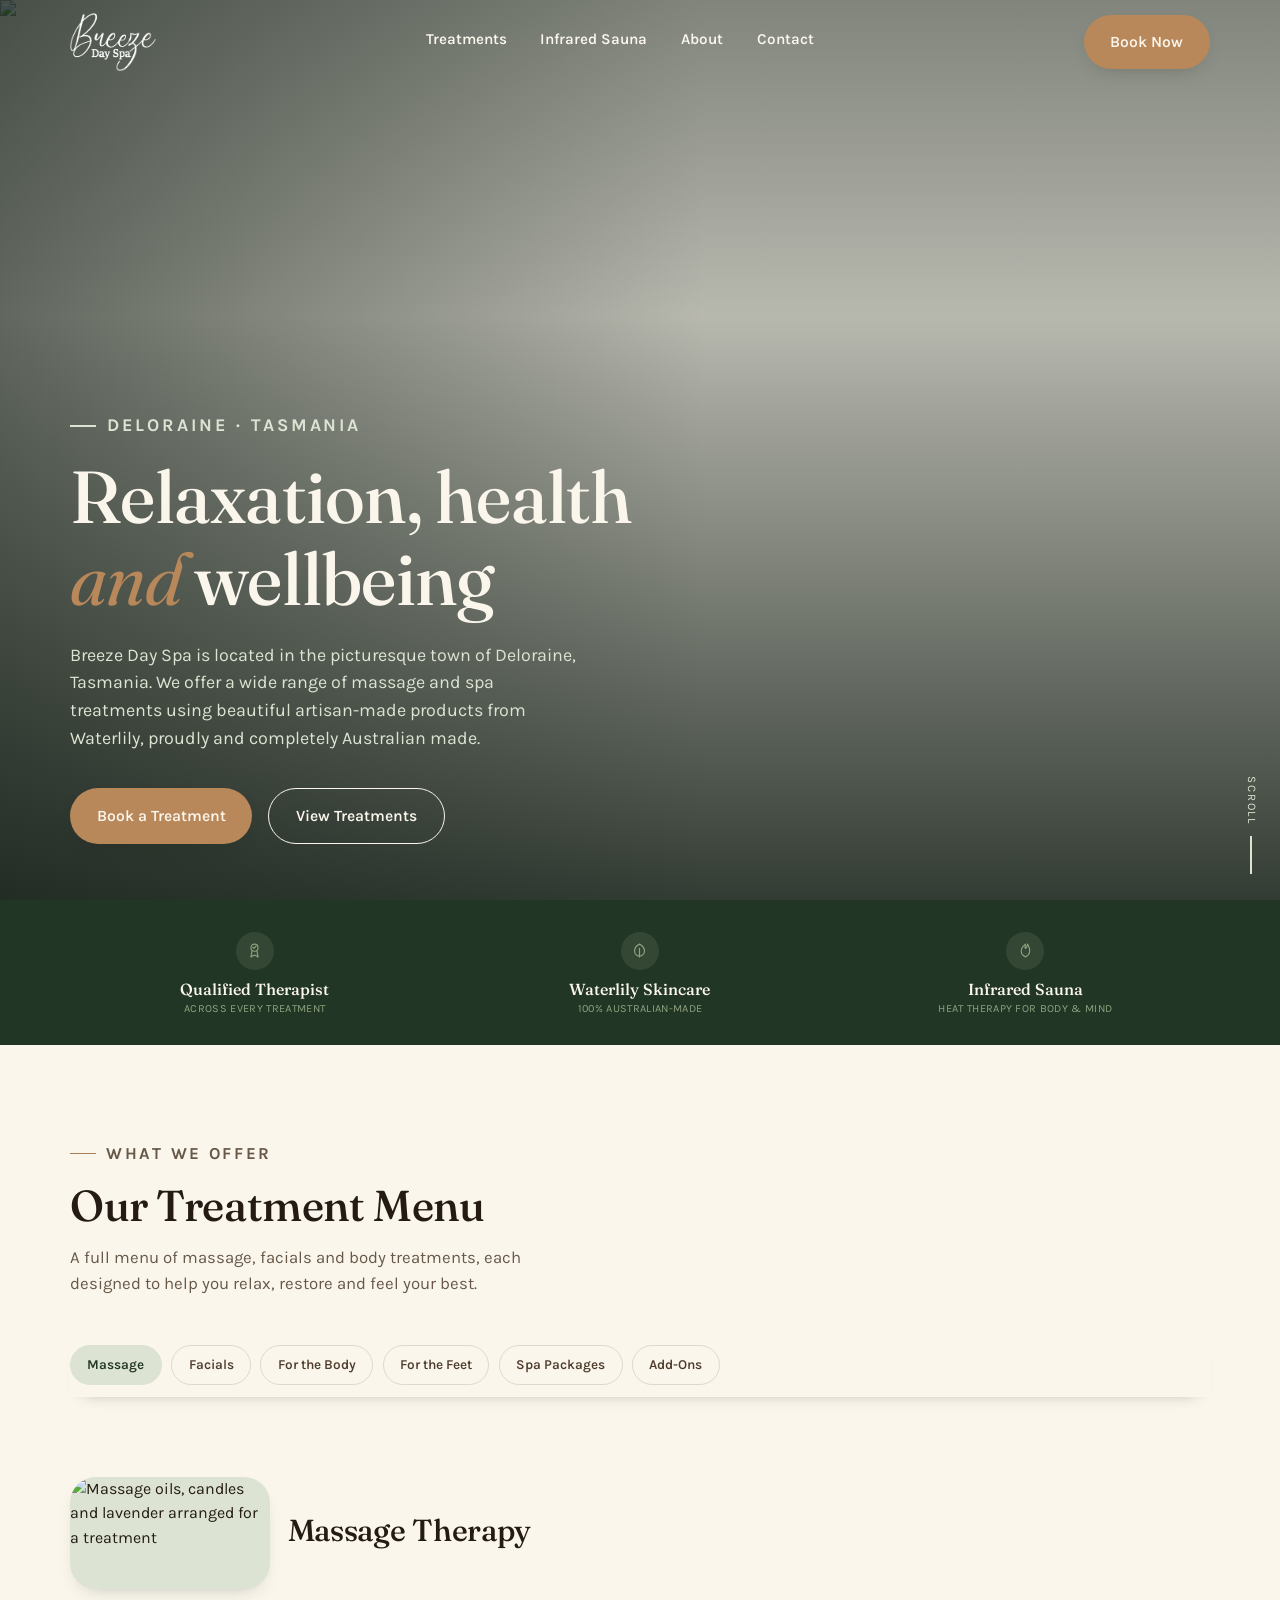
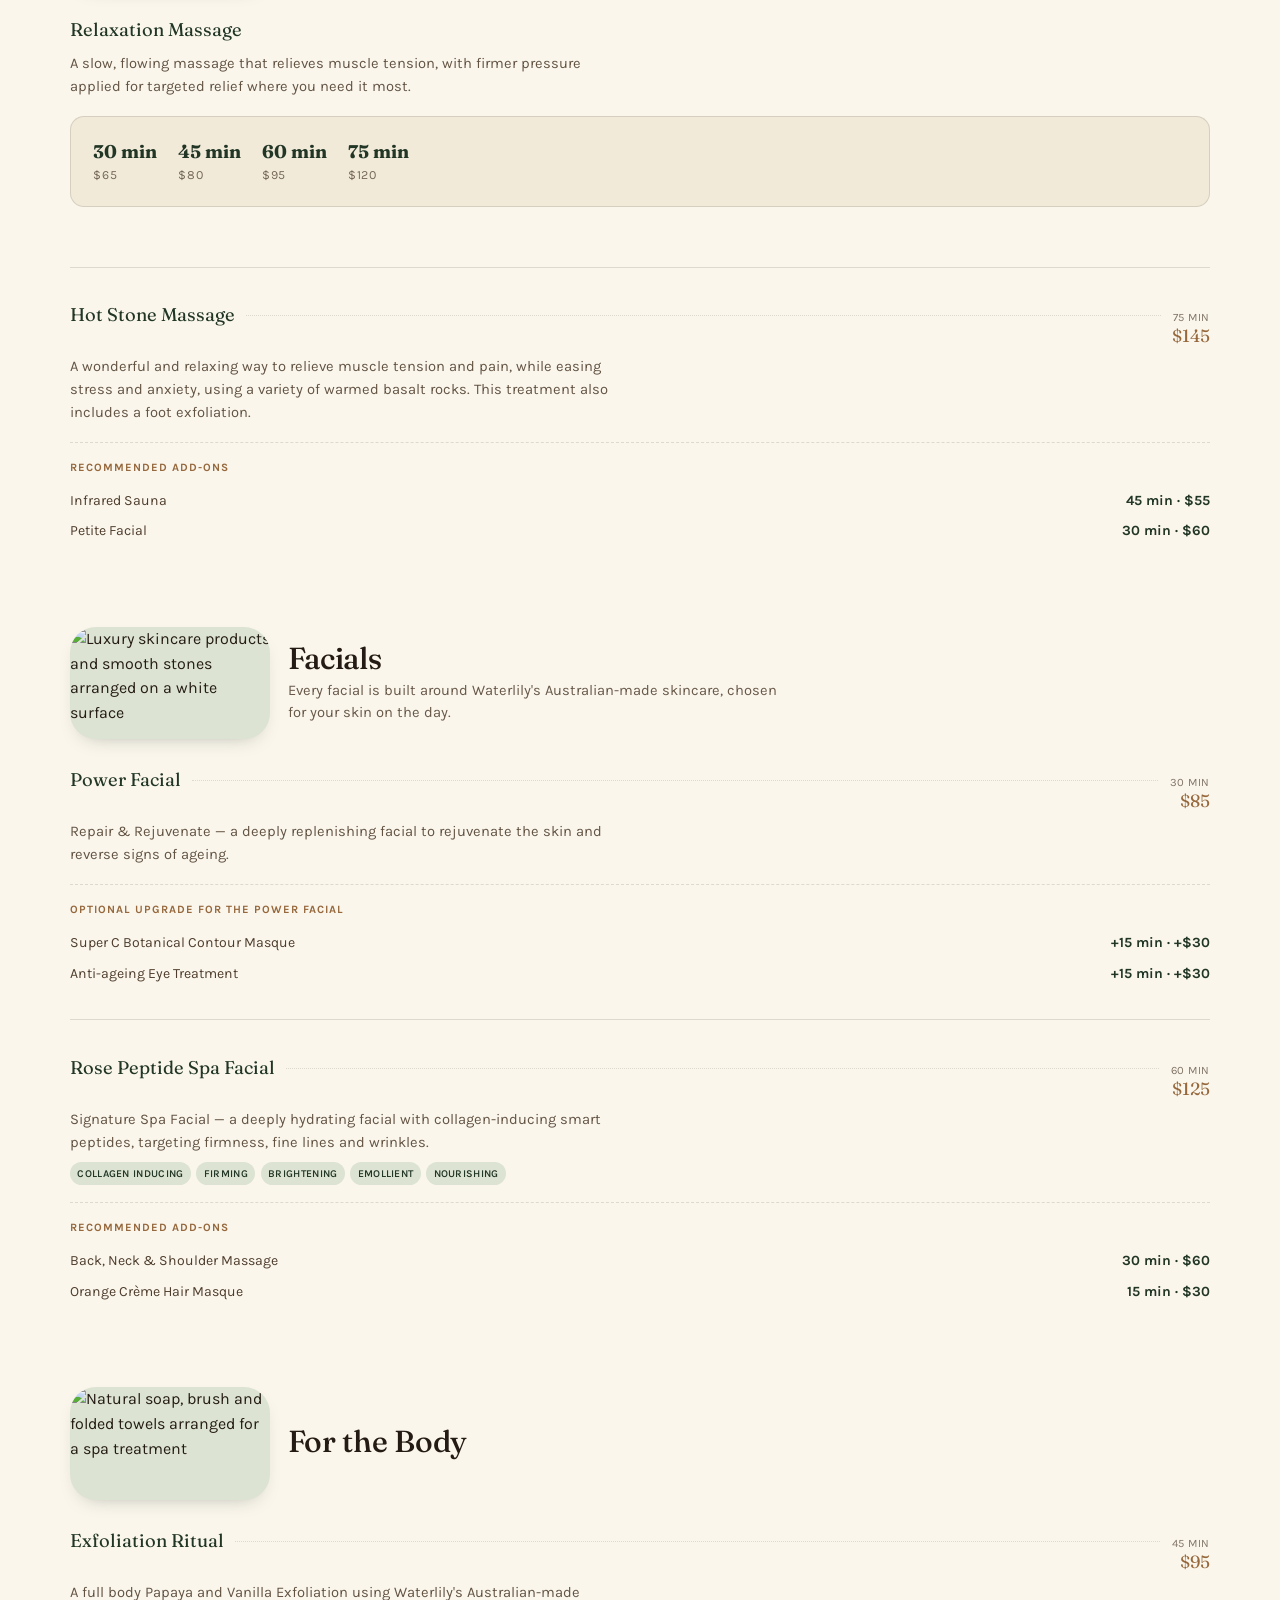
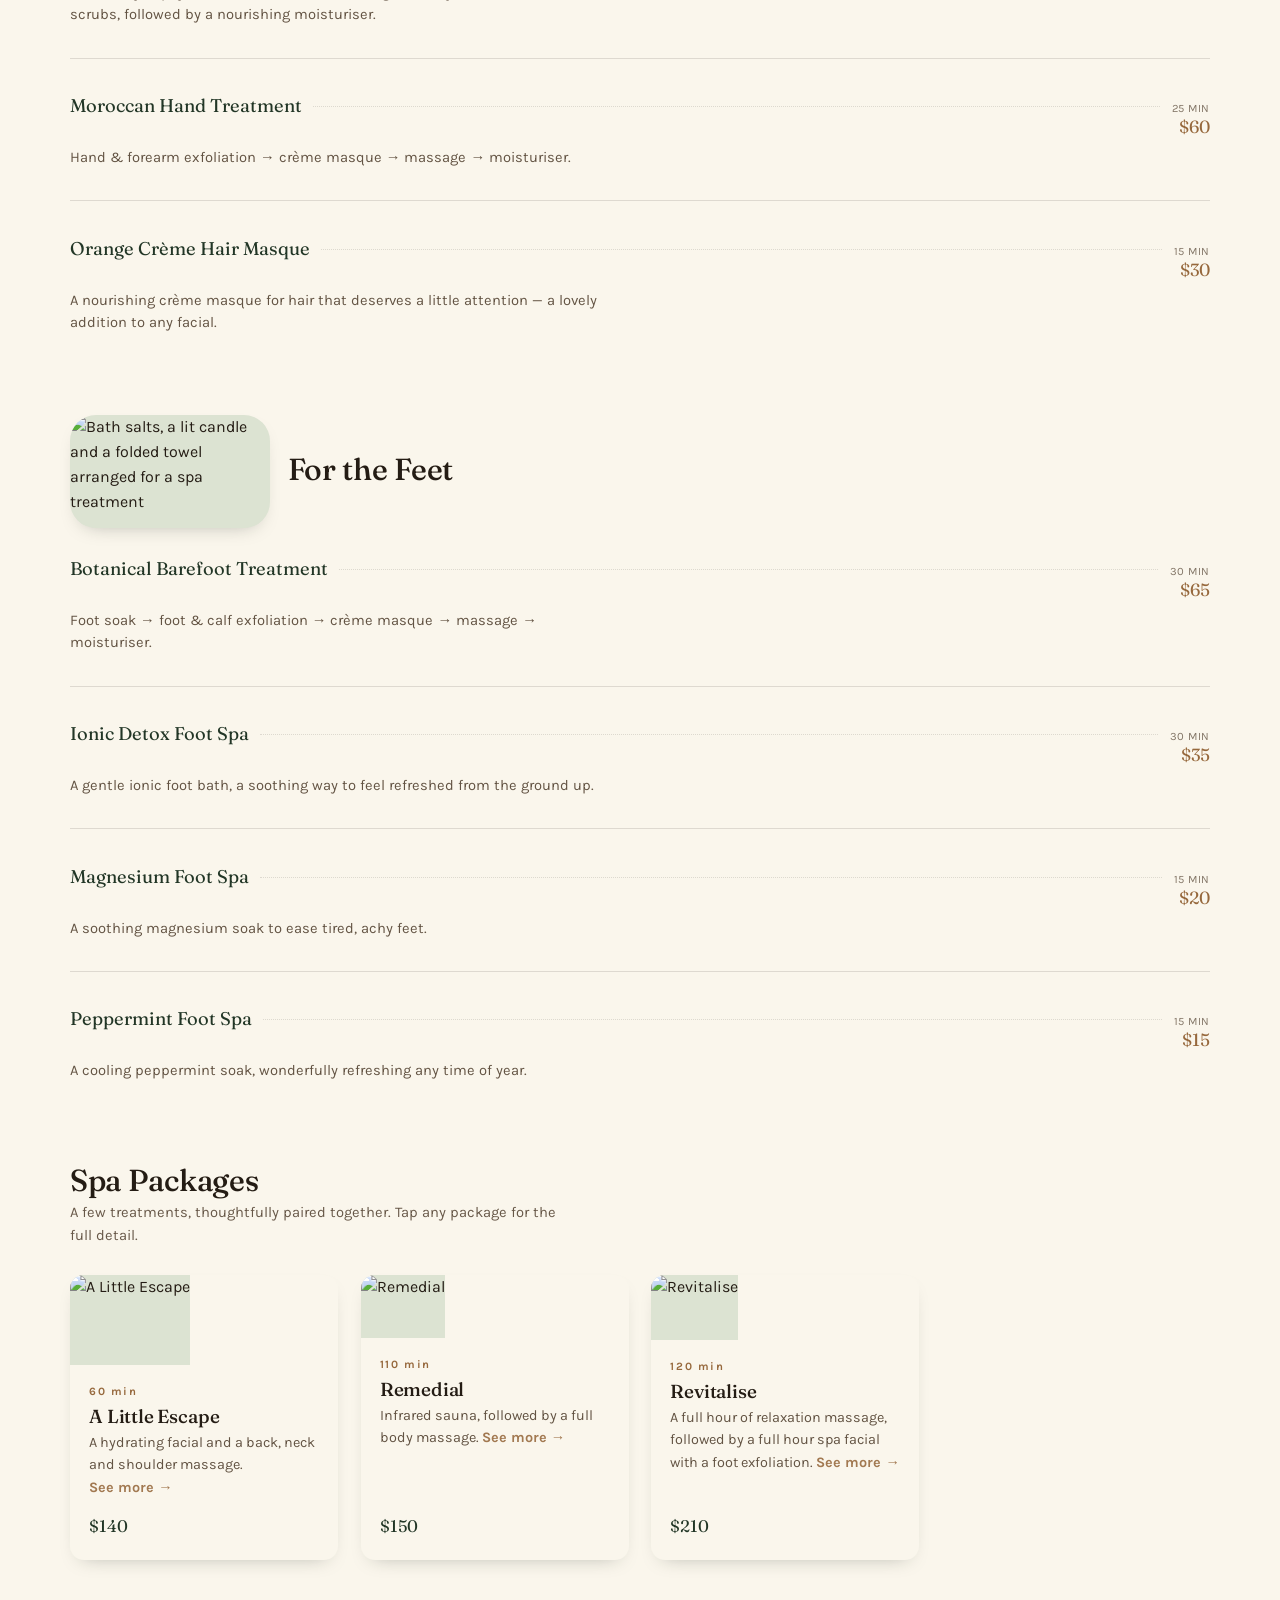
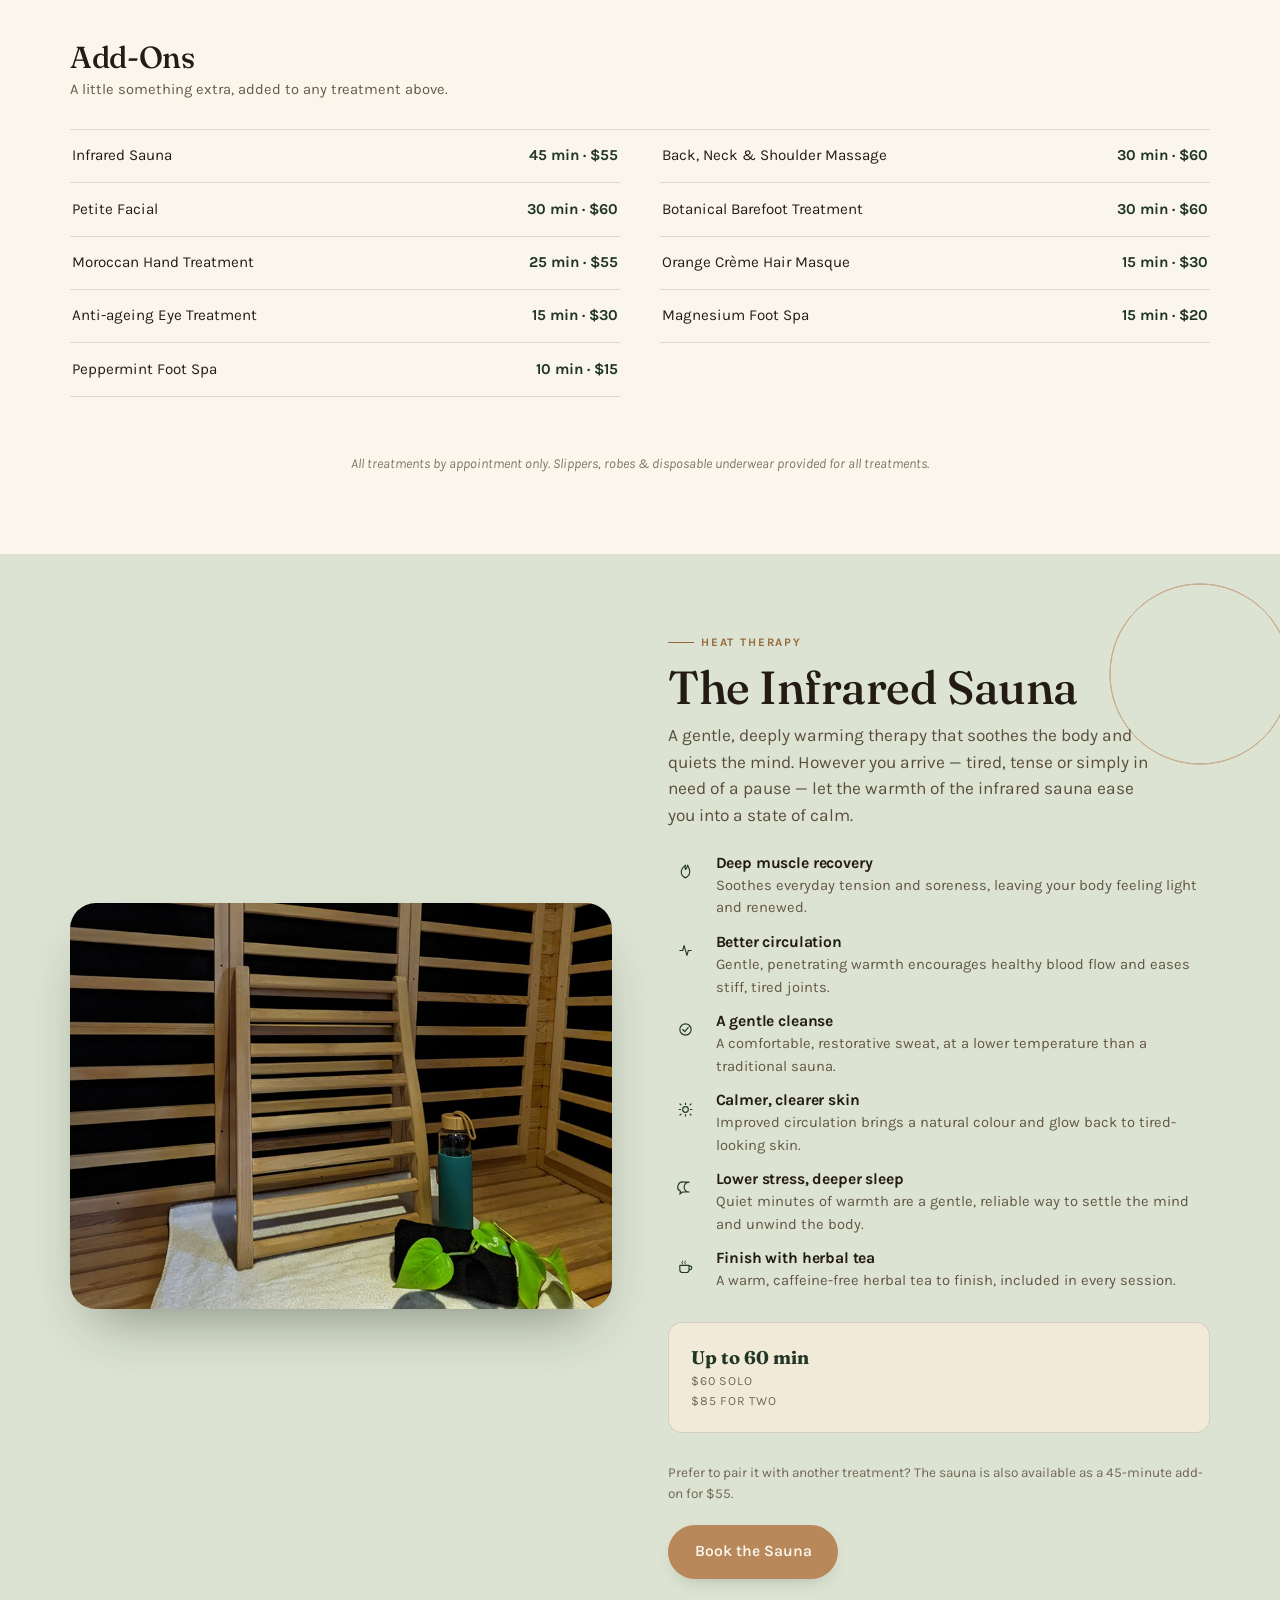
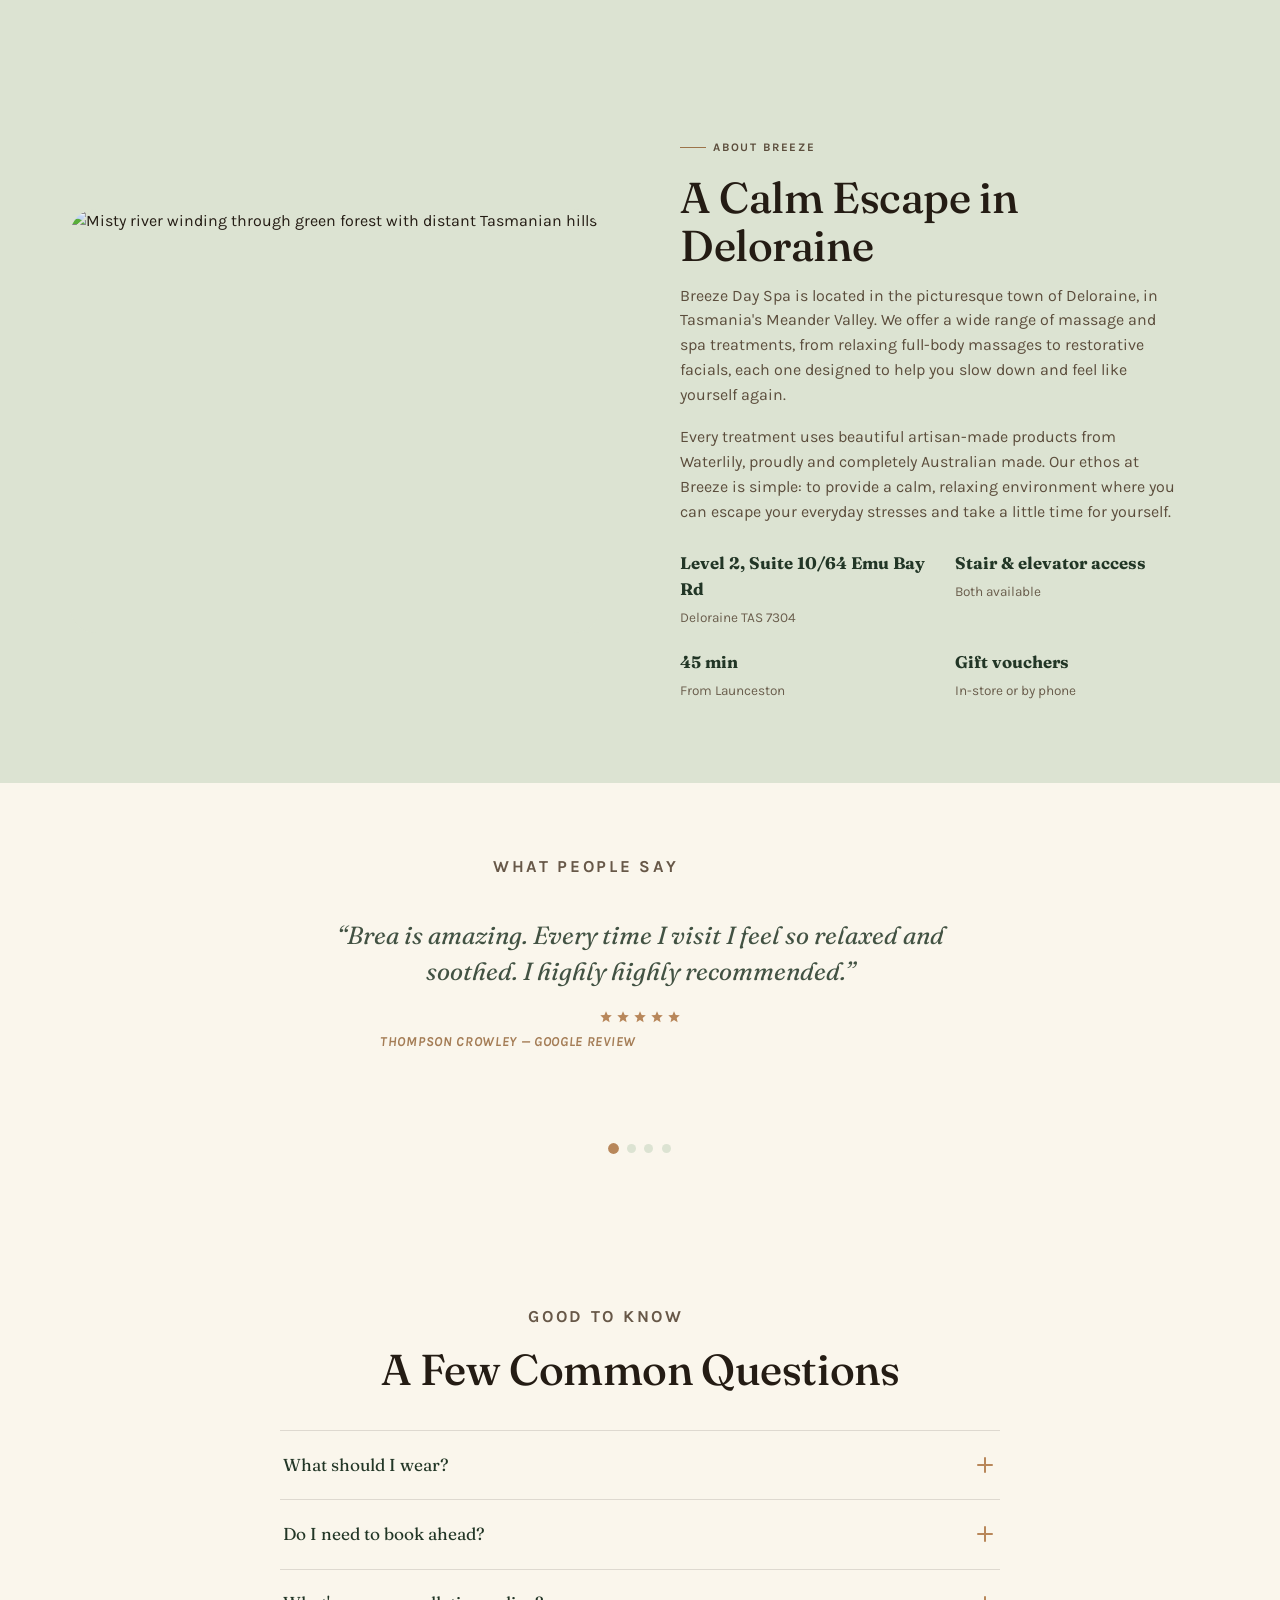
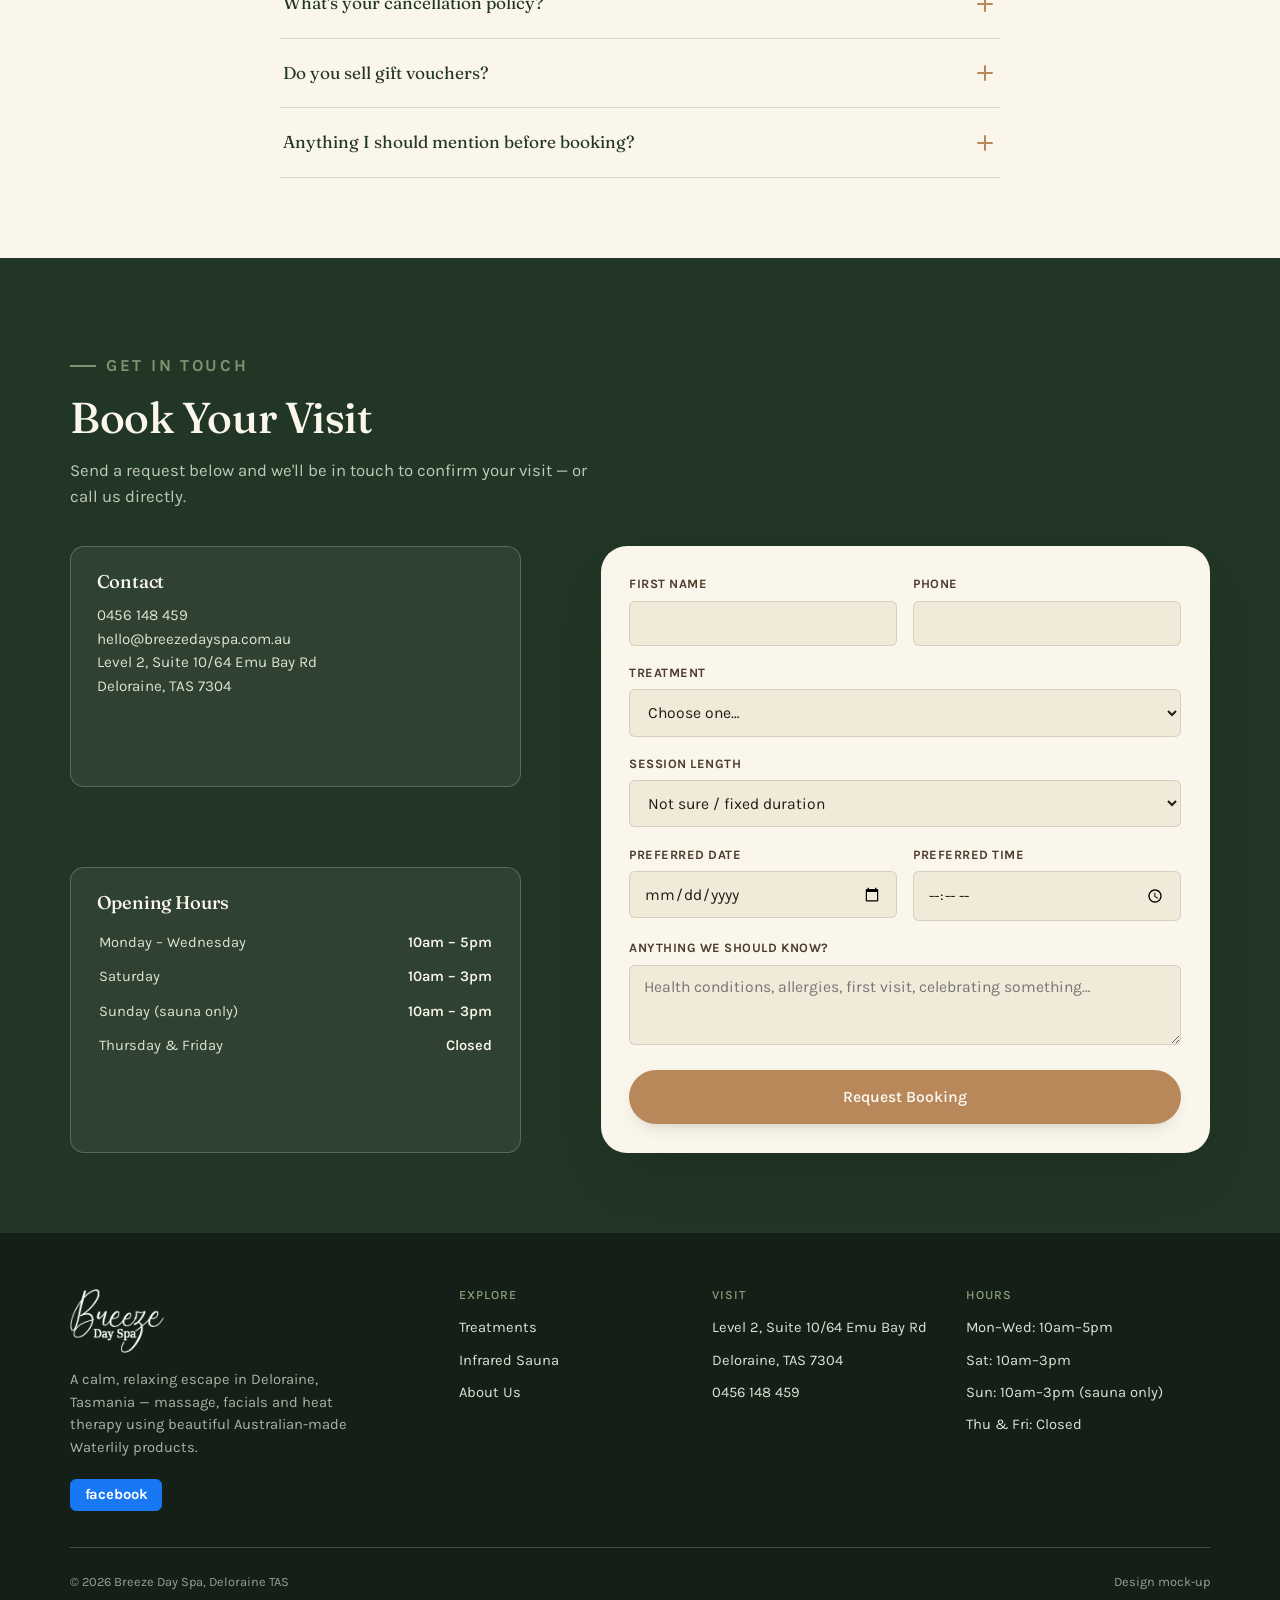
==== index.html @ bd2aa66f "Add files via upload" ====
<!DOCTYPE html>
<html lang="en-AU">
<head>
<meta charset="UTF-8">
<meta name="viewport" content="width=device-width, initial-scale=1.0">
<title>Breeze Day Spa — Deloraine, Tasmania</title>
<link rel="preconnect" href="https://fonts.googleapis.com">
<link rel="preconnect" href="https://fonts.gstatic.com" crossorigin>
<link href="https://fonts.googleapis.com/css2?family=Fraunces:ital,opsz,wght@0,9..144,300;0,9..144,400;0,9..144,500;0,9..144,600;1,9..144,400;1,9..144,500&family=Karla:ital,wght@0,400;0,500;0,600;0,700;1,400&display=swap" rel="stylesheet">
<style>
/* ============ TOKENS ============ */
:root{
  --forest:#223626;
  --forest-deep:#141F17;
  --moss:#5C7A52;
  --moss-light:#8FA37F;
  --bark:#4E3D2C;
  --clay:#B8875A;
  --clay-deep:#96683C;
  --oat:#F1EAD9;
  --oat-light:#FAF6EC;
  --ink:#241C14;
  --mist:#DCE3D2;
  --line:rgba(36,28,20,0.13);
  --line-light:rgba(250,246,236,0.22);
  --shadow-sm:0 8px 20px -12px rgba(22,34,25,0.35);
  --shadow-lg:0 30px 60px -24px rgba(20,31,23,0.45);
  --radius-sm:6px;
  --radius-md:14px;
  --radius-lg:26px;
  --space-1:.5rem;--space-2:1rem;--space-3:1.5rem;--space-4:2.25rem;
  --space-5:3.5rem;--space-6:5rem;--space-7:7rem;
  --font-display:'Fraunces',Georgia,serif;
  --font-body:'Karla',-apple-system,BlinkMacSystemFont,'Segoe UI',sans-serif;
  --ease:cubic-bezier(.22,1,.36,1);
  --header-h:64px;
  --menu-nav-h:64px;
}

/* ============ RESET ============ */
*,*::before,*::after{box-sizing:border-box;margin:0;padding:0;}
html{scroll-behavior:smooth;-webkit-text-size-adjust:100%;}
body{
  font-family:var(--font-body);
  color:var(--ink);
  background:var(--oat-light);
  line-height:1.55;
  overflow-x:clip;
}
img{display:block;max-width:100%;}
a{color:inherit;text-decoration:none;}
button{font:inherit;color:inherit;background:none;border:none;cursor:pointer;}
ul{list-style:none;}
h1,h2,h3,h4{font-family:var(--font-display);font-weight:500;line-height:1.12;letter-spacing:-0.01em;}
:focus-visible{outline:2px solid var(--clay);outline-offset:3px;}
.container{width:100%;max-width:1180px;margin-inline:auto;padding-inline:1.25rem;}
section{scroll-margin-top:var(--header-h);}
@media(prefers-reduced-motion:reduce){
  html{scroll-behavior:auto;}
  *,*::before,*::after{animation-duration:.001ms !important;animation-iteration-count:1 !important;transition-duration:.001ms !important;}
}

/* ============ SHARED PATTERNS ============ */
.eyebrow{
  font-family:var(--font-body);font-weight:700;font-size:.72rem;letter-spacing:.16em;
  text-transform:uppercase;color:var(--clay-deep);display:flex;align-items:center;gap:.6em;
  margin-bottom:.9em;
}
.eyebrow::before{content:"";width:26px;height:1.5px;background:var(--clay-deep);display:inline-block;}
.eyebrow.on-dark{color:var(--moss-light);}
.eyebrow.on-dark::before{background:var(--moss-light);}

.btn{
  display:inline-flex;align-items:center;justify-content:center;gap:.55em;
  padding:.95em 1.7em;border-radius:100px;font-weight:600;font-size:.98rem;
  transition:transform .35s var(--ease),box-shadow .35s var(--ease),background .3s;
  white-space:nowrap;
}
.btn-primary{background:var(--clay);color:var(--oat-light);box-shadow:var(--shadow-sm);}
.btn-primary:hover{background:var(--clay-deep);transform:translateY(-2px);}
.btn-ghost{background:transparent;color:inherit;border:1.5px solid currentColor;}
.btn-ghost:hover{background:rgba(255,255,255,.12);transform:translateY(-2px);}
.btn-ghost.dark{border-color:var(--forest);color:var(--forest);}
.btn-ghost.dark:hover{background:rgba(34,54,38,.08);}

.section-head{max-width:640px;margin-bottom:var(--space-4);}
.section-head h2{font-size:clamp(1.9rem,5vw,2.7rem);}
.section-head p{margin-top:.9em;font-size:1.05rem;color:var(--bark);opacity:.85;max-width:52ch;}
.section-head.center{margin-inline:auto;text-align:center;}
.section-head.center .eyebrow{justify-content:center;}
.section-head.center .eyebrow::before{display:none;}

/* photo-treated retained as a hook class; images now render in natural colour */
.photo-treated{
  filter:none;
}
.photo-frame{position:relative;overflow:hidden;border-radius:var(--radius-lg);background:var(--mist);}
.photo-frame img{width:100%;height:100%;object-fit:cover;}
.photo-frame::after{
  content:"";position:absolute;inset:0;
  background:linear-gradient(180deg,rgba(20,31,23,0) 45%,rgba(20,31,23,.5) 100%);
  pointer-events:none;
}
.photo-frame.no-gradient::after{display:none;}

.reveal{opacity:0;transform:translateY(28px);transition:opacity .8s var(--ease),transform .8s var(--ease);}
.reveal.is-visible{opacity:1;transform:translateY(0);}

/* ============ HEADER ============ */
.site-header{
  position:fixed;top:0;left:0;right:0;z-index:100;
  height:var(--header-h);
  display:flex;align-items:center;
  background:rgba(241,234,217,.0);
  transition:background .4s var(--ease),box-shadow .4s var(--ease),height .3s var(--ease);
}
.site-header.scrolled{
  background:rgba(250,246,236,.94);backdrop-filter:blur(10px);
  box-shadow:0 2px 24px -6px rgba(20,31,23,.18);
}
.site-header .container{display:flex;align-items:center;justify-content:space-between;width:100%;}
.logo{display:flex;align-items:center;}
.logo-img{height:48px;width:auto;display:block;}
.logo-dark{display:none;}
.site-header.scrolled .logo-light{display:none;}
.site-header.scrolled .logo-dark{display:block;}
.site-header.scrolled .nav-link{color:var(--forest);}
.nav-link, .menu-toggle{color:var(--oat-light);}
.site-header.scrolled .menu-toggle{color:var(--forest);}

.nav-links{display:none;}
.nav-cta{display:none;}
.menu-toggle{
  width:42px;height:42px;display:flex;align-items:center;justify-content:center;
  flex-direction:column;gap:5px;
}
.menu-toggle span{display:block;width:22px;height:2px;background:currentColor;border-radius:2px;transition:transform .3s var(--ease),opacity .3s var(--ease);}
.menu-toggle.open span:nth-child(1){transform:translateY(7px) rotate(45deg);}
.menu-toggle.open span:nth-child(2){opacity:0;}
.menu-toggle.open span:nth-child(3){transform:translateY(-7px) rotate(-45deg);}

.mobile-menu{
  position:fixed;inset:0;top:var(--header-h);z-index:90;
  background:var(--forest);color:var(--oat-light);
  display:flex;flex-direction:column;justify-content:space-between;
  padding:var(--space-4) 1.5rem var(--space-5);
  transform:translateX(100%);transition:transform .5s var(--ease);
}
.mobile-menu.open{transform:translateX(0);}
.mobile-menu ul{display:flex;flex-direction:column;gap:1.6rem;}
.mobile-menu a{font-family:var(--font-display);font-size:1.7rem;font-weight:500;}
.mobile-menu .btn{margin-top:2rem;width:100%;}
.mobile-menu .mm-contact{font-size:.95rem;opacity:.75;line-height:1.8;}

@media(min-width:900px){
  :root{--header-h:84px;}
  .logo-img{height:58px;}
  .menu-toggle{display:none;}
  .mobile-menu{display:none;}
  .nav-links{display:flex;align-items:center;gap:2.1rem;}
  .nav-link{font-size:.95rem;font-weight:600;position:relative;padding-bottom:4px;}
  .nav-link::after{content:"";position:absolute;left:0;bottom:0;width:0;height:1.5px;background:currentColor;transition:width .3s var(--ease);}
  .nav-link:hover::after{width:100%;}
  .nav-cta{display:inline-flex;}
}

/* ============ HERO ============ */
.hero{
  position:relative;min-height:100vh;min-height:100svh;display:flex;align-items:flex-end;
  color:var(--oat-light);overflow:hidden;
}
.hero-media{position:absolute;inset:0;z-index:0;}
.hero-media img{width:100%;height:100%;object-fit:cover;}
.hero-media::after{
  content:"";position:absolute;inset:0;
  background:
    linear-gradient(180deg,rgba(20,31,23,.5) 0%,rgba(20,31,23,.25) 35%,rgba(20,31,23,.86) 100%),
    linear-gradient(90deg,rgba(20,31,23,.55) 0%,rgba(20,31,23,.05) 55%);
}
.hero-content{position:relative;z-index:1;width:100%;padding-block:6.5rem var(--space-5);}
.hero-content .eyebrow{color:var(--mist);}
.hero-content .eyebrow::before{background:var(--mist);}
.hero-content h1{font-size:clamp(2.5rem,9vw,4.6rem);font-weight:500;max-width:14ch;}
.hero-content h1 em{font-style:italic;font-weight:400;color:var(--clay);}
.hero-content p{margin-top:1.3rem;font-size:1.12rem;max-width:46ch;color:var(--mist);}
.hero-actions{margin-top:2.2rem;display:flex;flex-wrap:wrap;gap:1rem;}
.hero-scroll{
  position:absolute;bottom:1.6rem;right:1.25rem;z-index:1;
  writing-mode:vertical-rl;font-size:.72rem;letter-spacing:.16em;text-transform:uppercase;
  color:var(--mist);display:flex;align-items:center;gap:.7rem;
}
.hero-scroll .line{width:1.5px;height:38px;background:var(--mist);position:relative;overflow:hidden;}
.hero-scroll .line::after{content:"";position:absolute;top:-100%;left:0;width:100%;height:100%;background:var(--clay);animation:scrollline 2.2s ease-in-out infinite;}
@keyframes scrollline{0%{top:-100%;}50%{top:0%;}100%{top:100%;}}

/* ============ TRUST STRIP ============ */
.trust-strip{background:var(--forest);color:var(--oat);padding:1.8rem 0;}
.trust-strip .container{display:grid;grid-template-columns:repeat(3,1fr);gap:1rem;text-align:center;}
.trust-item{display:flex;flex-direction:column;align-items:center;text-decoration:none;transition:transform .3s var(--ease);}
.trust-item:hover,.trust-item:focus-visible{transform:translateY(-2px);}
.trust-icon{
  width:38px;height:38px;border-radius:50%;flex-shrink:0;
  display:flex;align-items:center;justify-content:center;
  background:rgba(143,163,127,.16);color:var(--clay);
  margin-bottom:.55rem;
}
.trust-item strong{font-family:var(--font-display);font-size:1rem;font-weight:500;color:var(--oat-light);line-height:1.25;}
.trust-item span{margin-top:.2rem;font-size:.68rem;letter-spacing:.03em;color:var(--moss-light);text-transform:uppercase;line-height:1.35;}

/* ============ GENERIC SECTION SPACING ============ */
.section{padding-block:var(--space-6);}
.section.tight{padding-block:var(--space-5);}
.bg-oat{background:var(--oat-light);}
.bg-mist{background:var(--mist);}
.bg-forest{background:var(--forest);color:var(--oat);}
.bg-forest h2,.bg-forest h3{color:var(--oat-light);}

/* ============ FEATURE: SAUNA / CHAIR ============ */
.feature{position:relative;z-index:0;overflow:hidden;}
.feature-grid{display:grid;gap:var(--space-4);}
.feature-media{position:relative;}
.feature-media .photo-frame{aspect-ratio:4/3;box-shadow:var(--shadow-lg);}
.chair-scene{
  position:relative;aspect-ratio:4/3;border-radius:var(--radius-lg);overflow:hidden;
  box-shadow:var(--shadow-lg);background:var(--mist);
}
.chair-scene-bg{
  position:absolute;inset:0;
  background:
    radial-gradient(circle at 26% 18%,rgba(143,163,127,.45),transparent 58%),
    radial-gradient(circle at 82% 88%,rgba(184,135,90,.32),transparent 55%),
    linear-gradient(155deg,var(--oat-light) 0%,var(--mist) 55%,var(--oat) 100%);
}
.chair-scene-card{position:absolute;inset:7% 9% 5%;display:flex;align-items:center;justify-content:center;}
.chair-scene-card img{width:100%;height:100%;object-fit:contain;filter:drop-shadow(0 26px 34px rgba(20,31,23,.32));}
.feature-body h2{font-size:clamp(2rem,6vw,2.9rem);margin-bottom:.5rem;}
.feature-lede{font-size:1.08rem;color:var(--bark);opacity:.9;margin-bottom:1.6rem;max-width:48ch;}
.benefit-list{display:grid;gap:.85rem;margin-bottom:1.8rem;}
.benefit-item{display:flex;gap:.85rem;align-items:flex-start;}
.benefit-item .ico{
  flex-shrink:0;width:34px;height:34px;border-radius:50%;
  background:var(--mist);display:flex;align-items:center;justify-content:center;color:var(--forest);
}
.benefit-item h4{font-family:var(--font-body);font-weight:700;font-size:.98rem;margin-bottom:.15rem;}
.benefit-item p{font-size:.92rem;color:var(--bark);opacity:.85;}
.session-box{
  background:var(--oat);border:1px solid var(--line);border-radius:var(--radius-md);
  padding:1.3rem 1.4rem;margin-bottom:1.8rem;display:flex;flex-wrap:wrap;gap:1.3rem;
}
.session-box .opt{display:flex;flex-direction:column;}
.session-box .opt strong{font-family:var(--font-display);font-size:1.15rem;color:var(--forest);}
.session-box .opt span{font-size:.78rem;text-transform:uppercase;letter-spacing:.06em;color:var(--bark);opacity:.75;}

/* warmth ring signature graphic, used behind the sauna feature */
.warmth-rings{position:absolute;pointer-events:none;z-index:-1;opacity:.55;}
.warmth-rings circle{fill:none;stroke:var(--clay);stroke-width:1;transform-origin:center;animation:ring-pulse 5.5s var(--ease) infinite;}
.warmth-rings circle:nth-child(2){animation-delay:1.1s;}
.warmth-rings circle:nth-child(3){animation-delay:2.2s;}
@keyframes ring-pulse{
  0%{transform:scale(.65);opacity:.9;}
  80%{transform:scale(1.25);opacity:0;}
  100%{transform:scale(1.25);opacity:0;}
}

@media(min-width:860px){
  .feature-grid{grid-template-columns:1fr 1fr;align-items:center;gap:var(--space-5);}
  .feature.reverse .feature-grid{direction:rtl;}
  .feature.reverse .feature-body{direction:ltr;}
  .feature.reverse .feature-media{direction:ltr;}
}

/* combo panels: sauna + chair, side by side, each keeping its own identity */
.combo-grid{display:grid;gap:var(--space-5);}
.combo-panel-visual{aspect-ratio:4/3;box-shadow:var(--shadow-lg);margin-bottom:1.4rem;}
.combo-panel h3{font-size:clamp(1.35rem,3.6vw,1.7rem);margin-bottom:.5rem;}
.combo-panel .benefit-list{margin-bottom:0;}
.combo-footer{margin-top:var(--space-5);max-width:640px;}
@media(min-width:860px){
  .combo-grid{grid-template-columns:1fr 1fr;gap:var(--space-6);align-items:start;}
}

/* ============ TREATMENT MENU (categories, price rows, variants) ============ */
.menu-nav{
  display:flex;gap:.6rem;overflow-x:auto;padding:.75rem 0;margin-bottom:var(--space-4);
  scrollbar-width:none;-ms-overflow-style:none;
  position:sticky;top:var(--header-h);z-index:50;
  background:var(--oat-light);
  box-shadow:0 10px 16px -14px rgba(20,31,23,.35);
}
.menu-nav::-webkit-scrollbar{display:none;}
.menu-nav a{
  flex-shrink:0;padding:.6em 1.2em;border-radius:100px;border:1.5px solid var(--line);
  font-size:.85rem;font-weight:600;color:var(--bark);white-space:nowrap;
  transition:background .3s var(--ease),border-color .3s var(--ease),color .3s var(--ease);
}
.menu-nav a.active{background:var(--mist);border-color:var(--mist);color:var(--forest);}

.menu-category{margin-top:var(--space-6);scroll-margin-top:calc(var(--header-h) + var(--menu-nav-h) + 18px);}
.menu-category:first-of-type{margin-top:0;}
.menu-category-head{display:grid;gap:1.1rem;align-items:center;margin-bottom:1.7rem;}
.menu-category-photo{aspect-ratio:16/9;box-shadow:var(--shadow-sm);}
.menu-category-head h3{font-size:clamp(1.5rem,4vw,1.9rem);margin-bottom:.3rem;}
.menu-category-head .cat-note{font-size:.92rem;color:var(--bark);opacity:.85;max-width:56ch;}
@media(min-width:700px){
  .menu-category-head{grid-template-columns:200px 1fr;}
}

.menu-list{display:flex;flex-direction:column;gap:2.1rem;}
.menu-item{padding-bottom:1.9rem;border-bottom:1px solid var(--line);}
.menu-item:last-child{border-bottom:none;padding-bottom:0;}

.menu-item-head{display:flex;align-items:baseline;gap:.7rem;margin-bottom:.55rem;}
.menu-item-head .name{font-family:var(--font-display);font-size:1.15rem;color:var(--forest);}
.menu-item-head .leader{flex:1;min-width:20px;border-bottom:1.5px dotted var(--line);transform:translateY(-5px);}
.menu-item-price{display:flex;flex-direction:column;align-items:flex-end;line-height:1.25;flex-shrink:0;}
.menu-item-price .dur{font-size:.7rem;text-transform:uppercase;letter-spacing:.05em;color:var(--bark);opacity:.7;}
.menu-item-price .amt{font-family:var(--font-display);font-size:1.1rem;color:var(--clay-deep);}
.menu-item-title{font-family:var(--font-display);font-size:1.15rem;color:var(--forest);margin-bottom:.5rem;}
.menu-item-desc{font-size:.92rem;color:var(--bark);opacity:.88;max-width:60ch;}

.menu-tags{margin-top:.5rem;display:flex;flex-wrap:wrap;gap:.35rem;}
.tag-pill{display:inline-block;font-size:.65rem;letter-spacing:.03em;text-transform:uppercase;background:var(--mist);color:var(--forest);padding:.3em .7em;border-radius:100px;font-weight:600;}

.menu-addon-block{margin-top:1.1rem;padding-top:1rem;border-top:1px dashed var(--line);}
.menu-addon-block .label{font-size:.7rem;font-weight:700;letter-spacing:.09em;text-transform:uppercase;color:var(--clay-deep);margin-bottom:.55rem;}
.menu-addon-row{display:flex;justify-content:space-between;gap:1rem;font-size:.88rem;padding:.28rem 0;color:var(--bark);}
.menu-addon-row .amt{font-weight:700;color:var(--forest);white-space:nowrap;flex-shrink:0;}

.addon-grid{display:grid;gap:0;border-top:1px solid var(--line);}
.addon-row{display:flex;justify-content:space-between;gap:1rem;padding:.9rem .1rem;border-bottom:1px solid var(--line);font-size:.95rem;}
.addon-row .amt{font-weight:700;color:var(--forest);white-space:nowrap;}
@media(min-width:700px){
  .addon-grid{grid-template-columns:1fr 1fr;column-gap:2.5rem;}
}

.menu-footnote{margin-top:var(--space-5);text-align:center;font-size:.85rem;font-style:italic;color:var(--bark);opacity:.7;}

/* ============ TREATMENT/PACKAGE CARDS ============ */
.treat-grid{
  display:grid;grid-template-columns:repeat(auto-fill,minmax(230px,1fr));
  gap:1.4rem;
}
.treat-card{
  cursor:pointer;background:var(--oat-light);border-radius:var(--radius-md);overflow:hidden;
  box-shadow:var(--shadow-sm);transition:transform .4s var(--ease),box-shadow .4s var(--ease);
  display:flex;flex-direction:column;text-align:left;width:100%;
}
.treat-card:hover{transform:translateY(-6px);box-shadow:var(--shadow-lg);}
.treat-card .photo-frame{aspect-ratio:4/3;border-radius:0;}
.treat-card-body{padding:1.15rem 1.2rem 1.3rem;flex:1;display:flex;flex-direction:column;}
.treat-card-body .num{font-size:.7rem;letter-spacing:.14em;color:var(--clay-deep);font-weight:700;margin-bottom:.35rem;}
.treat-card-body h3{font-size:1.18rem;margin-bottom:.3rem;}
.treat-card-body .meta{font-size:.78rem;color:var(--bark);opacity:.75;margin-bottom:.55rem;text-transform:uppercase;letter-spacing:.04em;}
.treat-card-body p{font-size:.9rem;color:var(--bark);opacity:.88;flex:1;}
.treat-card-body .see-more{color:var(--clay-deep);font-weight:700;opacity:1;white-space:nowrap;}
.treat-card-body .price{margin-top:.9rem;font-family:var(--font-display);color:var(--forest);font-size:1.05rem;}

/* Treatment modal */
.modal-backdrop{
  position:fixed;inset:0;background:rgba(20,31,23,.6);backdrop-filter:blur(3px);
  z-index:200;opacity:0;pointer-events:none;transition:opacity .35s var(--ease);
  display:flex;align-items:flex-end;justify-content:center;
}
.modal-backdrop.open{opacity:1;pointer-events:auto;}
.modal{
  background:var(--oat-light);width:100%;max-width:560px;border-radius:24px 24px 0 0;
  max-height:88vh;overflow-y:auto;transform:translateY(40px);transition:transform .4s var(--ease);
}
.modal-backdrop.open .modal{transform:translateY(0);}
.modal-media{position:relative;aspect-ratio:16/10;}
.modal-media img{width:100%;height:100%;object-fit:cover;}
.modal-close{
  position:absolute;top:1rem;right:1rem;width:38px;height:38px;border-radius:50%;
  background:rgba(20,31,23,.55);color:#fff;display:flex;align-items:center;justify-content:center;
  backdrop-filter:blur(4px);
}
.modal-body{padding:1.6rem 1.6rem 2.2rem;}
.modal-body .meta{font-size:.8rem;text-transform:uppercase;letter-spacing:.05em;color:var(--clay-deep);font-weight:700;margin-bottom:.4rem;}
.modal-body h3{font-size:1.6rem;margin-bottom:.6rem;}
.modal-body p{color:var(--bark);opacity:.9;margin-bottom:1.4rem;}
.modal-footer{display:flex;align-items:center;justify-content:space-between;gap:1rem;flex-wrap:wrap;}
.modal-footer .price{font-family:var(--font-display);font-size:1.3rem;color:var(--forest);}
@media(min-width:640px){
  .modal-backdrop{align-items:center;}
  .modal{border-radius:24px;}
}

/* ============ ABOUT / LOCATION ============ */
.about-grid{display:grid;gap:var(--space-4);align-items:center;}
.about-media .photo-frame{aspect-ratio:5/4;}
.about-copy p{color:var(--bark);opacity:.9;margin-bottom:1.1rem;max-width:50ch;}
.about-facts{display:grid;grid-template-columns:1fr 1fr;gap:1.2rem;margin-top:1.6rem;}
.about-facts .fact strong{display:block;font-family:var(--font-display);color:var(--forest);font-size:1.05rem;margin-bottom:.2rem;}
.about-facts .fact span{font-size:.85rem;color:var(--bark);opacity:.8;}
@media(min-width:860px){
  .about-grid{grid-template-columns:1fr 1fr;gap:var(--space-6);}
}

/* ============ TESTIMONIALS ============ */
.testi-wrap{max-width:680px;margin-inline:auto;text-align:center;position:relative;}
.testi-track{position:relative;min-height:220px;}
.testi-slide{
  position:absolute;inset:0;opacity:0;transform:translateY(12px);
  transition:opacity .6s var(--ease),transform .6s var(--ease);pointer-events:none;
}
.testi-slide.active{opacity:1;transform:translateY(0);pointer-events:auto;}
.testi-slide p{font-family:var(--font-display);font-size:clamp(1.2rem,3.4vw,1.55rem);font-weight:400;font-style:italic;color:var(--forest);line-height:1.45;}
.testi-stars{display:flex;justify-content:center;gap:.2rem;margin-top:1.3rem;color:var(--clay);}
.testi-slide .who{margin-top:.5rem;font-family:var(--font-body);font-weight:700;font-size:.85rem;text-transform:uppercase;letter-spacing:.05em;color:var(--clay-deep);}
.testi-dots{display:flex;gap:.55rem;justify-content:center;margin-top:1.8rem;}
.testi-dots button{width:9px;height:9px;border-radius:50%;background:var(--mist);transition:background .3s,transform .3s;}
.testi-dots button.active{background:var(--clay);transform:scale(1.2);}

/* ============ FAQ ============ */
.faq-list{max-width:720px;margin-inline:auto;border-top:1px solid var(--line);}
.faq-item{border-bottom:1px solid var(--line);}
.faq-q{
  width:100%;display:flex;align-items:center;justify-content:space-between;gap:1rem;
  padding:1.3rem .2rem;text-align:left;font-family:var(--font-display);font-size:1.08rem;color:var(--forest);
}
.faq-q .plus{flex-shrink:0;width:24px;height:24px;position:relative;}
.faq-q .plus::before,.faq-q .plus::after{content:"";position:absolute;background:var(--clay);border-radius:2px;transition:transform .35s var(--ease);}
.faq-q .plus::before{width:16px;height:2px;top:11px;left:4px;}
.faq-q .plus::after{width:2px;height:16px;top:4px;left:11px;}
.faq-item.open .faq-q .plus::after{transform:rotate(90deg);opacity:0;}
.faq-a{max-height:0;overflow:hidden;transition:max-height .45s var(--ease);}
.faq-a p{padding:0 .2rem 1.4rem;color:var(--bark);opacity:.88;max-width:60ch;font-size:.95rem;}

/* ============ BOOKING / CONTACT ============ */
.book-grid{display:grid;gap:var(--space-4);grid-template-areas:"contact" "form" "hours";}
.book-contact{grid-area:contact;}
.book-form{grid-area:form;}
.book-hours{grid-area:hours;}
.info-card{background:rgba(250,246,236,.06);border:1px solid var(--line-light);border-radius:var(--radius-md);padding:1.6rem;}
.info-card + .info-card{margin-top:1.2rem;}
.info-card h3{font-size:1.15rem;color:var(--oat-light);margin-bottom:.7rem;}
.info-card p, .info-card a{color:var(--mist);font-size:.95rem;}
.hours-table{width:100%;font-size:.92rem;color:var(--mist);}
.hours-table td{padding:.3rem 0;}
.hours-table td:last-child{text-align:right;color:var(--oat-light);font-weight:600;}

.book-form{background:var(--oat-light);border-radius:var(--radius-lg);padding:1.8rem;box-shadow:var(--shadow-lg);color:var(--ink);}
.form-row{margin-bottom:1.1rem;}
.form-row label{display:block;font-size:.8rem;font-weight:700;text-transform:uppercase;letter-spacing:.04em;margin-bottom:.4rem;color:var(--bark);}
.form-row input,.form-row select,.form-row textarea{
  width:100%;padding:.8em .9em;border:1.5px solid var(--line);border-radius:var(--radius-sm);
  font-family:var(--font-body);font-size:.98rem;background:var(--oat);color:var(--ink);
  transition:border-color .3s;
}
.form-row input:focus,.form-row select:focus,.form-row textarea:focus{border-color:var(--clay);outline:none;}
.form-row textarea{resize:vertical;min-height:80px;}
.two-col{display:grid;grid-template-columns:1fr 1fr;gap:1rem;}
.form-success{
  display:none;align-items:center;gap:.7rem;background:var(--mist);color:var(--forest);
  padding:1rem 1.1rem;border-radius:var(--radius-sm);font-weight:600;font-size:.92rem;margin-top:1rem;
}
.form-success.show{display:flex;}
@media(min-width:900px){
  .book-grid{grid-template-columns:.85fr 1.15fr;grid-template-areas:"contact form" "hours form";gap:var(--space-6);}
}

/* ============ FOOTER ============ */
.site-footer{background:var(--forest-deep);color:var(--mist);padding-block:var(--space-5) var(--space-3);}
.footer-top{display:grid;gap:var(--space-4);padding-bottom:var(--space-4);border-bottom:1px solid var(--line-light);}
.footer-brand .logo{margin-bottom:1rem;}
.logo-footer{height:64px;}
.footer-brand p{max-width:34ch;font-size:.92rem;opacity:.75;}
.footer-col h4{font-family:var(--font-body);font-size:.78rem;text-transform:uppercase;letter-spacing:.08em;color:var(--moss-light);margin-bottom:.9rem;}
.footer-col ul{display:flex;flex-direction:column;gap:.6rem;font-size:.92rem;}
.footer-col a:hover{color:var(--oat-light);}
.footer-social{display:flex;gap:.8rem;margin-top:1.2rem;}
.footer-social a{width:36px;height:36px;border-radius:50%;border:1px solid var(--line-light);display:flex;align-items:center;justify-content:center;transition:background .3s,border-color .3s;}
.footer-social a:hover{background:rgba(255,255,255,.08);border-color:var(--moss-light);}
.footer-social a.fb-wordmark{
  width:auto;height:32px;border-radius:6px;padding:0 .85rem;border-color:#1877F2;
  background:#1877F2;color:#fff;font-family:var(--font-body);font-weight:700;
  font-size:.92rem;letter-spacing:-0.01em;
}
.footer-social a.fb-wordmark:hover{background:#166FE0;border-color:#166FE0;}
.footer-bottom{display:flex;flex-wrap:wrap;justify-content:space-between;gap:.8rem;padding-top:var(--space-3);font-size:.8rem;opacity:.65;}
@media(min-width:860px){
  .footer-top{grid-template-columns:1.3fr .8fr .8fr .9fr;}
}

/* ============ STICKY MOBILE CTA ============ */
.sticky-cta{
  position:fixed;bottom:0;left:0;right:0;z-index:80;padding:.85rem 1rem;
  background:linear-gradient(0deg,rgba(20,31,23,.97) 60%,rgba(20,31,23,0));
  transform:translateY(100%);transition:transform .4s var(--ease);
}
.sticky-cta.show{transform:translateY(0);}
.sticky-cta .btn{width:100%;}
@media(min-width:900px){.sticky-cta{display:none;}}
</style>
</head>
<body>

<!-- ============ HEADER ============ -->
<header class="site-header" id="siteHeader">
  <div class="container">
    <a href="#top" class="logo" aria-label="Breeze Day Spa — home">
      <img src="images/logo-light.png" alt="Breeze Day Spa" class="logo-img logo-light">
      <img src="images/logo-dark.png" alt="Breeze Day Spa" class="logo-img logo-dark">
    </a>
    <nav class="nav-links" aria-label="Primary">
      <a class="nav-link" href="#treatments">Treatments</a>
      <a class="nav-link" href="#sauna">Infrared Sauna</a>
      <a class="nav-link" href="#about">About</a>
      <a class="nav-link" href="#book">Contact</a>
    </nav>
    <a href="#book" class="btn btn-primary nav-cta">Book Now</a>
    <button class="menu-toggle" id="menuToggle" aria-label="Open menu" aria-expanded="false" aria-controls="mobileMenu">
      <span></span><span></span><span></span>
    </button>
  </div>
</header>

<div class="mobile-menu" id="mobileMenu">
  <ul>
    <li><a href="#treatments" class="mm-link">Treatments</a></li>
    <li><a href="#sauna" class="mm-link">Infrared Sauna</a></li>
    <li><a href="#about" class="mm-link">About</a></li>
    <li><a href="#book" class="mm-link">Contact</a></li>
  </ul>
  <div>
    <a href="#book" class="btn btn-primary mm-link">Book Now</a>
    <p class="mm-contact">0456 148 459<br>Level 2, Suite 10/64 Emu Bay Rd, Deloraine</p>
  </div>
</div>

<!-- ============ HERO ============ -->
<div id="top"></div>
<section class="hero">
  <div class="hero-media">
    <img src="https://images.pexels.com/photos/6186740/pexels-photo-6186740.jpeg?auto=compress&cs=tinysrgb&w=1600" alt="Lit candle and rolled white towels arranged on a wooden surface" class="photo-treated" loading="eager">
  </div>
  <div class="hero-content container">
    <p class="eyebrow">Deloraine · Tasmania</p>
    <h1>Relaxation, health <em>and</em> wellbeing</h1>
    <p>Breeze Day Spa is located in the picturesque town of Deloraine, Tasmania. We offer a wide range of massage and spa treatments using beautiful artisan-made products from Waterlily, proudly and completely Australian made.</p>
    <div class="hero-actions">
      <a href="#book" class="btn btn-primary">Book a Treatment</a>
      <a href="#treatments" class="btn btn-ghost">View Treatments</a>
    </div>
  </div>
  <div class="hero-scroll"><span>Scroll</span><span class="line"></span></div>
</section>

<!-- ============ TRUST STRIP ============ -->
<div class="trust-strip">
  <div class="container">
    <a href="#treatments" class="trust-item">
      <span class="trust-icon" aria-hidden="true">
        <svg width="17" height="17" viewBox="0 0 24 24" fill="none"><circle cx="12" cy="8" r="5" stroke="currentColor" stroke-width="1.6"/><path d="M9.5 7.5l1.5 1.5 3-3" stroke="currentColor" stroke-width="1.6" stroke-linecap="round" stroke-linejoin="round"/><path d="M8.5 12.5L7 21l5-2.5L17 21l-1.5-8.5" stroke="currentColor" stroke-width="1.6" stroke-linejoin="round"/></svg>
      </span>
      <strong>Qualified Therapist</strong>
      <span>Across every treatment</span>
    </a>
    <a href="#cat-facials" class="trust-item">
      <span class="trust-icon" aria-hidden="true">
        <svg width="17" height="17" viewBox="0 0 24 24" fill="none"><path d="M12 3c-4 2-7 6-7 10a7 7 0 0014 0c0-4-3-8-7-10z" stroke="currentColor" stroke-width="1.6" stroke-linejoin="round"/><path d="M12 21V9" stroke="currentColor" stroke-width="1.6" stroke-linecap="round"/></svg>
      </span>
      <strong>Waterlily Skincare</strong>
      <span>100% Australian-made</span>
    </a>
    <a href="#sauna" class="trust-item">
      <span class="trust-icon" aria-hidden="true">
        <svg width="17" height="17" viewBox="0 0 24 24" fill="none"><path d="M12 21c4-2 6-5 6-9 0-4-2-6-3-9-1 3-1 5-3 6-1-2-1-3 0-6-4 3-6 7-6 10 0 4 2 6 6 8z" stroke="currentColor" stroke-width="1.6" stroke-linejoin="round"/></svg>
      </span>
      <strong>Infrared Sauna</strong>
      <span>Heat therapy for body &amp; mind</span>
    </a>
  </div>
</div>

<!-- ============ FEATURE 1: TREATMENTS ============ -->
<section class="section bg-oat" id="treatments">
  <div class="container">
    <div class="section-head">
      <p class="eyebrow">What We Offer</p>
      <h2>Our Treatment Menu</h2>
      <p>A full menu of massage, facials and body treatments, each designed to help you relax, restore and feel your best.</p>
    </div>

    <nav class="menu-nav" aria-label="Treatment categories">
      <a href="#cat-massage">Massage</a>
      <a href="#cat-facials">Facials</a>
      <a href="#cat-body">For the Body</a>
      <a href="#cat-feet">For the Feet</a>
      <a href="#cat-packages">Spa Packages</a>
      <a href="#cat-addons">Add-Ons</a>
    </nav>

    <!-- MASSAGE THERAPY -->
    <div class="menu-category" id="cat-massage">
      <div class="menu-category-head">
        <div class="photo-frame no-gradient menu-category-photo">
          <img src="https://images.pexels.com/photos/9898734/pexels-photo-9898734.jpeg?auto=compress&cs=tinysrgb&w=900" alt="Massage oils, candles and lavender arranged for a treatment" loading="lazy">
        </div>
        <div>
          <h3>Massage Therapy</h3>
        </div>
      </div>
      <div class="menu-list">
        <div class="menu-item">
          <p class="menu-item-title">Relaxation Massage</p>
          <p class="menu-item-desc">A slow, flowing massage that relieves muscle tension, with firmer pressure applied for targeted relief where you need it most.</p>
          <div class="session-box" style="margin-top:1.1rem;">
            <div class="opt"><strong>30 min</strong><span>$65</span></div>
            <div class="opt"><strong>45 min</strong><span>$80</span></div>
            <div class="opt"><strong>60 min</strong><span>$95</span></div>
            <div class="opt"><strong>75 min</strong><span>$120</span></div>
          </div>
        </div>
        <div class="menu-item">
          <div class="menu-item-head">
            <span class="name">Hot Stone Massage</span><span class="leader"></span>
            <div class="menu-item-price"><span class="dur">75 min</span><span class="amt">$145</span></div>
          </div>
          <p class="menu-item-desc">A wonderful and relaxing way to relieve muscle tension and pain, while easing stress and anxiety, using a variety of warmed basalt rocks. This treatment also includes a foot exfoliation.</p>
          <div class="menu-addon-block">
            <p class="label">Recommended Add-ons</p>
            <div class="menu-addon-row"><span>Infrared Sauna</span><span class="amt">45 min · $55</span></div>
            <div class="menu-addon-row"><span>Petite Facial</span><span class="amt">30 min · $60</span></div>
          </div>
        </div>
      </div>
    </div>

    <!-- FACIALS -->
    <div class="menu-category" id="cat-facials">
      <div class="menu-category-head">
        <div class="photo-frame no-gradient menu-category-photo">
          <img src="https://images.pexels.com/photos/4841273/pexels-photo-4841273.jpeg?auto=compress&cs=tinysrgb&w=900" alt="Luxury skincare products and smooth stones arranged on a white surface" loading="lazy">
        </div>
        <div>
          <h3>Facials</h3>
          <p class="cat-note">Every facial is built around Waterlily's Australian-made skincare, chosen for your skin on the day.</p>
        </div>
      </div>
      <div class="menu-list">
        <div class="menu-item">
          <div class="menu-item-head">
            <span class="name">Power Facial</span><span class="leader"></span>
            <div class="menu-item-price"><span class="dur">30 min</span><span class="amt">$85</span></div>
          </div>
          <p class="menu-item-desc">Repair &amp; Rejuvenate — a deeply replenishing facial to rejuvenate the skin and reverse signs of ageing.</p>
          <div class="menu-addon-block">
            <p class="label">Optional Upgrade for the Power Facial</p>
            <div class="menu-addon-row"><span>Super C Botanical Contour Masque</span><span class="amt">+15 min · +$30</span></div>
            <div class="menu-addon-row"><span>Anti-ageing Eye Treatment</span><span class="amt">+15 min · +$30</span></div>
          </div>
        </div>
        <div class="menu-item">
          <div class="menu-item-head">
            <span class="name">Rose Peptide Spa Facial</span><span class="leader"></span>
            <div class="menu-item-price"><span class="dur">60 min</span><span class="amt">$125</span></div>
          </div>
          <p class="menu-item-desc">Signature Spa Facial — a deeply hydrating facial with collagen-inducing smart peptides, targeting firmness, fine lines and wrinkles.</p>
          <div class="menu-tags">
            <span class="tag-pill">Collagen Inducing</span><span class="tag-pill">Firming</span><span class="tag-pill">Brightening</span><span class="tag-pill">Emollient</span><span class="tag-pill">Nourishing</span>
          </div>
          <div class="menu-addon-block">
            <p class="label">Recommended Add-ons</p>
            <div class="menu-addon-row"><span>Back, Neck &amp; Shoulder Massage</span><span class="amt">30 min · $60</span></div>
            <div class="menu-addon-row"><span>Orange Crème Hair Masque</span><span class="amt">15 min · $30</span></div>
          </div>
        </div>
      </div>
    </div>

    <!-- FOR THE BODY -->
    <div class="menu-category" id="cat-body">
      <div class="menu-category-head">
        <div class="photo-frame no-gradient menu-category-photo">
          <img src="https://images.pexels.com/photos/4210374/pexels-photo-4210374.jpeg?auto=compress&cs=tinysrgb&w=900" alt="Natural soap, brush and folded towels arranged for a spa treatment" loading="lazy">
        </div>
        <div>
          <h3>For the Body</h3>
        </div>
      </div>
      <div class="menu-list">
        <div class="menu-item">
          <div class="menu-item-head">
            <span class="name">Exfoliation Ritual</span><span class="leader"></span>
            <div class="menu-item-price"><span class="dur">45 min</span><span class="amt">$95</span></div>
          </div>
          <p class="menu-item-desc">A full body Papaya and Vanilla Exfoliation using Waterlily's Australian-made scrubs, followed by a nourishing moisturiser.</p>
        </div>
        <div class="menu-item">
          <div class="menu-item-head">
            <span class="name">Moroccan Hand Treatment</span><span class="leader"></span>
            <div class="menu-item-price"><span class="dur">25 min</span><span class="amt">$60</span></div>
          </div>
          <p class="menu-item-desc">Hand &amp; forearm exfoliation → crème masque → massage → moisturiser.</p>
        </div>
        <div class="menu-item">
          <div class="menu-item-head">
            <span class="name">Orange Crème Hair Masque</span><span class="leader"></span>
            <div class="menu-item-price"><span class="dur">15 min</span><span class="amt">$30</span></div>
          </div>
          <p class="menu-item-desc">A nourishing crème masque for hair that deserves a little attention — a lovely addition to any facial.</p>
        </div>
      </div>
    </div>

    <!-- FOR THE FEET -->
    <div class="menu-category" id="cat-feet">
      <div class="menu-category-head">
        <div class="photo-frame no-gradient menu-category-photo">
          <img src="https://images.pexels.com/photos/374071/pexels-photo-374071.jpeg?auto=compress&cs=tinysrgb&w=900" alt="Bath salts, a lit candle and a folded towel arranged for a spa treatment" loading="lazy">
        </div>
        <div>
          <h3>For the Feet</h3>
        </div>
      </div>
      <div class="menu-list">
        <div class="menu-item">
          <div class="menu-item-head">
            <span class="name">Botanical Barefoot Treatment</span><span class="leader"></span>
            <div class="menu-item-price"><span class="dur">30 min</span><span class="amt">$65</span></div>
          </div>
          <p class="menu-item-desc">Foot soak → foot &amp; calf exfoliation → crème masque → massage → moisturiser.</p>
        </div>
        <div class="menu-item">
          <div class="menu-item-head">
            <span class="name">Ionic Detox Foot Spa</span><span class="leader"></span>
            <div class="menu-item-price"><span class="dur">30 min</span><span class="amt">$35</span></div>
          </div>
          <p class="menu-item-desc">A gentle ionic foot bath, a soothing way to feel refreshed from the ground up.</p>
        </div>
        <div class="menu-item">
          <div class="menu-item-head">
            <span class="name">Magnesium Foot Spa</span><span class="leader"></span>
            <div class="menu-item-price"><span class="dur">15 min</span><span class="amt">$20</span></div>
          </div>
          <p class="menu-item-desc">A soothing magnesium soak to ease tired, achy feet.</p>
        </div>
        <div class="menu-item">
          <div class="menu-item-head">
            <span class="name">Peppermint Foot Spa</span><span class="leader"></span>
            <div class="menu-item-price"><span class="dur">15 min</span><span class="amt">$15</span></div>
          </div>
          <p class="menu-item-desc">A cooling peppermint soak, wonderfully refreshing any time of year.</p>
        </div>
      </div>
    </div>

    <!-- SPA PACKAGES -->
    <div class="menu-category" id="cat-packages">
      <div class="menu-category-head" style="grid-template-columns:1fr;">
        <div>
          <h3>Spa Packages</h3>
          <p class="cat-note">A few treatments, thoughtfully paired together. Tap any package for the full detail.</p>
        </div>
      </div>
      <div class="treat-grid" id="packageGrid"><!-- injected by JS --></div>
    </div>

    <!-- ADD-ONS -->
    <div class="menu-category" id="cat-addons">
      <div class="menu-category-head" style="grid-template-columns:1fr;">
        <div>
          <h3>Add-Ons</h3>
          <p class="cat-note">A little something extra, added to any treatment above.</p>
        </div>
      </div>
      <div class="addon-grid">
        <div class="addon-row"><span>Infrared Sauna</span><span class="amt">45 min · $55</span></div>
        <div class="addon-row"><span>Back, Neck &amp; Shoulder Massage</span><span class="amt">30 min · $60</span></div>
        <div class="addon-row"><span>Petite Facial</span><span class="amt">30 min · $60</span></div>
        <div class="addon-row"><span>Botanical Barefoot Treatment</span><span class="amt">30 min · $60</span></div>
        <div class="addon-row"><span>Moroccan Hand Treatment</span><span class="amt">25 min · $55</span></div>
        <div class="addon-row"><span>Orange Crème Hair Masque</span><span class="amt">15 min · $30</span></div>
        <div class="addon-row"><span>Anti-ageing Eye Treatment</span><span class="amt">15 min · $30</span></div>
        <div class="addon-row"><span>Magnesium Foot Spa</span><span class="amt">15 min · $20</span></div>
        <div class="addon-row"><span>Peppermint Foot Spa</span><span class="amt">10 min · $15</span></div>
      </div>
    </div>

    <p class="menu-footnote">All treatments by appointment only. Slippers, robes &amp; disposable underwear provided for all treatments.</p>
  </div>
</section>

<!-- ============ FEATURE 2: SAUNA ============ -->
<section class="section feature bg-mist" id="sauna">
  <svg class="warmth-rings" width="480" height="480" viewBox="0 0 480 480" style="top:-120px;right:-160px;">
    <circle cx="240" cy="240" r="90"/><circle cx="240" cy="240" r="90"/><circle cx="240" cy="240" r="90"/>
  </svg>
  <div class="container">
    <div class="feature-grid">
      <div class="feature-media reveal">
        <div class="photo-frame no-gradient">
          <img src="images/infrared-sauna.jpg" alt="Inside our infrared sauna — cedar interior with a folded towel, water bottle and fresh greenery" class="photo-treated" loading="lazy">
        </div>
      </div>
      <div class="feature-body reveal">
        <p class="eyebrow">Heat Therapy</p>
        <h2>The Infrared Sauna</h2>
        <p class="feature-lede">A gentle, deeply warming therapy that soothes the body and quiets the mind. However you arrive — tired, tense or simply in need of a pause — let the warmth of the infrared sauna ease you into a state of calm.</p>
        <div class="benefit-list">
          <div class="benefit-item">
            <span class="ico" aria-hidden="true">
              <svg width="17" height="17" viewBox="0 0 24 24" fill="none"><path d="M12 21c4-2 6-5 6-9 0-4-2-6-3-9-1 3-1 5-3 6-1-2-1-3 0-6-4 3-6 7-6 10 0 4 2 6 6 8z" stroke="currentColor" stroke-width="1.6" stroke-linejoin="round"/></svg>
            </span>
            <div><h4>Deep muscle recovery</h4><p>Soothes everyday tension and soreness, leaving your body feeling light and renewed.</p></div>
          </div>
          <div class="benefit-item">
            <span class="ico" aria-hidden="true">
              <svg width="17" height="17" viewBox="0 0 24 24" fill="none"><path d="M4 12h4l2-7 4 14 2-7h4" stroke="currentColor" stroke-width="1.6" stroke-linecap="round" stroke-linejoin="round"/></svg>
            </span>
            <div><h4>Better circulation</h4><p>Gentle, penetrating warmth encourages healthy blood flow and eases stiff, tired joints.</p></div>
          </div>
          <div class="benefit-item">
            <span class="ico" aria-hidden="true">
              <svg width="17" height="17" viewBox="0 0 24 24" fill="none"><circle cx="12" cy="12" r="8" stroke="currentColor" stroke-width="1.6"/><path d="M8 12l3 3 5-6" stroke="currentColor" stroke-width="1.6" stroke-linecap="round" stroke-linejoin="round"/></svg>
            </span>
            <div><h4>A gentle cleanse</h4><p>A comfortable, restorative sweat, at a lower temperature than a traditional sauna.</p></div>
          </div>
          <div class="benefit-item">
            <span class="ico" aria-hidden="true">
              <svg width="17" height="17" viewBox="0 0 24 24" fill="none"><path d="M12 3v2M12 19v2M4.2 4.2l1.4 1.4M18.4 18.4l1.4 1.4M3 12h2M19 12h2M4.2 19.8l1.4-1.4M18.4 5.6l1.4-1.4" stroke="currentColor" stroke-width="1.6" stroke-linecap="round"/><circle cx="12" cy="12" r="4" stroke="currentColor" stroke-width="1.6"/></svg>
            </span>
            <div><h4>Calmer, clearer skin</h4><p>Improved circulation brings a natural colour and glow back to tired-looking skin.</p></div>
          </div>
          <div class="benefit-item">
            <span class="ico" aria-hidden="true">
              <svg width="17" height="17" viewBox="0 0 24 24" fill="none"><path d="M17 3a7 7 0 100 14H8l-4 3 1-4a7 7 0 015-13z" stroke="currentColor" stroke-width="1.6" stroke-linejoin="round"/></svg>
            </span>
            <div><h4>Lower stress, deeper sleep</h4><p>Quiet minutes of warmth are a gentle, reliable way to settle the mind and unwind the body.</p></div>
          </div>
          <div class="benefit-item">
            <span class="ico" aria-hidden="true">
              <svg width="17" height="17" viewBox="0 0 24 24" fill="none"><path d="M4 9h13v6a4 4 0 01-4 4H8a4 4 0 01-4-4V9z" stroke="currentColor" stroke-width="1.6" stroke-linejoin="round"/><path d="M17 10h1.5a2.5 2.5 0 010 5H17" stroke="currentColor" stroke-width="1.6"/><path d="M8 3c0 1-1 1-1 2s1 1 1 2M12 3c0 1-1 1-1 2s1 1 1 2" stroke="currentColor" stroke-width="1.4" stroke-linecap="round"/></svg>
            </span>
            <div><h4>Finish with herbal tea</h4><p>A warm, caffeine-free herbal tea to finish, included in every session.</p></div>
          </div>
        </div>
        <div class="session-box">
          <div class="opt">
            <strong>Up to 60 min</strong>
            <span>$60 solo</span>
            <span>$85 for two</span>
          </div>
        </div>
        <p style="font-size:.85rem;color:var(--bark);opacity:.75;margin-bottom:1.3rem;">Prefer to pair it with another treatment? The sauna is also available as a 45-minute add-on for $55.</p>
        <a href="#book" class="btn btn-primary">Book the Sauna</a>
      </div>
    </div>
  </div>
</section>

<!-- ============ ABOUT / LOCATION ============ -->
<section class="section bg-mist" id="about">
  <div class="container">
    <div class="about-grid">
      <div class="about-media reveal">
        <div class="photo-frame no-gradient">
          <img src="https://images.pexels.com/photos/19744767/pexels-photo-19744767.jpeg?auto=compress&cs=tinysrgb&w=1600" alt="Misty river winding through green forest with distant Tasmanian hills" class="photo-treated" loading="lazy">
        </div>
      </div>
      <div class="about-copy reveal">
        <p class="eyebrow">About Breeze</p>
        <h2 style="font-size:clamp(1.9rem,5vw,2.7rem);margin-bottom:.8rem;">A Calm Escape in Deloraine</h2>
        <p>Breeze Day Spa is located in the picturesque town of Deloraine, in Tasmania's Meander Valley. We offer a wide range of massage and spa treatments, from relaxing full-body massages to restorative facials, each one designed to help you slow down and feel like yourself again.</p>
        <p>Every treatment uses beautiful artisan-made products from Waterlily, proudly and completely Australian made. Our ethos at Breeze is simple: to provide a calm, relaxing environment where you can escape your everyday stresses and take a little time for yourself.</p>
        <div class="about-facts">
          <div class="fact"><strong>Level 2, Suite 10/64 Emu Bay Rd</strong><span>Deloraine TAS 7304</span></div>
          <div class="fact"><strong>Stair &amp; elevator access</strong><span>Both available</span></div>
          <div class="fact"><strong>45 min</strong><span>From Launceston</span></div>
          <div class="fact"><strong>Gift vouchers</strong><span>In-store or by phone</span></div>
        </div>
      </div>
    </div>
  </div>
</section>

<!-- ============ TESTIMONIALS ============ -->
<section class="section tight bg-oat">
  <div class="container">
    <div class="testi-wrap section-head center" style="margin-bottom:0;">
      <p class="eyebrow">What People Say</p>
      <div class="testi-track" id="testiTrack"><!-- injected by JS --></div>
      <div class="testi-dots" id="testiDots"></div>
    </div>
  </div>
</section>

<!-- ============ FAQ ============ -->
<section class="section bg-oat">
  <div class="container">
    <div class="section-head center">
      <p class="eyebrow">Good to Know</p>
      <h2>A Few Common Questions</h2>
    </div>
    <div class="faq-list" id="faqList"><!-- injected by JS --></div>
  </div>
</section>

<!-- ============ BOOKING / CONTACT ============ -->
<section class="section bg-forest" id="book">
  <div class="container">
    <div class="section-head">
      <p class="eyebrow on-dark">Get In Touch</p>
      <h2>Book Your Visit</h2>
      <p style="color:var(--mist);">Send a request below and we'll be in touch to confirm your visit — or call us directly.</p>
    </div>
    <div class="book-grid">
      <div class="info-card book-contact reveal">
        <h3>Contact</h3>
        <p><a href="tel:+61456148459">0456 148 459</a></p>
        <p><a href="mailto:hello@breezedayspa.com.au">hello@breezedayspa.com.au</a></p>
        <p>Level 2, Suite 10/64 Emu Bay Rd<br>Deloraine, TAS 7304</p>
      </div>
      <form class="book-form reveal" id="bookForm">
        <div class="two-col">
          <div class="form-row">
            <label for="fname">First name</label>
            <input type="text" id="fname" name="fname" required>
          </div>
          <div class="form-row">
            <label for="phone">Phone</label>
            <input type="tel" id="phone" name="phone" required>
          </div>
        </div>
        <div class="form-row">
          <label for="treatment">Treatment</label>
          <select id="treatment" name="treatment" required>
            <option value="">Choose one…</option>
            <optgroup label="Massage Therapy">
              <option>Relaxation Massage</option>
              <option>Hot Stone Massage</option>
            </optgroup>
            <optgroup label="Facials">
              <option>Power Facial</option>
              <option>Rose Peptide Spa Facial</option>
            </optgroup>
            <optgroup label="For the Body">
              <option>Exfoliation Ritual</option>
              <option>Moroccan Hand Treatment</option>
              <option>Orange Crème Hair Masque</option>
            </optgroup>
            <optgroup label="For the Feet">
              <option>Botanical Barefoot Treatment</option>
              <option>Ionic Detox Foot Spa</option>
              <option>Magnesium Foot Spa</option>
              <option>Peppermint Foot Spa</option>
            </optgroup>
            <optgroup label="Spa Packages">
              <option>A Little Escape Package</option>
              <option>Remedial Package</option>
              <option>Revitalise Package</option>
            </optgroup>
            <optgroup label="Other">
              <option>Infrared Sauna</option>
              <option>Not sure yet</option>
            </optgroup>
          </select>
        </div>
        <div class="form-row">
          <label for="duration">Session length</label>
          <select id="duration" name="duration">
            <option value="">Not sure / fixed duration</option>
            <option>15 min</option>
            <option>25 min</option>
            <option>30 min</option>
            <option>45 min</option>
            <option>60 min</option>
            <option>75 min</option>
            <option>90 min</option>
            <option>110 min</option>
            <option>120 min</option>
          </select>
        </div>
        <div class="two-col">
          <div class="form-row">
            <label for="date">Preferred date</label>
            <input type="date" id="date" name="date" required>
          </div>
          <div class="form-row">
            <label for="time">Preferred time</label>
            <input type="time" id="time" name="time" required>
          </div>
        </div>
        <div class="form-row">
          <label for="notes">Anything we should know?</label>
          <textarea id="notes" name="notes" placeholder="Health conditions, allergies, first visit, celebrating something…"></textarea>
        </div>
        <button type="submit" class="btn btn-primary" style="width:100%;">Request Booking</button>
        <div class="form-success" id="formSuccess">
          <svg width="20" height="20" viewBox="0 0 24 24" fill="none"><circle cx="12" cy="12" r="10" stroke="currentColor" stroke-width="1.6"/><path d="M8 12l3 3 5-6" stroke="currentColor" stroke-width="1.6" stroke-linecap="round" stroke-linejoin="round"/></svg>
          Thank you — we'll be in touch shortly to confirm your visit.
        </div>
      </form>
      <div class="info-card book-hours reveal">
        <h3>Opening Hours</h3>
        <table class="hours-table">
          <tr><td>Monday – Wednesday</td><td>10am – 5pm</td></tr>
          <tr><td>Saturday</td><td>10am – 3pm</td></tr>
          <tr><td>Sunday (sauna only)</td><td>10am – 3pm</td></tr>
          <tr><td>Thursday &amp; Friday</td><td>Closed</td></tr>
        </table>
      </div>
    </div>
  </div>
</section>

<!-- ============ FOOTER ============ -->
<footer class="site-footer">
  <div class="container">
    <div class="footer-top">
      <div class="footer-brand">
        <a href="#top" class="logo" aria-label="Breeze Day Spa — home">
          <img src="images/logo-light.png" alt="Breeze Day Spa" class="logo-img logo-footer">
        </a>
        <p>A calm, relaxing escape in Deloraine, Tasmania — massage, facials and heat therapy using beautiful Australian-made Waterlily products.</p>
        <div class="footer-social">
          <a href="#" aria-label="Facebook" class="fb-wordmark">facebook</a>
        </div>
      </div>
      <div class="footer-col">
        <h4>Explore</h4>
        <ul>
          <li><a href="#treatments">Treatments</a></li>
          <li><a href="#sauna">Infrared Sauna</a></li>
          <li><a href="#about">About Us</a></li>
        </ul>
      </div>
      <div class="footer-col">
        <h4>Visit</h4>
        <ul>
          <li>Level 2, Suite 10/64 Emu Bay Rd</li>
          <li>Deloraine, TAS 7304</li>
          <li><a href="tel:+61456148459">0456 148 459</a></li>
        </ul>
      </div>
      <div class="footer-col">
        <h4>Hours</h4>
        <ul>
          <li>Mon–Wed: 10am–5pm</li>
          <li>Sat: 10am–3pm</li>
          <li>Sun: 10am–3pm (sauna only)</li>
          <li>Thu &amp; Fri: Closed</li>
        </ul>
      </div>
    </div>
    <div class="footer-bottom">
      <span>© 2026 Breeze Day Spa, Deloraine TAS</span>
      <span>Design mock-up</span>
    </div>
  </div>
</footer>

<!-- ============ STICKY MOBILE CTA ============ -->
<div class="sticky-cta" id="stickyCta">
  <a href="#book" class="btn btn-primary">Book Now</a>
</div>

<!-- ============ MODAL ============ -->
<div class="modal-backdrop" id="modalBackdrop">
  <div class="modal" role="dialog" aria-modal="true" aria-labelledby="modalTitle">
    <div class="modal-media">
      <img id="modalImg" src="" alt="">
      <button class="modal-close" id="modalClose" aria-label="Close">
        <svg width="16" height="16" viewBox="0 0 24 24" fill="none"><path d="M5 5l14 14M19 5L5 19" stroke="currentColor" stroke-width="2" stroke-linecap="round"/></svg>
      </button>
    </div>
    <div class="modal-body">
      <p class="meta" id="modalMeta"></p>
      <h3 id="modalTitle"></h3>
      <p id="modalDesc"></p>
      <div class="modal-footer">
        <span class="price" id="modalPrice"></span>
        <a href="#book" class="btn btn-primary" id="modalBook">Book This</a>
      </div>
    </div>
  </div>
</div>

<script>
document.addEventListener('DOMContentLoaded', function () {

  /* ---------- DATA ---------- */
  var PACKAGES = [
    { name:'A Little Escape', duration:'60 min', price:'$140', img:5490094,
      short:'A hydrating facial and a back, neck and shoulder massage.',
      long:'A shorter escape for whenever you need one: a 30-minute hydrating facial paired with a 30-minute back, neck and shoulder massage. A lovely way to reset within the hour.' },
    { name:'Remedial', duration:'110 min', price:'$150', img:3865676,
      short:'Infrared sauna, followed by a full body massage.',
      long:'Begin with time in the infrared sauna to gently warm and loosen the muscles, then settle in for a full body massage. A thorough, restorative combination for anyone carrying real tension.' },
    { name:'Revitalise', duration:'120 min', price:'$210', img:27495825,
      short:'A full hour of relaxation massage, followed by a full hour spa facial with a foot exfoliation.',
      long:'A generous, unhurried afternoon: a full hour relaxation massage followed by a full hour luxurious spa facial, with a foot exfoliation included. Plenty of time to properly switch off.' }
  ];

  var TESTIMONIALS = [
    { quote:'Brea is amazing. Every time I visit I feel so relaxed and soothed. I highly highly recommended.', who:'Thompson Crowley — Google Review' },
    { quote:'My wife and daughter had a lovely time, thanks.', who:'Paul Skeen — Google Review' },
    { quote:'It was excellent as usual. I look forward to my next visit!', who:'Jan Berne — Google Review' },
    { quote:'I\'ve been sore for weeks. Brea gave me a fabulous massage that worked a treat.', who:'Jaclyn Chadwick — Google Review' }
  ];

  var FAQS = [
    { q:'What should I wear?', a:'Loose, comfortable clothing to arrive and leave in is lovely — robes, towels and sandals are provided for treatments and the sauna, so there\'s nothing to think about once you\'re here.' },
    { q:'Do I need to book ahead?', a:'For treatments and the sauna, yes — a day or two\'s notice helps us set aside time just for you.' },
    { q:'What\'s your cancellation policy?', a:'We simply ask for 24 hours\' notice where possible, so we can offer the spot to someone else who needs a little calm.' },
    { q:'Do you sell gift vouchers?', a:'Yes — in person or over the phone, for any dollar amount or a specific treatment. A gentle way to share a moment of relaxation with someone.' },
    { q:'Anything I should mention before booking?', a:'Please let us know about pregnancy, heart conditions, skin sensitivities or anything else relevant when you book — especially before an infrared sauna session — so we can look after you properly.' }
  ];

  function pexelsUrl(id, w) { return 'https://images.pexels.com/photos/' + id + '/pexels-photo-' + id + '.jpeg?auto=compress&cs=tinysrgb&w=' + w; }

  /* ---------- HEADER SCROLL STATE + STICKY CTA ---------- */
  var header = document.getElementById('siteHeader');
  var stickyCta = document.getElementById('stickyCta');
  function onScroll() {
    var y = window.scrollY || window.pageYOffset;
    header.classList.toggle('scrolled', y > 16);
    stickyCta.classList.toggle('show', y > window.innerHeight * 0.65);
  }
  onScroll();
  window.addEventListener('scroll', onScroll, { passive: true });

  /* ---------- MOBILE MENU ---------- */
  var menuToggle = document.getElementById('menuToggle');
  var mobileMenu = document.getElementById('mobileMenu');
  function setMenu(open) {
    menuToggle.classList.toggle('open', open);
    mobileMenu.classList.toggle('open', open);
    menuToggle.setAttribute('aria-expanded', String(open));
    document.body.style.overflow = open ? 'hidden' : '';
  }
  menuToggle.addEventListener('click', function () { setMenu(!mobileMenu.classList.contains('open')); });
  Array.prototype.forEach.call(document.querySelectorAll('.mm-link'), function (a) {
    a.addEventListener('click', function () { setMenu(false); });
  });

  /* ---------- SCROLL REVEAL ---------- */
  var revealEls = document.querySelectorAll('.reveal');
  if ('IntersectionObserver' in window) {
    var io = new IntersectionObserver(function (entries) {
      entries.forEach(function (e) {
        if (e.isIntersecting) { e.target.classList.add('is-visible'); io.unobserve(e.target); }
      });
    }, { threshold: 0.15 });
    Array.prototype.forEach.call(revealEls, function (el) { io.observe(el); });
  } else {
    Array.prototype.forEach.call(revealEls, function (el) { el.classList.add('is-visible'); });
  }

  /* ---------- TREATMENT MENU: STICKY NAV SCROLLSPY + PILL AUTO-SCROLL ---------- */
  var menuNav = document.querySelector('.menu-nav');
  var menuCategories = Array.prototype.slice.call(document.querySelectorAll('.menu-category'));
  if (menuNav && menuCategories.length) {
    var menuNavLinks = Array.prototype.slice.call(menuNav.querySelectorAll('a'));

    function scrollPillIntoView(link) {
      var navRect = menuNav.getBoundingClientRect();
      var linkRect = link.getBoundingClientRect();
      if (linkRect.left >= navRect.left && linkRect.right <= navRect.right) return;
      var target = link.offsetLeft - (menuNav.clientWidth - link.offsetWidth) / 2;
      target = Math.max(0, Math.min(target, menuNav.scrollWidth - menuNav.clientWidth));
      menuNav.scrollTo({ left: target, behavior: 'smooth' });
    }

    function setActivePill(id) {
      menuNavLinks.forEach(function (a) {
        var isActive = a.getAttribute('href') === '#' + id;
        a.classList.toggle('active', isActive);
        if (isActive) scrollPillIntoView(a);
      });
    }

    var activeMenuId = null;
    var suppressSpy = false;
    var suppressTimer = null;

    function jumpToCategory(id) {
      activeMenuId = id;
      setActivePill(id);
      suppressSpy = true;
      clearTimeout(suppressTimer);
      suppressTimer = setTimeout(function () { suppressSpy = false; }, 900);
    }
    menuNavLinks.forEach(function (a) {
      a.addEventListener('click', function () {
        jumpToCategory(a.getAttribute('href').slice(1));
      });
    });
    window.addEventListener('scrollend', function () { suppressSpy = false; });

    function updateActiveCategory() {
      if (suppressSpy) return;
      var offset = header.offsetHeight + menuNav.offsetHeight + 4;
      var current = menuCategories[0];
      for (var i = 0; i < menuCategories.length; i++) {
        if (menuCategories[i].getBoundingClientRect().top - offset <= 0) current = menuCategories[i];
      }
      if (current.id !== activeMenuId) {
        activeMenuId = current.id;
        setActivePill(activeMenuId);
      }
    }

    var menuTicking = false;
    function onMenuScroll() {
      if (menuTicking) return;
      menuTicking = true;
      window.requestAnimationFrame(function () { updateActiveCategory(); menuTicking = false; });
    }
    window.addEventListener('scroll', onMenuScroll, { passive: true });
    window.addEventListener('resize', onMenuScroll);
    updateActiveCategory();
  }

  /* ---------- SPA PACKAGE GRID ---------- */
  var grid = document.getElementById('packageGrid');
  grid.innerHTML = PACKAGES.map(function (t, i) {
    return '<button type="button" class="treat-card" data-index="' + i + '" aria-haspopup="dialog">' +
      '<div class="photo-frame no-gradient"><img src="' + pexelsUrl(t.img, 800) + '" alt="' + t.name + '" class="photo-treated" loading="lazy" width="800" height="600"></div>' +
      '<div class="treat-card-body">' +
      '<span class="num">' + t.duration + '</span>' +
      '<h3>' + t.name + '</h3>' +
      '<p>' + t.short + ' <span class="see-more">See more &rarr;</span></p>' +
      '<span class="price">' + t.price + '</span>' +
      '</div></button>';
  }).join('');

  /* ---------- TREATMENT MODAL ---------- */
  var backdrop = document.getElementById('modalBackdrop');
  var modalImg = document.getElementById('modalImg');
  var modalMeta = document.getElementById('modalMeta');
  var modalTitle = document.getElementById('modalTitle');
  var modalDesc = document.getElementById('modalDesc');
  var modalPrice = document.getElementById('modalPrice');
  var lastFocused = null;

  function openModal(t) {
    modalImg.src = pexelsUrl(t.img, 1200);
    modalImg.alt = t.name;
    modalMeta.textContent = t.duration;
    modalTitle.textContent = t.name;
    modalDesc.textContent = t.long;
    modalPrice.textContent = t.price;
    lastFocused = document.activeElement;
    backdrop.classList.add('open');
    document.body.style.overflow = 'hidden';
    document.getElementById('modalClose').focus();
  }
  function closeModal() {
    backdrop.classList.remove('open');
    document.body.style.overflow = '';
    if (lastFocused) lastFocused.focus();
  }
  grid.addEventListener('click', function (e) {
    var card = e.target.closest('.treat-card');
    if (!card) return;
    openModal(PACKAGES[+card.dataset.index]);
  });
  document.getElementById('modalClose').addEventListener('click', closeModal);
  backdrop.addEventListener('click', function (e) { if (e.target === backdrop) closeModal(); });
  document.addEventListener('keydown', function (e) { if (e.key === 'Escape' && backdrop.classList.contains('open')) closeModal(); });
  document.getElementById('modalBook').addEventListener('click', closeModal);

  /* ---------- TESTIMONIAL CAROUSEL ---------- */
  var track = document.getElementById('testiTrack');
  var dotsWrap = document.getElementById('testiDots');
  var STAR = '<svg width="14" height="14" viewBox="0 0 24 24" fill="currentColor"><path d="M12 2l2.9 6.6 7.1.6-5.4 4.7 1.6 7-6.2-3.7L6 21l1.6-7L2.2 9.2l7.1-.6z"/></svg>';
  var STARS_ROW = '<div class="testi-stars" aria-hidden="true">' + STAR.repeat(5) + '</div>';
  track.innerHTML = TESTIMONIALS.map(function (t, i) {
    return '<div class="testi-slide' + (i === 0 ? ' active' : '') + '"><p>&ldquo;' + t.quote + '&rdquo;</p>' + STARS_ROW + '<p class="who">' + t.who + '</p></div>';
  }).join('');
  dotsWrap.innerHTML = TESTIMONIALS.map(function (_, i) {
    return '<button type="button" aria-label="Show testimonial ' + (i + 1) + '" class="' + (i === 0 ? 'active' : '') + '"></button>';
  }).join('');
  var slides = track.querySelectorAll('.testi-slide');
  var dots = dotsWrap.querySelectorAll('button');
  var testiIndex = 0, testiTimer;
  function showTesti(i) {
    slides[testiIndex].classList.remove('active');
    dots[testiIndex].classList.remove('active');
    testiIndex = (i + slides.length) % slides.length;
    slides[testiIndex].classList.add('active');
    dots[testiIndex].classList.add('active');
  }
  function resetTimer() { clearInterval(testiTimer); testiTimer = setInterval(function () { showTesti(testiIndex + 1); }, 6000); }
  Array.prototype.forEach.call(dots, function (d, i) { d.addEventListener('click', function () { showTesti(i); resetTimer(); }); });
  resetTimer();

  /* ---------- FAQ ACCORDION ---------- */
  var faqList = document.getElementById('faqList');
  faqList.innerHTML = FAQS.map(function (f) {
    return '<div class="faq-item"><button type="button" class="faq-q" aria-expanded="false">' + f.q + '<span class="plus" aria-hidden="true"></span></button>' +
      '<div class="faq-a"><p>' + f.a + '</p></div></div>';
  }).join('');
  Array.prototype.forEach.call(faqList.querySelectorAll('.faq-item'), function (item) {
    var q = item.querySelector('.faq-q');
    var a = item.querySelector('.faq-a');
    q.addEventListener('click', function () {
      var isOpen = item.classList.contains('open');
      Array.prototype.forEach.call(faqList.querySelectorAll('.faq-item.open'), function (other) {
        if (other !== item) {
          other.classList.remove('open');
          other.querySelector('.faq-a').style.maxHeight = null;
          other.querySelector('.faq-q').setAttribute('aria-expanded', 'false');
        }
      });
      item.classList.toggle('open', !isOpen);
      q.setAttribute('aria-expanded', String(!isOpen));
      a.style.maxHeight = !isOpen ? a.scrollHeight + 'px' : null;
    });
  });

  /* ---------- BOOKING FORM ---------- */
  var form = document.getElementById('bookForm');
  var success = document.getElementById('formSuccess');
  var dateInput = document.getElementById('date');
  if (dateInput) dateInput.min = new Date().toISOString().slice(0, 10);
  form.addEventListener('submit', function (e) {
    e.preventDefault();
    if (!form.checkValidity()) { form.reportValidity(); return; }
    success.classList.add('show');
    var btn = form.querySelector('button[type="submit"]');
    btn.textContent = 'Request Sent';
    btn.disabled = true;
    success.scrollIntoView({ behavior: 'smooth', block: 'nearest' });
  });

});
</script>
</body>
</html>
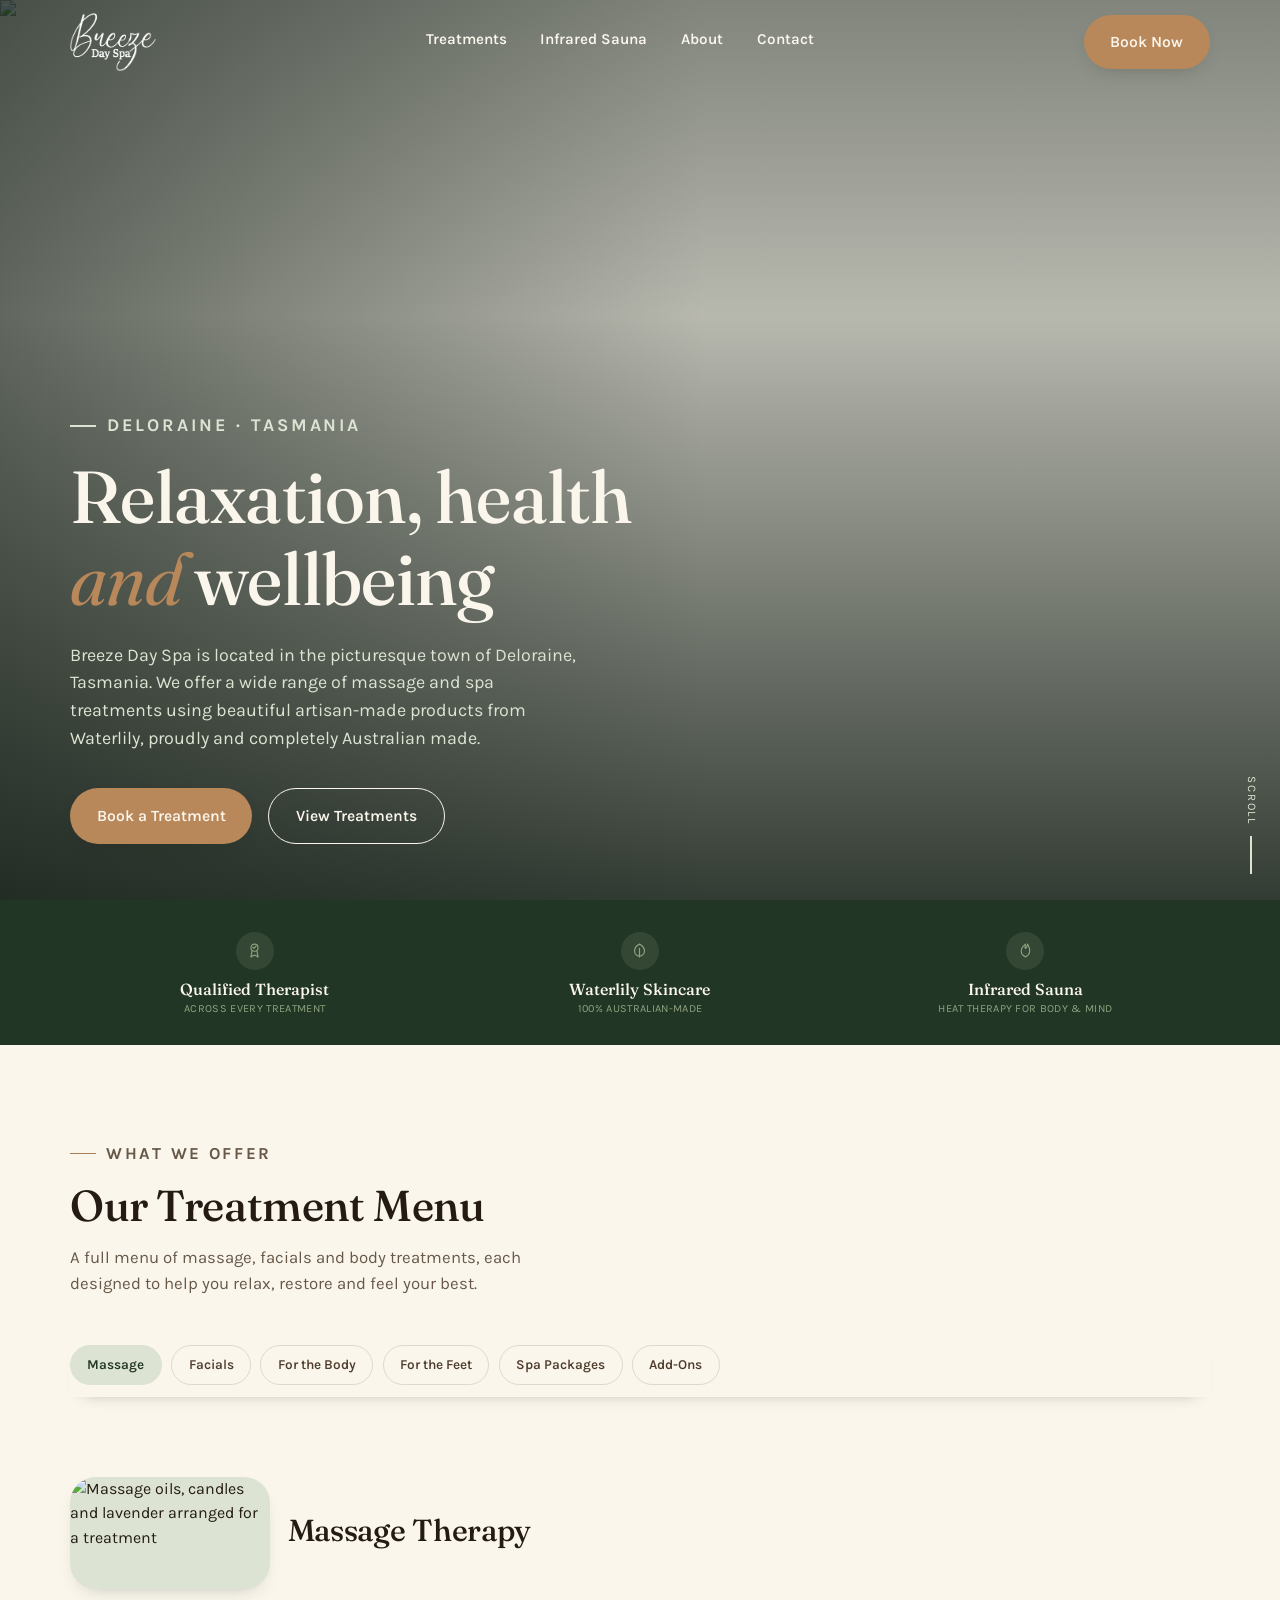
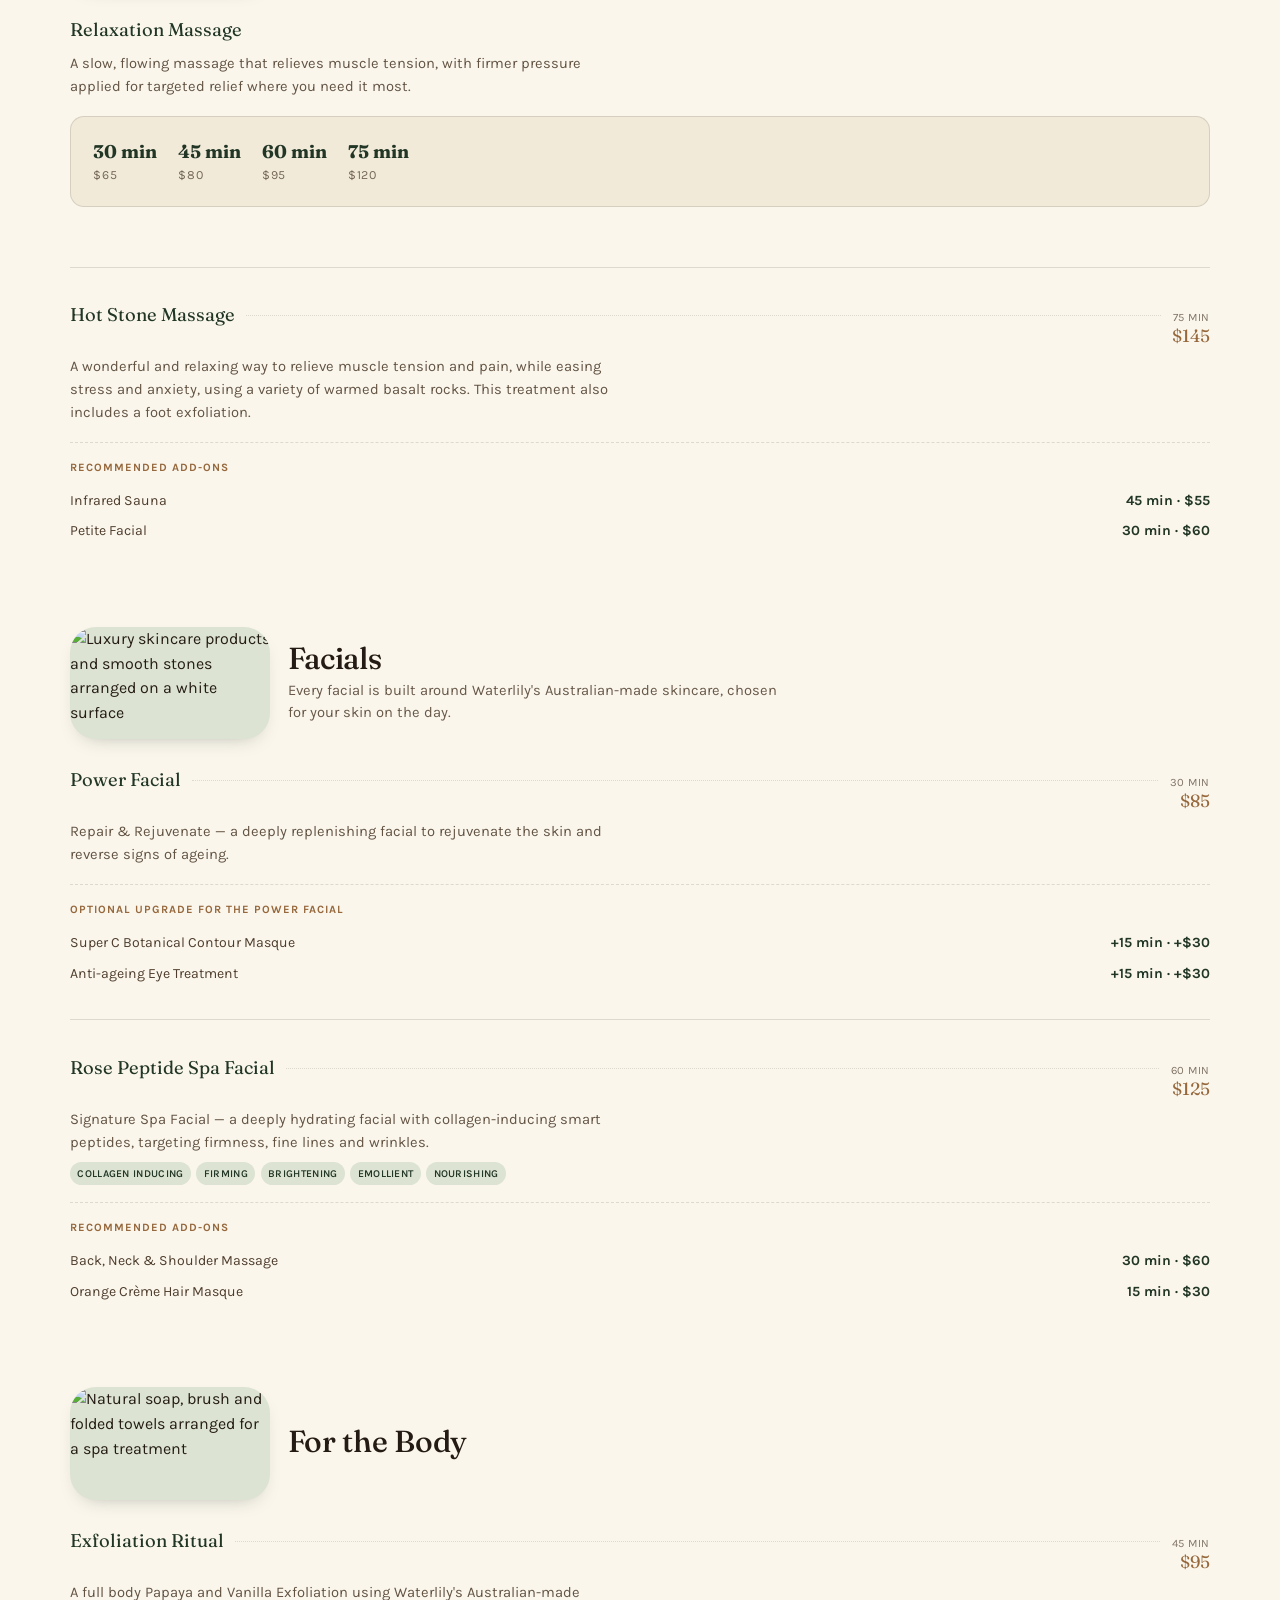
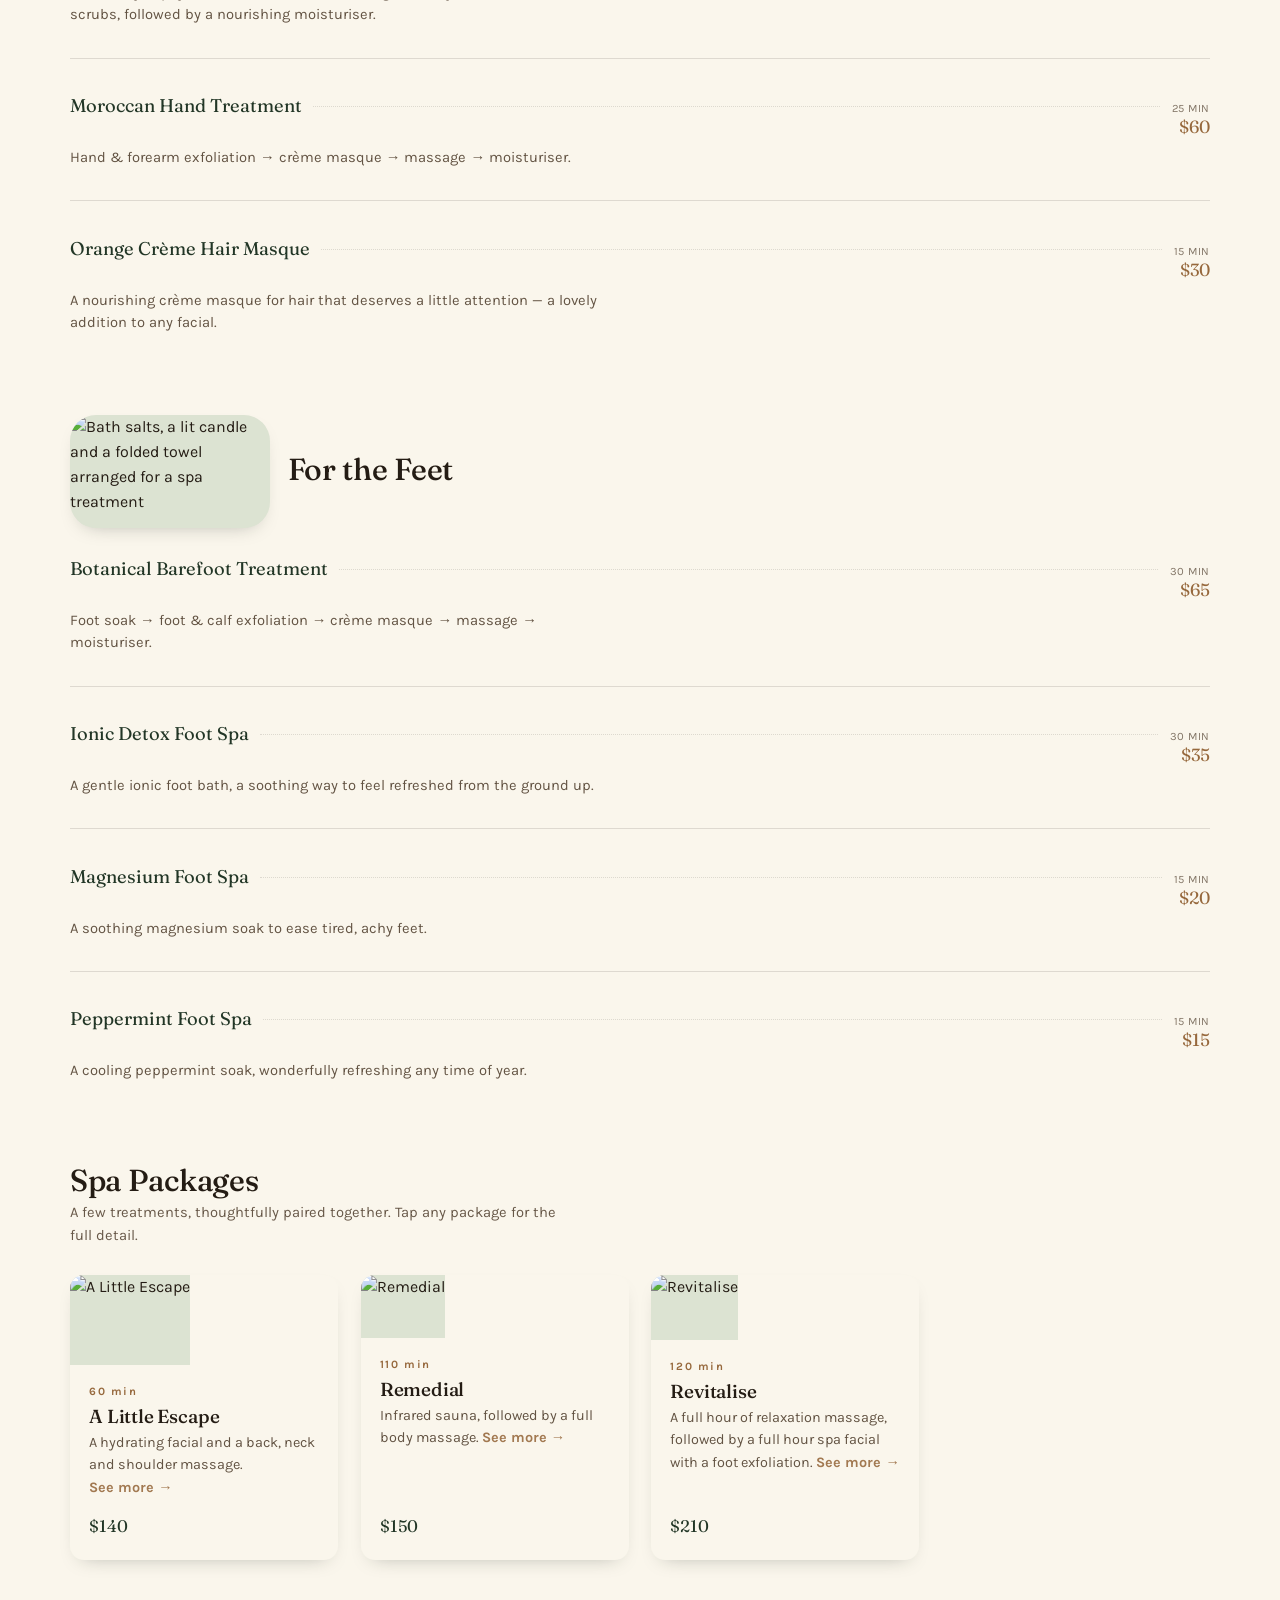
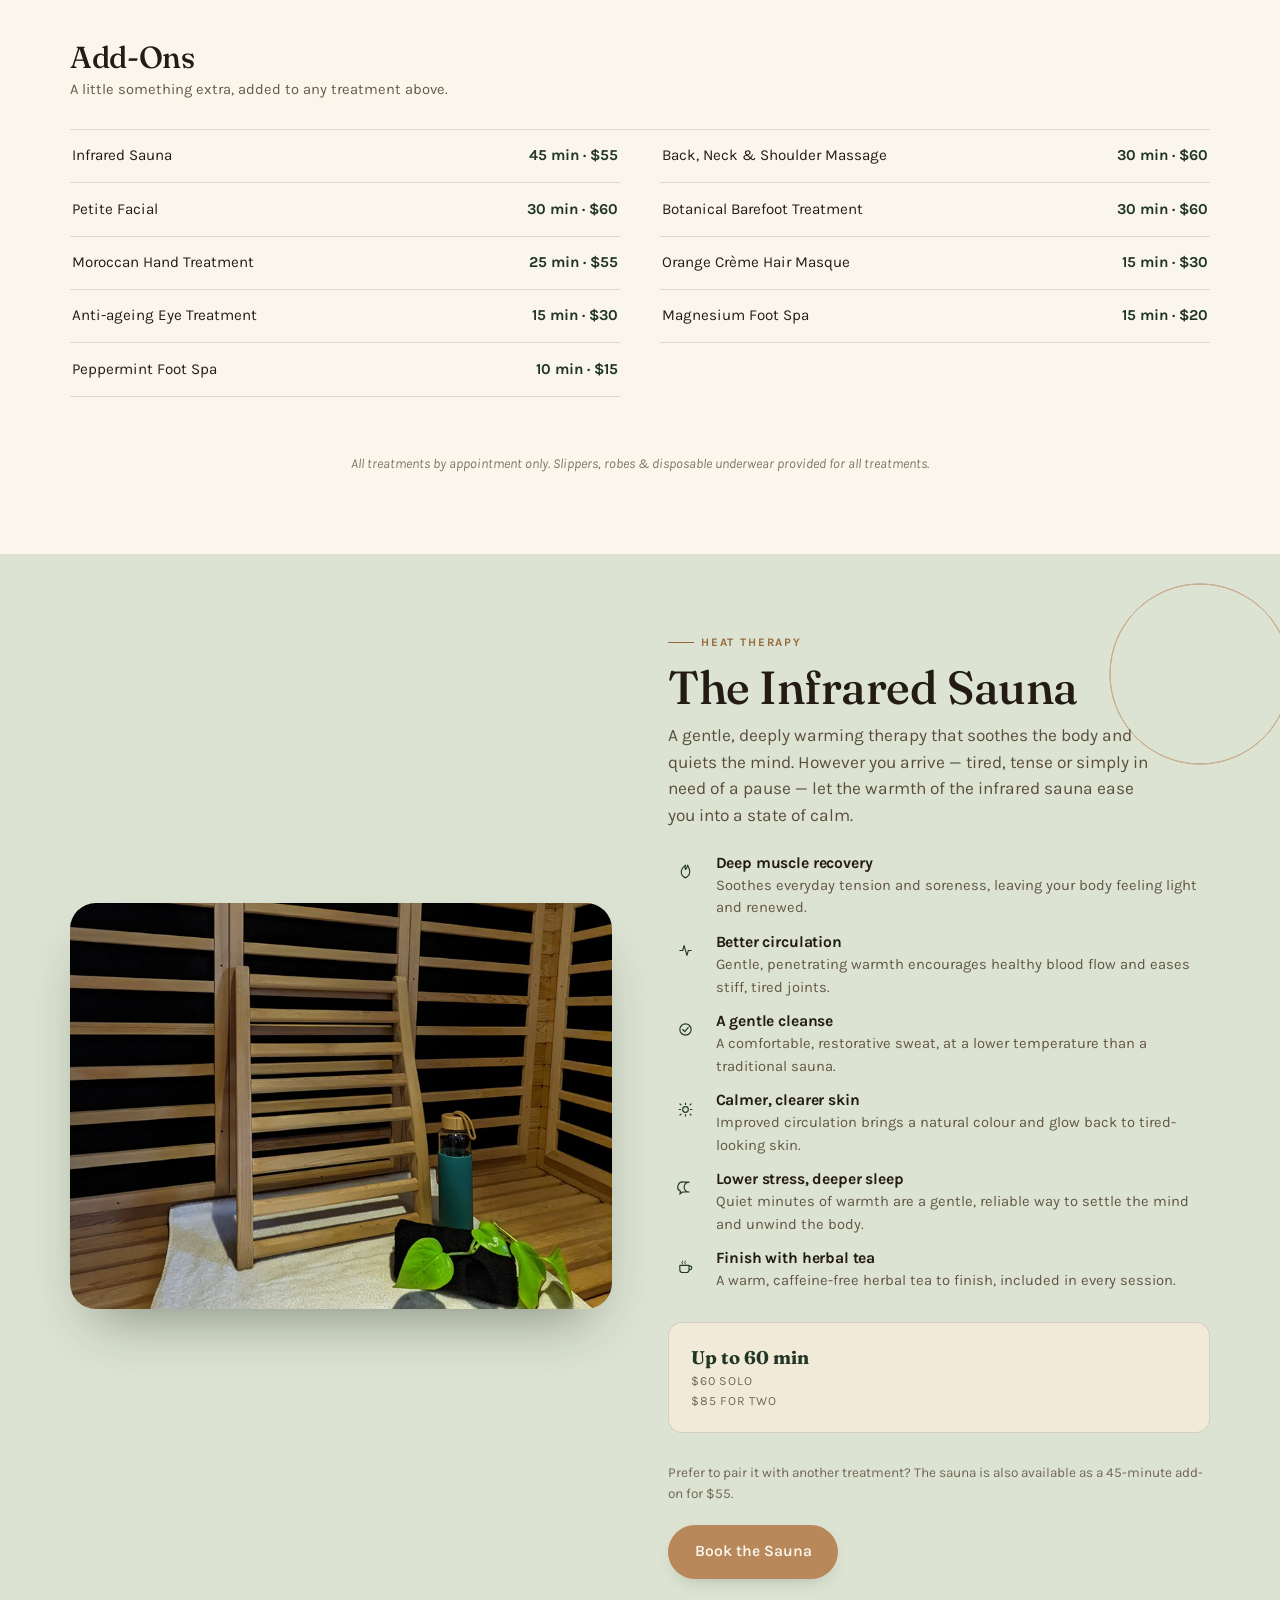
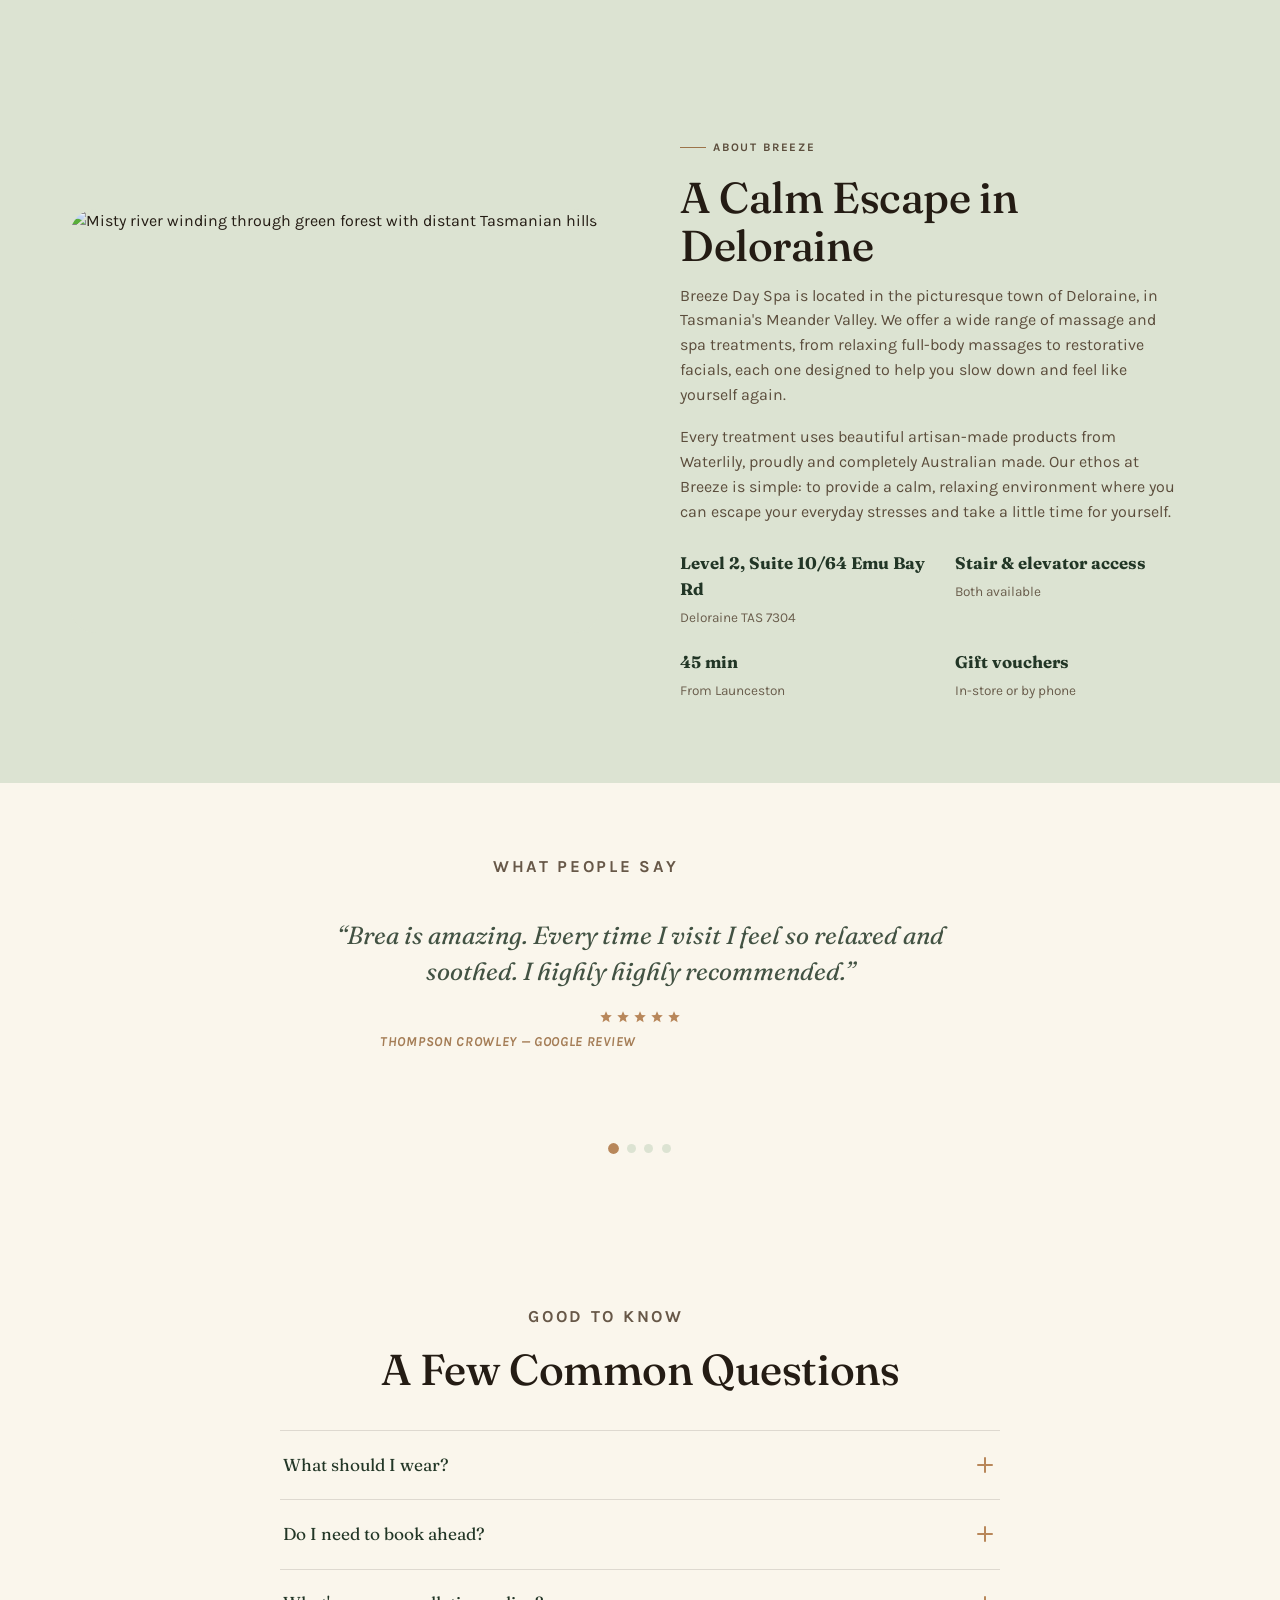
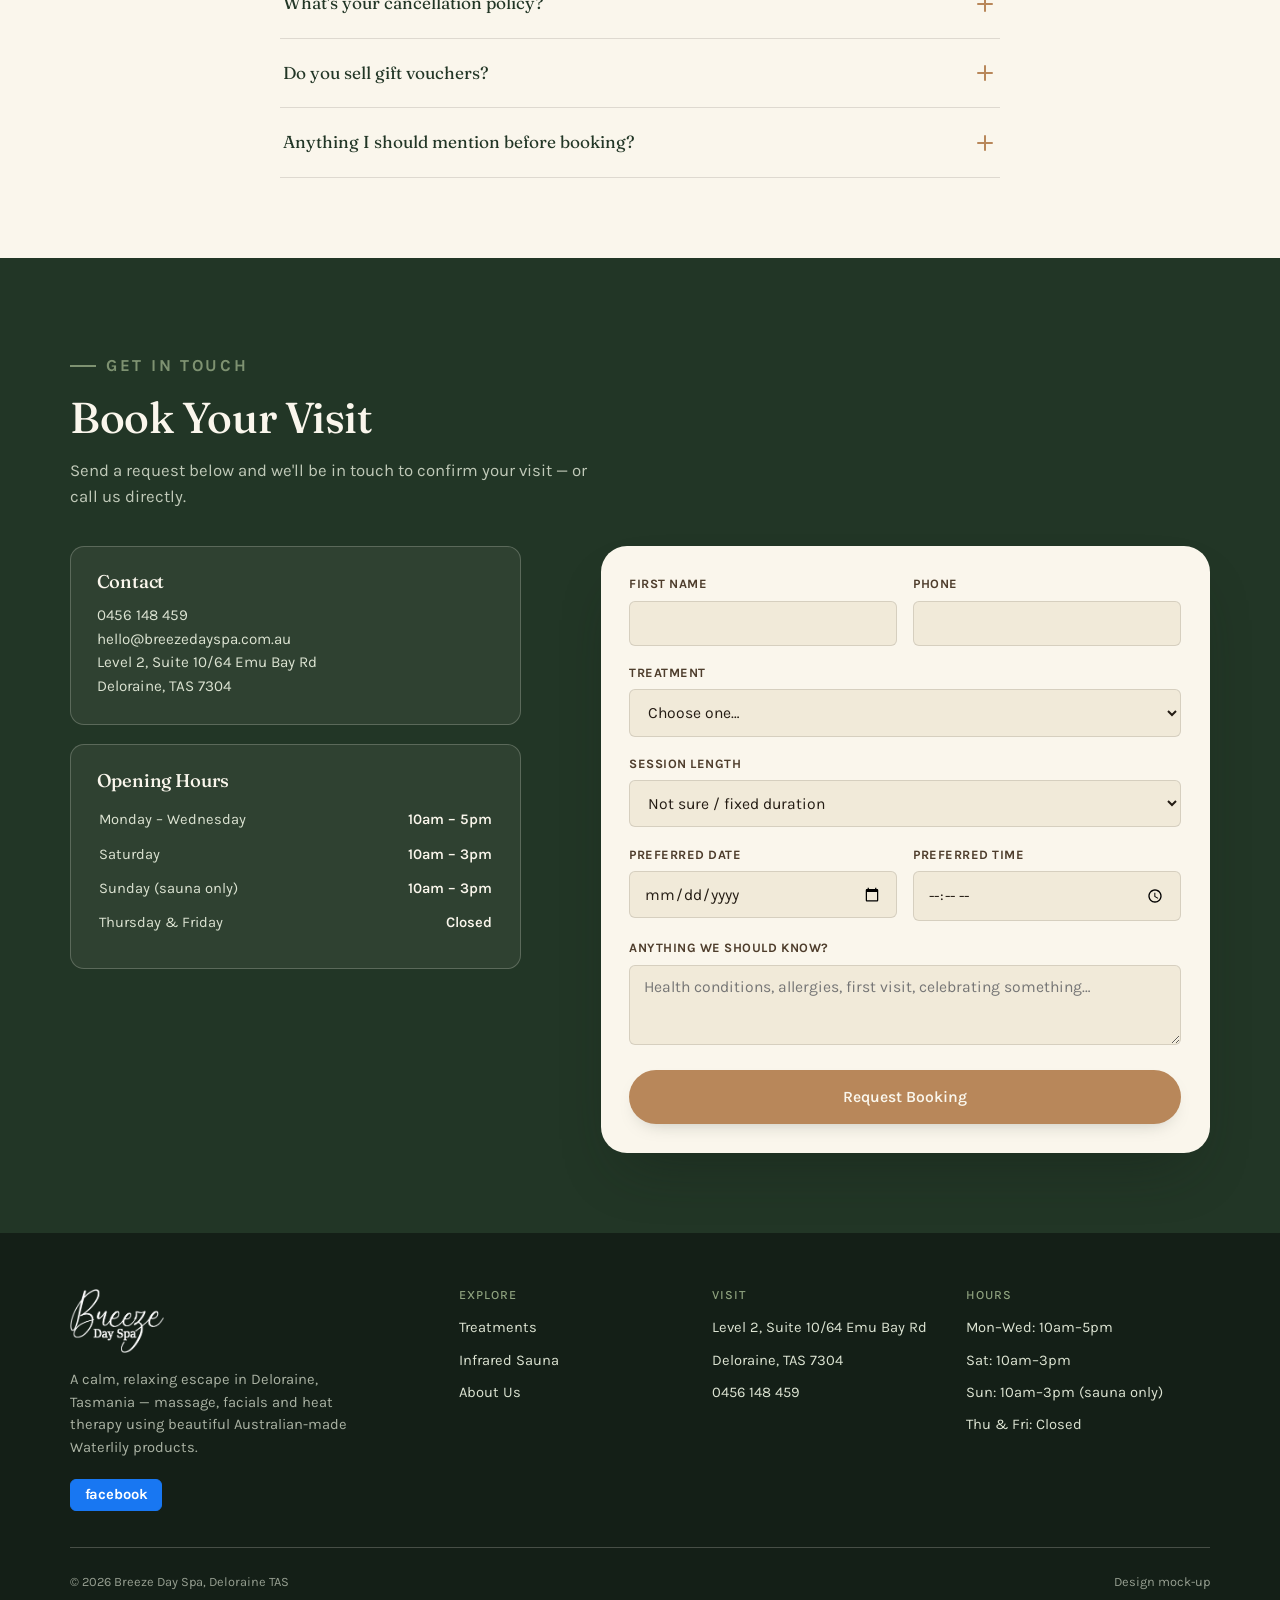
==== commit 7c20e457: "Add files via upload" ====
--- a/index.html
+++ b/index.html
@@ -427,12 +427,12 @@
 .faq-a p{padding:0 .2rem 1.4rem;color:var(--bark);opacity:.88;max-width:60ch;font-size:.95rem;}
 
 /* ============ BOOKING / CONTACT ============ */
-.book-grid{display:grid;gap:var(--space-4);grid-template-areas:"contact" "form" "hours";}
-.book-contact{grid-area:contact;}
-.book-form{grid-area:form;}
-.book-hours{grid-area:hours;}
+.book-grid{display:grid;gap:var(--space-4);}
+.book-info{display:contents;}
+.book-contact{order:1;}
+.book-form{order:2;}
+.book-hours{order:3;}
 .info-card{background:rgba(250,246,236,.06);border:1px solid var(--line-light);border-radius:var(--radius-md);padding:1.6rem;}
-.info-card + .info-card{margin-top:1.2rem;}
 .info-card h3{font-size:1.15rem;color:var(--oat-light);margin-bottom:.7rem;}
 .info-card p, .info-card a{color:var(--mist);font-size:.95rem;}
 .hours-table{width:100%;font-size:.92rem;color:var(--mist);}
@@ -456,7 +456,9 @@
 }
 .form-success.show{display:flex;}
 @media(min-width:900px){
-  .book-grid{grid-template-columns:.85fr 1.15fr;grid-template-areas:"contact form" "hours form";gap:var(--space-6);}
+  .book-grid{grid-template-columns:.85fr 1.15fr;gap:var(--space-6);}
+  .book-info{display:block;}
+  .book-hours{margin-top:1.2rem;}
 }
 
 /* ============ FOOTER ============ */
@@ -906,11 +908,22 @@
       <p style="color:var(--mist);">Send a request below and we'll be in touch to confirm your visit — or call us directly.</p>
     </div>
     <div class="book-grid">
-      <div class="info-card book-contact reveal">
-        <h3>Contact</h3>
-        <p><a href="tel:+61456148459">0456 148 459</a></p>
-        <p><a href="mailto:hello@breezedayspa.com.au">hello@breezedayspa.com.au</a></p>
-        <p>Level 2, Suite 10/64 Emu Bay Rd<br>Deloraine, TAS 7304</p>
+      <div class="book-info">
+        <div class="info-card book-contact reveal">
+          <h3>Contact</h3>
+          <p><a href="tel:+61456148459">0456 148 459</a></p>
+          <p><a href="mailto:hello@breezedayspa.com.au">hello@breezedayspa.com.au</a></p>
+          <p>Level 2, Suite 10/64 Emu Bay Rd<br>Deloraine, TAS 7304</p>
+        </div>
+        <div class="info-card book-hours reveal">
+          <h3>Opening Hours</h3>
+          <table class="hours-table">
+            <tr><td>Monday – Wednesday</td><td>10am – 5pm</td></tr>
+            <tr><td>Saturday</td><td>10am – 3pm</td></tr>
+            <tr><td>Sunday (sauna only)</td><td>10am – 3pm</td></tr>
+            <tr><td>Thursday &amp; Friday</td><td>Closed</td></tr>
+          </table>
+        </div>
       </div>
       <form class="book-form reveal" id="bookForm">
         <div class="two-col">
@@ -992,15 +1005,6 @@
           Thank you — we'll be in touch shortly to confirm your visit.
         </div>
       </form>
-      <div class="info-card book-hours reveal">
-        <h3>Opening Hours</h3>
-        <table class="hours-table">
-          <tr><td>Monday – Wednesday</td><td>10am – 5pm</td></tr>
-          <tr><td>Saturday</td><td>10am – 3pm</td></tr>
-          <tr><td>Sunday (sauna only)</td><td>10am – 3pm</td></tr>
-          <tr><td>Thursday &amp; Friday</td><td>Closed</td></tr>
-        </table>
-      </div>
     </div>
   </div>
 </section>
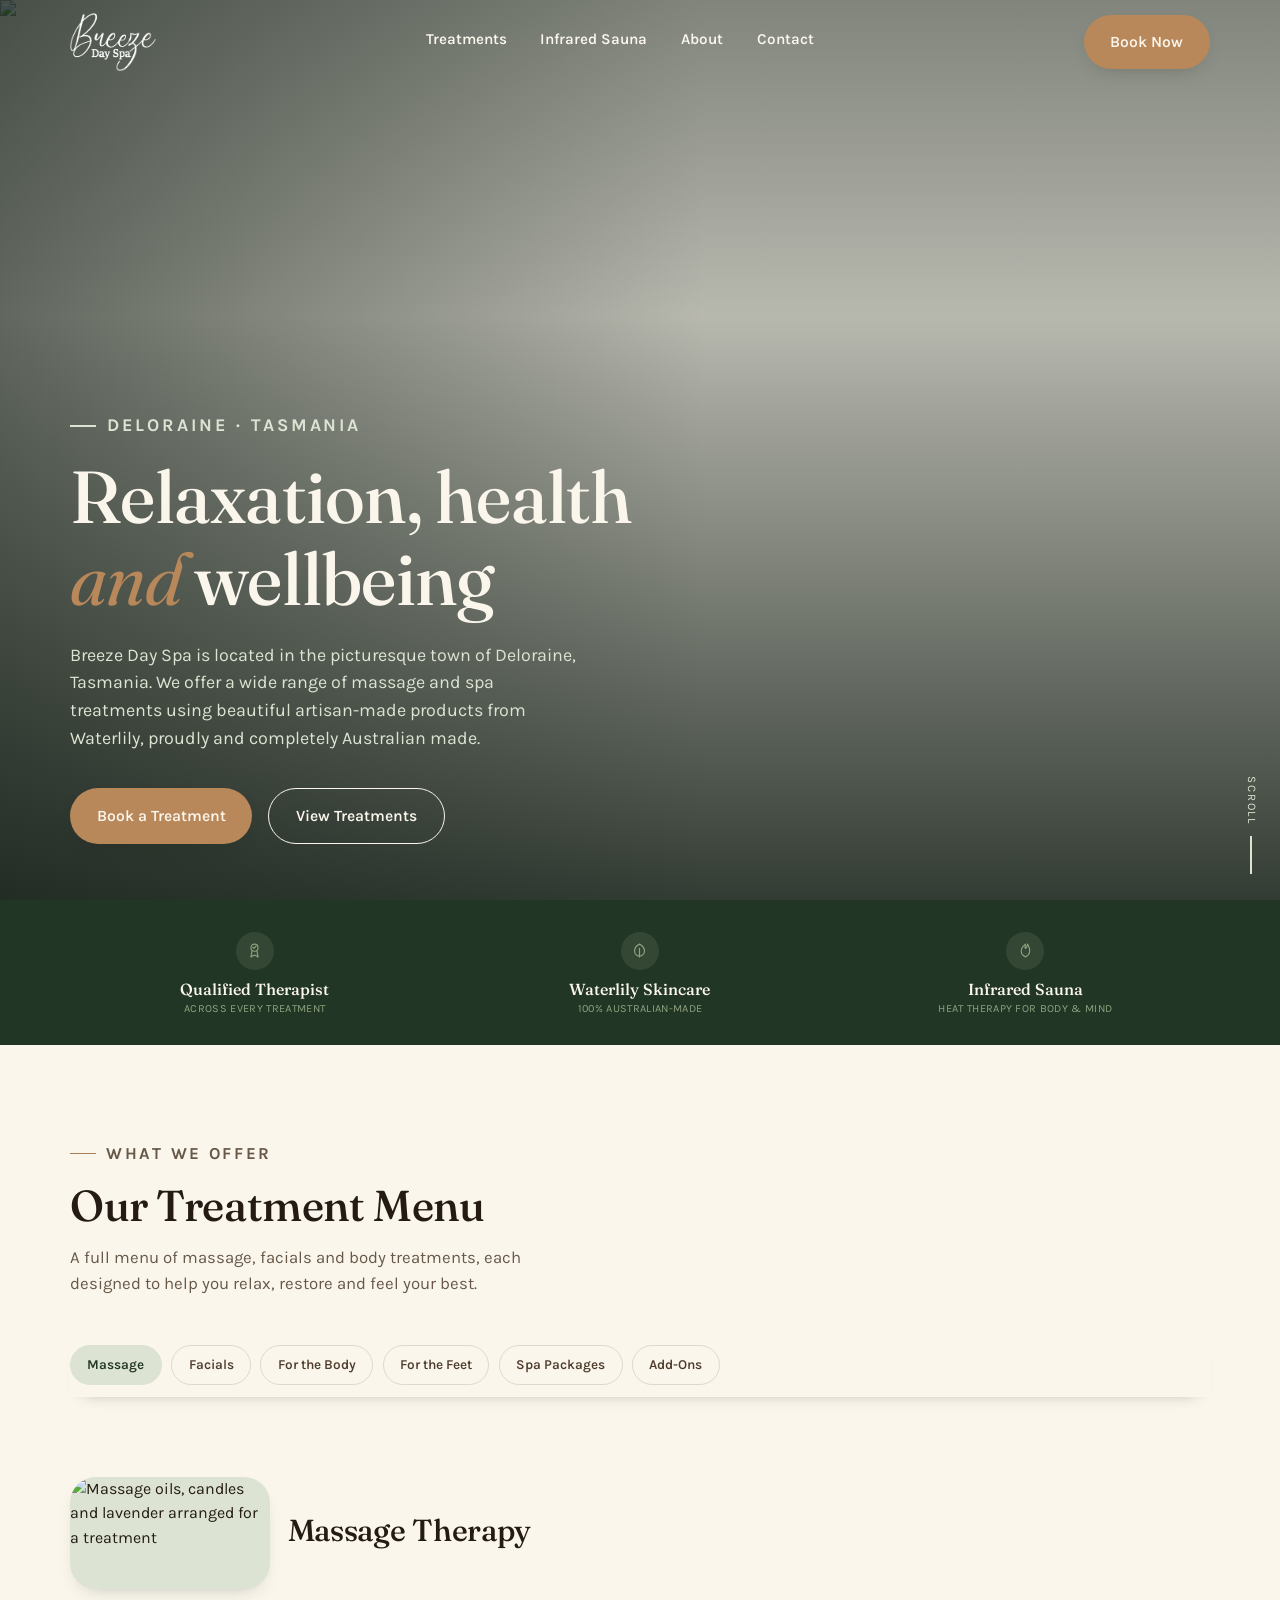
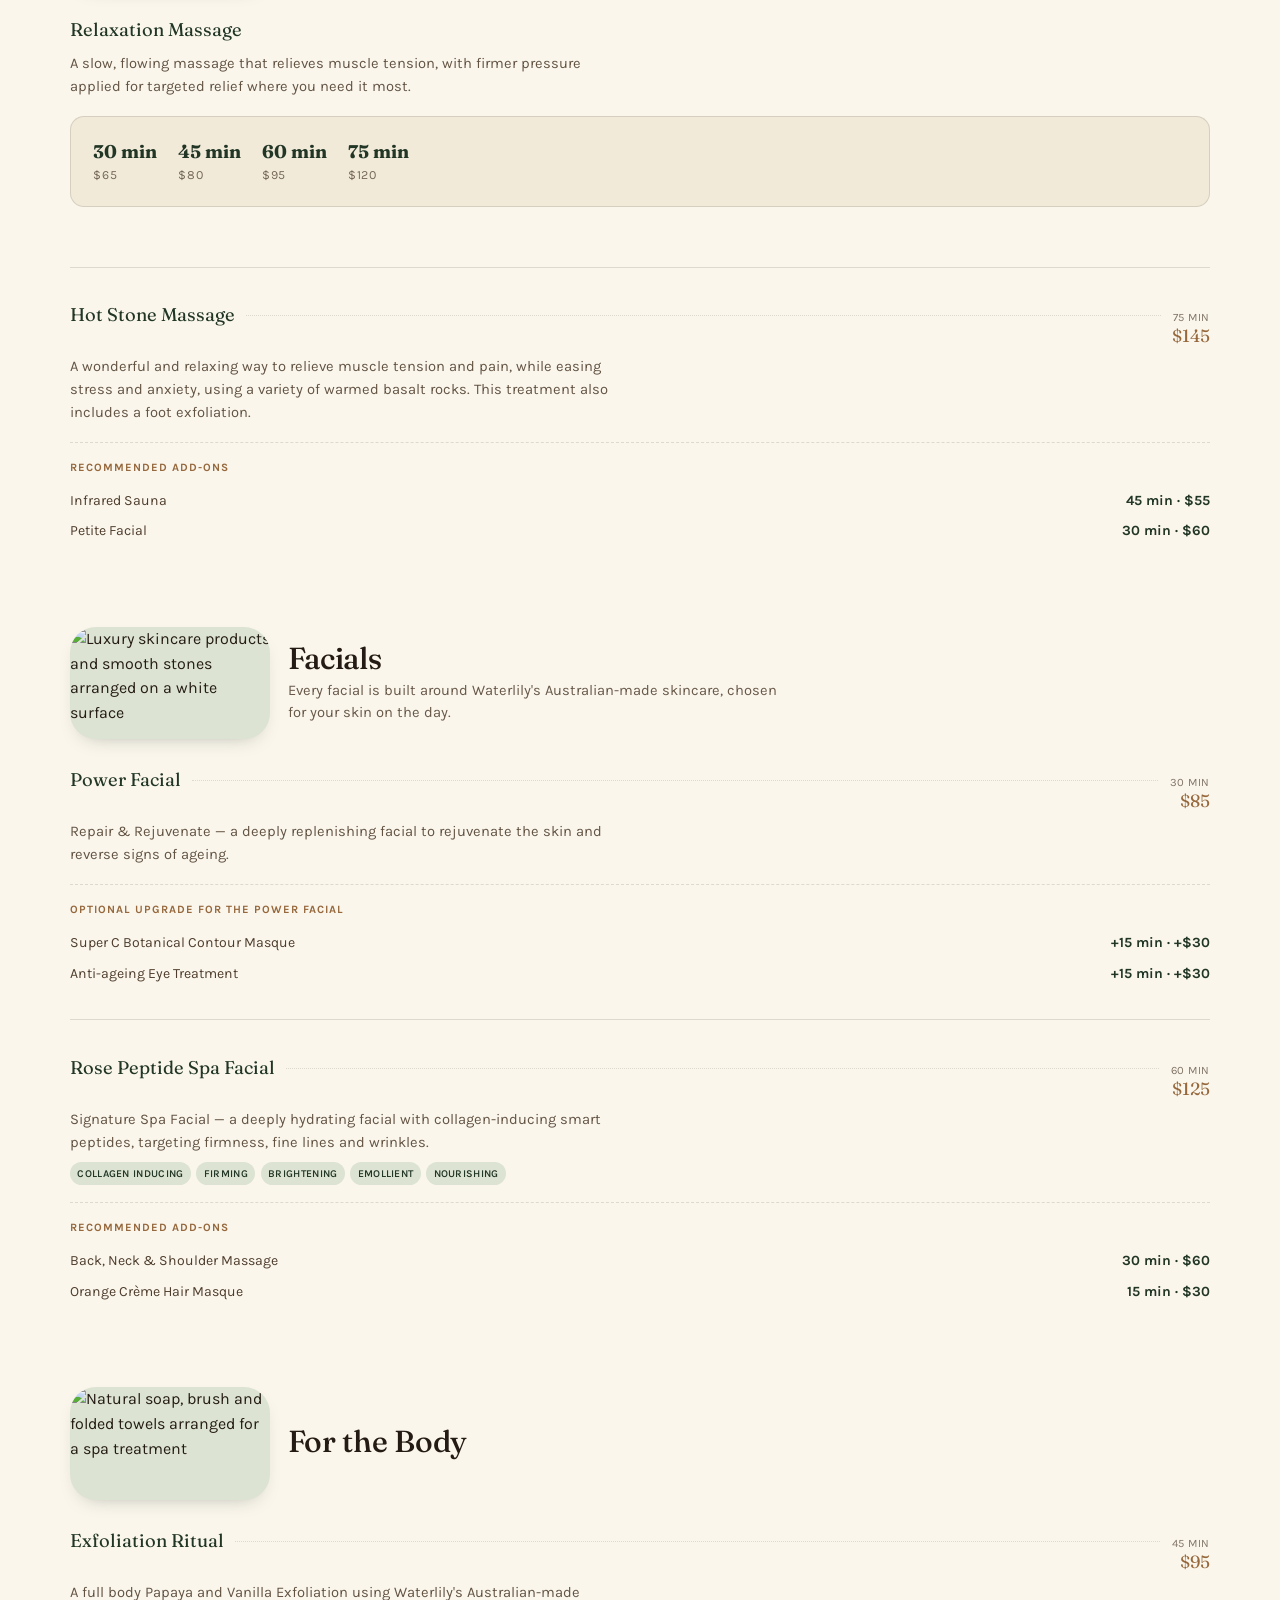
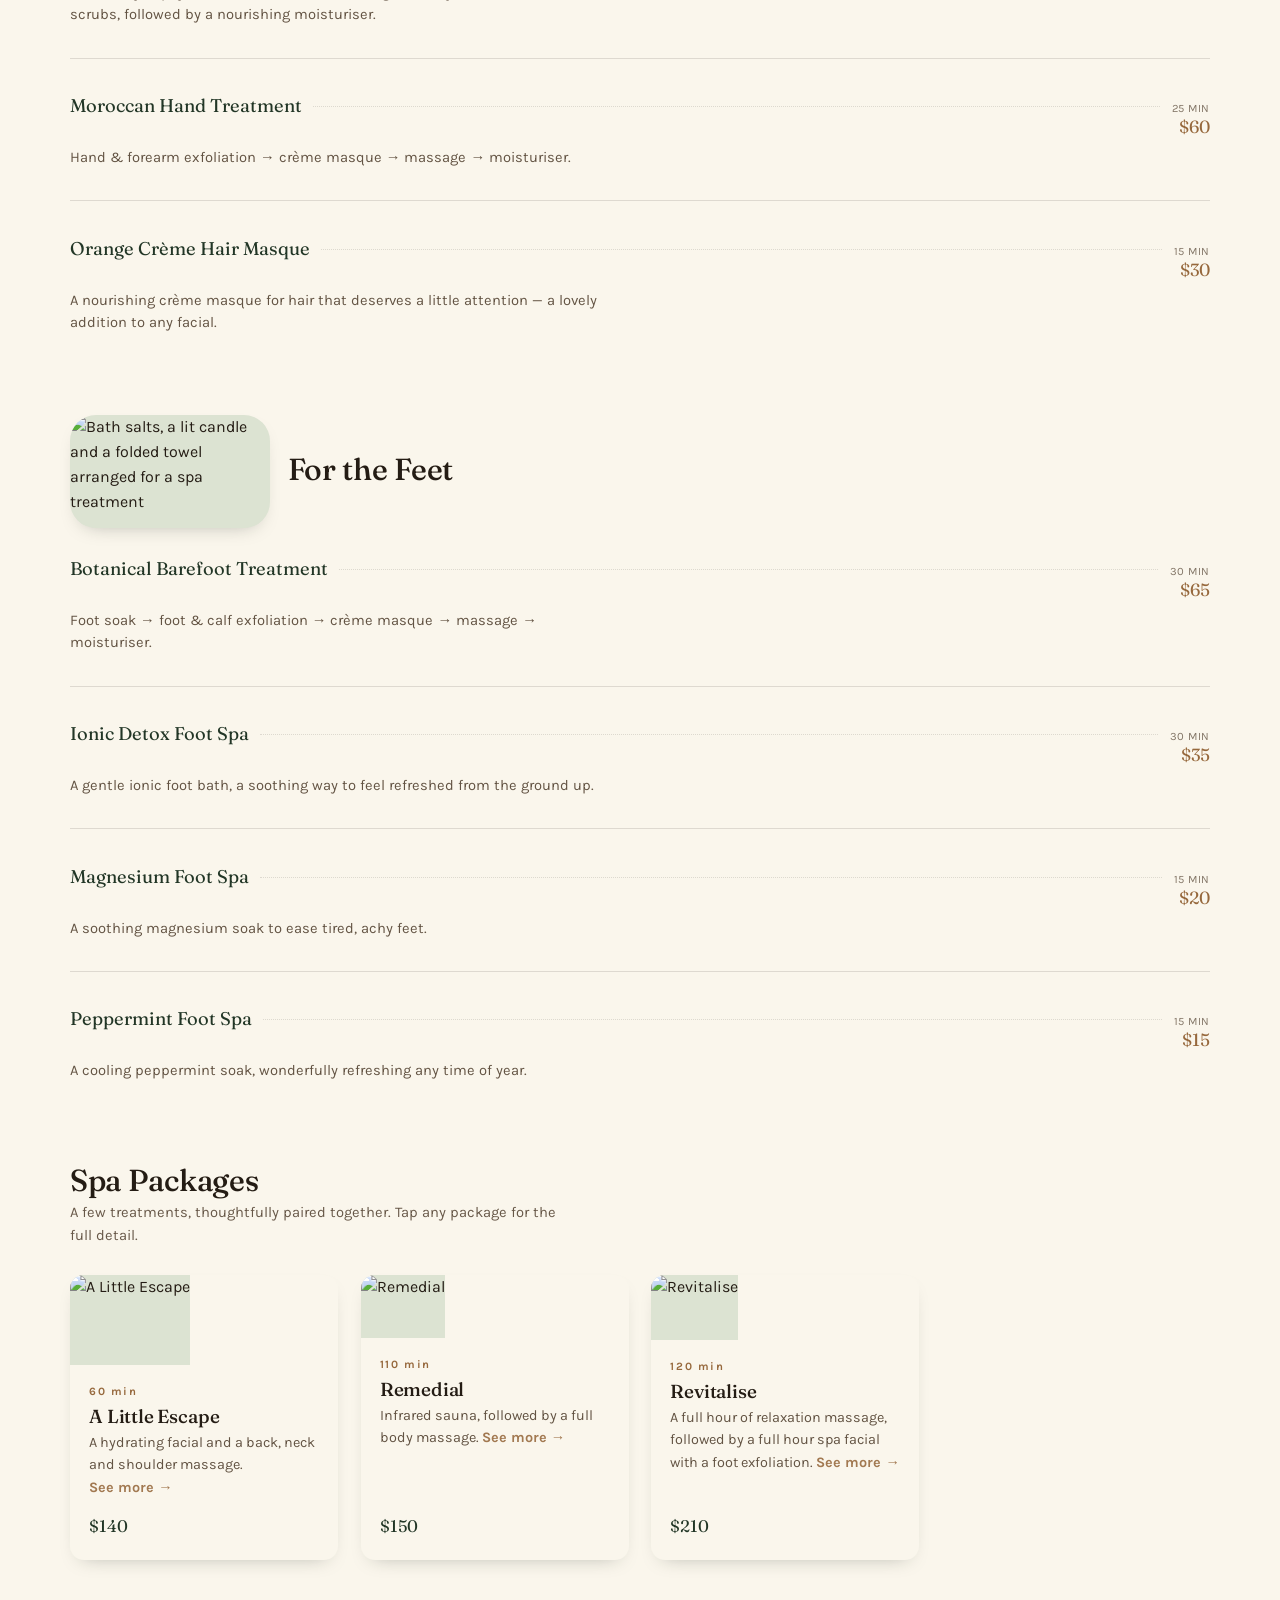
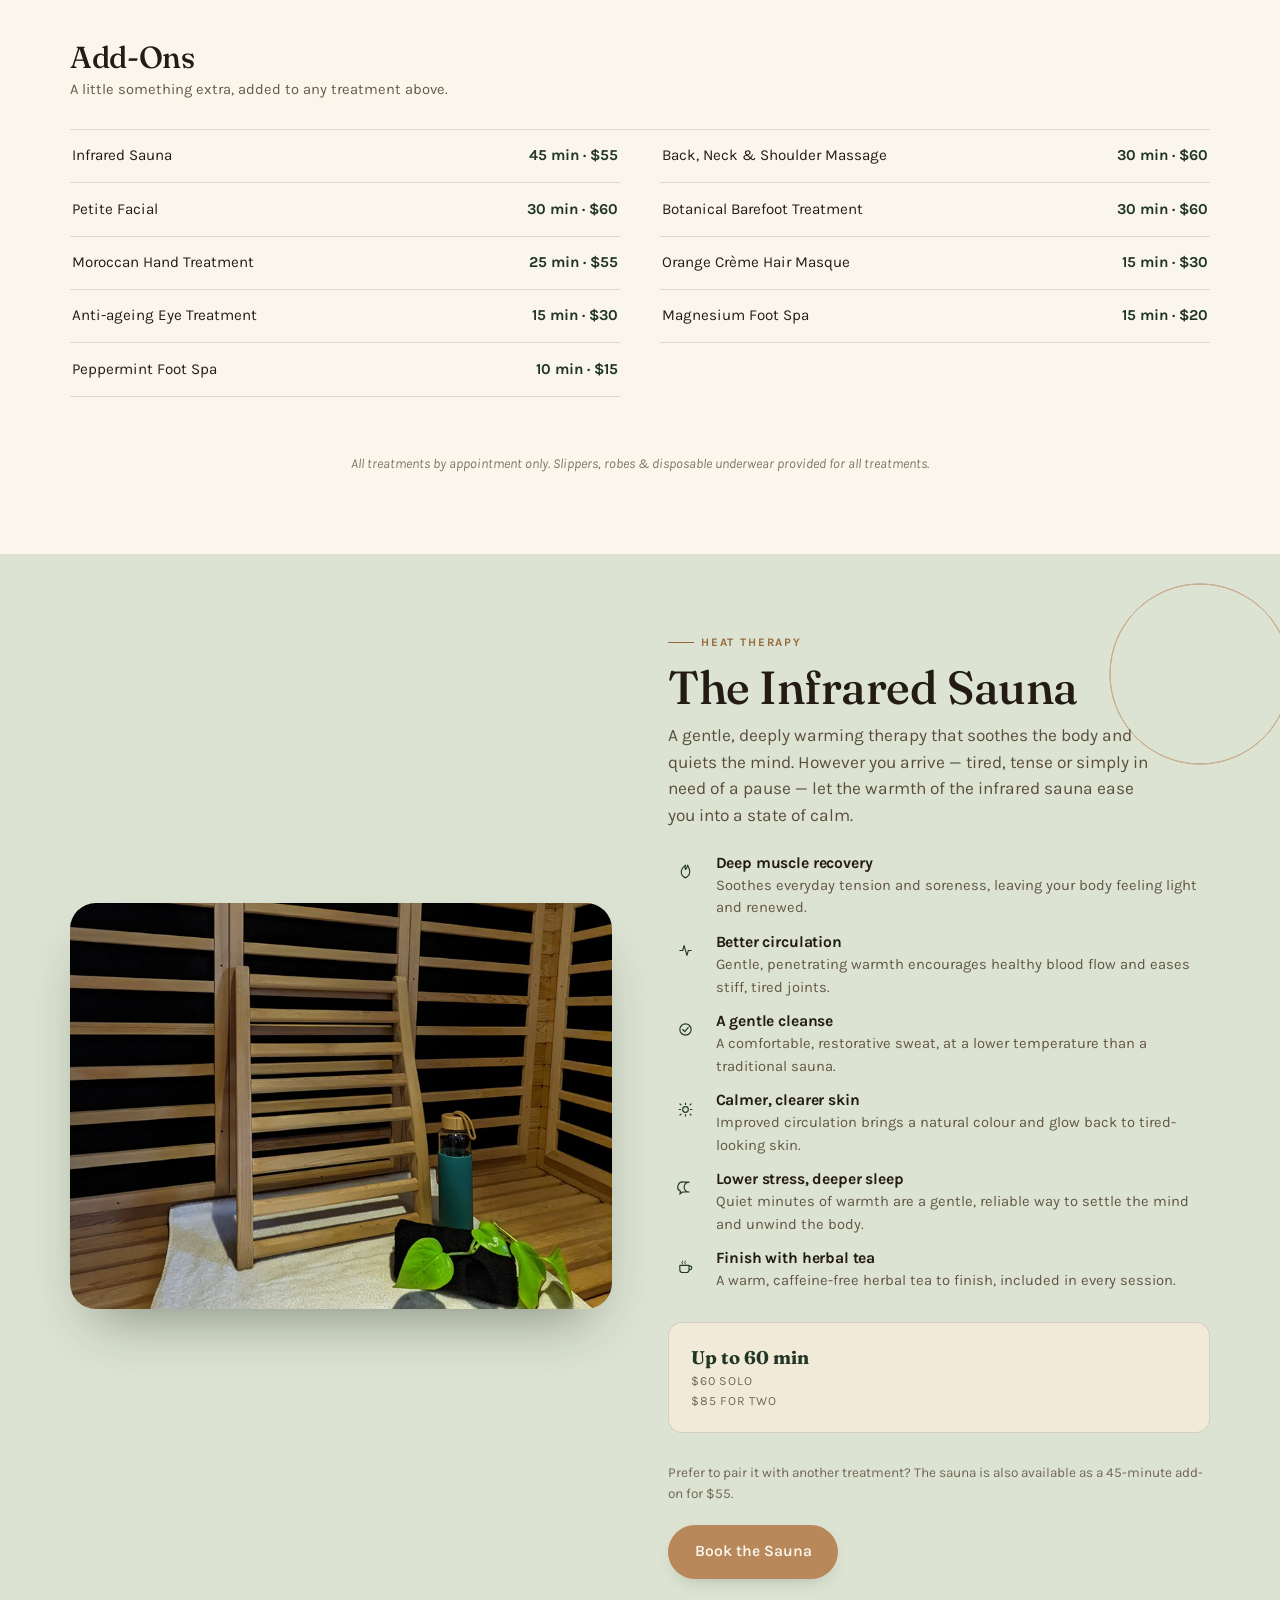
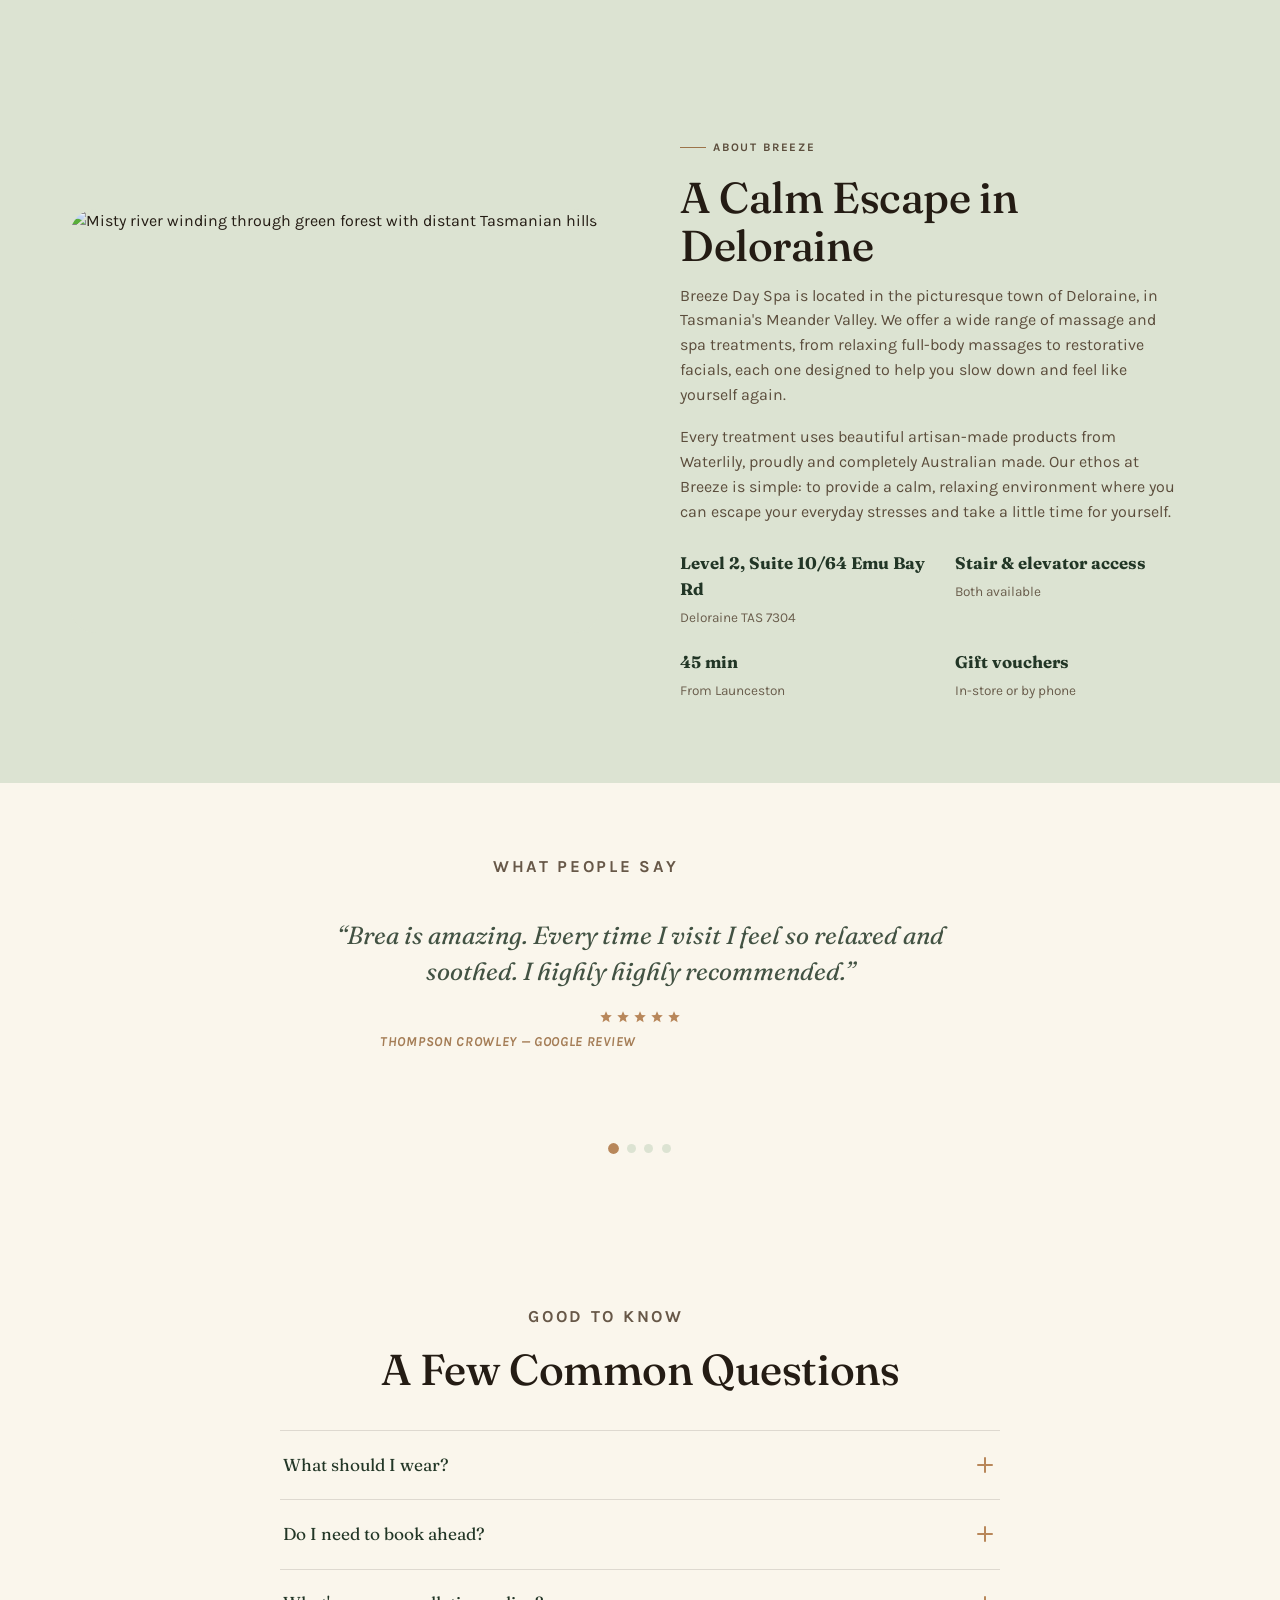
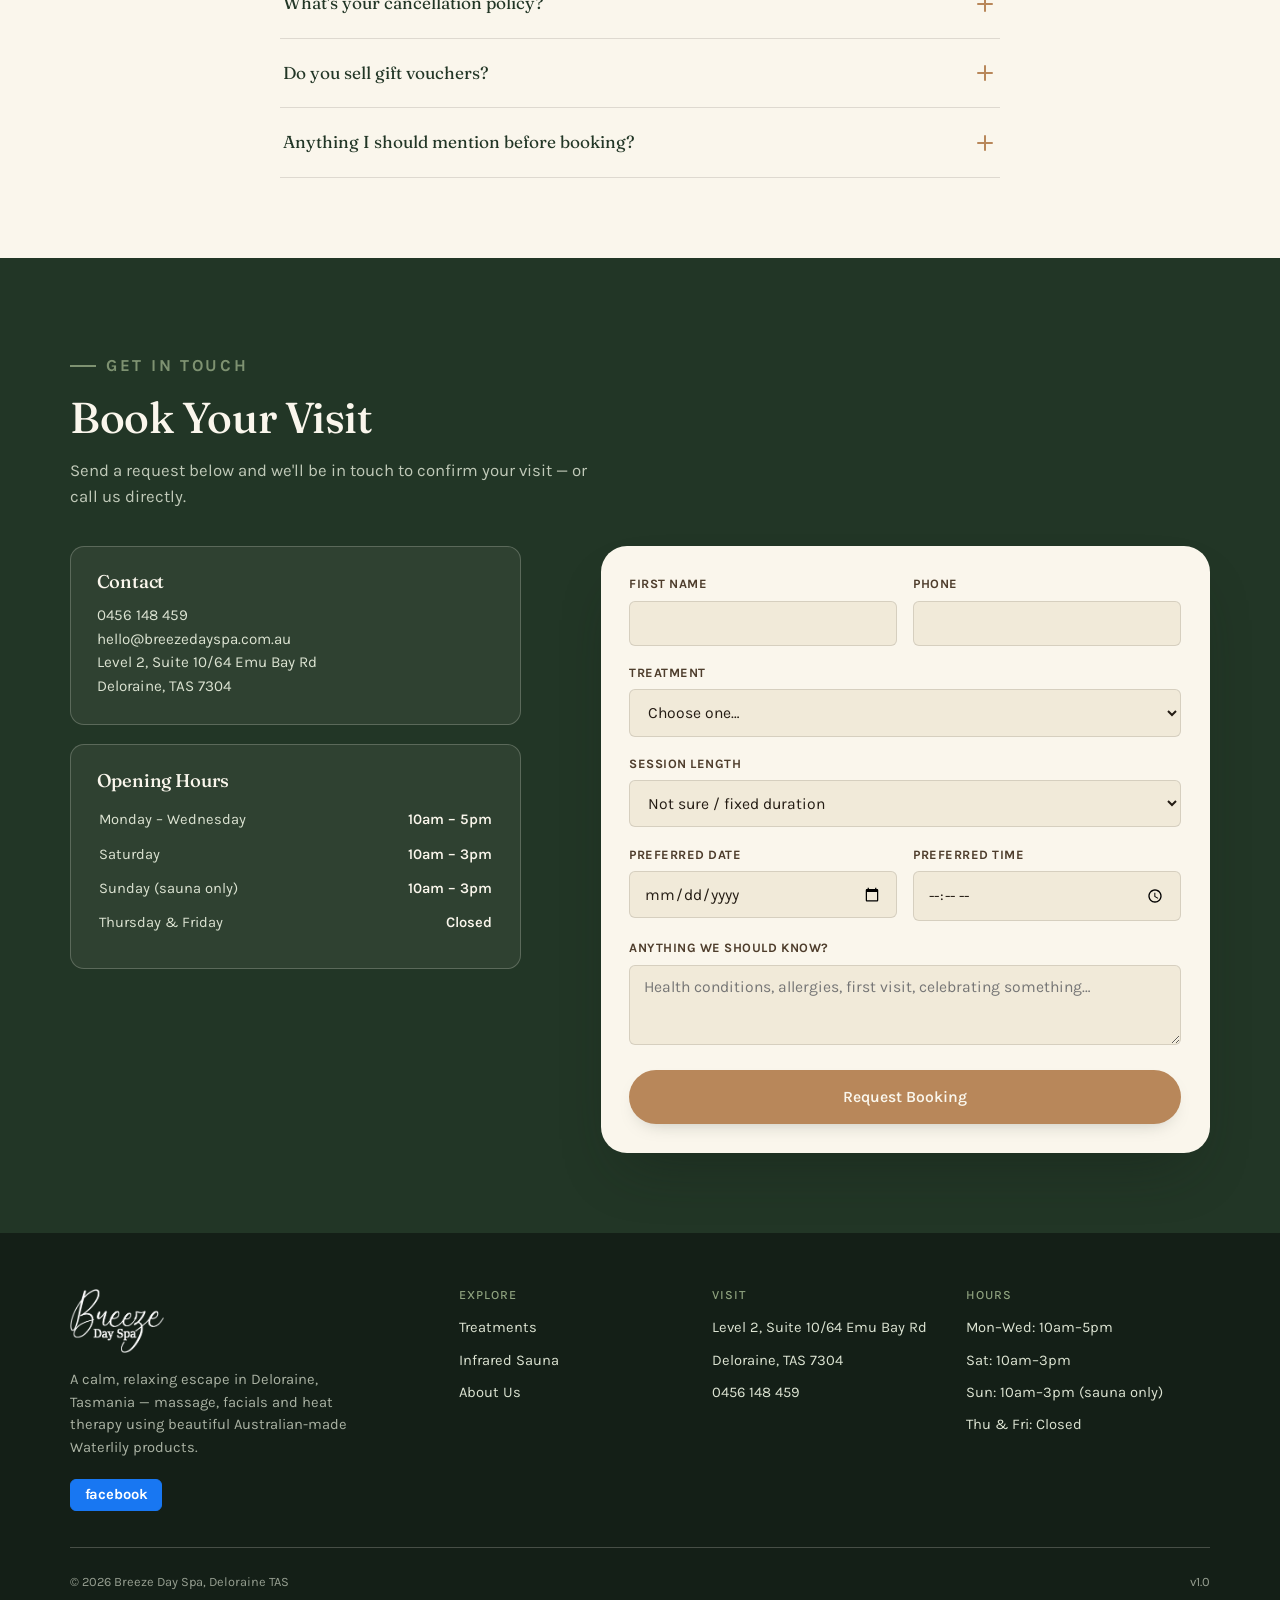
==== commit 29a339dd: "Add files via upload" ====
--- a/index.html
+++ b/index.html
@@ -215,24 +215,11 @@
 .bg-forest{background:var(--forest);color:var(--oat);}
 .bg-forest h2,.bg-forest h3{color:var(--oat-light);}
 
-/* ============ FEATURE: SAUNA / CHAIR ============ */
+/* ============ FEATURE: SAUNA ============ */
 .feature{position:relative;z-index:0;overflow:hidden;}
 .feature-grid{display:grid;gap:var(--space-4);}
 .feature-media{position:relative;}
 .feature-media .photo-frame{aspect-ratio:4/3;box-shadow:var(--shadow-lg);}
-.chair-scene{
-  position:relative;aspect-ratio:4/3;border-radius:var(--radius-lg);overflow:hidden;
-  box-shadow:var(--shadow-lg);background:var(--mist);
-}
-.chair-scene-bg{
-  position:absolute;inset:0;
-  background:
-    radial-gradient(circle at 26% 18%,rgba(143,163,127,.45),transparent 58%),
-    radial-gradient(circle at 82% 88%,rgba(184,135,90,.32),transparent 55%),
-    linear-gradient(155deg,var(--oat-light) 0%,var(--mist) 55%,var(--oat) 100%);
-}
-.chair-scene-card{position:absolute;inset:7% 9% 5%;display:flex;align-items:center;justify-content:center;}
-.chair-scene-card img{width:100%;height:100%;object-fit:contain;filter:drop-shadow(0 26px 34px rgba(20,31,23,.32));}
 .feature-body h2{font-size:clamp(2rem,6vw,2.9rem);margin-bottom:.5rem;}
 .feature-lede{font-size:1.08rem;color:var(--bark);opacity:.9;margin-bottom:1.6rem;max-width:48ch;}
 .benefit-list{display:grid;gap:.85rem;margin-bottom:1.8rem;}
@@ -264,19 +251,6 @@
 
 @media(min-width:860px){
   .feature-grid{grid-template-columns:1fr 1fr;align-items:center;gap:var(--space-5);}
-  .feature.reverse .feature-grid{direction:rtl;}
-  .feature.reverse .feature-body{direction:ltr;}
-  .feature.reverse .feature-media{direction:ltr;}
-}
-
-/* combo panels: sauna + chair, side by side, each keeping its own identity */
-.combo-grid{display:grid;gap:var(--space-5);}
-.combo-panel-visual{aspect-ratio:4/3;box-shadow:var(--shadow-lg);margin-bottom:1.4rem;}
-.combo-panel h3{font-size:clamp(1.35rem,3.6vw,1.7rem);margin-bottom:.5rem;}
-.combo-panel .benefit-list{margin-bottom:0;}
-.combo-footer{margin-top:var(--space-5);max-width:640px;}
-@media(min-width:860px){
-  .combo-grid{grid-template-columns:1fr 1fr;gap:var(--space-6);align-items:start;}
 }
 
 /* ============ TREATMENT MENU (categories, price rows, variants) ============ */
@@ -1050,7 +1024,7 @@
     </div>
     <div class="footer-bottom">
       <span>© 2026 Breeze Day Spa, Deloraine TAS</span>
-      <span>Design mock-up</span>
+      <span>v1.0</span>
     </div>
   </div>
 </footer>
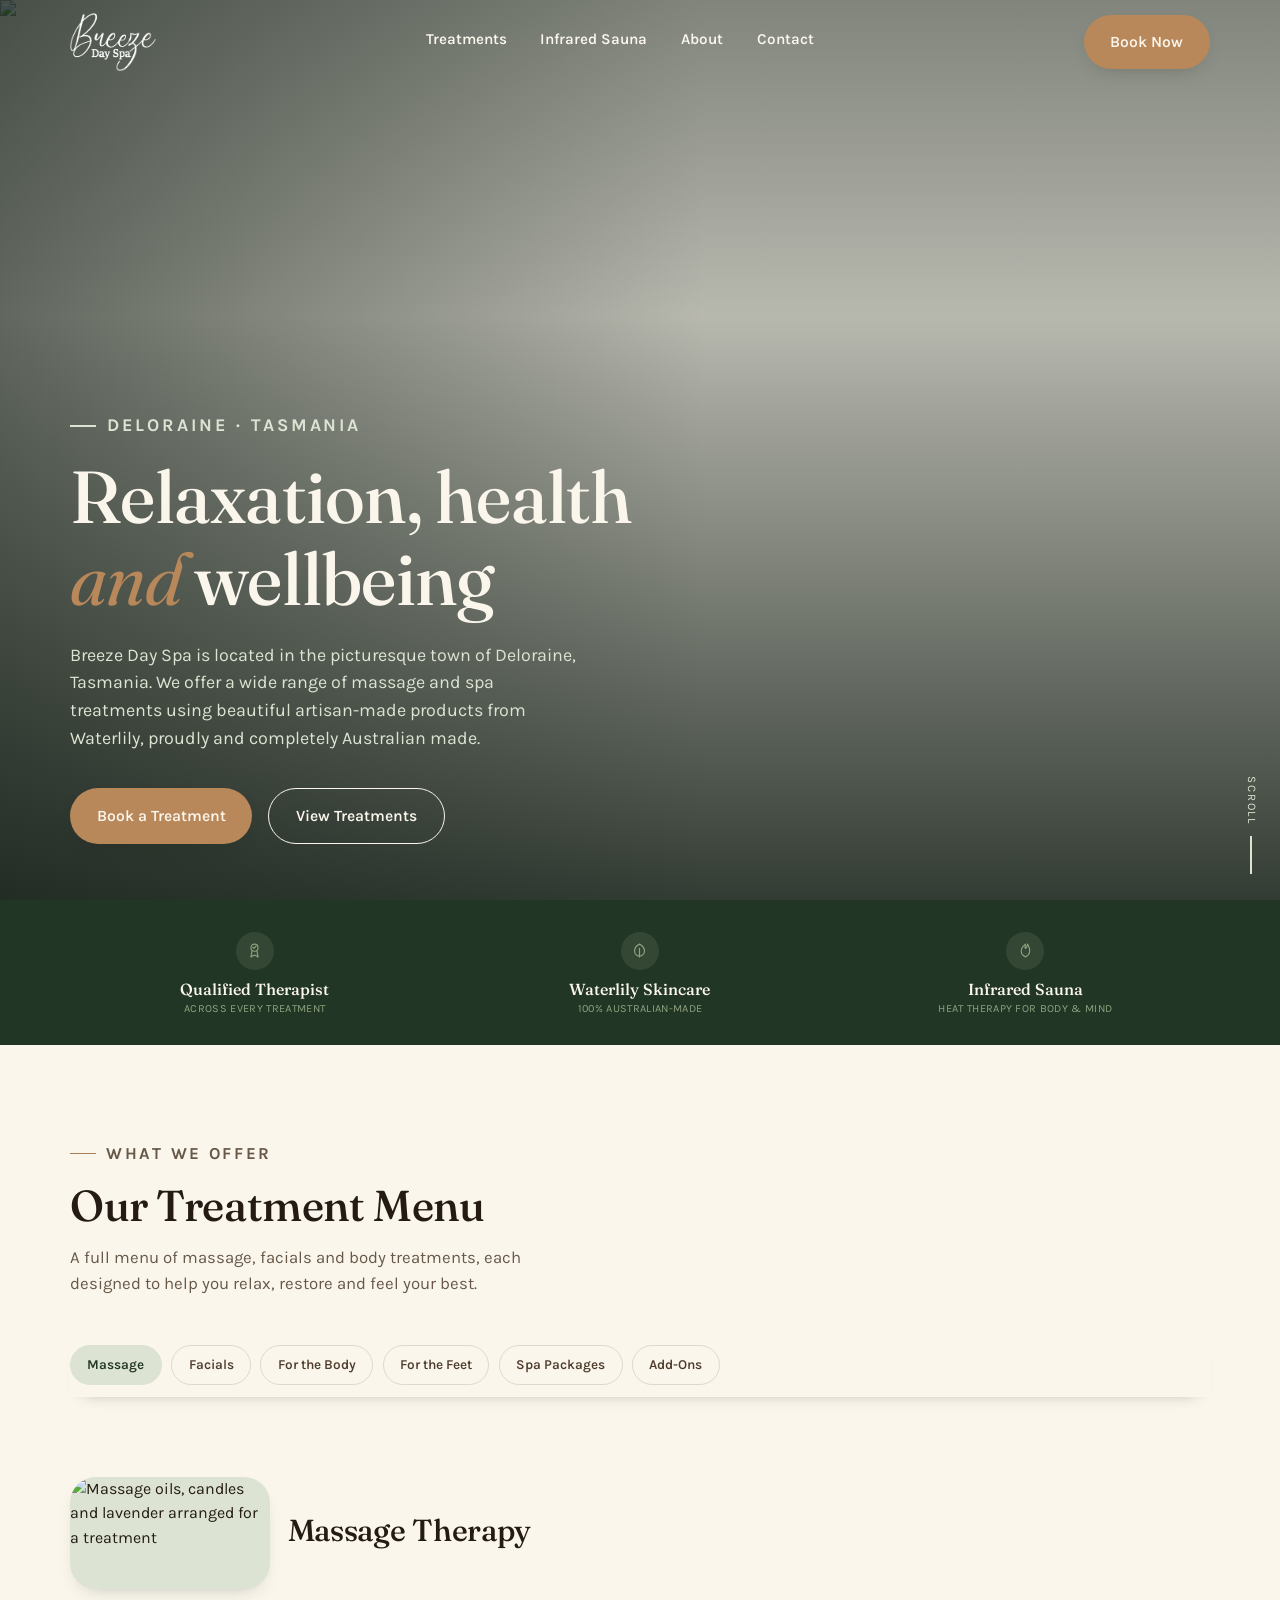
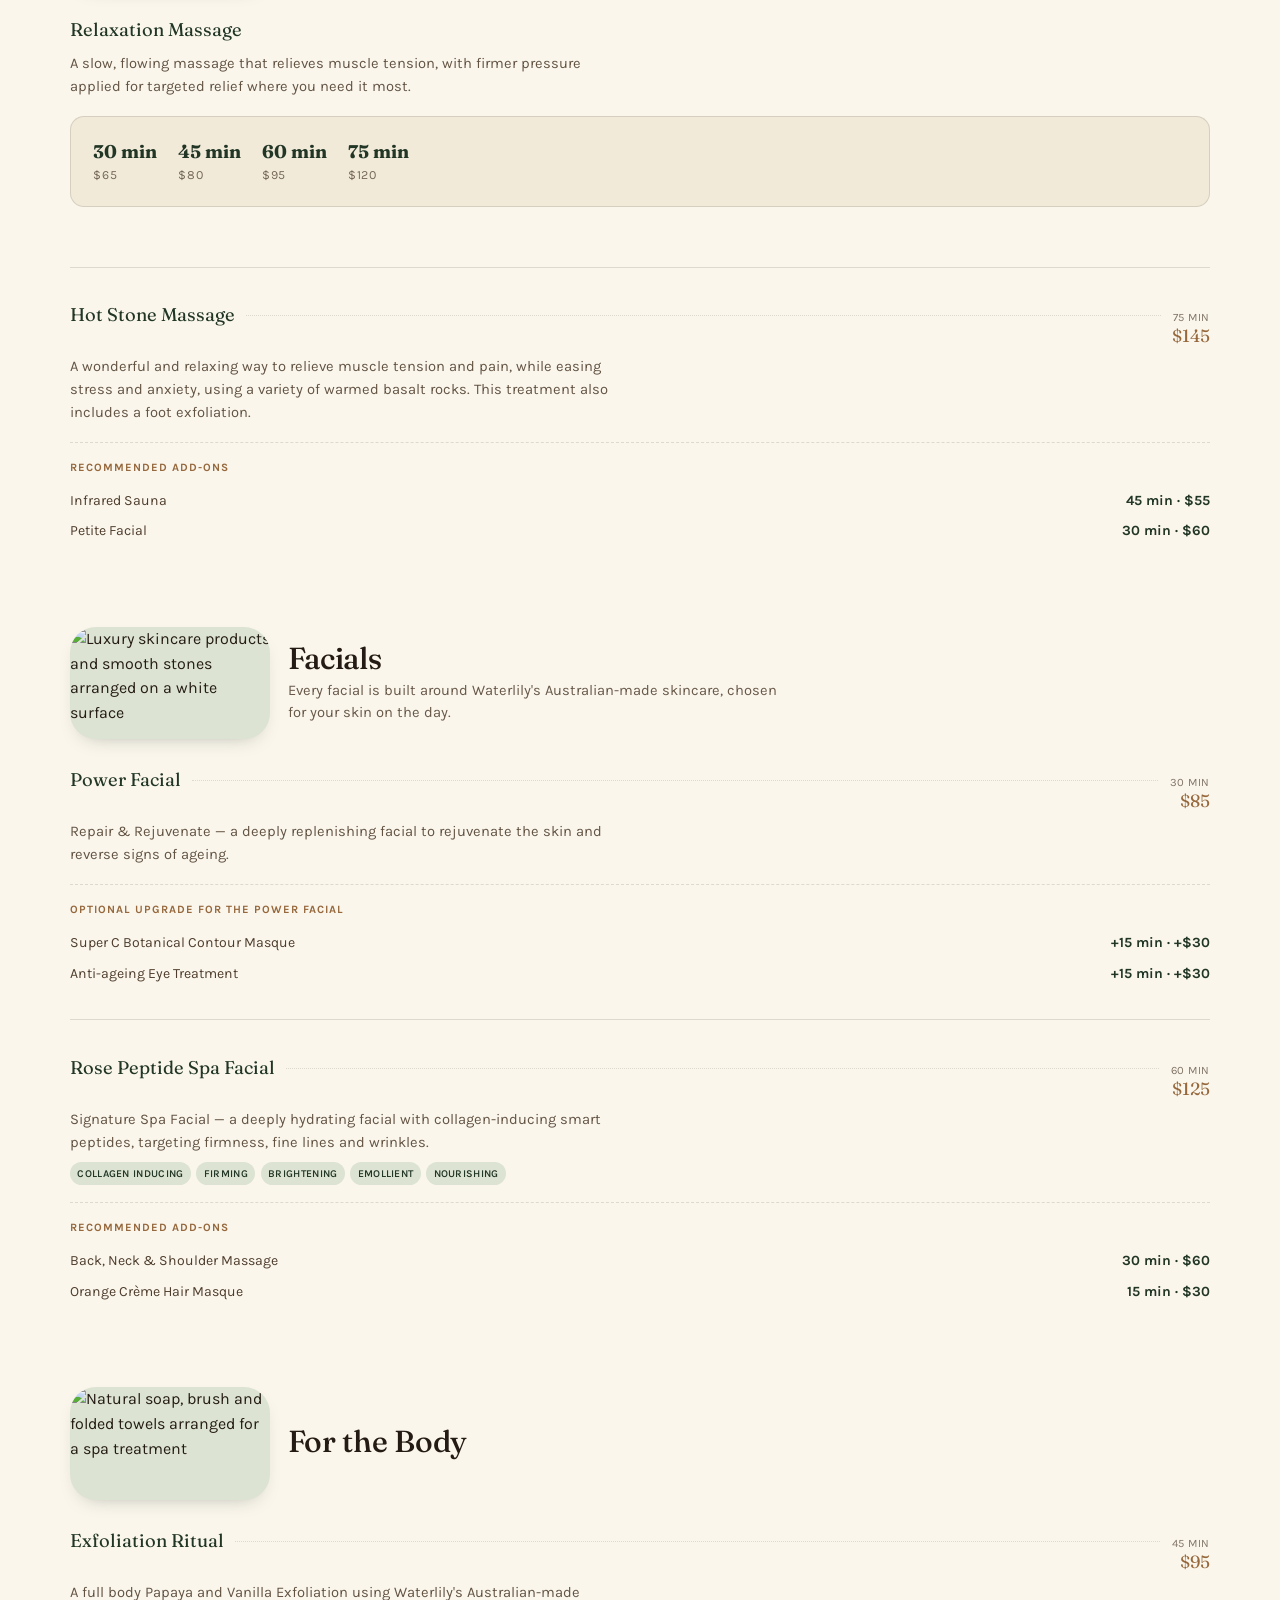
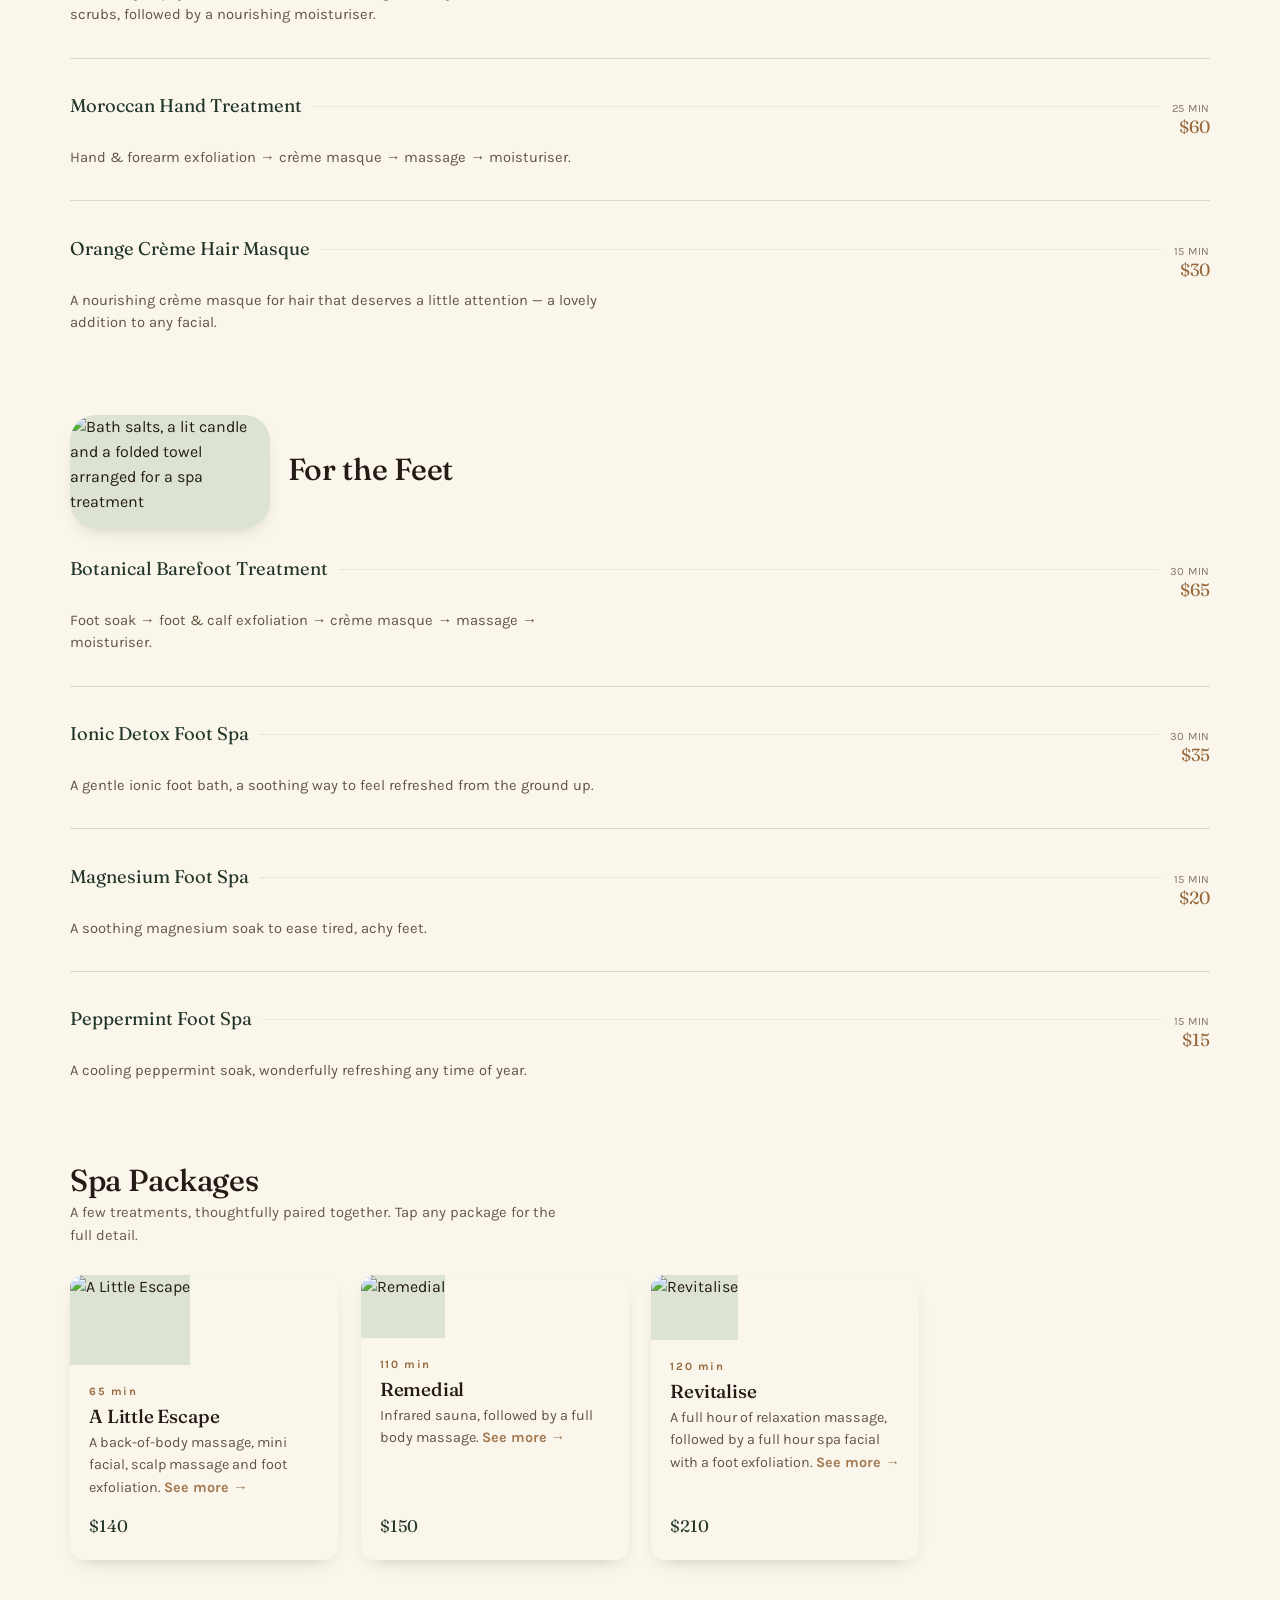
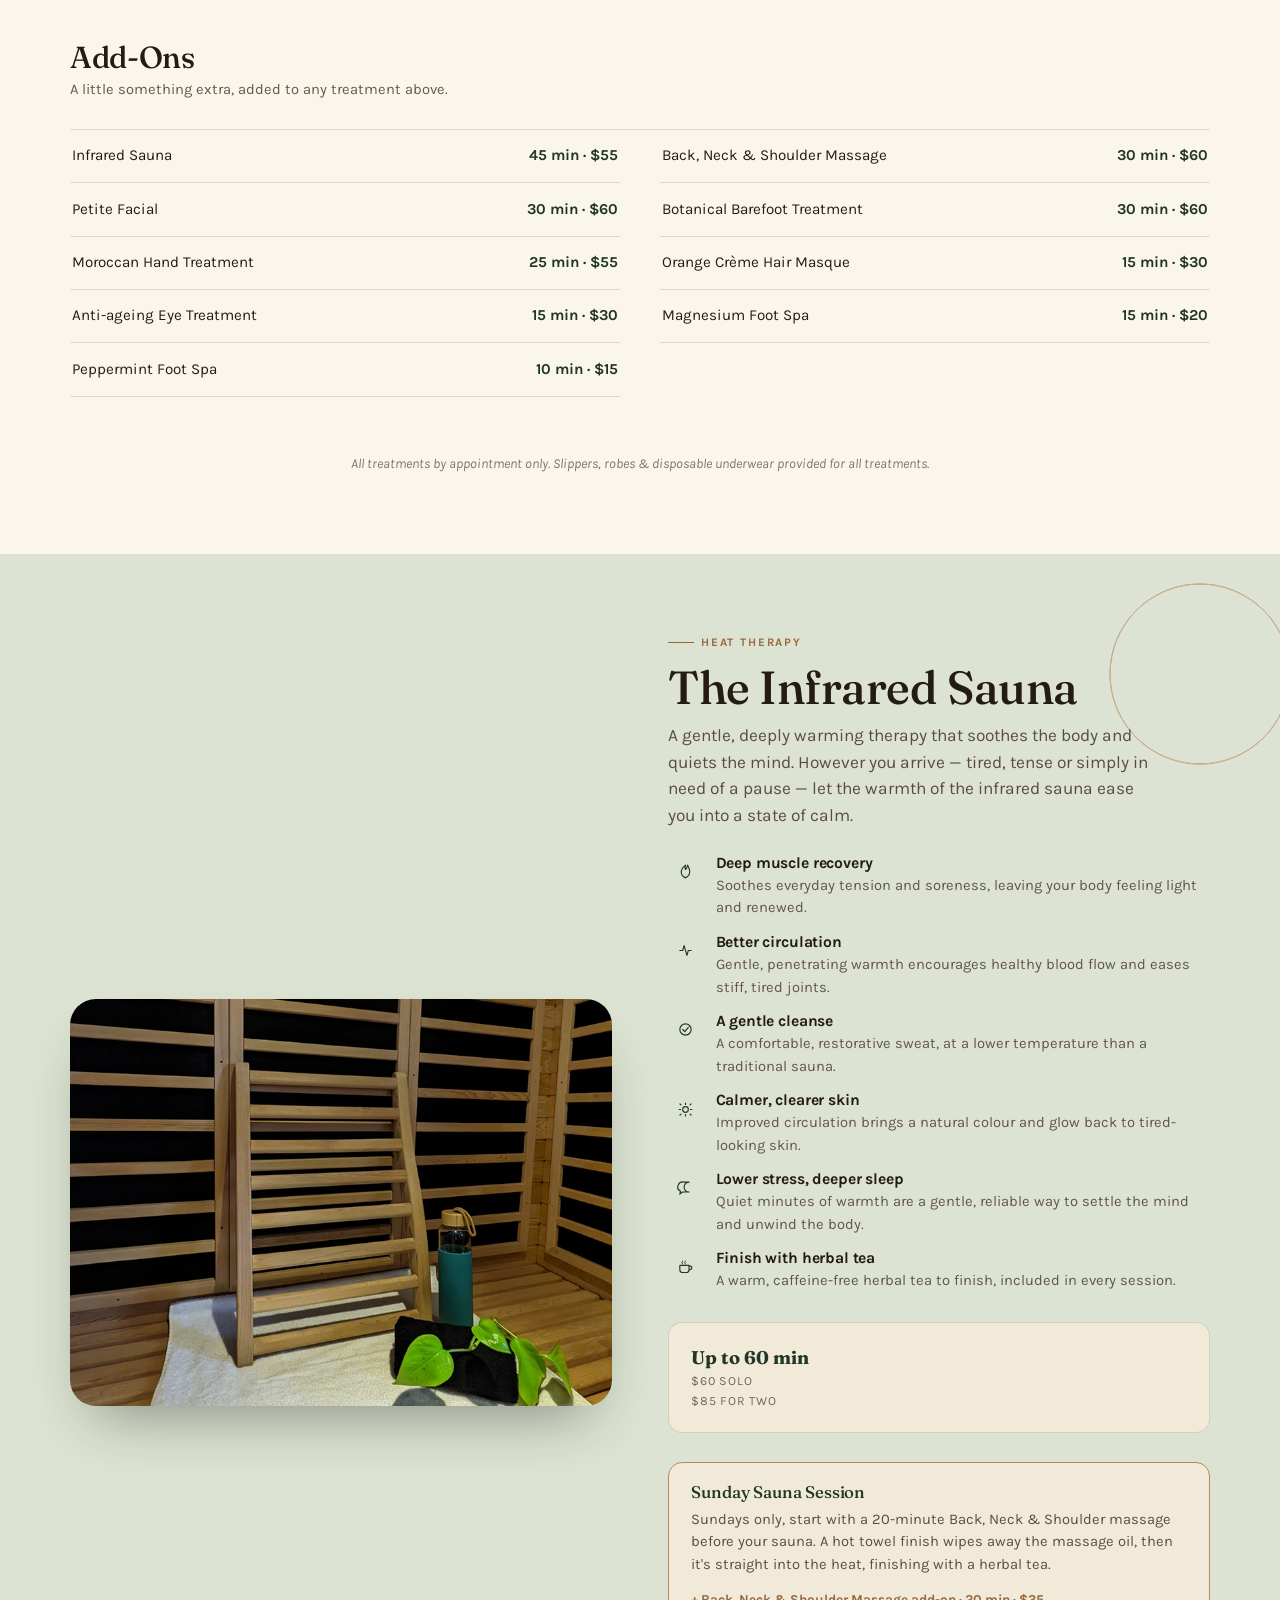
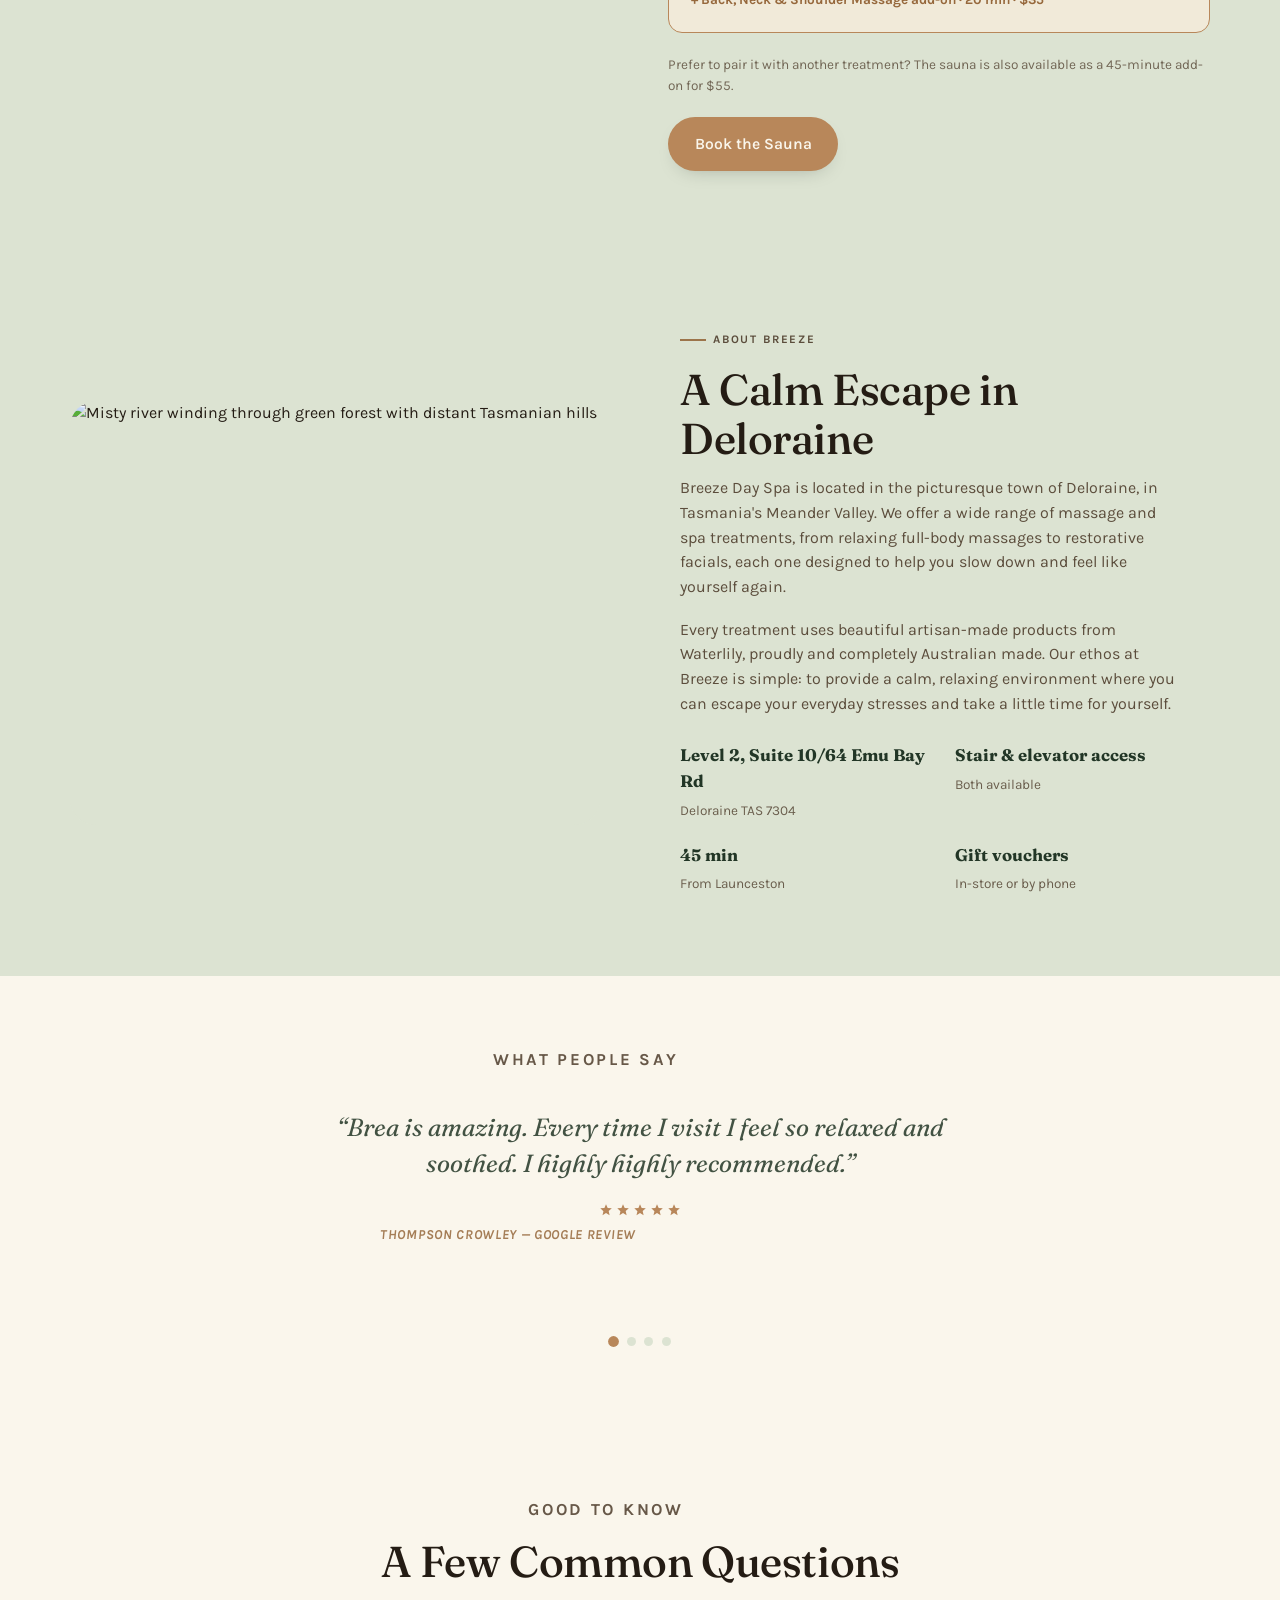
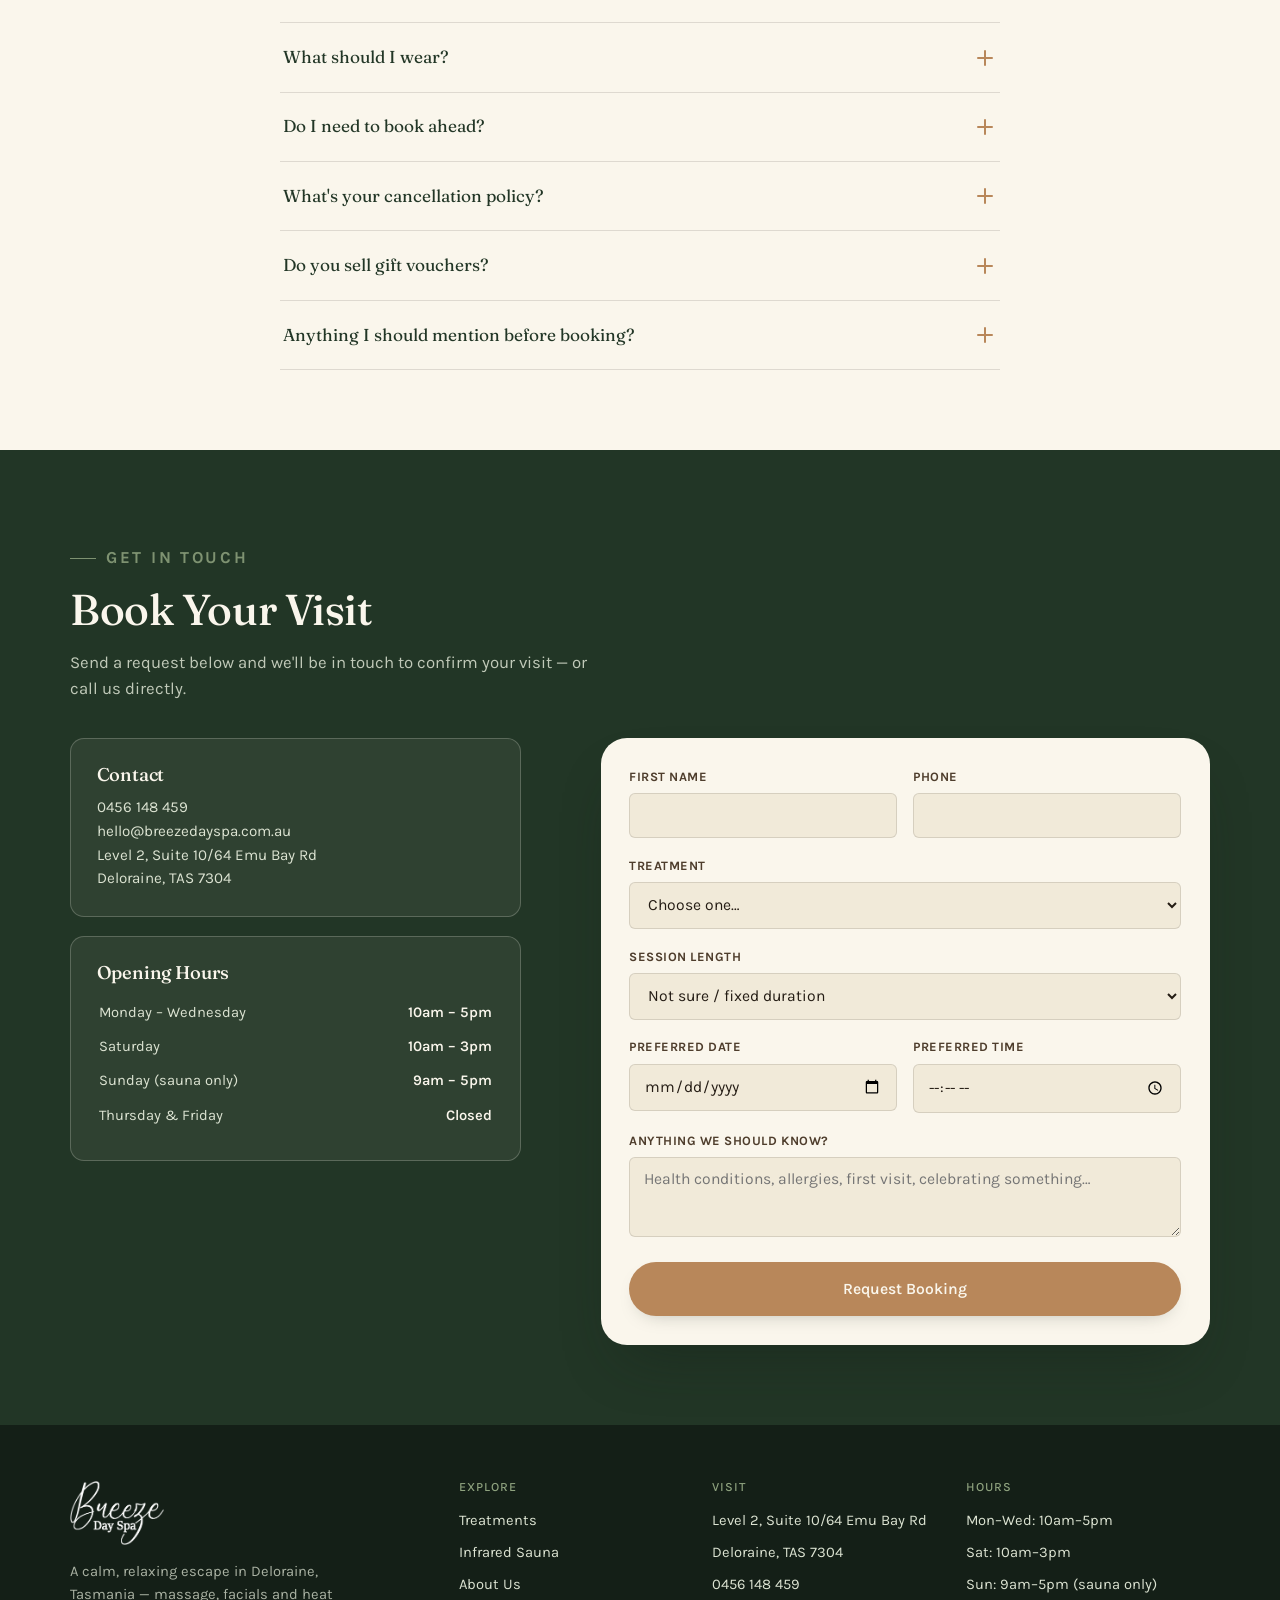
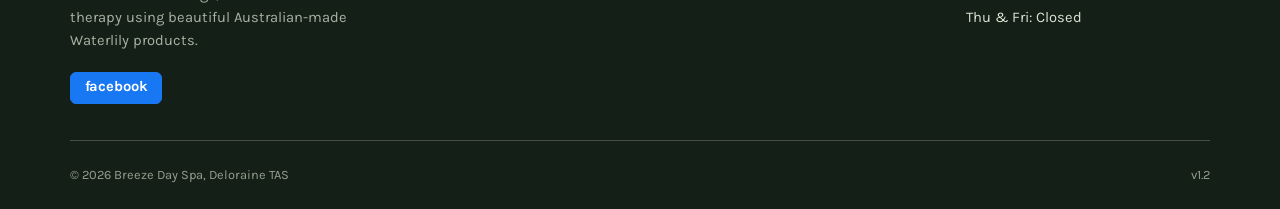
==== commit b77a3032: "Add files via upload" ====
--- a/index.html
+++ b/index.html
@@ -237,6 +237,13 @@
 .session-box .opt{display:flex;flex-direction:column;}
 .session-box .opt strong{font-family:var(--font-display);font-size:1.15rem;color:var(--forest);}
 .session-box .opt span{font-size:.78rem;text-transform:uppercase;letter-spacing:.06em;color:var(--bark);opacity:.75;}
+.sunday-callout{
+  background:var(--oat);border:1.5px solid var(--clay);border-radius:var(--radius-md);
+  padding:1.3rem 1.4rem;margin-bottom:1.3rem;
+}
+.sunday-callout h4{font-family:var(--font-display);font-size:1.05rem;color:var(--forest);margin-bottom:.4rem;}
+.sunday-callout p{font-size:.92rem;color:var(--bark);opacity:.9;margin-bottom:.6rem;}
+.sunday-callout .add-on-price{font-size:.85rem;font-weight:700;color:var(--clay-deep);}
 
 /* warmth ring signature graphic, used behind the sauna feature */
 .warmth-rings{position:absolute;pointer-events:none;z-index:-1;opacity:.55;}
@@ -819,6 +826,11 @@
             <span>$85 for two</span>
           </div>
         </div>
+        <div class="sunday-callout">
+          <h4>Sunday Sauna Session</h4>
+          <p>Sundays only, start with a 20-minute Back, Neck &amp; Shoulder massage before your sauna. A hot towel finish wipes away the massage oil, then it's straight into the heat, finishing with a herbal tea.</p>
+          <span class="add-on-price">+ Back, Neck &amp; Shoulder Massage add-on · 20 min · $35</span>
+        </div>
         <p style="font-size:.85rem;color:var(--bark);opacity:.75;margin-bottom:1.3rem;">Prefer to pair it with another treatment? The sauna is also available as a 45-minute add-on for $55.</p>
         <a href="#book" class="btn btn-primary">Book the Sauna</a>
       </div>
@@ -894,7 +906,7 @@
           <table class="hours-table">
             <tr><td>Monday – Wednesday</td><td>10am – 5pm</td></tr>
             <tr><td>Saturday</td><td>10am – 3pm</td></tr>
-            <tr><td>Sunday (sauna only)</td><td>10am – 3pm</td></tr>
+            <tr><td>Sunday (sauna only)</td><td>9am – 5pm</td></tr>
             <tr><td>Thursday &amp; Friday</td><td>Closed</td></tr>
           </table>
         </div>
@@ -940,6 +952,7 @@
             </optgroup>
             <optgroup label="Other">
               <option>Infrared Sauna</option>
+              <option>Sunday Sauna + Massage</option>
               <option>Not sure yet</option>
             </optgroup>
           </select>
@@ -949,10 +962,12 @@
           <select id="duration" name="duration">
             <option value="">Not sure / fixed duration</option>
             <option>15 min</option>
+            <option>20 min</option>
             <option>25 min</option>
             <option>30 min</option>
             <option>45 min</option>
             <option>60 min</option>
+            <option>65 min</option>
             <option>75 min</option>
             <option>90 min</option>
             <option>110 min</option>
@@ -1017,14 +1032,14 @@
         <ul>
           <li>Mon–Wed: 10am–5pm</li>
           <li>Sat: 10am–3pm</li>
-          <li>Sun: 10am–3pm (sauna only)</li>
+          <li>Sun: 9am–5pm (sauna only)</li>
           <li>Thu &amp; Fri: Closed</li>
         </ul>
       </div>
     </div>
     <div class="footer-bottom">
       <span>© 2026 Breeze Day Spa, Deloraine TAS</span>
-      <span>v1.0</span>
+      <span>v1.2</span>
     </div>
   </div>
 </footer>
@@ -1060,9 +1075,9 @@
 
   /* ---------- DATA ---------- */
   var PACKAGES = [
-    { name:'A Little Escape', duration:'60 min', price:'$140', img:5490094,
-      short:'A hydrating facial and a back, neck and shoulder massage.',
-      long:'A shorter escape for whenever you need one: a 30-minute hydrating facial paired with a 30-minute back, neck and shoulder massage. A lovely way to reset within the hour.' },
+    { name:'A Little Escape', duration:'65 min', price:'$140', img:5490094,
+      short:'A back-of-body massage, mini facial, scalp massage and foot exfoliation.',
+      long:'A complete top-to-toe reset in just over an hour: a back-of-body massage, mini facial, scalp massage and finishing off with a foot exfoliation. A little escape for whenever you need one, without giving up a whole afternoon.' },
     { name:'Remedial', duration:'110 min', price:'$150', img:3865676,
       short:'Infrared sauna, followed by a full body massage.',
       long:'Begin with time in the infrared sauna to gently warm and loosen the muscles, then settle in for a full body massage. A thorough, restorative combination for anyone carrying real tension.' },
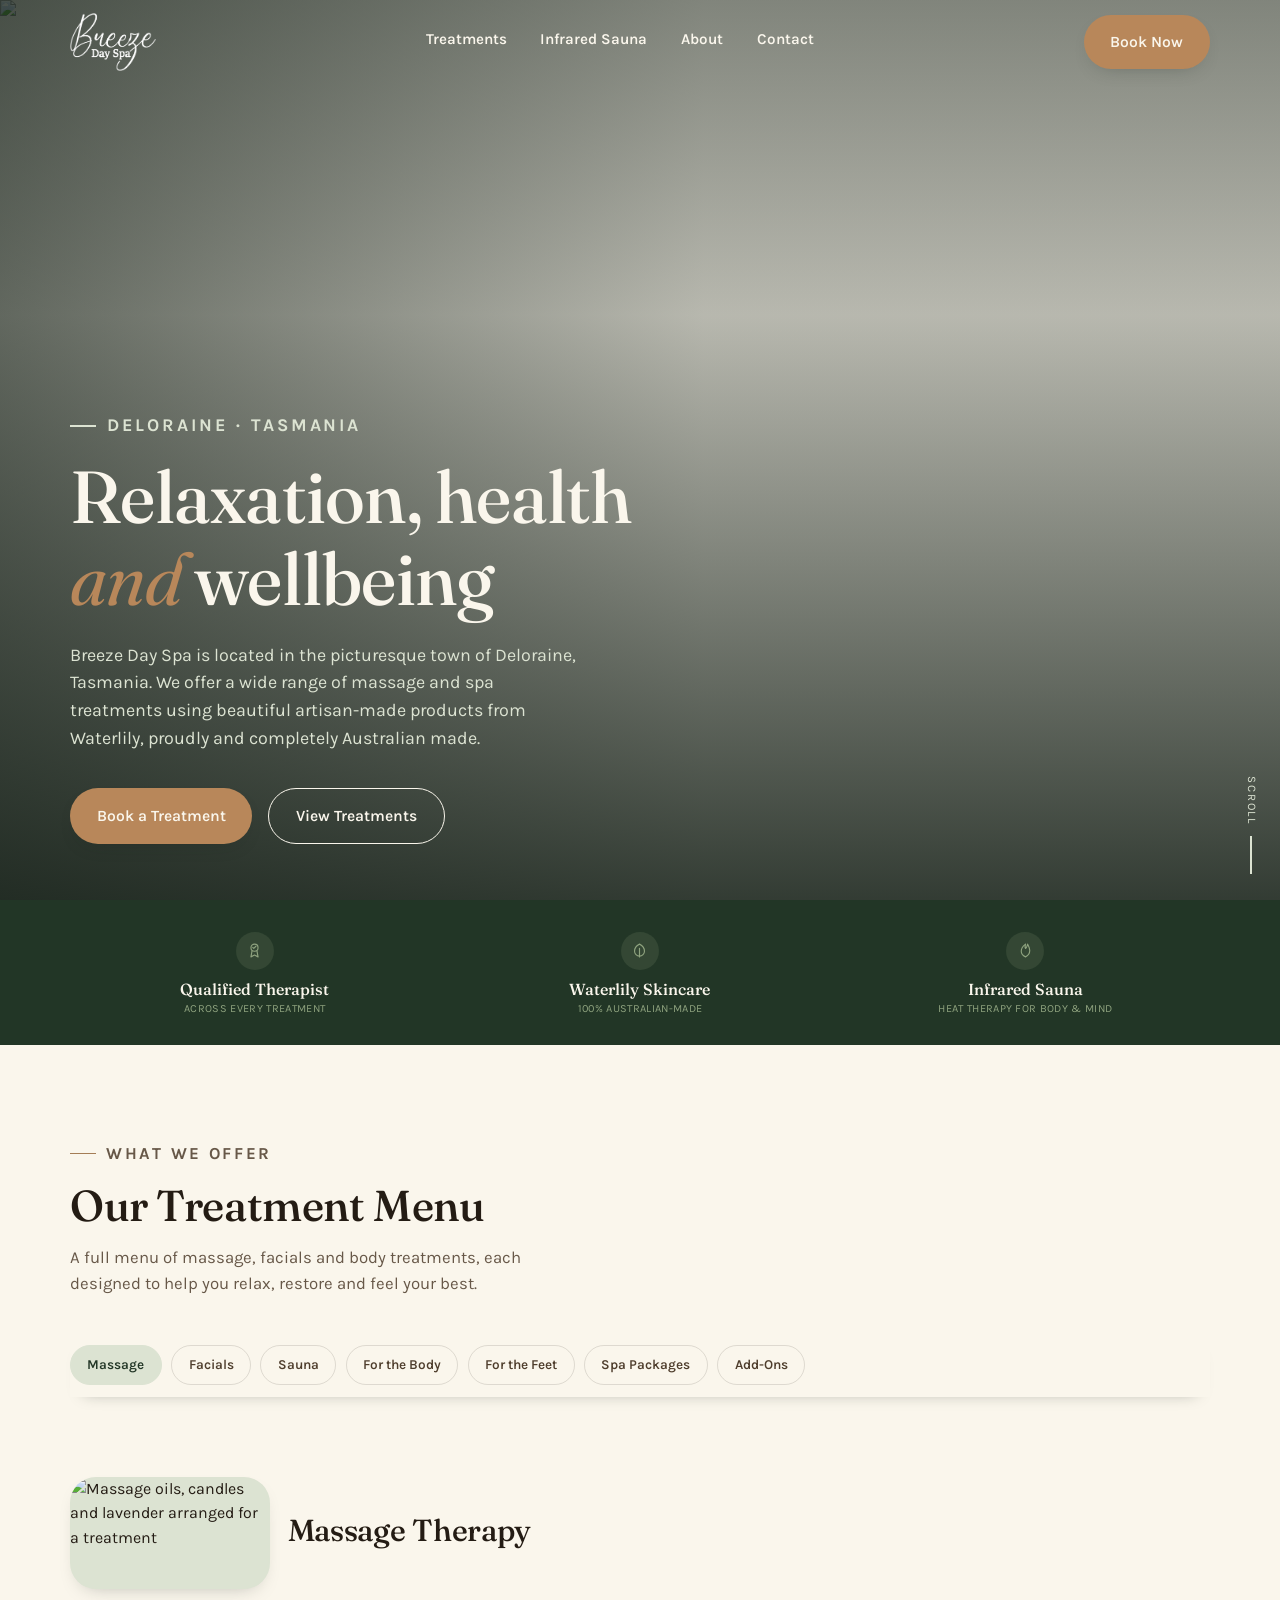
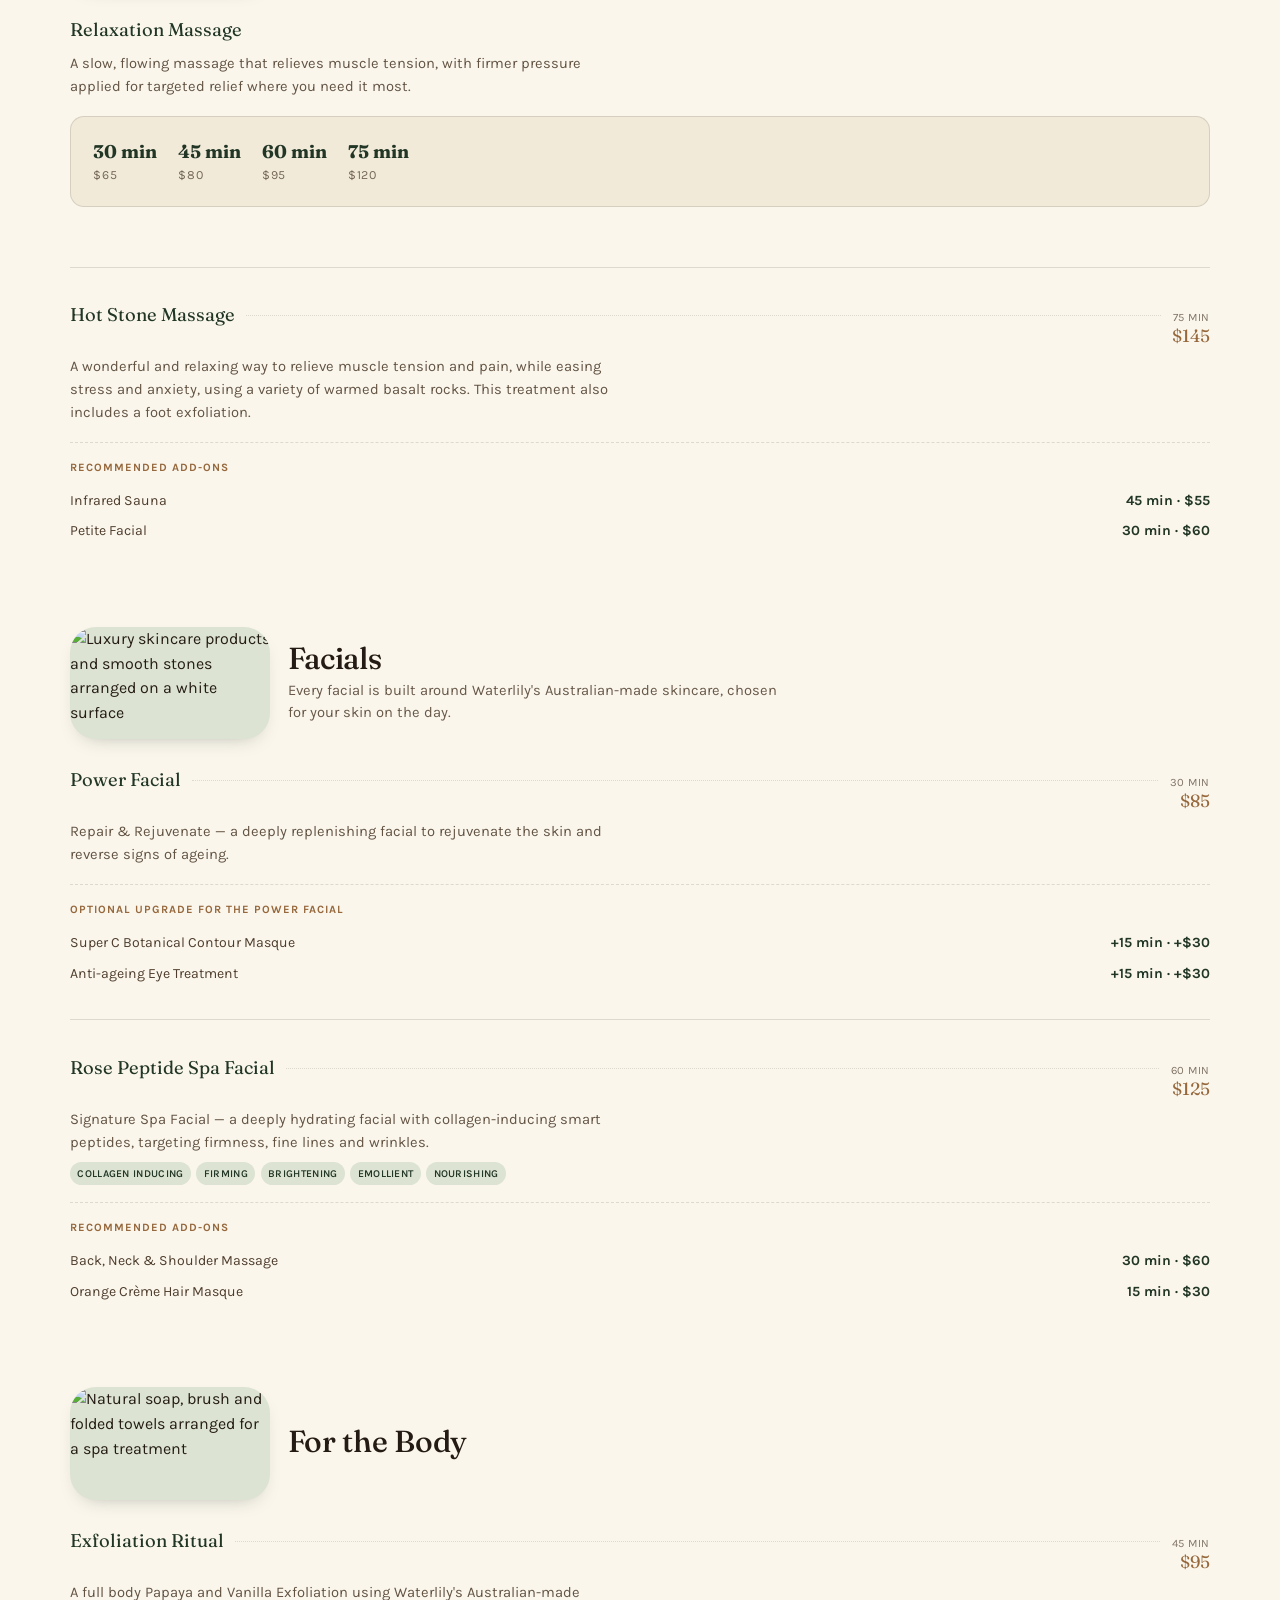
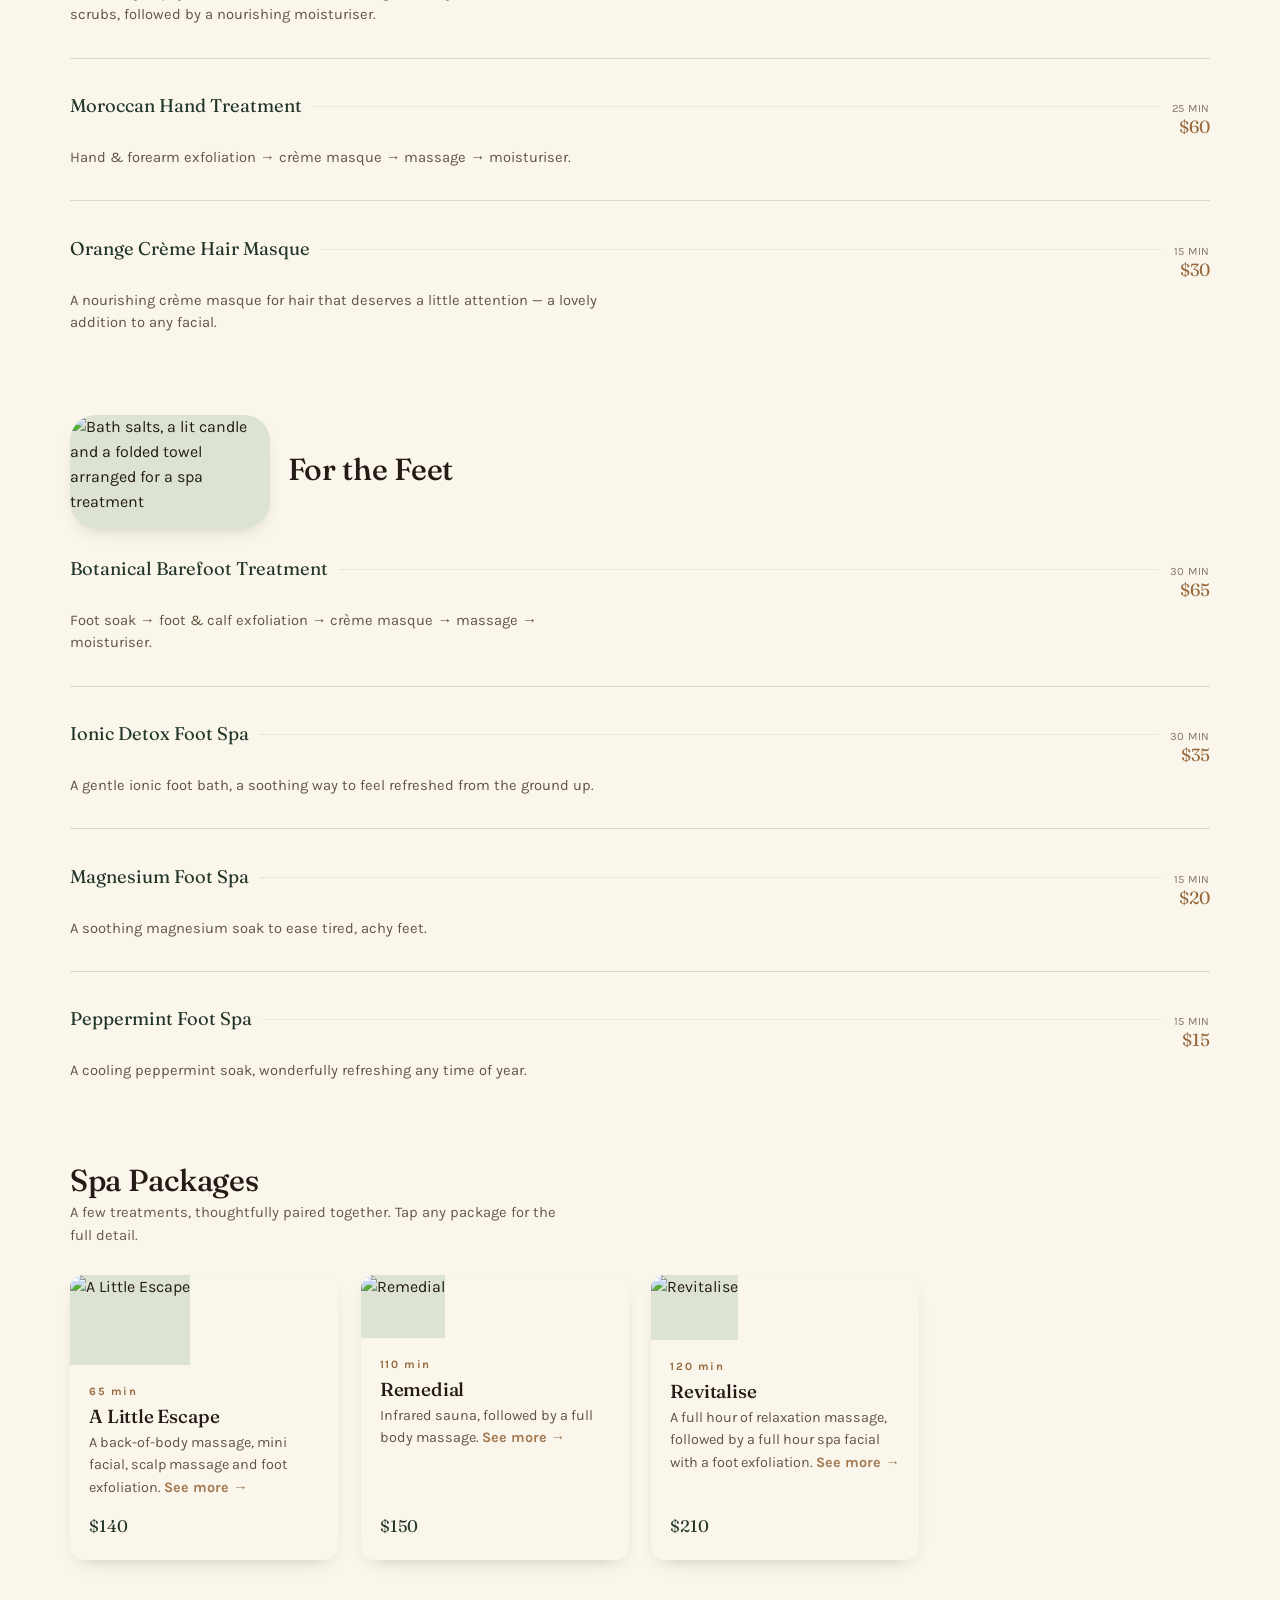
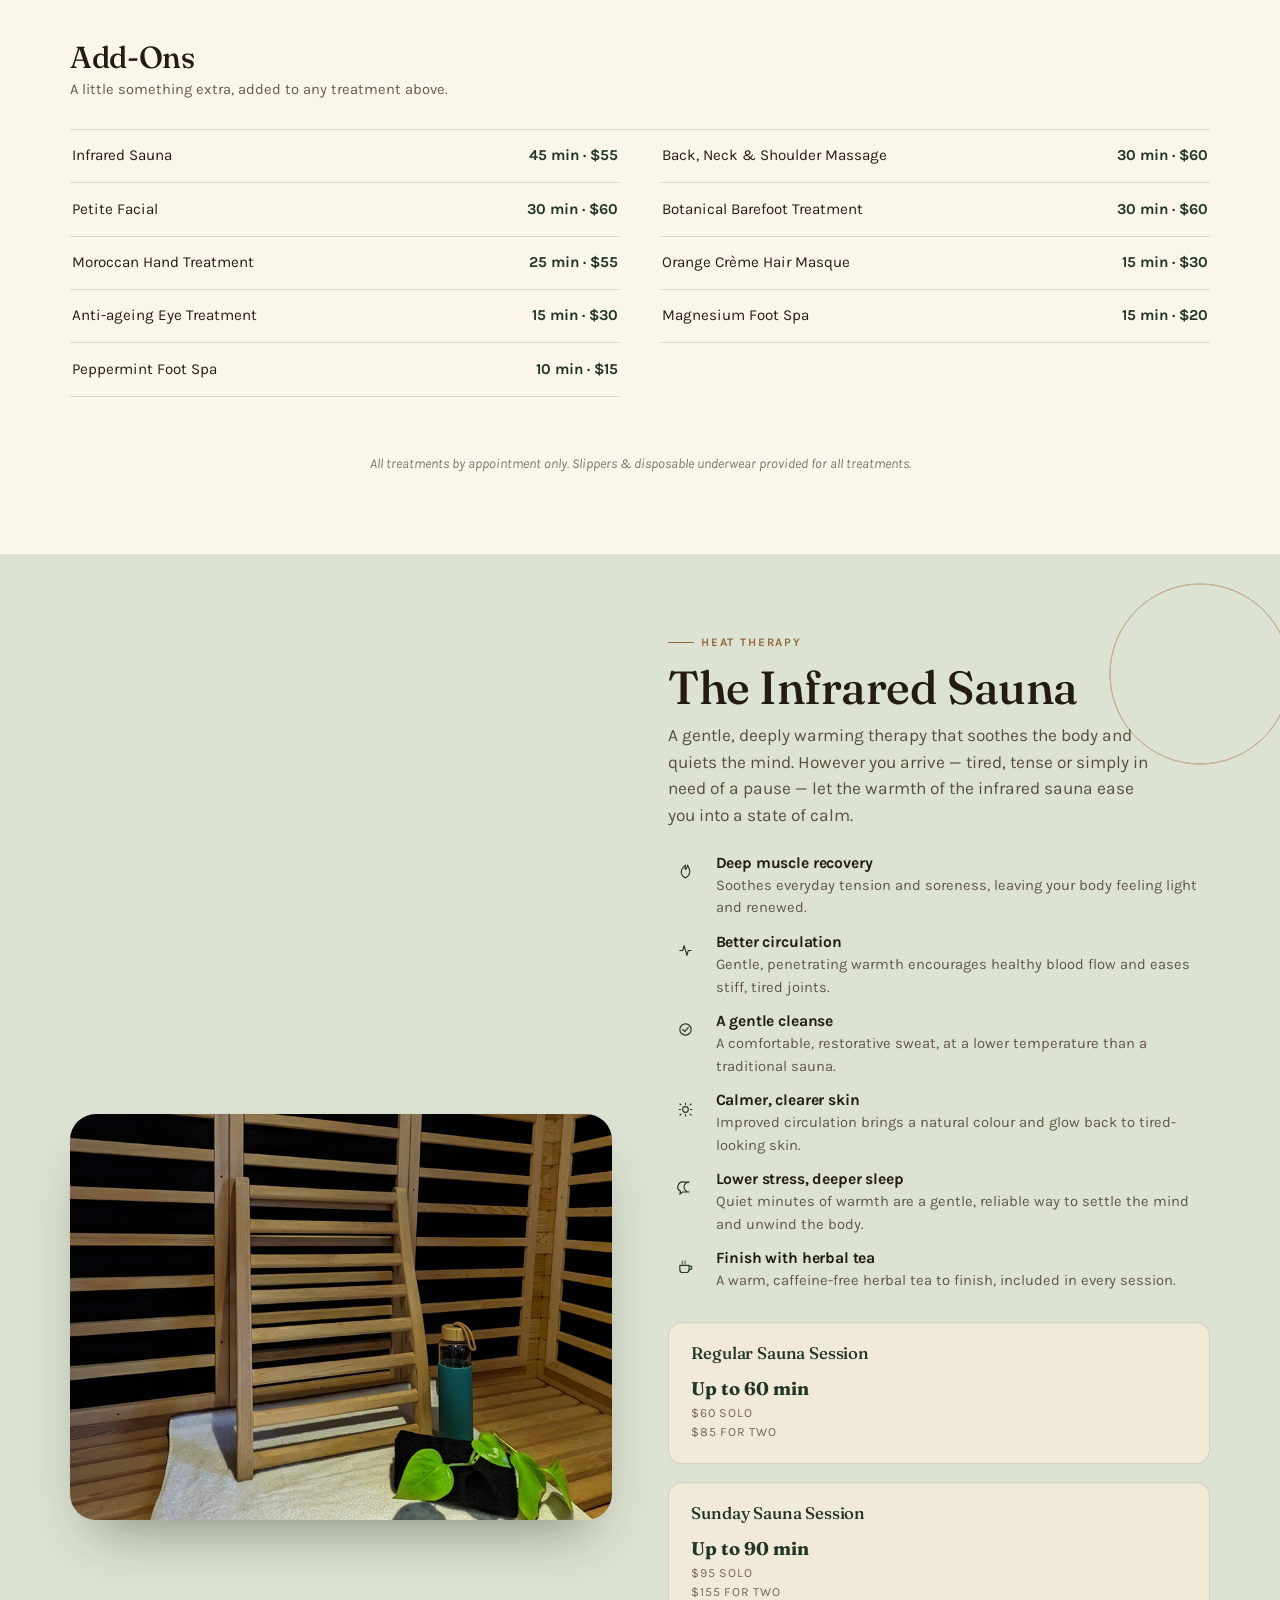
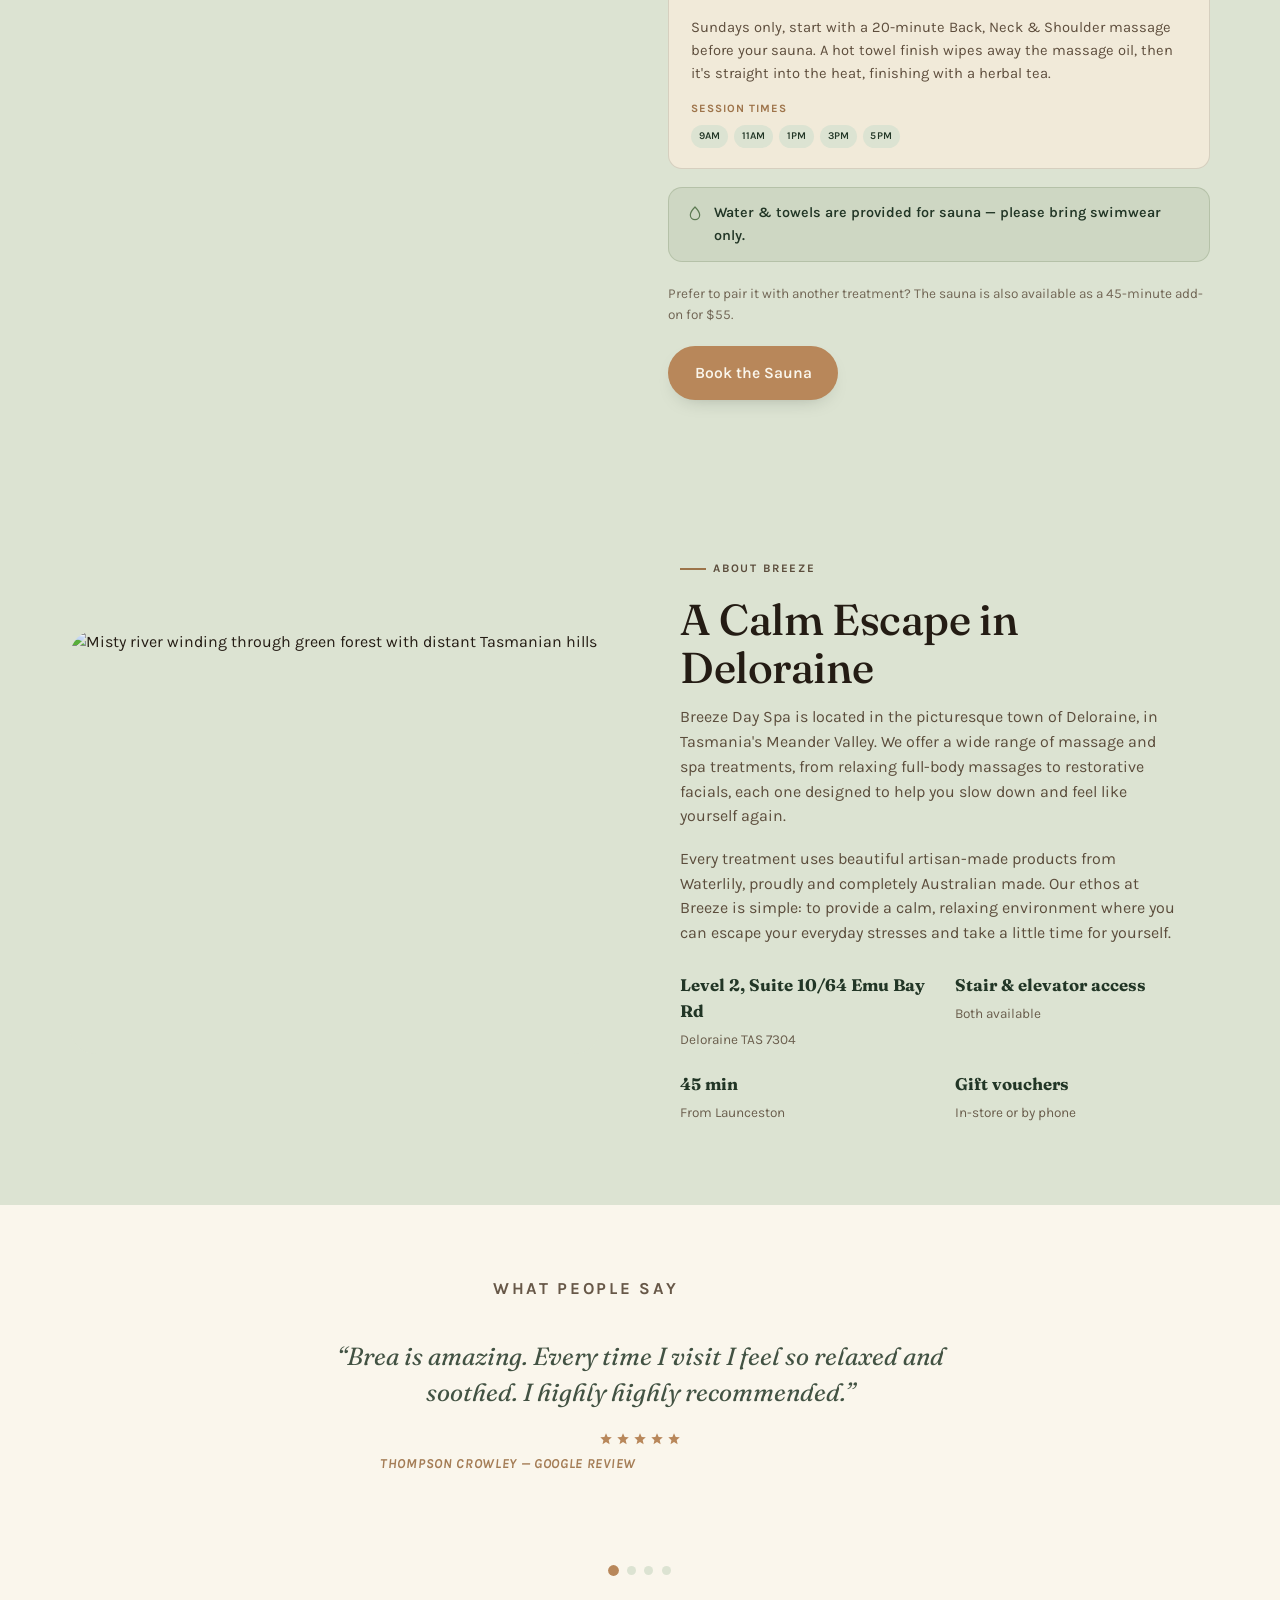
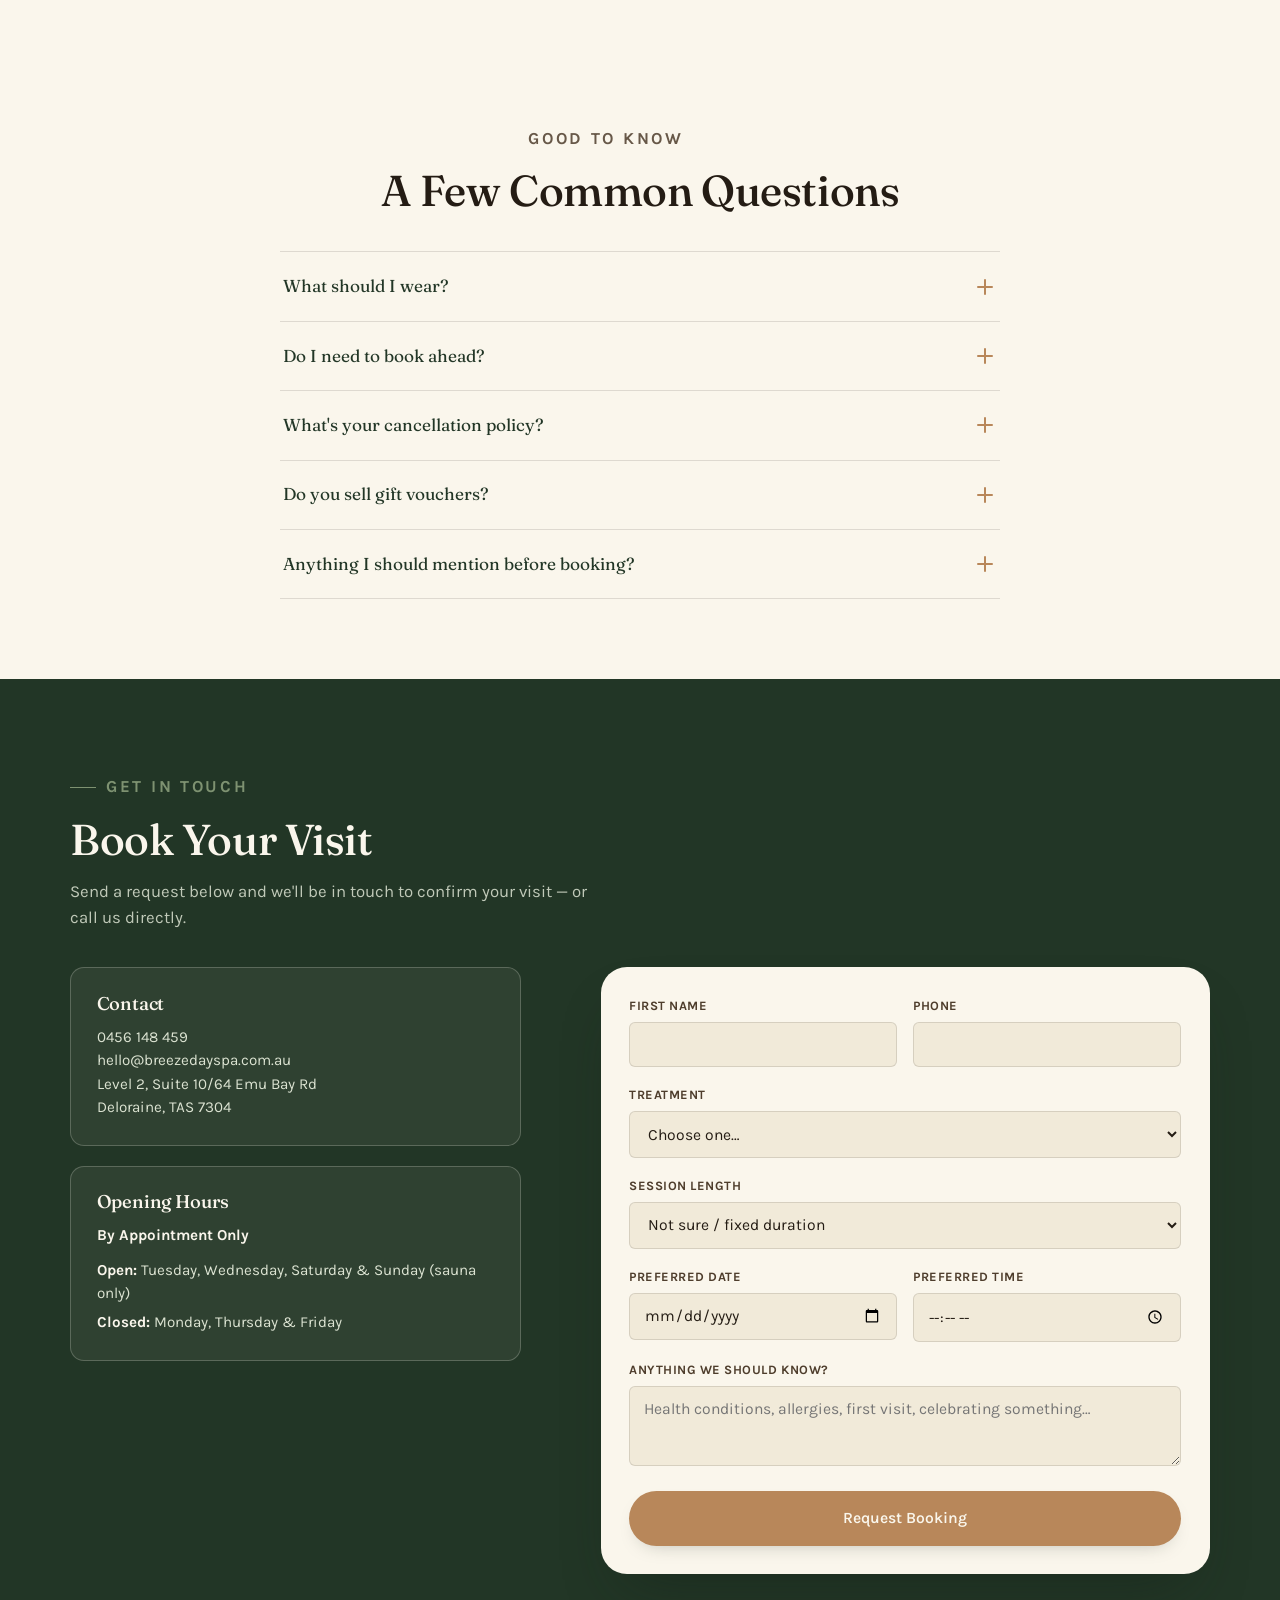
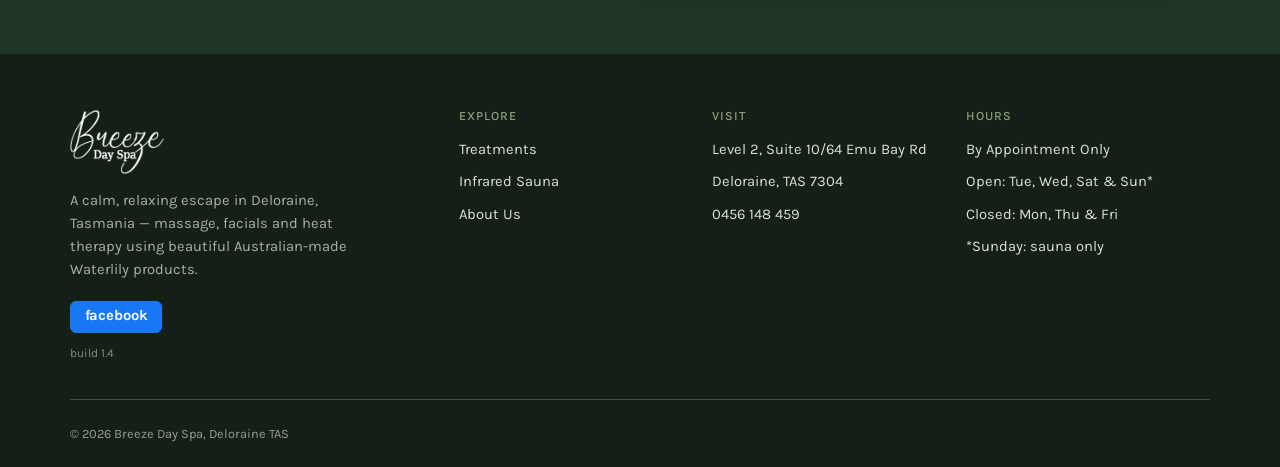
==== commit d610a3ed: "Add files via upload" ====
--- a/index.html
+++ b/index.html
@@ -237,13 +237,18 @@
 .session-box .opt{display:flex;flex-direction:column;}
 .session-box .opt strong{font-family:var(--font-display);font-size:1.15rem;color:var(--forest);}
 .session-box .opt span{font-size:.78rem;text-transform:uppercase;letter-spacing:.06em;color:var(--bark);opacity:.75;}
-.sunday-callout{
-  background:var(--oat);border:1.5px solid var(--clay);border-radius:var(--radius-md);
-  padding:1.3rem 1.4rem;margin-bottom:1.3rem;
-}
-.sunday-callout h4{font-family:var(--font-display);font-size:1.05rem;color:var(--forest);margin-bottom:.4rem;}
-.sunday-callout p{font-size:.92rem;color:var(--bark);opacity:.9;margin-bottom:.6rem;}
-.sunday-callout .add-on-price{font-size:.85rem;font-weight:700;color:var(--clay-deep);}
+.sauna-option{
+  background:var(--oat);border:1px solid var(--line);border-radius:var(--radius-md);
+  padding:1.3rem 1.4rem;margin-bottom:1.1rem;
+}
+.sauna-option h4{font-family:var(--font-display);font-size:1.05rem;color:var(--forest);margin-bottom:.8rem;}
+.sauna-option .opt-price{display:flex;flex-wrap:wrap;gap:1.3rem;}
+.sauna-option .opt{display:flex;flex-direction:column;}
+.sauna-option .opt strong{font-family:var(--font-display);font-size:1.15rem;color:var(--forest);}
+.sauna-option .opt span{font-size:.78rem;text-transform:uppercase;letter-spacing:.06em;color:var(--bark);opacity:.75;}
+.sauna-option p{font-size:.92rem;color:var(--bark);opacity:.9;margin-top:.9rem;margin-bottom:.9rem;}
+.sauna-option .time-pills{display:flex;flex-wrap:wrap;gap:.4rem;}
+.sauna-option .time-pills-label{font-size:.7rem;font-weight:700;letter-spacing:.09em;text-transform:uppercase;color:var(--clay-deep);margin-bottom:.5rem;}
 
 /* warmth ring signature graphic, used behind the sauna feature */
 .warmth-rings{position:absolute;pointer-events:none;z-index:-1;opacity:.55;}
@@ -275,6 +280,18 @@
   transition:background .3s var(--ease),border-color .3s var(--ease),color .3s var(--ease);
 }
 .menu-nav a.active{background:var(--mist);border-color:var(--mist);color:var(--forest);}
+.menu-nav.pinned{
+  position:fixed;left:50%;transform:translateX(-50%);
+  width:100%;max-width:1180px;padding-inline:1.25rem;
+}
+#sauna{scroll-margin-top:calc(var(--header-h) + var(--menu-nav-h) + 18px);}
+.water-note{
+  display:flex;align-items:flex-start;gap:.7rem;
+  background:rgba(143,163,127,.18);border:1px solid rgba(143,163,127,.4);
+  border-radius:var(--radius-md);padding:.9rem 1.1rem;margin-bottom:1.3rem;
+}
+.water-note .ico{flex-shrink:0;color:var(--moss);margin-top:.1rem;}
+.water-note p{font-size:.9rem;font-weight:600;color:var(--forest);margin:0;}
 
 .menu-category{margin-top:var(--space-6);scroll-margin-top:calc(var(--header-h) + var(--menu-nav-h) + 18px);}
 .menu-category:first-of-type{margin-top:0;}
@@ -416,9 +433,6 @@
 .info-card{background:rgba(250,246,236,.06);border:1px solid var(--line-light);border-radius:var(--radius-md);padding:1.6rem;}
 .info-card h3{font-size:1.15rem;color:var(--oat-light);margin-bottom:.7rem;}
 .info-card p, .info-card a{color:var(--mist);font-size:.95rem;}
-.hours-table{width:100%;font-size:.92rem;color:var(--mist);}
-.hours-table td{padding:.3rem 0;}
-.hours-table td:last-child{text-align:right;color:var(--oat-light);font-weight:600;}
 
 .book-form{background:var(--oat-light);border-radius:var(--radius-lg);padding:1.8rem;box-shadow:var(--shadow-lg);color:var(--ink);}
 .form-row{margin-bottom:1.1rem;}
@@ -460,6 +474,7 @@
   font-size:.92rem;letter-spacing:-0.01em;
 }
 .footer-social a.fb-wordmark:hover{background:#166FE0;border-color:#166FE0;}
+.version-tag{display:block;margin-top:.7rem;font-size:.75rem;opacity:.55;}
 .footer-bottom{display:flex;flex-wrap:wrap;justify-content:space-between;gap:.8rem;padding-top:var(--space-3);font-size:.8rem;opacity:.65;}
 @media(min-width:860px){
   .footer-top{grid-template-columns:1.3fr .8fr .8fr .9fr;}
@@ -568,6 +583,7 @@
     <nav class="menu-nav" aria-label="Treatment categories">
       <a href="#cat-massage">Massage</a>
       <a href="#cat-facials">Facials</a>
+      <a href="#sauna">Sauna</a>
       <a href="#cat-body">For the Body</a>
       <a href="#cat-feet">For the Feet</a>
       <a href="#cat-packages">Spa Packages</a>
@@ -761,7 +777,7 @@
       </div>
     </div>
 
-    <p class="menu-footnote">All treatments by appointment only. Slippers, robes &amp; disposable underwear provided for all treatments.</p>
+    <p class="menu-footnote">All treatments by appointment only. Slippers &amp; disposable underwear provided for all treatments.</p>
   </div>
 </section>
 
@@ -819,17 +835,40 @@
             <div><h4>Finish with herbal tea</h4><p>A warm, caffeine-free herbal tea to finish, included in every session.</p></div>
           </div>
         </div>
-        <div class="session-box">
-          <div class="opt">
-            <strong>Up to 60 min</strong>
-            <span>$60 solo</span>
-            <span>$85 for two</span>
-          </div>
-        </div>
-        <div class="sunday-callout">
+        <div class="sauna-option">
+          <h4>Regular Sauna Session</h4>
+          <div class="opt-price">
+            <div class="opt">
+              <strong>Up to 60 min</strong>
+              <span>$60 solo</span>
+              <span>$85 for two</span>
+            </div>
+          </div>
+        </div>
+        <div class="sauna-option">
           <h4>Sunday Sauna Session</h4>
+          <div class="opt-price">
+            <div class="opt">
+              <strong>Up to 90 min</strong>
+              <span>$95 solo</span>
+              <span>$155 for two</span>
+            </div>
+          </div>
           <p>Sundays only, start with a 20-minute Back, Neck &amp; Shoulder massage before your sauna. A hot towel finish wipes away the massage oil, then it's straight into the heat, finishing with a herbal tea.</p>
-          <span class="add-on-price">+ Back, Neck &amp; Shoulder Massage add-on · 20 min · $35</span>
+          <p class="time-pills-label">Session times</p>
+          <div class="time-pills">
+            <span class="tag-pill">9am</span>
+            <span class="tag-pill">11am</span>
+            <span class="tag-pill">1pm</span>
+            <span class="tag-pill">3pm</span>
+            <span class="tag-pill">5pm</span>
+          </div>
+        </div>
+        <div class="water-note">
+          <span class="ico" aria-hidden="true">
+            <svg width="16" height="16" viewBox="0 0 24 24" fill="none"><path d="M12 3c-4 4-7 8-7 12a7 7 0 0014 0c0-4-3-8-7-12z" stroke="currentColor" stroke-width="1.8" stroke-linejoin="round"/></svg>
+          </span>
+          <p>Water &amp; towels are provided for sauna — please bring swimwear only.</p>
         </div>
         <p style="font-size:.85rem;color:var(--bark);opacity:.75;margin-bottom:1.3rem;">Prefer to pair it with another treatment? The sauna is also available as a 45-minute add-on for $55.</p>
         <a href="#book" class="btn btn-primary">Book the Sauna</a>
@@ -903,12 +942,9 @@
         </div>
         <div class="info-card book-hours reveal">
           <h3>Opening Hours</h3>
-          <table class="hours-table">
-            <tr><td>Monday – Wednesday</td><td>10am – 5pm</td></tr>
-            <tr><td>Saturday</td><td>10am – 3pm</td></tr>
-            <tr><td>Sunday (sauna only)</td><td>9am – 5pm</td></tr>
-            <tr><td>Thursday &amp; Friday</td><td>Closed</td></tr>
-          </table>
+          <p style="font-weight:700;color:var(--oat-light);margin-bottom:.7rem;">By Appointment Only</p>
+          <p style="margin-bottom:.3rem;"><strong style="color:var(--oat-light);">Open:</strong> Tuesday, Wednesday, Saturday &amp; Sunday (sauna only)</p>
+          <p><strong style="color:var(--oat-light);">Closed:</strong> Monday, Thursday &amp; Friday</p>
         </div>
       </div>
       <form class="book-form reveal" id="bookForm">
@@ -1010,6 +1046,7 @@
         <div class="footer-social">
           <a href="#" aria-label="Facebook" class="fb-wordmark">facebook</a>
         </div>
+        <span class="version-tag">build 1.4</span>
       </div>
       <div class="footer-col">
         <h4>Explore</h4>
@@ -1030,16 +1067,15 @@
       <div class="footer-col">
         <h4>Hours</h4>
         <ul>
-          <li>Mon–Wed: 10am–5pm</li>
-          <li>Sat: 10am–3pm</li>
-          <li>Sun: 9am–5pm (sauna only)</li>
-          <li>Thu &amp; Fri: Closed</li>
+          <li>By Appointment Only</li>
+          <li>Open: Tue, Wed, Sat &amp; Sun*</li>
+          <li>Closed: Mon, Thu &amp; Fri</li>
+          <li>*Sunday: sauna only</li>
         </ul>
       </div>
     </div>
     <div class="footer-bottom">
       <span>© 2026 Breeze Day Spa, Deloraine TAS</span>
-      <span>v1.2</span>
     </div>
   </div>
 </footer>
@@ -1094,7 +1130,7 @@
   ];
 
   var FAQS = [
-    { q:'What should I wear?', a:'Loose, comfortable clothing to arrive and leave in is lovely — robes, towels and sandals are provided for treatments and the sauna, so there\'s nothing to think about once you\'re here.' },
+    { q:'What should I wear?', a:'Loose, comfortable clothing to arrive and leave in is lovely — towels and sandals are provided for treatments and the sauna, so there\'s nothing to think about once you\'re here.' },
     { q:'Do I need to book ahead?', a:'For treatments and the sauna, yes — a day or two\'s notice helps us set aside time just for you.' },
     { q:'What\'s your cancellation policy?', a:'We simply ask for 24 hours\' notice where possible, so we can offer the spot to someone else who needs a little calm.' },
     { q:'Do you sell gift vouchers?', a:'Yes — in person or over the phone, for any dollar amount or a specific treatment. A gentle way to share a moment of relaxation with someone.' },
@@ -1144,6 +1180,9 @@
   /* ---------- TREATMENT MENU: STICKY NAV SCROLLSPY + PILL AUTO-SCROLL ---------- */
   var menuNav = document.querySelector('.menu-nav');
   var menuCategories = Array.prototype.slice.call(document.querySelectorAll('.menu-category'));
+  var saunaSection = document.getElementById('sauna');
+  var treatmentsContainer = menuNav ? menuNav.closest('.container') : null;
+  if (saunaSection) menuCategories.push(saunaSection);
   if (menuNav && menuCategories.length) {
     var menuNavLinks = Array.prototype.slice.call(menuNav.querySelectorAll('a'));
 
@@ -1195,15 +1234,27 @@
       }
     }
 
+    /* keeps the nav visible through the Sauna section too, not just the treatment menu */
+    function updateNavPin() {
+      if (!saunaSection || !treatmentsContainer) return;
+      var stickyTop = header.offsetHeight;
+      var navH = menuNav.offsetHeight;
+      var containerBottom = treatmentsContainer.getBoundingClientRect().bottom;
+      var saunaBottom = saunaSection.getBoundingClientRect().bottom;
+      var shouldPin = containerBottom <= stickyTop + navH && saunaBottom > stickyTop;
+      menuNav.classList.toggle('pinned', shouldPin);
+    }
+
     var menuTicking = false;
     function onMenuScroll() {
       if (menuTicking) return;
       menuTicking = true;
-      window.requestAnimationFrame(function () { updateActiveCategory(); menuTicking = false; });
+      window.requestAnimationFrame(function () { updateActiveCategory(); updateNavPin(); menuTicking = false; });
     }
     window.addEventListener('scroll', onMenuScroll, { passive: true });
     window.addEventListener('resize', onMenuScroll);
     updateActiveCategory();
+    updateNavPin();
   }
 
   /* ---------- SPA PACKAGE GRID ---------- */
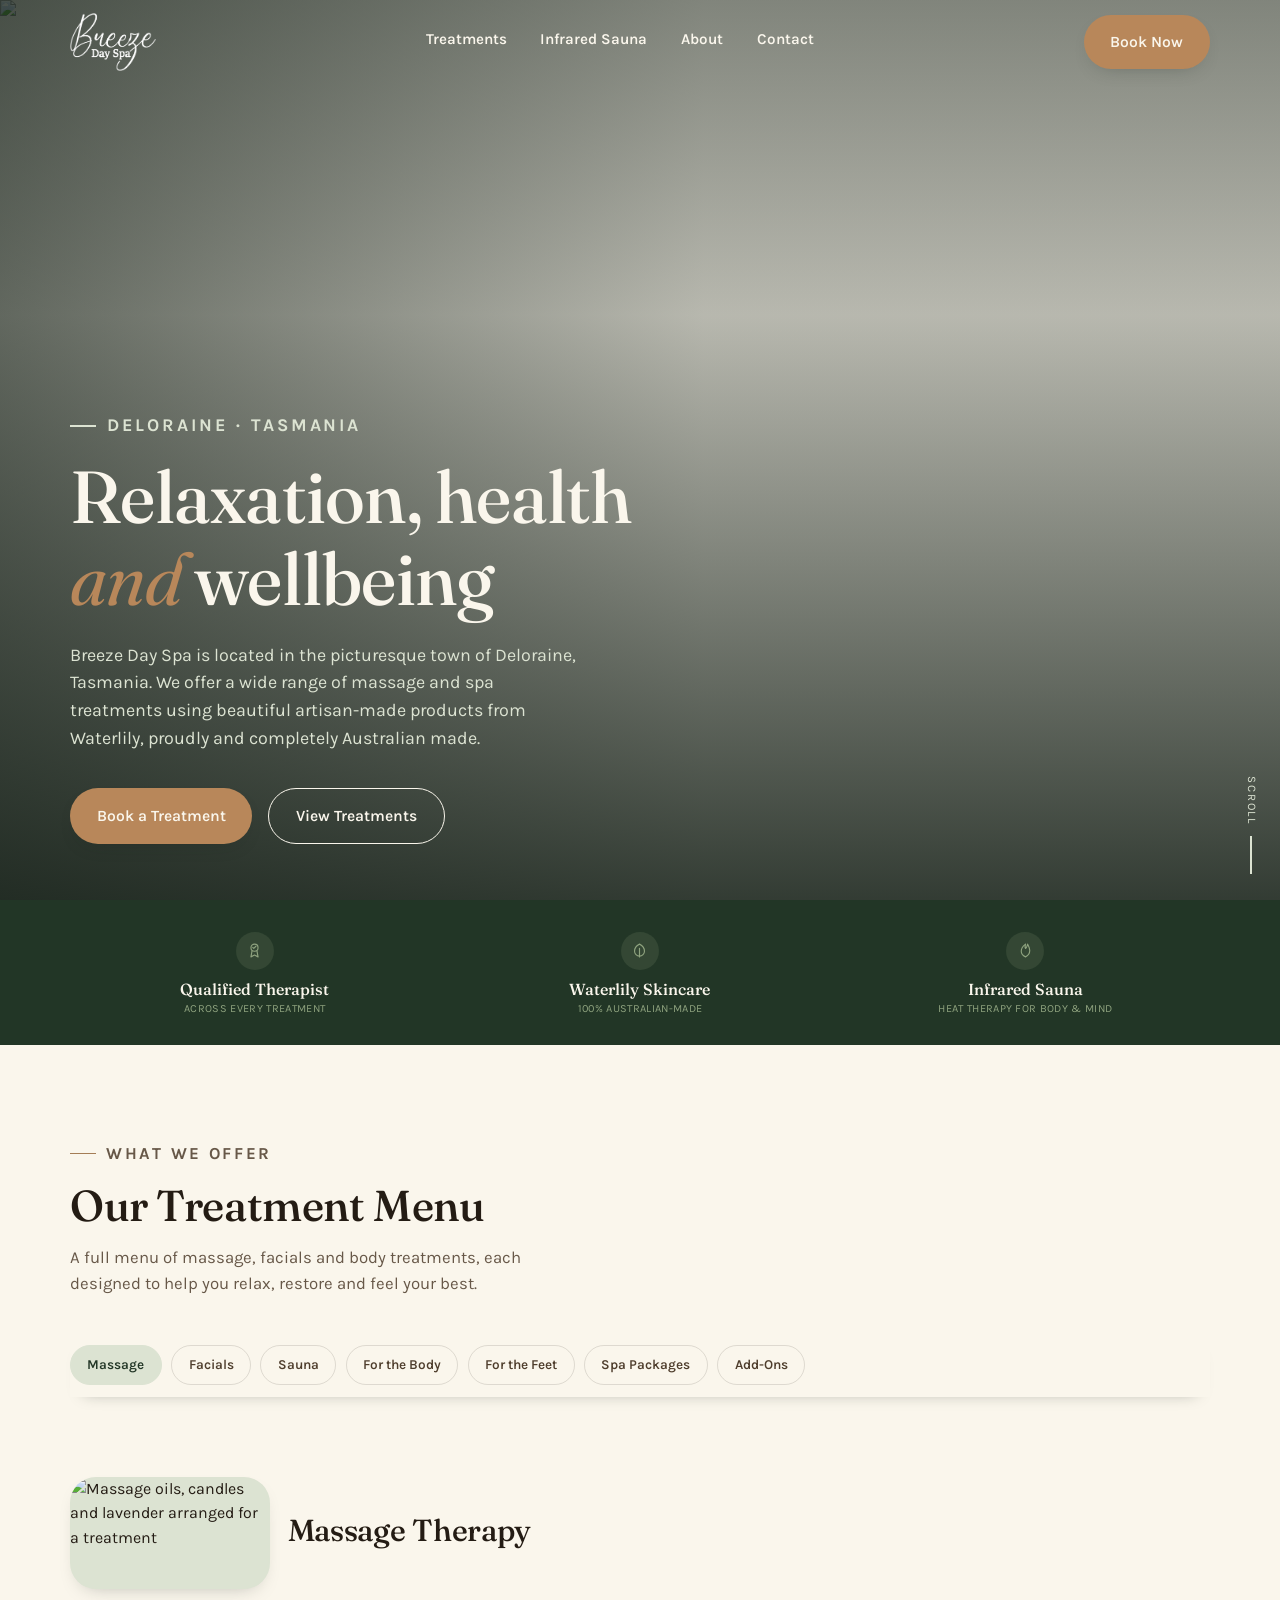
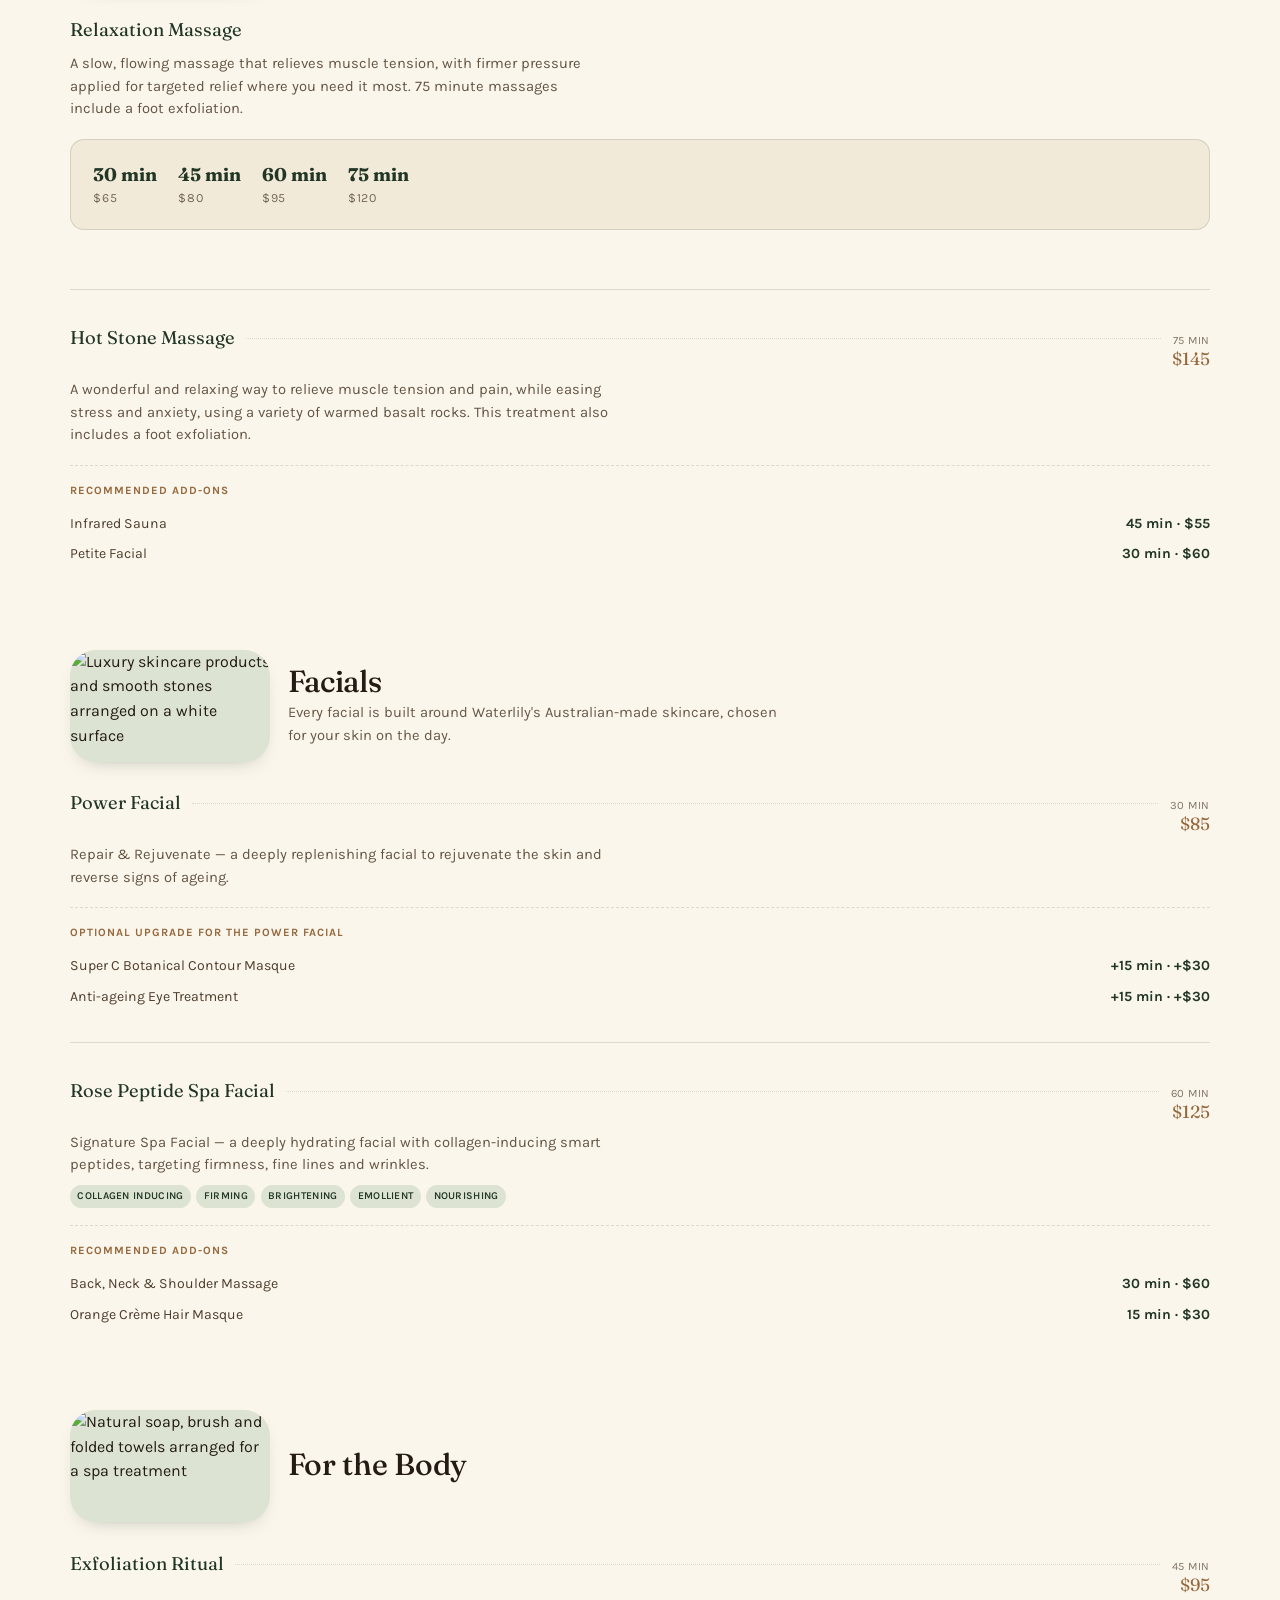
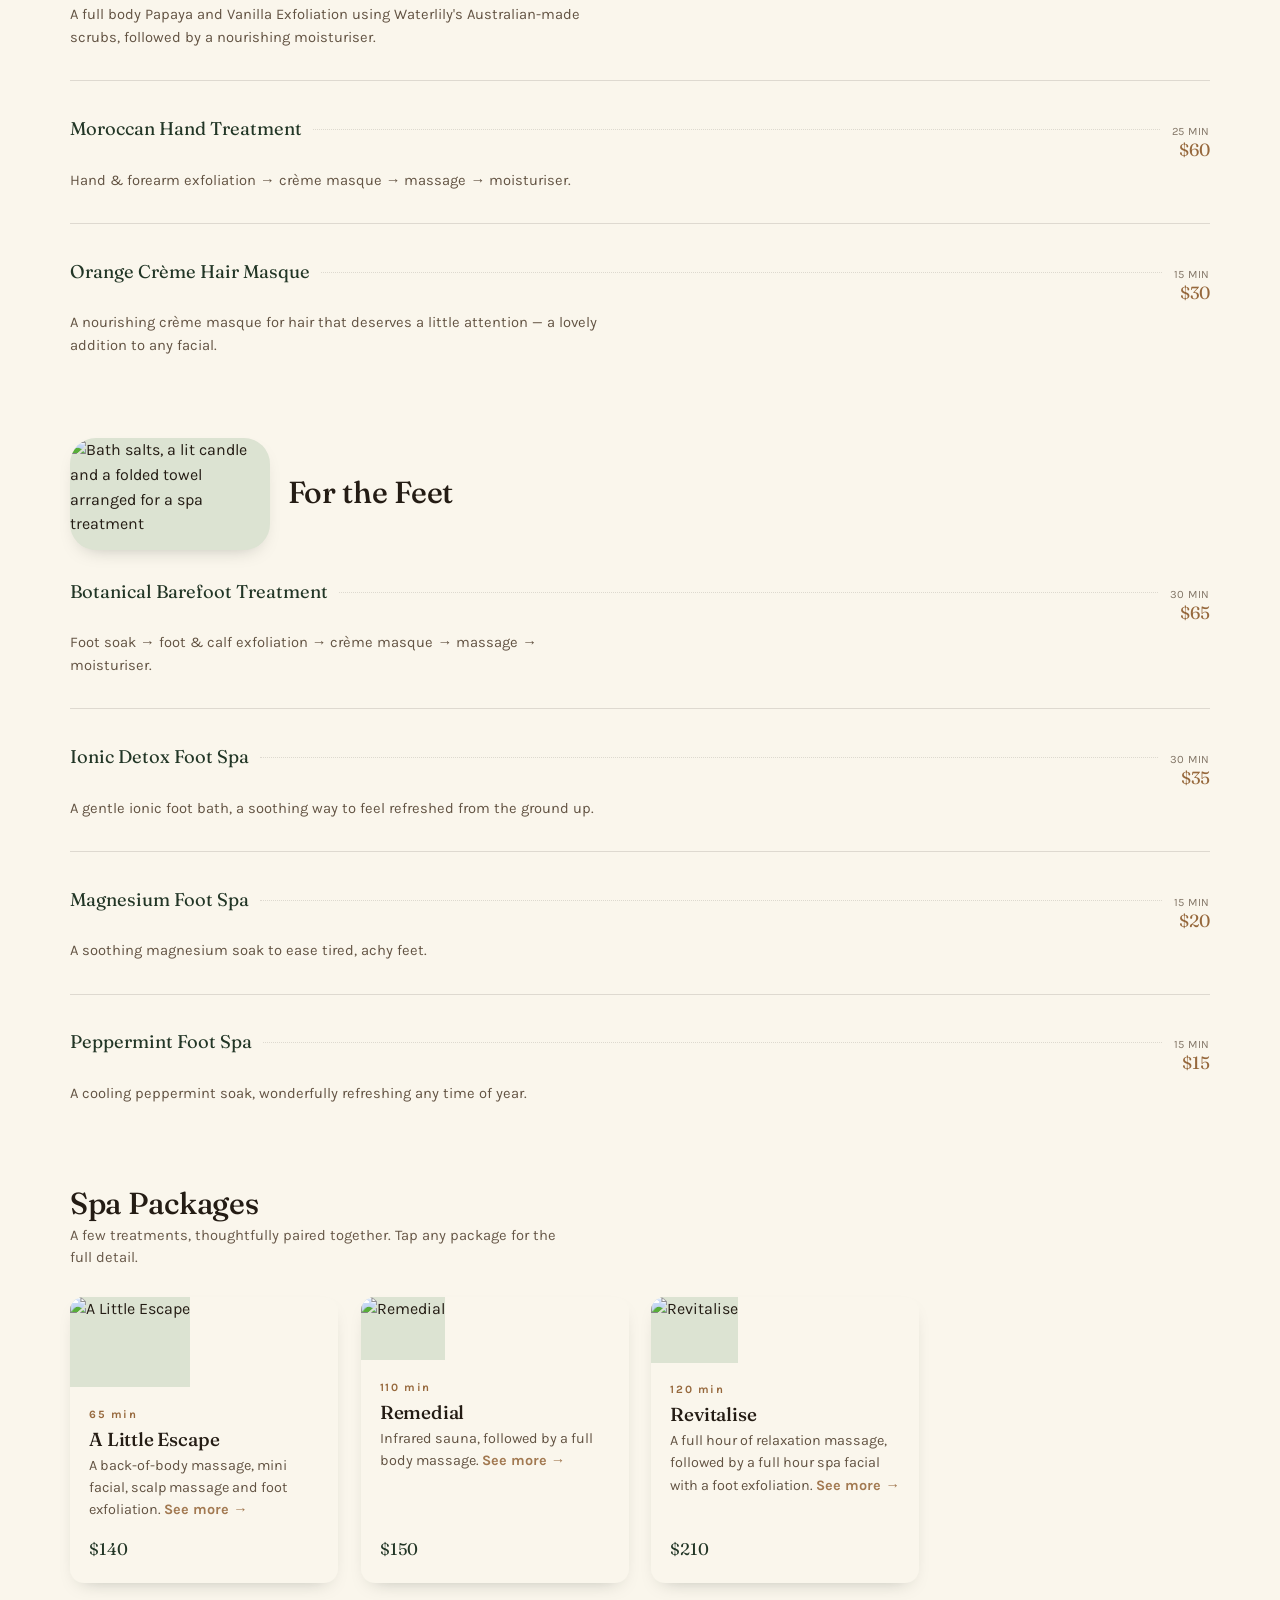
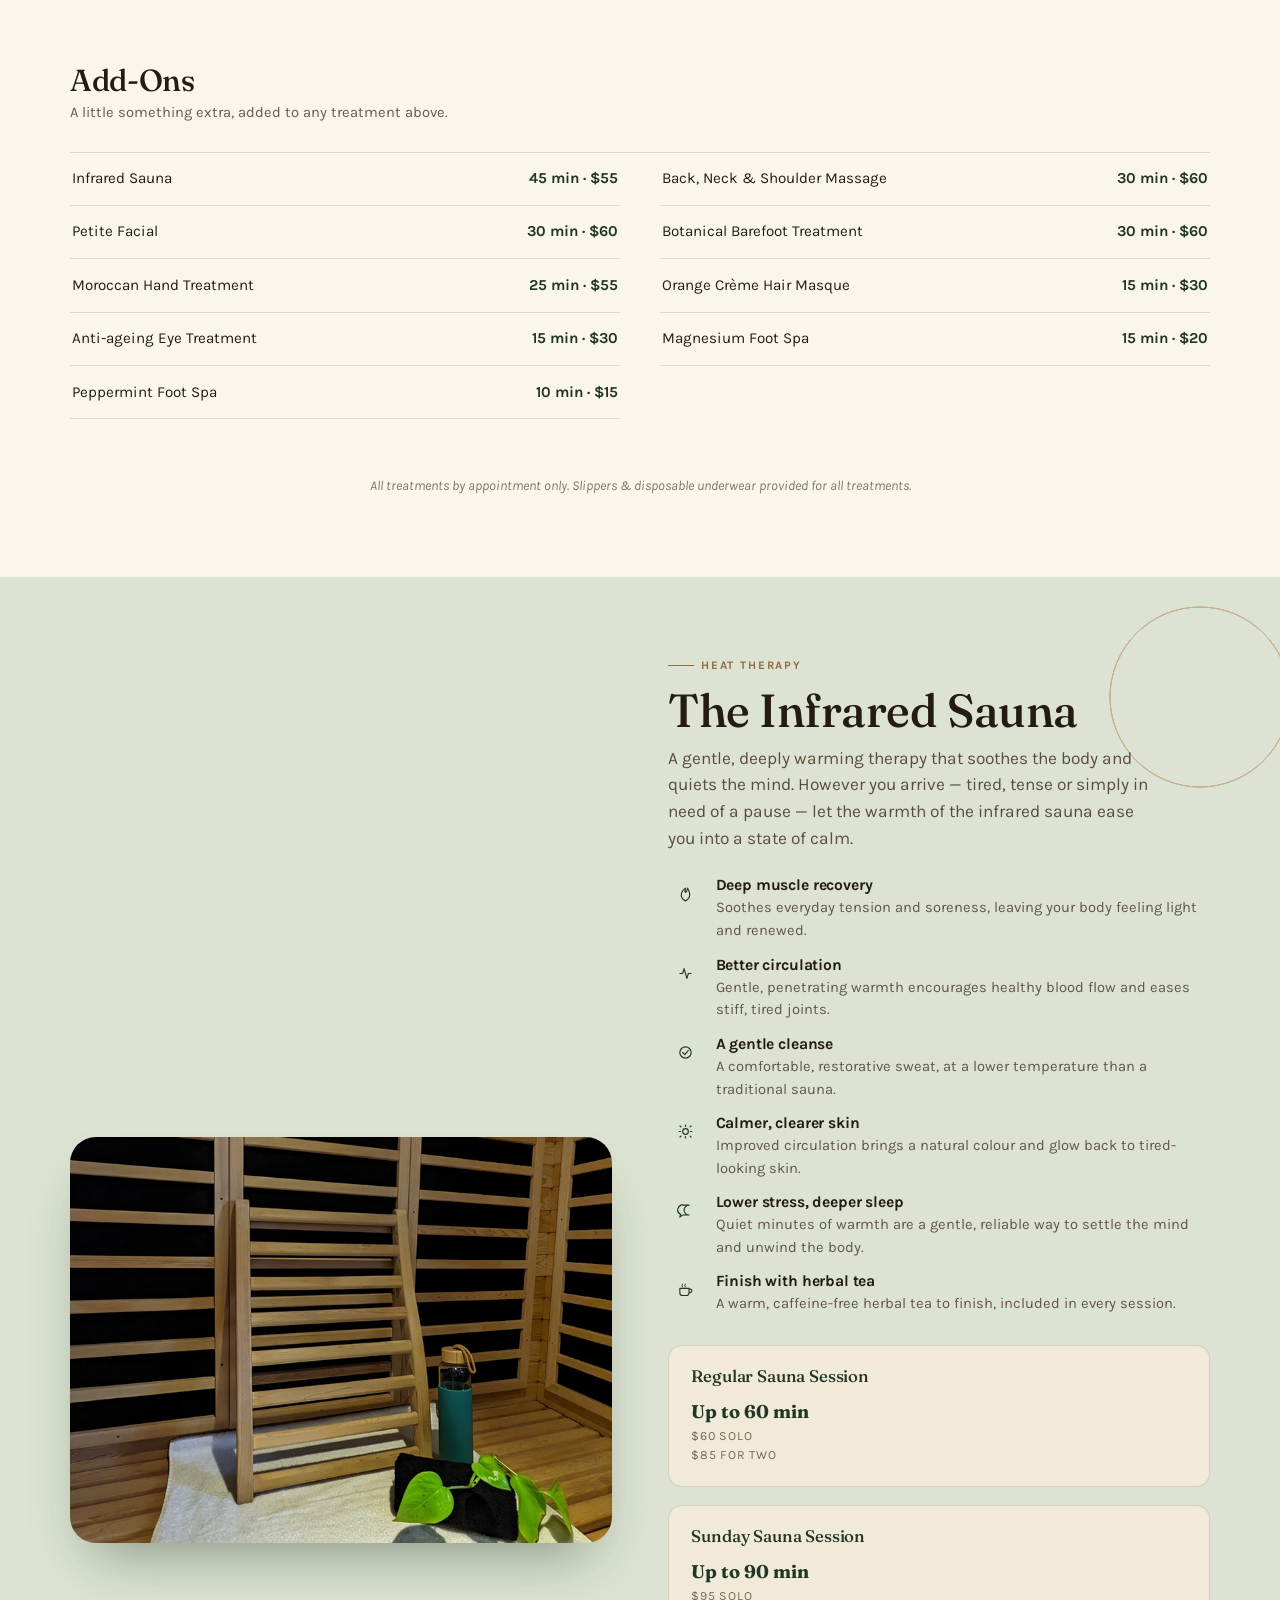
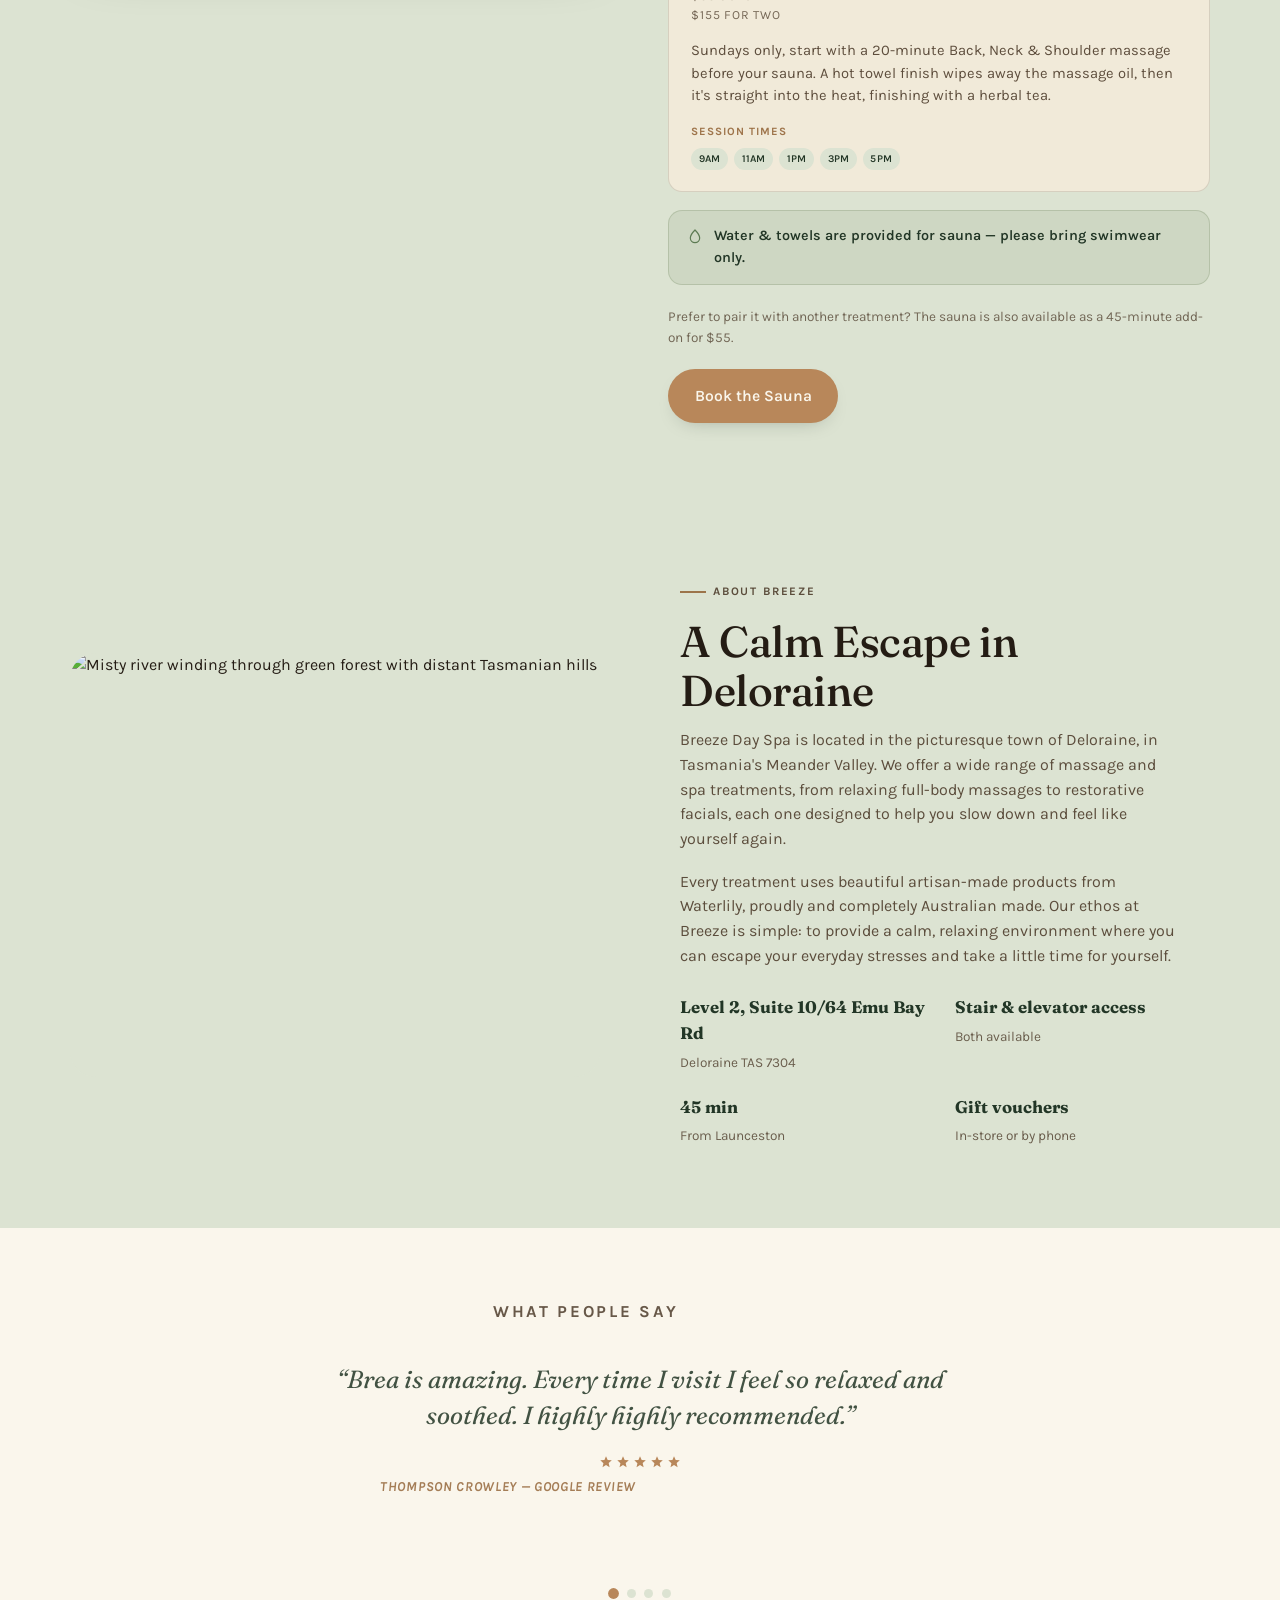
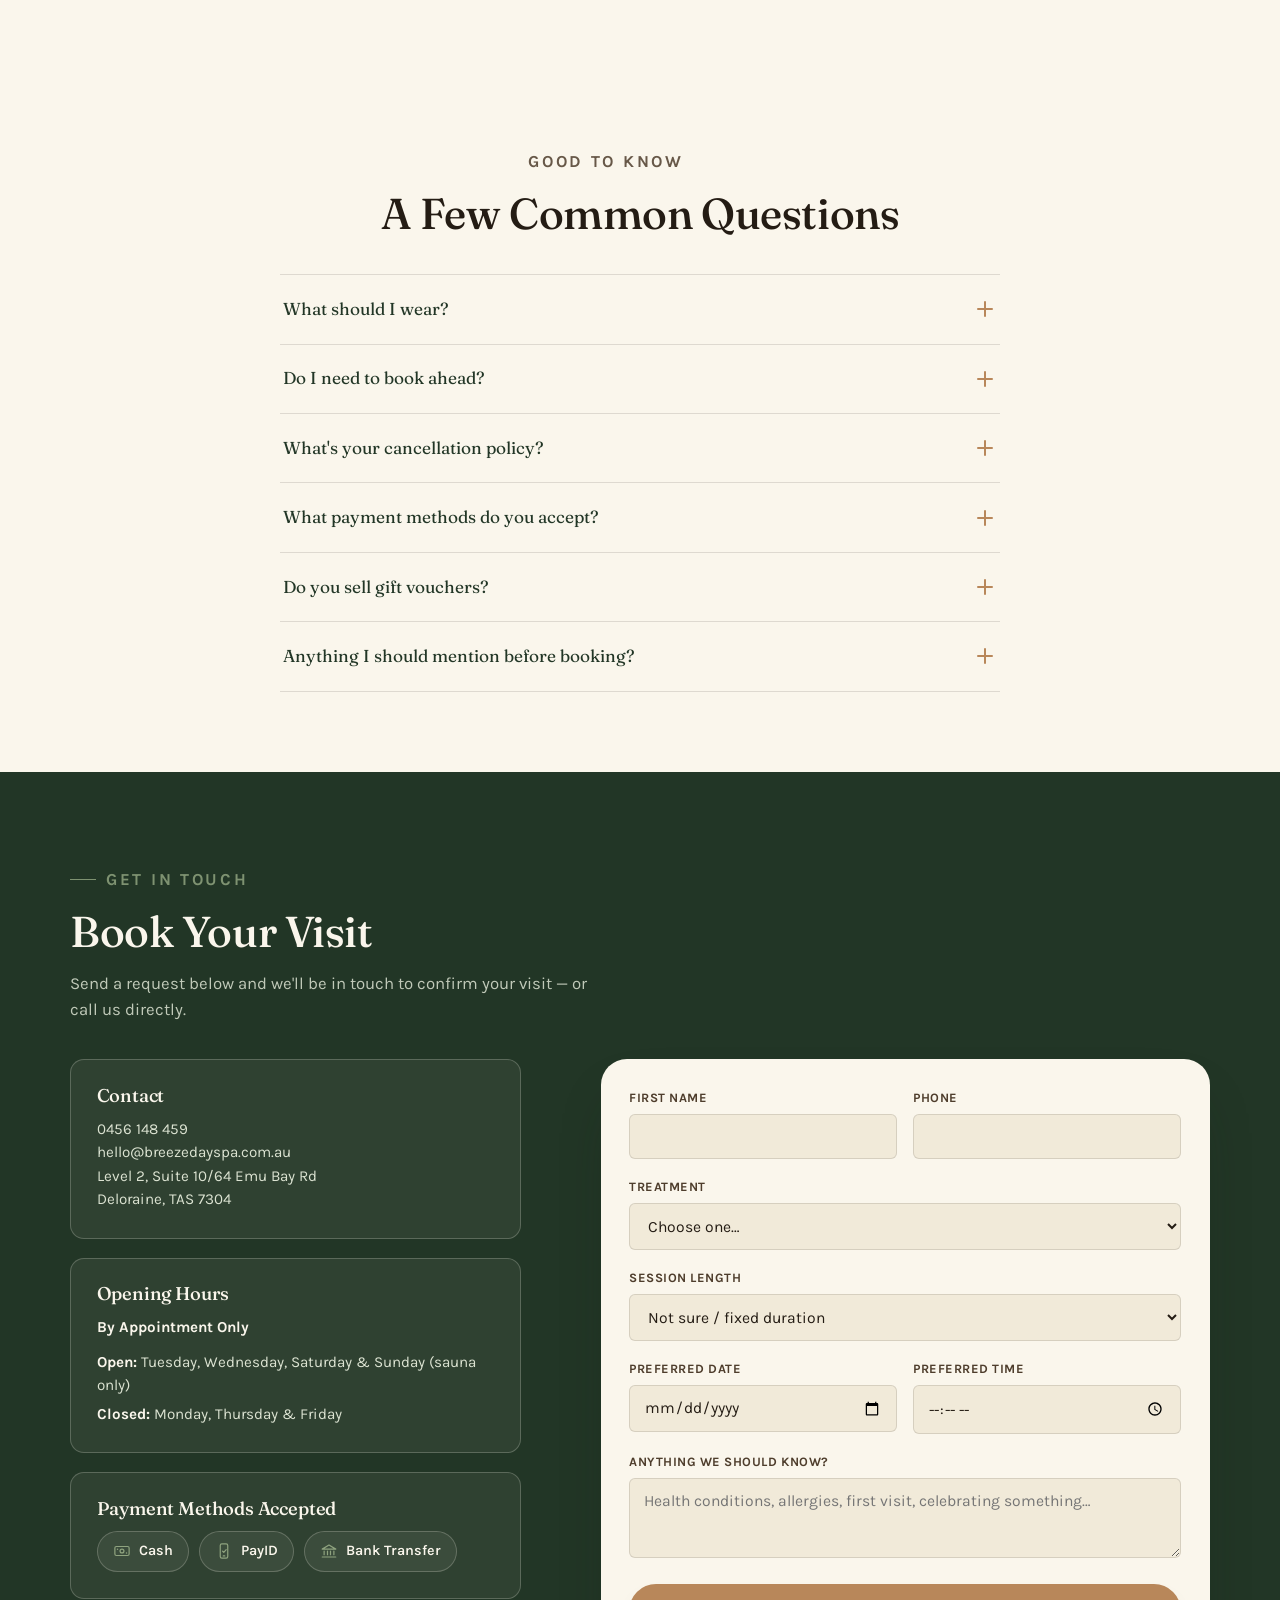
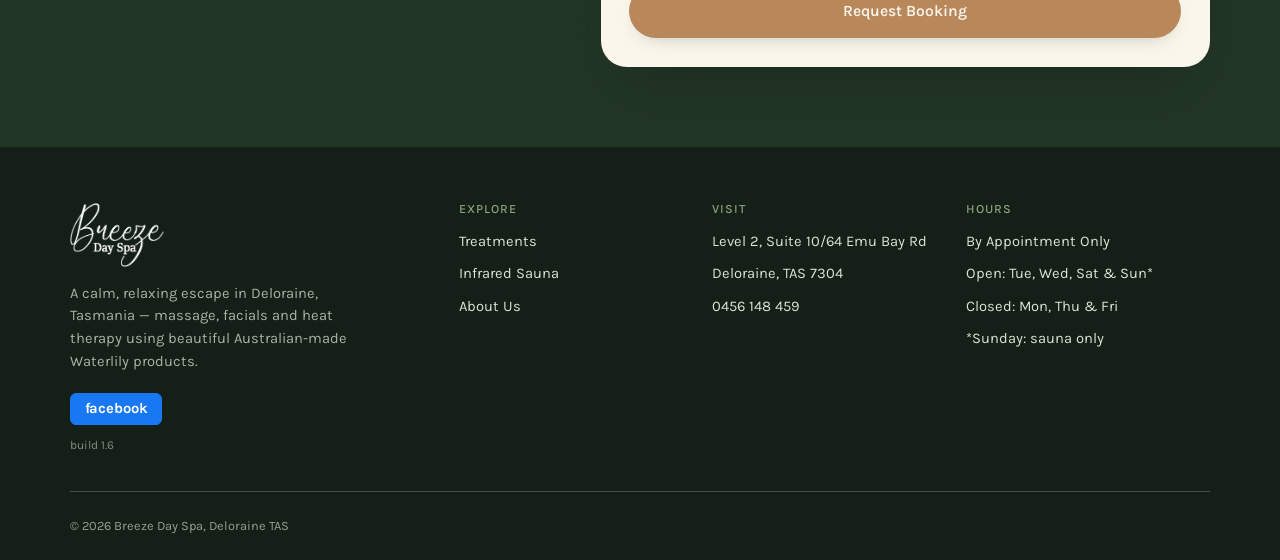
==== commit 23c5c2f0: "Add files via upload" ====
--- a/index.html
+++ b/index.html
@@ -425,11 +425,19 @@
 .faq-a p{padding:0 .2rem 1.4rem;color:var(--bark);opacity:.88;max-width:60ch;font-size:.95rem;}
 
 /* ============ BOOKING / CONTACT ============ */
-.book-grid{display:grid;gap:var(--space-4);}
+.book-grid{display:grid;grid-template-columns:minmax(0,1fr);gap:var(--space-4);}
 .book-info{display:contents;}
 .book-contact{order:1;}
 .book-form{order:2;}
 .book-hours{order:3;}
+.book-payment{order:4;}
+.pay-methods{display:flex;flex-wrap:wrap;gap:.6rem;}
+.pay-chip{
+  display:inline-flex;align-items:center;gap:.5rem;padding:.55rem .95rem;
+  border:1px solid var(--line-light);border-radius:100px;background:rgba(250,246,236,.06);
+  color:var(--oat-light);font-size:.9rem;font-weight:600;
+}
+.pay-chip svg{flex-shrink:0;color:var(--moss-light);}
 .info-card{background:rgba(250,246,236,.06);border:1px solid var(--line-light);border-radius:var(--radius-md);padding:1.6rem;}
 .info-card h3{font-size:1.15rem;color:var(--oat-light);margin-bottom:.7rem;}
 .info-card p, .info-card a{color:var(--mist);font-size:.95rem;}
@@ -444,16 +452,18 @@
 }
 .form-row input:focus,.form-row select:focus,.form-row textarea:focus{border-color:var(--clay);outline:none;}
 .form-row textarea{resize:vertical;min-height:80px;}
-.two-col{display:grid;grid-template-columns:1fr 1fr;gap:1rem;}
+.two-col{display:grid;grid-template-columns:minmax(0,1fr) minmax(0,1fr);gap:1rem;}
+.two-col > *{min-width:0;}
+.form-row input{min-width:0;max-width:100%;}
 .form-success{
   display:none;align-items:center;gap:.7rem;background:var(--mist);color:var(--forest);
   padding:1rem 1.1rem;border-radius:var(--radius-sm);font-weight:600;font-size:.92rem;margin-top:1rem;
 }
 .form-success.show{display:flex;}
 @media(min-width:900px){
-  .book-grid{grid-template-columns:.85fr 1.15fr;gap:var(--space-6);}
+  .book-grid{grid-template-columns:minmax(0,.85fr) minmax(0,1.15fr);gap:var(--space-6);}
   .book-info{display:block;}
-  .book-hours{margin-top:1.2rem;}
+  .book-hours,.book-payment{margin-top:1.2rem;}
 }
 
 /* ============ FOOTER ============ */
@@ -603,7 +613,7 @@
       <div class="menu-list">
         <div class="menu-item">
           <p class="menu-item-title">Relaxation Massage</p>
-          <p class="menu-item-desc">A slow, flowing massage that relieves muscle tension, with firmer pressure applied for targeted relief where you need it most.</p>
+          <p class="menu-item-desc">A slow, flowing massage that relieves muscle tension, with firmer pressure applied for targeted relief where you need it most. 75 minute massages include a foot exfoliation.</p>
           <div class="session-box" style="margin-top:1.1rem;">
             <div class="opt"><strong>30 min</strong><span>$65</span></div>
             <div class="opt"><strong>45 min</strong><span>$80</span></div>
@@ -945,6 +955,23 @@
           <p style="font-weight:700;color:var(--oat-light);margin-bottom:.7rem;">By Appointment Only</p>
           <p style="margin-bottom:.3rem;"><strong style="color:var(--oat-light);">Open:</strong> Tuesday, Wednesday, Saturday &amp; Sunday (sauna only)</p>
           <p><strong style="color:var(--oat-light);">Closed:</strong> Monday, Thursday &amp; Friday</p>
+        </div>
+        <div class="info-card book-payment reveal">
+          <h3>Payment Methods Accepted</h3>
+          <div class="pay-methods">
+            <span class="pay-chip">
+              <svg width="18" height="18" viewBox="0 0 24 24" fill="none" aria-hidden="true"><rect x="2.5" y="6" width="19" height="12" rx="2" stroke="currentColor" stroke-width="1.6"/><circle cx="12" cy="12" r="2.6" stroke="currentColor" stroke-width="1.6"/><path d="M6 9.5v.01M18 14.5v.01" stroke="currentColor" stroke-width="2" stroke-linecap="round"/></svg>
+              Cash
+            </span>
+            <span class="pay-chip">
+              <svg width="18" height="18" viewBox="0 0 24 24" fill="none" aria-hidden="true"><rect x="7" y="2.5" width="10" height="19" rx="2.2" stroke="currentColor" stroke-width="1.6"/><path d="M10 12.2l1.7 1.7 3.2-3.6" stroke="currentColor" stroke-width="1.6" stroke-linecap="round" stroke-linejoin="round"/><path d="M11 18.5h2" stroke="currentColor" stroke-width="1.6" stroke-linecap="round"/></svg>
+              PayID
+            </span>
+            <span class="pay-chip">
+              <svg width="18" height="18" viewBox="0 0 24 24" fill="none" aria-hidden="true"><path d="M3 9.5L12 4l9 5.5H3z" stroke="currentColor" stroke-width="1.6" stroke-linejoin="round"/><path d="M5.5 12v5M10 12v5M14 12v5M18.5 12v5" stroke="currentColor" stroke-width="1.6" stroke-linecap="round"/><path d="M3 20h18" stroke="currentColor" stroke-width="1.6" stroke-linecap="round"/></svg>
+              Bank Transfer
+            </span>
+          </div>
         </div>
       </div>
       <form class="book-form reveal" id="bookForm">
@@ -1046,7 +1073,7 @@
         <div class="footer-social">
           <a href="#" aria-label="Facebook" class="fb-wordmark">facebook</a>
         </div>
-        <span class="version-tag">build 1.4</span>
+        <span class="version-tag">build 1.6</span>
       </div>
       <div class="footer-col">
         <h4>Explore</h4>
@@ -1133,6 +1160,7 @@
     { q:'What should I wear?', a:'Loose, comfortable clothing to arrive and leave in is lovely — towels and sandals are provided for treatments and the sauna, so there\'s nothing to think about once you\'re here.' },
     { q:'Do I need to book ahead?', a:'For treatments and the sauna, yes — a day or two\'s notice helps us set aside time just for you.' },
     { q:'What\'s your cancellation policy?', a:'We simply ask for 24 hours\' notice where possible, so we can offer the spot to someone else who needs a little calm.' },
+    { q:'What payment methods do you accept?', a:'We accept cash, PayID and bank transfer.' },
     { q:'Do you sell gift vouchers?', a:'Yes — in person or over the phone, for any dollar amount or a specific treatment. A gentle way to share a moment of relaxation with someone.' },
     { q:'Anything I should mention before booking?', a:'Please let us know about pregnancy, heart conditions, skin sensitivities or anything else relevant when you book — especially before an infrared sauna session — so we can look after you properly.' }
   ];
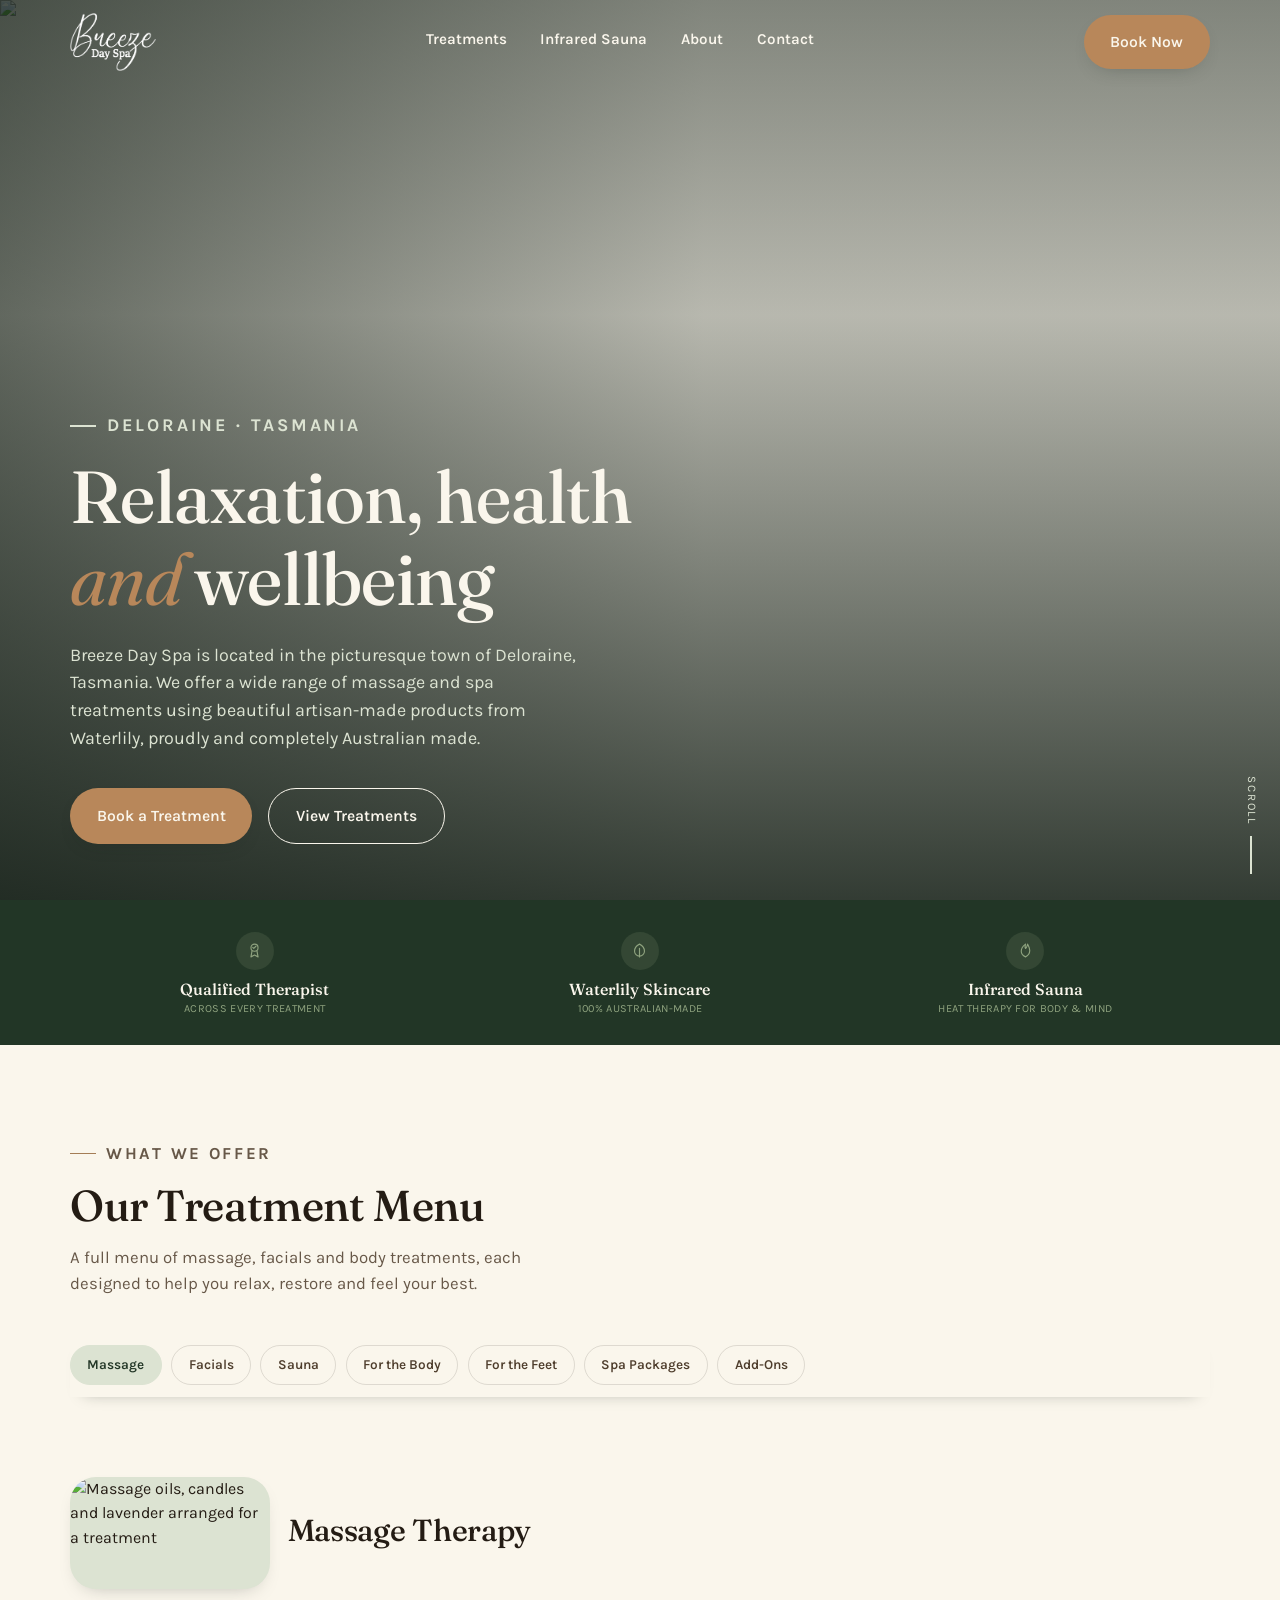
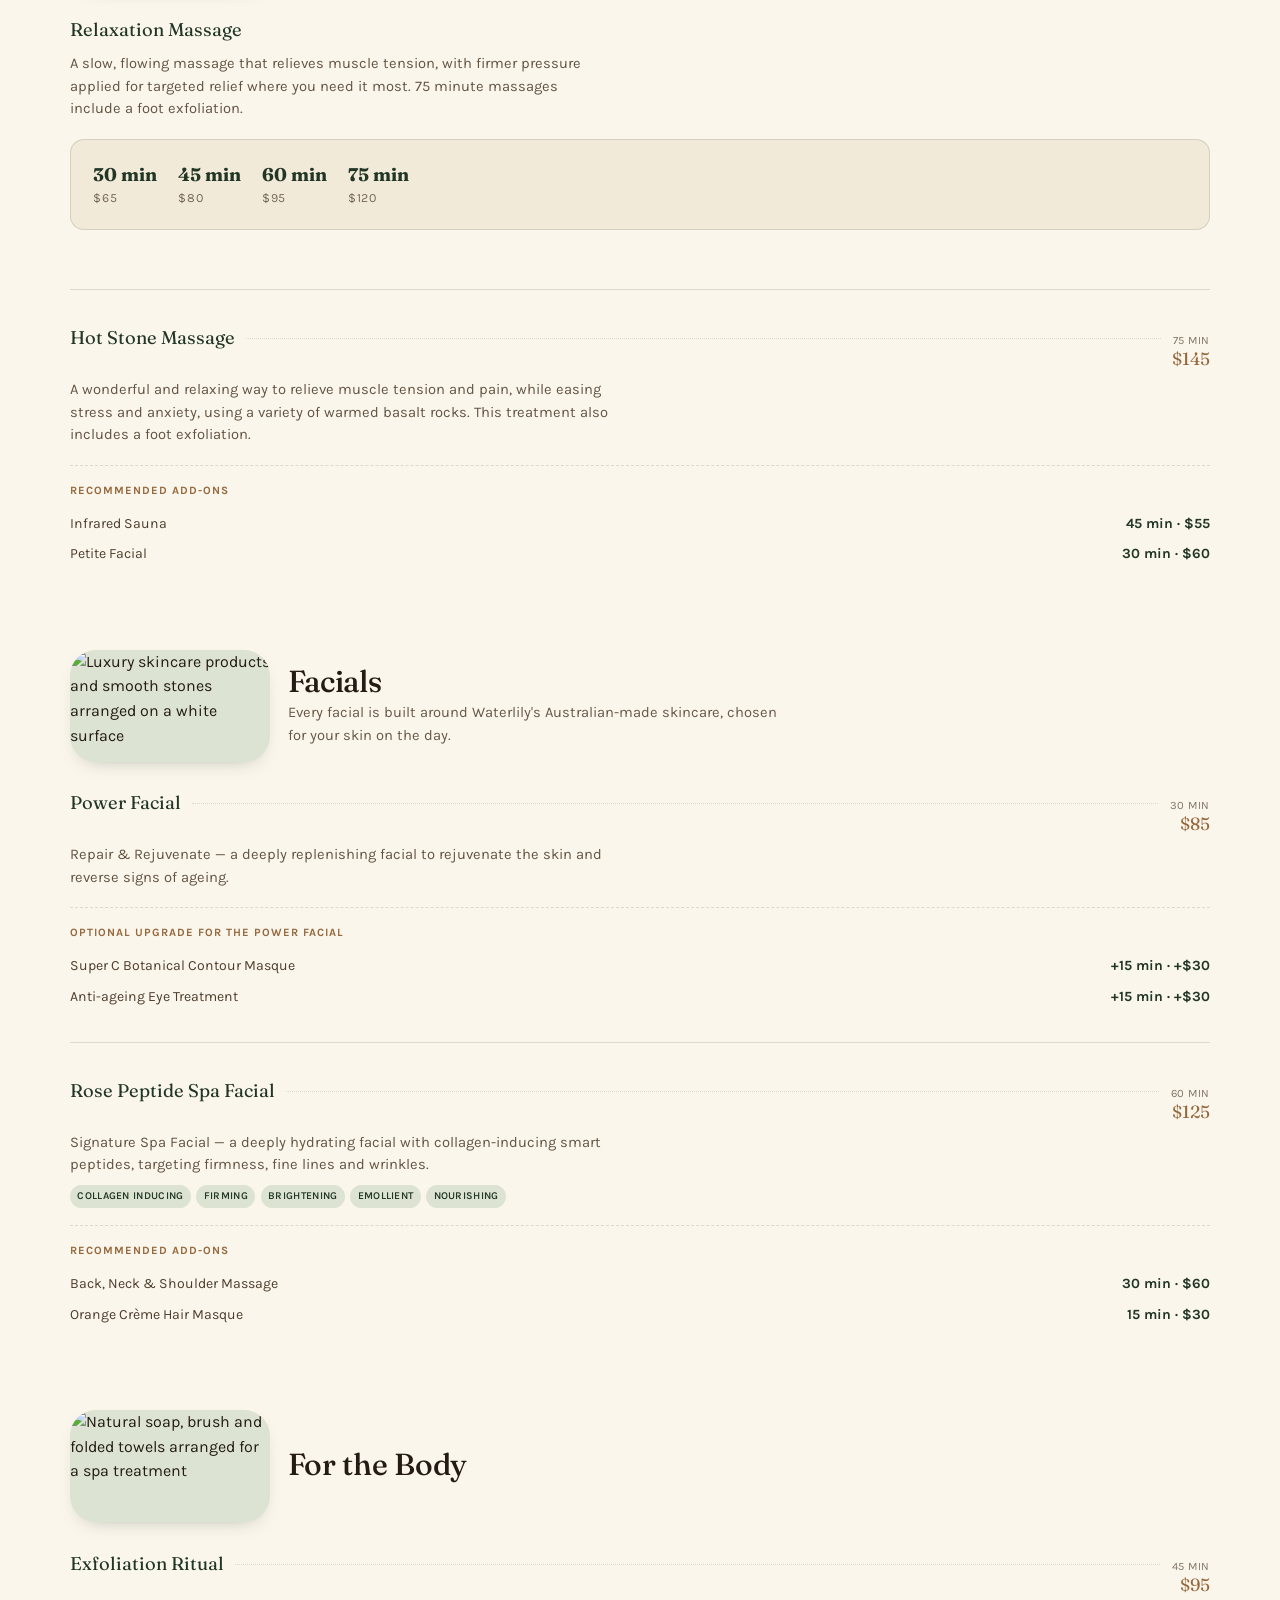
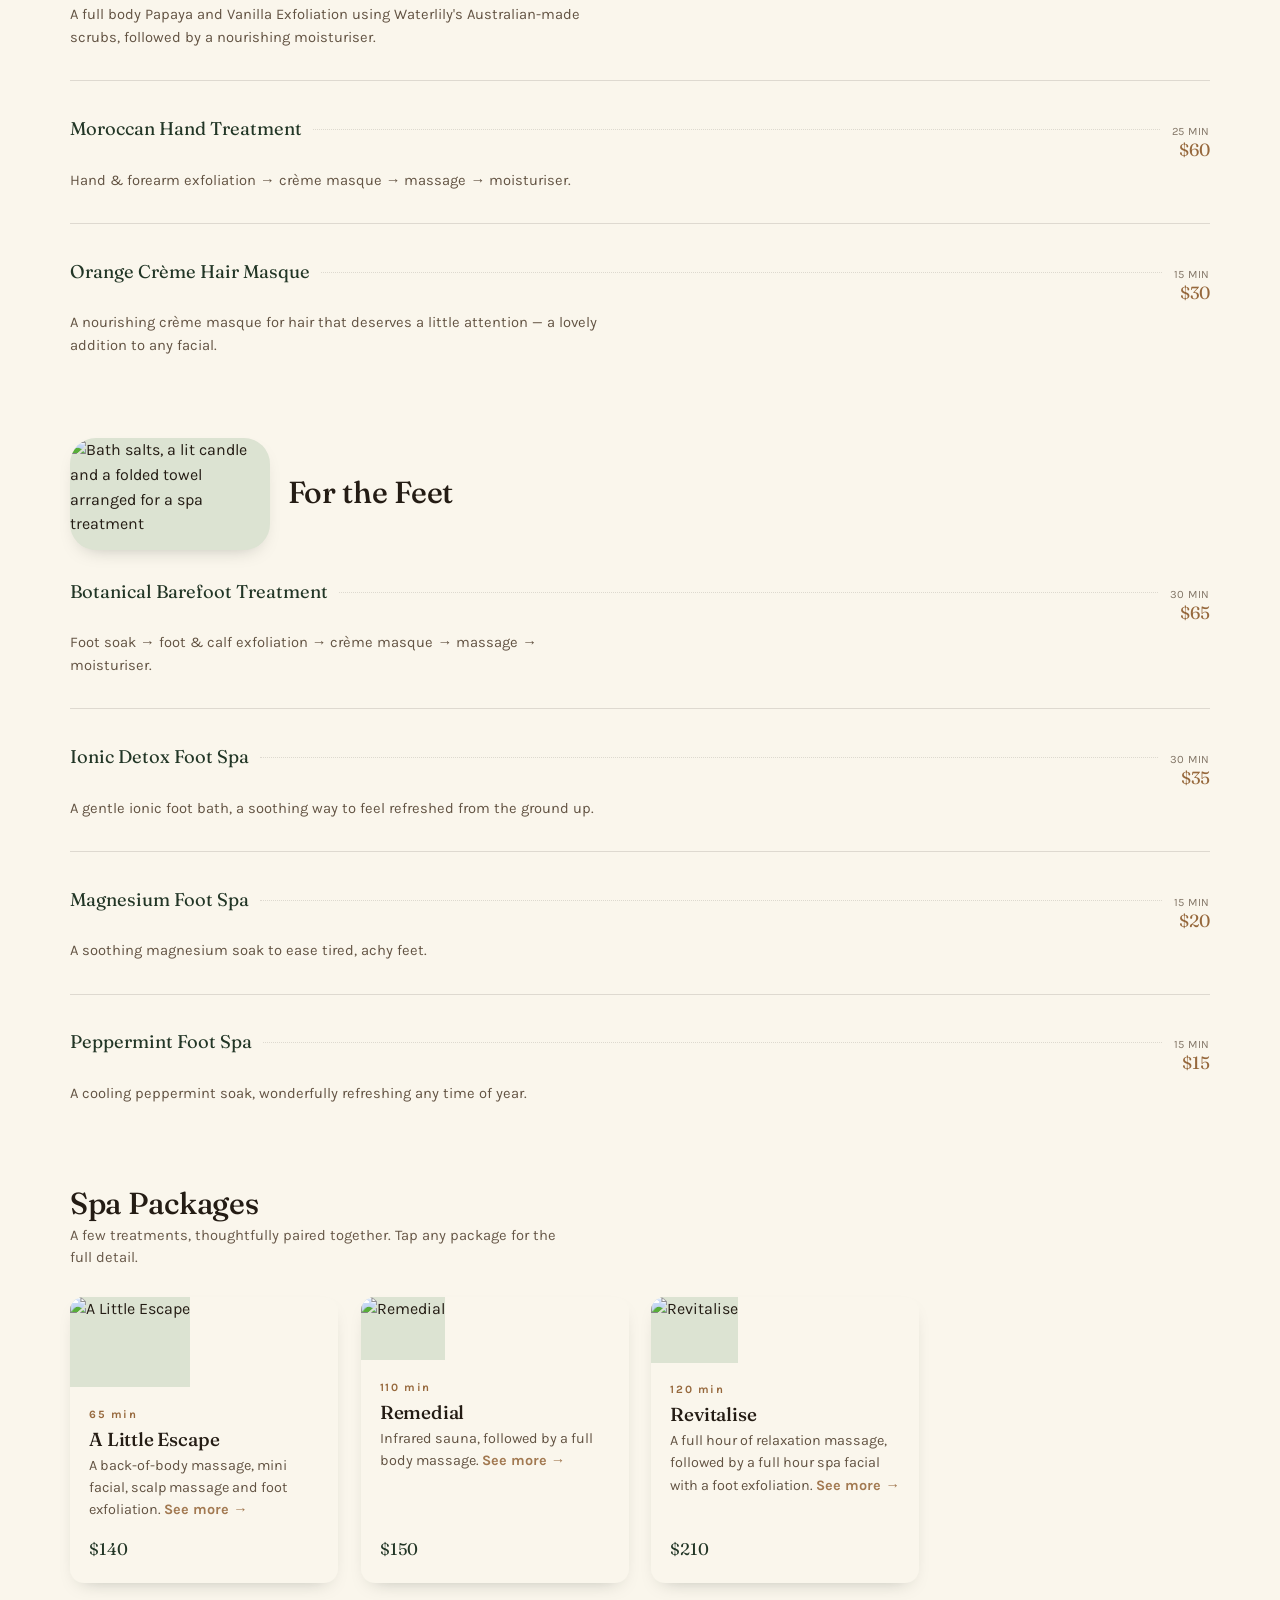
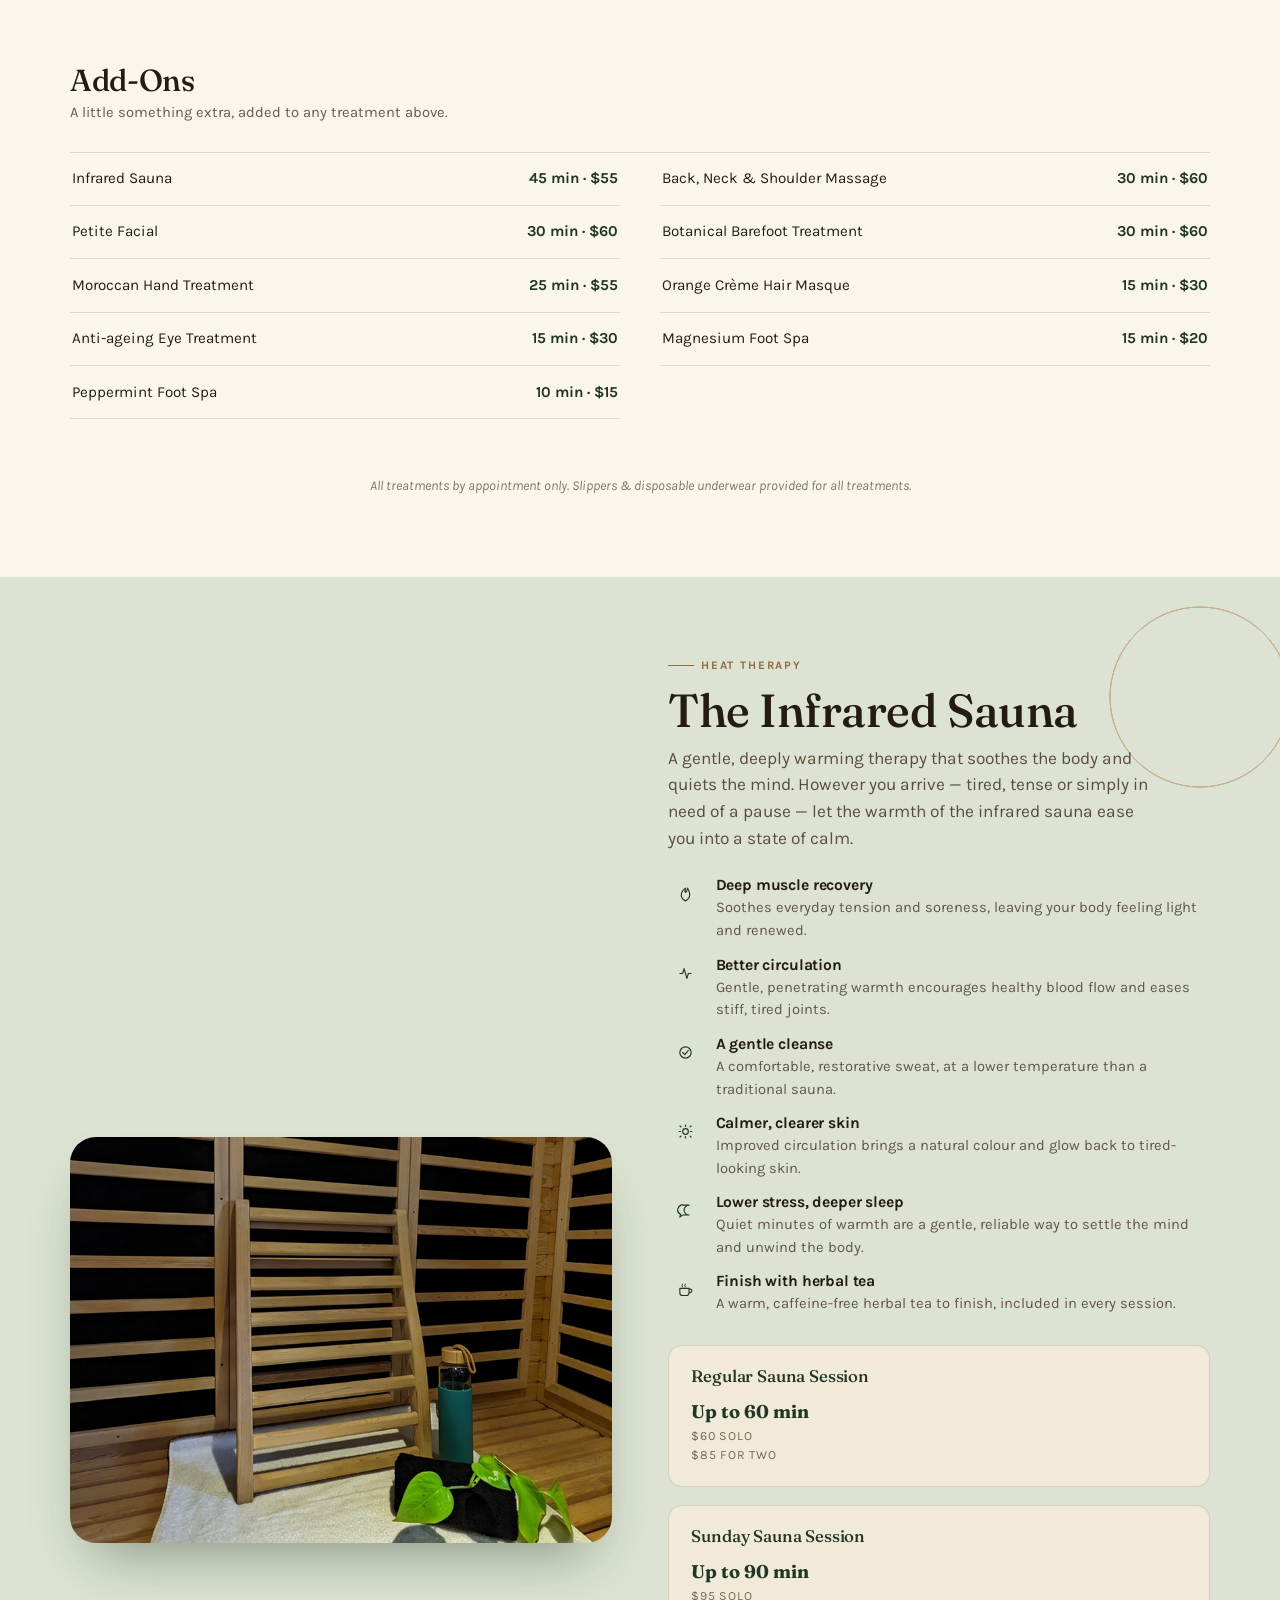
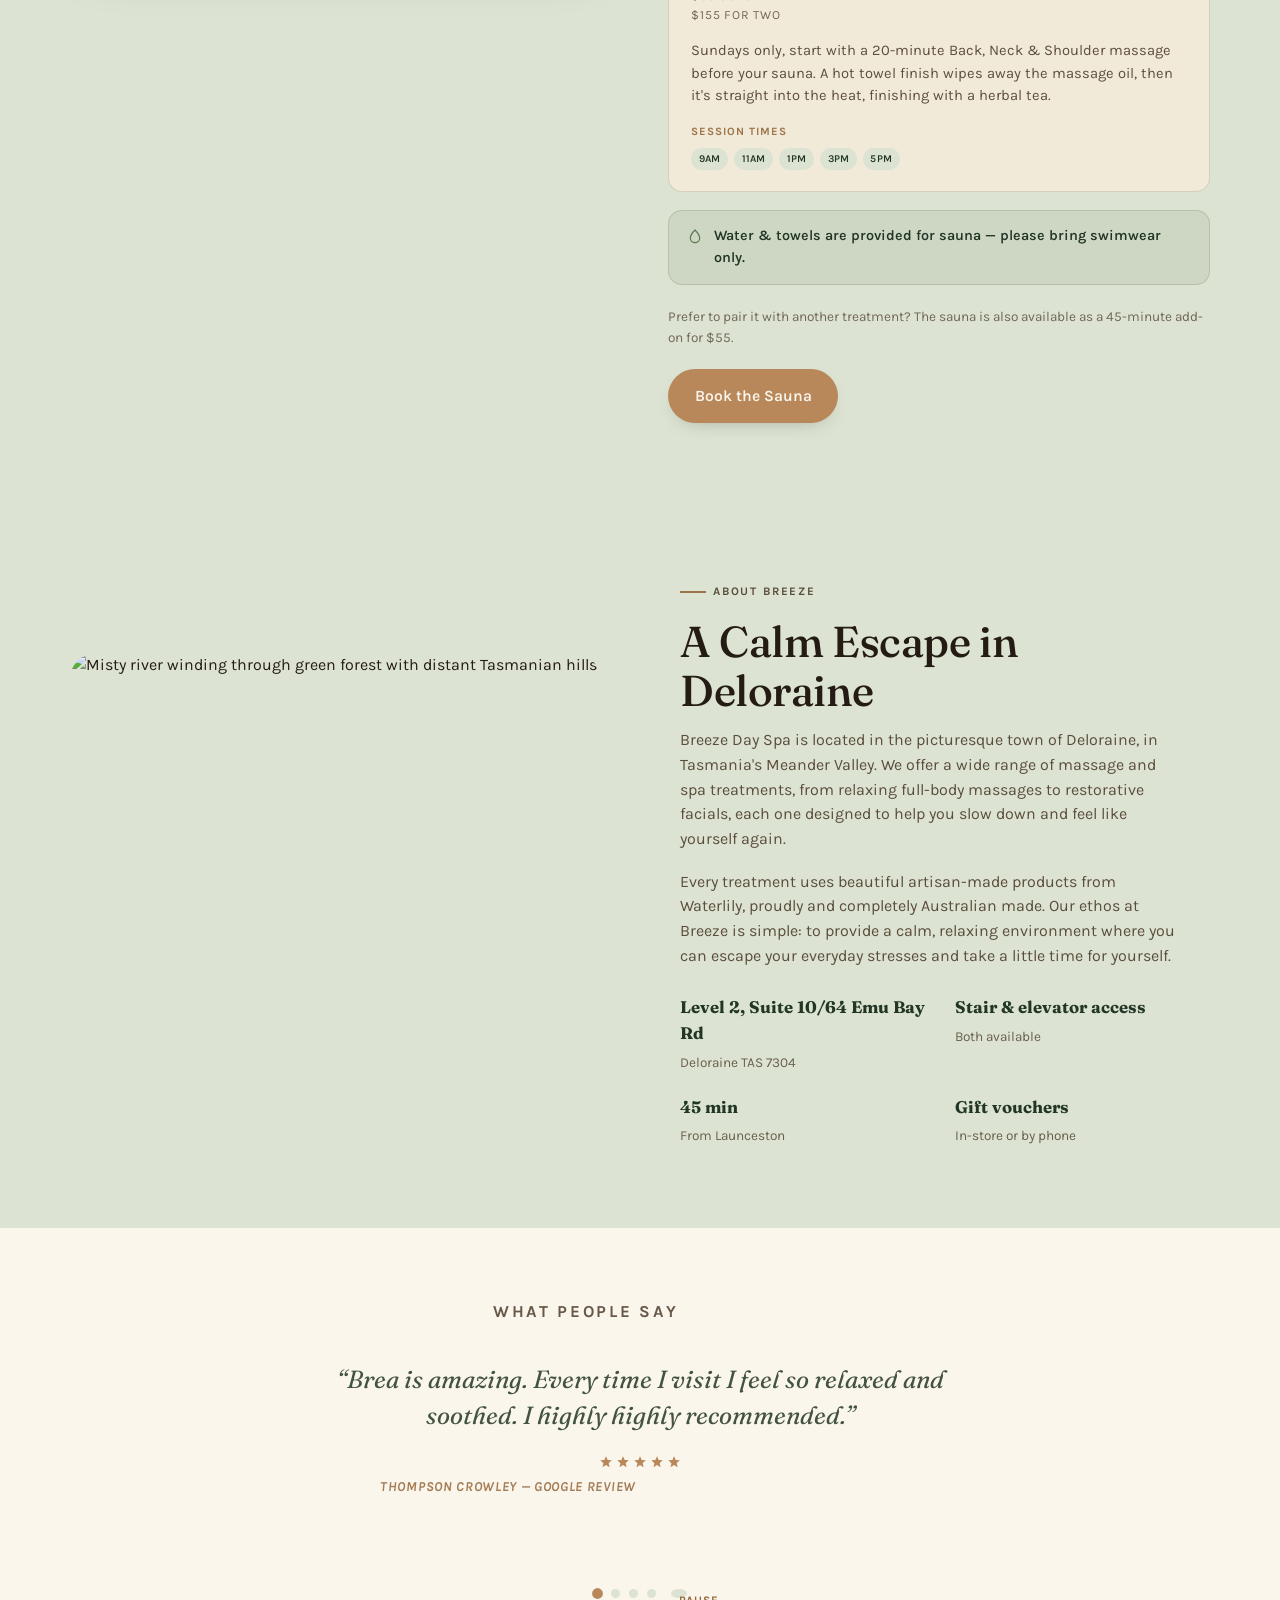
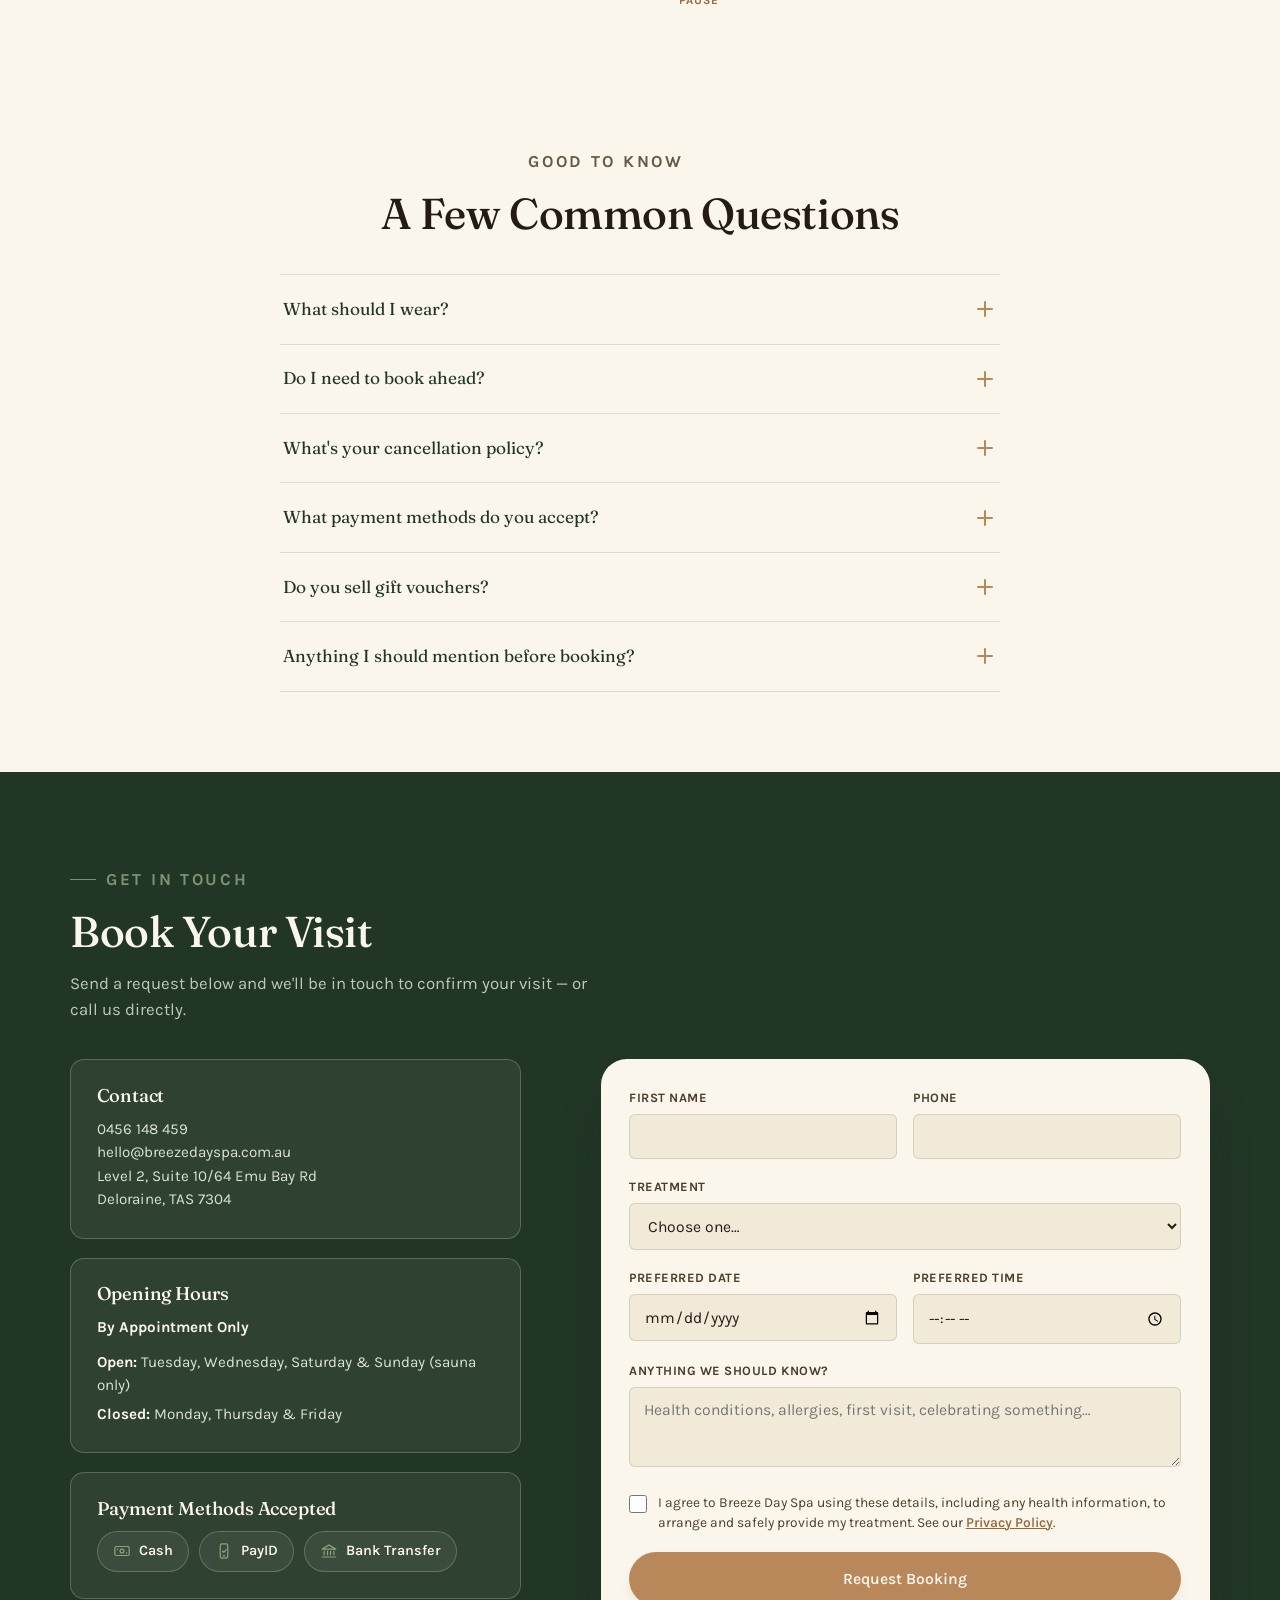
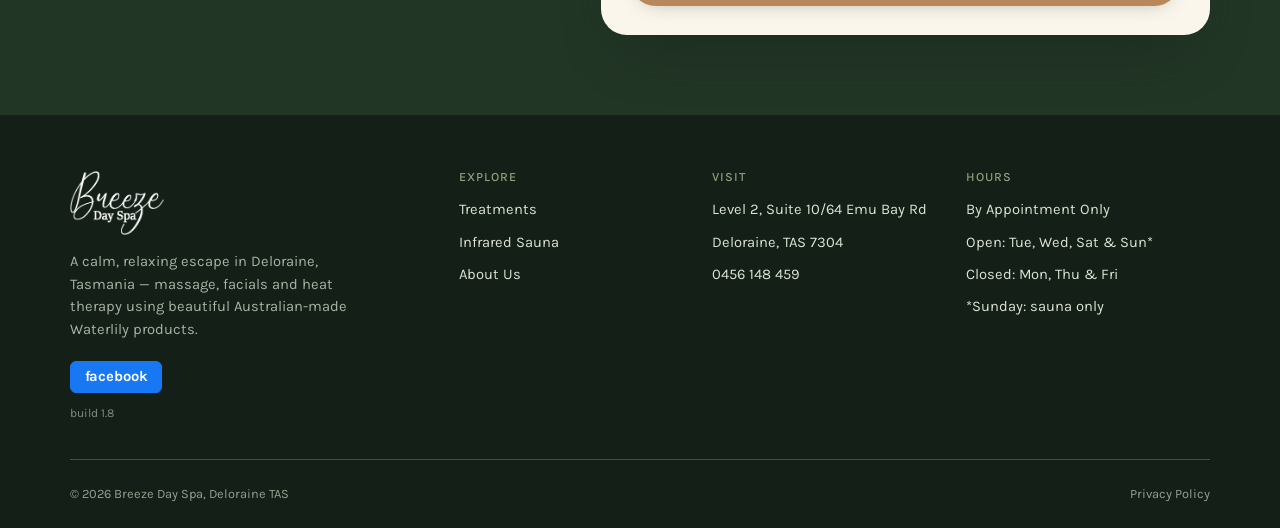
==== commit ad58b68b: "Add files via upload" ====
--- a/index.html
+++ b/index.html
@@ -4,6 +4,18 @@
 <meta charset="UTF-8">
 <meta name="viewport" content="width=device-width, initial-scale=1.0">
 <title>Breeze Day Spa — Deloraine, Tasmania</title>
+<script>document.documentElement.classList.add('js');</script>
+<meta name="description" content="Breeze Day Spa in Deloraine, Tasmania: relaxation and hot stone massage, facials, body treatments and infrared sauna sessions using Australian-made Waterlily products. By appointment.">
+<link rel="canonical" href="https://breezedayspa.com.au/">
+<link rel="icon" href="favicon.svg" type="image/svg+xml">
+<meta name="theme-color" content="#223626">
+<meta property="og:type" content="website">
+<meta property="og:site_name" content="Breeze Day Spa">
+<meta property="og:title" content="Breeze Day Spa — Deloraine, Tasmania">
+<meta property="og:description" content="Massage, facials and infrared sauna in Deloraine, Tasmania. By appointment.">
+<meta property="og:url" content="https://breezedayspa.com.au/">
+<meta property="og:image" content="https://breezedayspa.com.au/images/infrared-sauna.jpg">
+<meta property="og:locale" content="en_AU">
 <link rel="preconnect" href="https://fonts.googleapis.com">
 <link rel="preconnect" href="https://fonts.gstatic.com" crossorigin>
 <link href="https://fonts.googleapis.com/css2?family=Fraunces:ital,opsz,wght@0,9..144,300;0,9..144,400;0,9..144,500;0,9..144,600;1,9..144,400;1,9..144,500&family=Karla:ital,wght@0,400;0,500;0,600;0,700;1,400&display=swap" rel="stylesheet">
@@ -103,8 +115,9 @@
 }
 .photo-frame.no-gradient::after{display:none;}
 
-.reveal{opacity:0;transform:translateY(28px);transition:opacity .8s var(--ease),transform .8s var(--ease);}
-.reveal.is-visible{opacity:1;transform:translateY(0);}
+/* hidden only once the script has started, so content still shows if JavaScript is blocked or fails */
+.js .reveal{opacity:0;transform:translateY(28px);transition:opacity .8s var(--ease),transform .8s var(--ease);}
+.js .reveal.is-visible{opacity:1;transform:translateY(0);}
 
 /* ============ HEADER ============ */
 .site-header{
@@ -460,6 +473,21 @@
   padding:1rem 1.1rem;border-radius:var(--radius-sm);font-weight:600;font-size:.92rem;margin-top:1rem;
 }
 .form-success.show{display:flex;}
+.form-error{
+  display:none;background:#fbebeb;color:#7a2a2a;border:1px solid #f0cfcf;
+  padding:1rem 1.1rem;border-radius:var(--radius-sm);font-weight:600;font-size:.92rem;margin-top:1rem;
+}
+.form-error.show{display:block;}
+.form-error a{text-decoration:underline;}
+.consent-row{display:flex;gap:.65rem;align-items:flex-start;margin-bottom:1.2rem;font-size:.86rem;color:var(--bark);line-height:1.45;}
+.consent-row input{flex-shrink:0;width:18px;height:18px;margin-top:.15rem;accent-color:var(--clay-deep);}
+.consent-row a{text-decoration:underline;color:var(--clay-deep);font-weight:600;}
+.hp-field{position:absolute;left:-9999px;width:1px;height:1px;overflow:hidden;}
+.testi-pause{
+  margin-left:.4rem;font-size:.72rem;font-weight:700;letter-spacing:.06em;text-transform:uppercase;
+  color:var(--clay-deep);padding:.2rem .5rem;border-radius:100px;
+}
+.testi-dots{align-items:center;}
 @media(min-width:900px){
   .book-grid{grid-template-columns:minmax(0,.85fr) minmax(0,1.15fr);gap:var(--space-6);}
   .book-info{display:block;}
@@ -974,7 +1002,11 @@
           </div>
         </div>
       </div>
-      <form class="book-form reveal" id="bookForm">
+      <form class="book-form reveal" id="bookForm" method="POST" action="https://api.web3forms.com/submit">
+        <input type="hidden" name="access_key" value="099a4c51-2d21-4f90-b30b-f293dc31cfbf">
+        <input type="hidden" name="subject" value="New booking request: Breeze Day Spa website">
+        <input type="hidden" name="from_name" value="Breeze Day Spa website">
+        <input type="checkbox" name="botcheck" class="hp-field" tabindex="-1" autocomplete="off" aria-hidden="true">
         <div class="two-col">
           <div class="form-row">
             <label for="fname">First name</label>
@@ -1020,21 +1052,14 @@
             </optgroup>
           </select>
         </div>
-        <div class="form-row">
-          <label for="duration">Session length</label>
+        <div class="form-row" id="durationRow">
+          <label for="duration">Session length (Relaxation Massage)</label>
           <select id="duration" name="duration">
-            <option value="">Not sure / fixed duration</option>
-            <option>15 min</option>
-            <option>20 min</option>
-            <option>25 min</option>
+            <option value="">Not sure yet</option>
             <option>30 min</option>
             <option>45 min</option>
             <option>60 min</option>
-            <option>65 min</option>
             <option>75 min</option>
-            <option>90 min</option>
-            <option>110 min</option>
-            <option>120 min</option>
           </select>
         </div>
         <div class="two-col">
@@ -1051,10 +1076,17 @@
           <label for="notes">Anything we should know?</label>
           <textarea id="notes" name="notes" placeholder="Health conditions, allergies, first visit, celebrating something…"></textarea>
         </div>
+        <label class="consent-row">
+          <input type="checkbox" name="consent" value="Yes" required>
+          <span>I agree to Breeze Day Spa using these details, including any health information, to arrange and safely provide my treatment. See our <a href="privacy.html">Privacy Policy</a>.</span>
+        </label>
         <button type="submit" class="btn btn-primary" style="width:100%;">Request Booking</button>
-        <div class="form-success" id="formSuccess">
-          <svg width="20" height="20" viewBox="0 0 24 24" fill="none"><circle cx="12" cy="12" r="10" stroke="currentColor" stroke-width="1.6"/><path d="M8 12l3 3 5-6" stroke="currentColor" stroke-width="1.6" stroke-linecap="round" stroke-linejoin="round"/></svg>
+        <div class="form-success" id="formSuccess" role="status">
+          <svg width="20" height="20" viewBox="0 0 24 24" fill="none" aria-hidden="true"><circle cx="12" cy="12" r="10" stroke="currentColor" stroke-width="1.6"/><path d="M8 12l3 3 5-6" stroke="currentColor" stroke-width="1.6" stroke-linecap="round" stroke-linejoin="round"/></svg>
           Thank you — we'll be in touch shortly to confirm your visit.
+        </div>
+        <div class="form-error" id="formError" role="alert">
+          Sorry, your request didn't send. Please try again, or call us on <a href="tel:+61456148459">0456 148 459</a>.
         </div>
       </form>
     </div>
@@ -1071,9 +1103,9 @@
         </a>
         <p>A calm, relaxing escape in Deloraine, Tasmania — massage, facials and heat therapy using beautiful Australian-made Waterlily products.</p>
         <div class="footer-social">
-          <a href="#" aria-label="Facebook" class="fb-wordmark">facebook</a>
-        </div>
-        <span class="version-tag">build 1.6</span>
+          <a href="https://www.facebook.com/breezedayspatas/" aria-label="Facebook (opens in a new tab)" class="fb-wordmark" target="_blank" rel="noopener">facebook</a>
+        </div>
+        <span class="version-tag">build 1.8</span>
       </div>
       <div class="footer-col">
         <h4>Explore</h4>
@@ -1102,7 +1134,8 @@
       </div>
     </div>
     <div class="footer-bottom">
-      <span>© 2026 Breeze Day Spa, Deloraine TAS</span>
+      <span>© <span id="year">2026</span> Breeze Day Spa, Deloraine TAS</span>
+      <a href="privacy.html">Privacy Policy</a>
     </div>
   </div>
 </footer>
@@ -1157,7 +1190,7 @@
   ];
 
   var FAQS = [
-    { q:'What should I wear?', a:'Loose, comfortable clothing to arrive and leave in is lovely — towels and sandals are provided for treatments and the sauna, so there\'s nothing to think about once you\'re here.' },
+    { q:'What should I wear?', a:'Loose, comfortable clothing to arrive and leave in is lovely — towels and slippers are provided for treatments and the sauna, so there\'s nothing to think about once you\'re here.' },
     { q:'Do I need to book ahead?', a:'For treatments and the sauna, yes — a day or two\'s notice helps us set aside time just for you.' },
     { q:'What\'s your cancellation policy?', a:'We simply ask for 24 hours\' notice where possible, so we can offer the spot to someone else who needs a little calm.' },
     { q:'What payment methods do you accept?', a:'We accept cash, PayID and bank transfer.' },
@@ -1331,7 +1364,18 @@
   });
   document.getElementById('modalClose').addEventListener('click', closeModal);
   backdrop.addEventListener('click', function (e) { if (e.target === backdrop) closeModal(); });
-  document.addEventListener('keydown', function (e) { if (e.key === 'Escape' && backdrop.classList.contains('open')) closeModal(); });
+  document.addEventListener('keydown', function (e) {
+    if (!backdrop.classList.contains('open')) return;
+    if (e.key === 'Escape') { closeModal(); return; }
+    if (e.key === 'Tab') {
+      /* keep keyboard focus inside the open pop-up */
+      var focusables = backdrop.querySelectorAll('button, a[href]');
+      var first = focusables[0], last = focusables[focusables.length - 1];
+      if (e.shiftKey && document.activeElement === first) { e.preventDefault(); last.focus(); }
+      else if (!e.shiftKey && document.activeElement === last) { e.preventDefault(); first.focus(); }
+      else if (!backdrop.contains(document.activeElement)) { e.preventDefault(); first.focus(); }
+    }
+  });
   document.getElementById('modalBook').addEventListener('click', closeModal);
 
   /* ---------- TESTIMONIAL CAROUSEL ---------- */
@@ -1355,8 +1399,30 @@
     slides[testiIndex].classList.add('active');
     dots[testiIndex].classList.add('active');
   }
-  function resetTimer() { clearInterval(testiTimer); testiTimer = setInterval(function () { showTesti(testiIndex + 1); }, 6000); }
+  /* auto-rotation: user can pause it; it also pauses on hover/focus and never starts for reduced-motion users */
+  var reduceMotion = window.matchMedia && window.matchMedia('(prefers-reduced-motion: reduce)').matches;
+  var userPaused = reduceMotion, hoverPaused = false;
+  var pauseBtn = document.createElement('button');
+  pauseBtn.type = 'button';
+  pauseBtn.className = 'testi-pause';
+  dotsWrap.appendChild(pauseBtn);
+  function syncPauseBtn() {
+    pauseBtn.textContent = userPaused ? 'Play' : 'Pause';
+    pauseBtn.setAttribute('aria-label', userPaused ? 'Play testimonials' : 'Pause testimonials');
+  }
+  function resetTimer() {
+    clearInterval(testiTimer);
+    if (userPaused || hoverPaused) return;
+    testiTimer = setInterval(function () { showTesti(testiIndex + 1); }, 6000);
+  }
+  pauseBtn.addEventListener('click', function () { userPaused = !userPaused; syncPauseBtn(); resetTimer(); });
+  var testiWrap = track.closest('.testi-wrap');
+  testiWrap.addEventListener('mouseenter', function () { hoverPaused = true; resetTimer(); });
+  testiWrap.addEventListener('mouseleave', function () { hoverPaused = false; resetTimer(); });
+  testiWrap.addEventListener('focusin', function () { hoverPaused = true; resetTimer(); });
+  testiWrap.addEventListener('focusout', function () { hoverPaused = false; resetTimer(); });
   Array.prototype.forEach.call(dots, function (d, i) { d.addEventListener('click', function () { showTesti(i); resetTimer(); }); });
+  syncPauseBtn();
   resetTimer();
 
   /* ---------- FAQ ACCORDION ---------- */
@@ -1386,17 +1452,74 @@
   /* ---------- BOOKING FORM ---------- */
   var form = document.getElementById('bookForm');
   var success = document.getElementById('formSuccess');
+  var errorBox = document.getElementById('formError');
   var dateInput = document.getElementById('date');
-  if (dateInput) dateInput.min = new Date().toISOString().slice(0, 10);
+  var treatSel = document.getElementById('treatment');
+  var durRow = document.getElementById('durationRow');
+  var durSel = document.getElementById('duration');
+  var submitBtn = form.querySelector('button[type="submit"]');
+
+  /* earliest date = today in the visitor's own time zone (not UTC) */
+  function localDateISO(d) { return new Date(d.getTime() - d.getTimezoneOffset() * 60000).toISOString().slice(0, 10); }
+  dateInput.min = localDateISO(new Date());
+
+  /* session length only applies to Relaxation Massage; every other treatment has a fixed length */
+  function syncDuration() {
+    var show = treatSel.value === 'Relaxation Massage';
+    durRow.hidden = !show;
+    if (!show) durSel.value = '';
+  }
+
+  /* open Tue, Wed, Sat, Sun; Sunday is sauna only */
+  var SUNDAY_OK = ['Infrared Sauna', 'Sunday Sauna + Massage', 'Not sure yet'];
+  function checkDay() {
+    dateInput.setCustomValidity('');
+    if (!dateInput.value) return;
+    var day = new Date(dateInput.value + 'T12:00:00').getDay();
+    if (day === 1 || day === 4 || day === 5) {
+      dateInput.setCustomValidity('We\'re closed Mondays, Thursdays and Fridays. Please choose a Tuesday, Wednesday, Saturday or Sunday.');
+    } else if (day === 0 && treatSel.value && SUNDAY_OK.indexOf(treatSel.value) === -1) {
+      dateInput.setCustomValidity('Sundays are for sauna sessions only. Please choose a Tuesday, Wednesday or Saturday for this treatment.');
+    } else if (day !== 0 && treatSel.value === 'Sunday Sauna + Massage') {
+      dateInput.setCustomValidity('The Sunday Sauna Session is only available on Sundays.');
+    }
+  }
+  treatSel.addEventListener('change', function () { syncDuration(); checkDay(); });
+  dateInput.addEventListener('change', checkDay);
+  syncDuration();
+
+  /* send to Web3Forms; only show "thank you" once the send is confirmed */
   form.addEventListener('submit', function (e) {
     e.preventDefault();
+    checkDay();
     if (!form.checkValidity()) { form.reportValidity(); return; }
-    success.classList.add('show');
-    var btn = form.querySelector('button[type="submit"]');
-    btn.textContent = 'Request Sent';
-    btn.disabled = true;
-    success.scrollIntoView({ behavior: 'smooth', block: 'nearest' });
+    var label = submitBtn.textContent;
+    submitBtn.disabled = true;
+    submitBtn.textContent = 'Sending…';
+    errorBox.classList.remove('show');
+    var payload = {};
+    new FormData(form).forEach(function (v, k) { payload[k] = v; });
+    fetch(form.action, {
+      method: 'POST',
+      headers: { 'Content-Type': 'application/json', 'Accept': 'application/json' },
+      body: JSON.stringify(payload)
+    })
+      .then(function (r) { return r.json(); })
+      .then(function (res) {
+        if (!res || !res.success) throw new Error((res && res.message) || 'Send failed');
+        success.classList.add('show');
+        submitBtn.textContent = 'Request Sent';
+        success.scrollIntoView({ behavior: 'smooth', block: 'nearest' });
+      })
+      .catch(function () {
+        errorBox.classList.add('show');
+        submitBtn.disabled = false;
+        submitBtn.textContent = label;
+      });
   });
+
+  var yearEl = document.getElementById('year');
+  if (yearEl) yearEl.textContent = new Date().getFullYear();
 
 });
 </script>
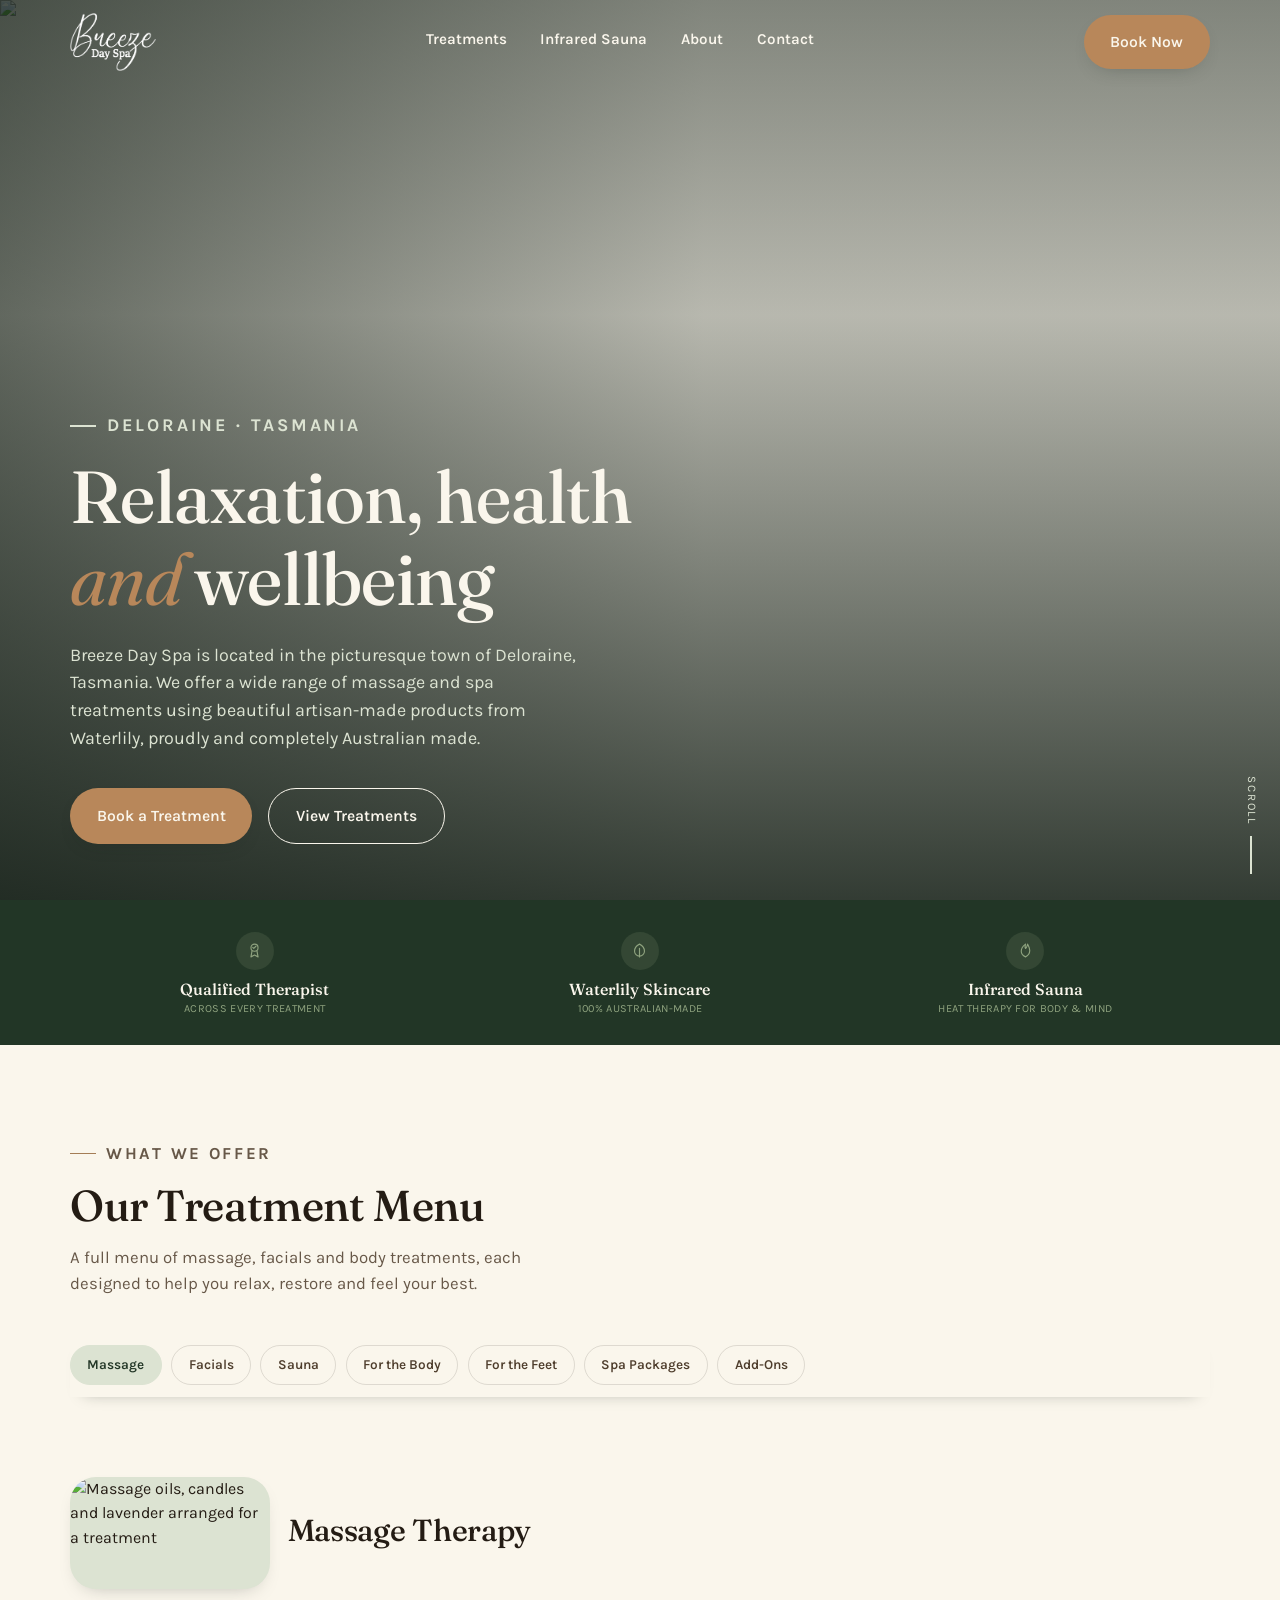
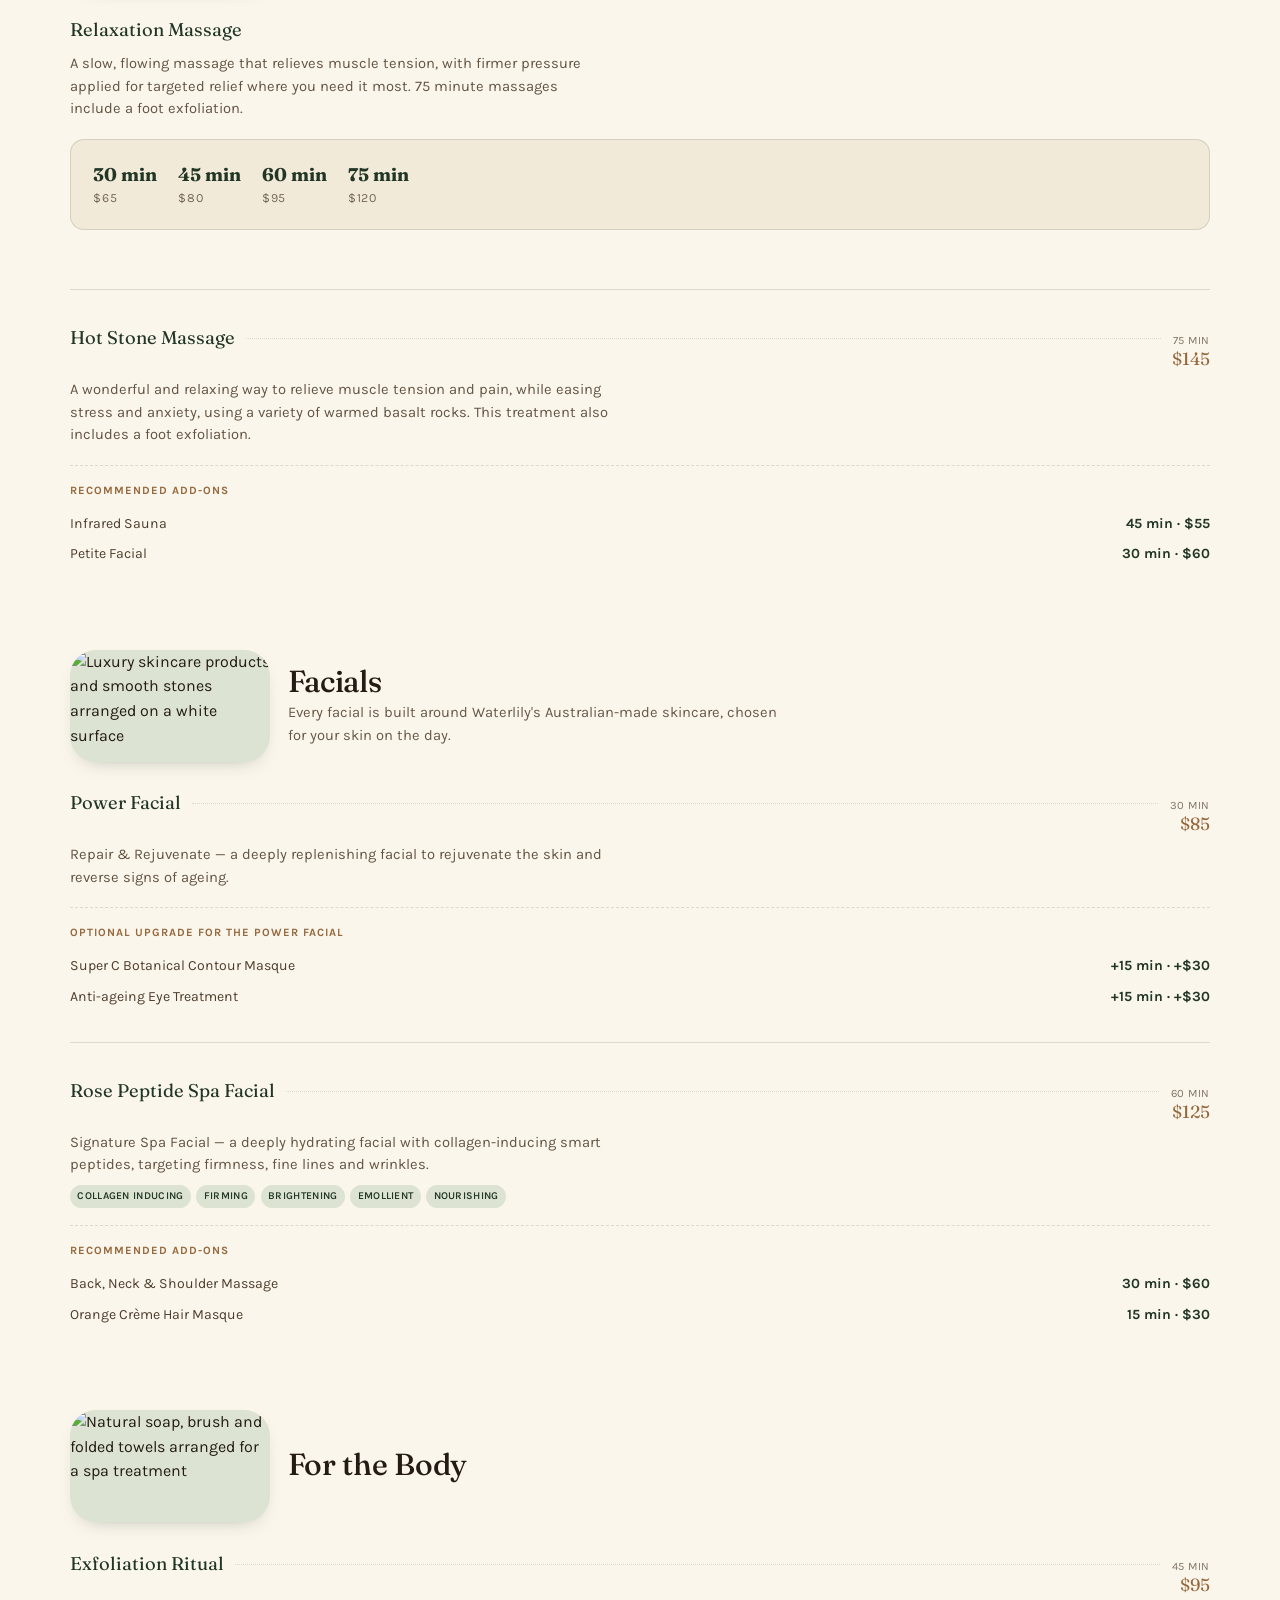
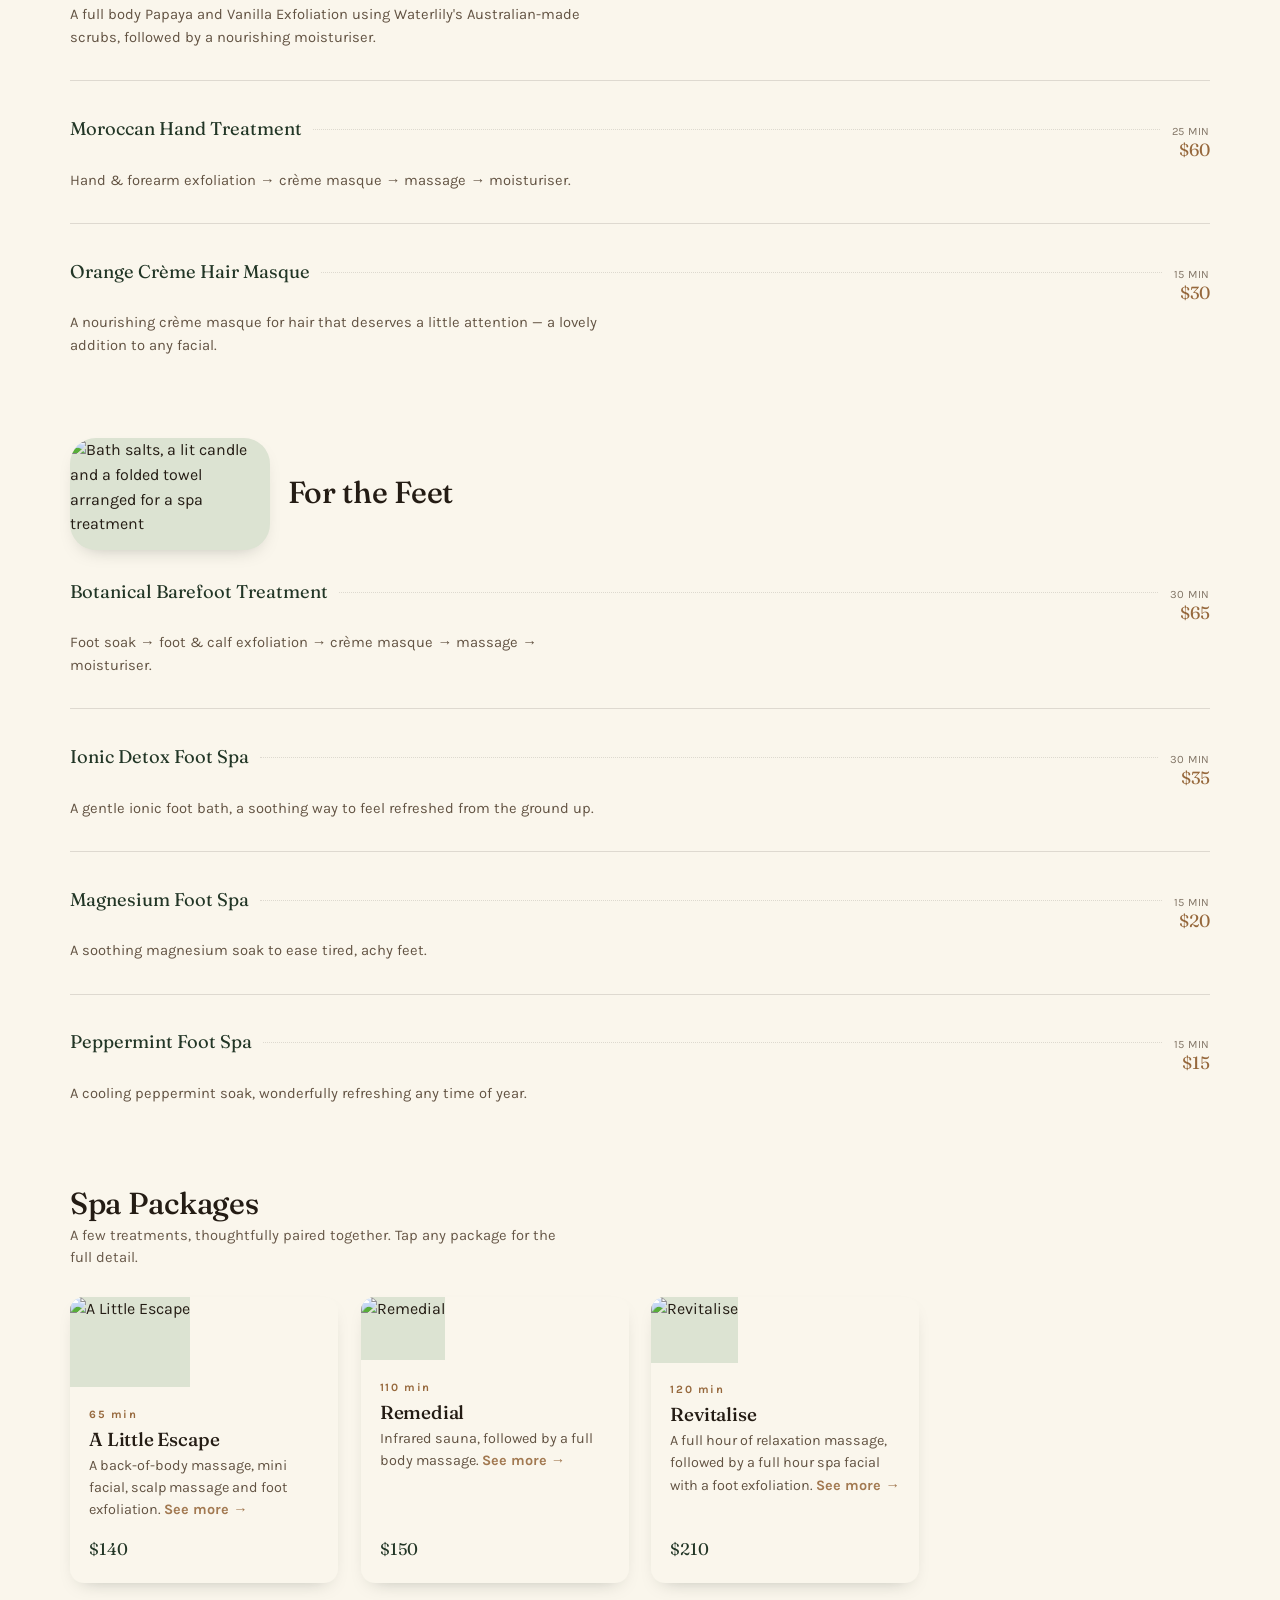
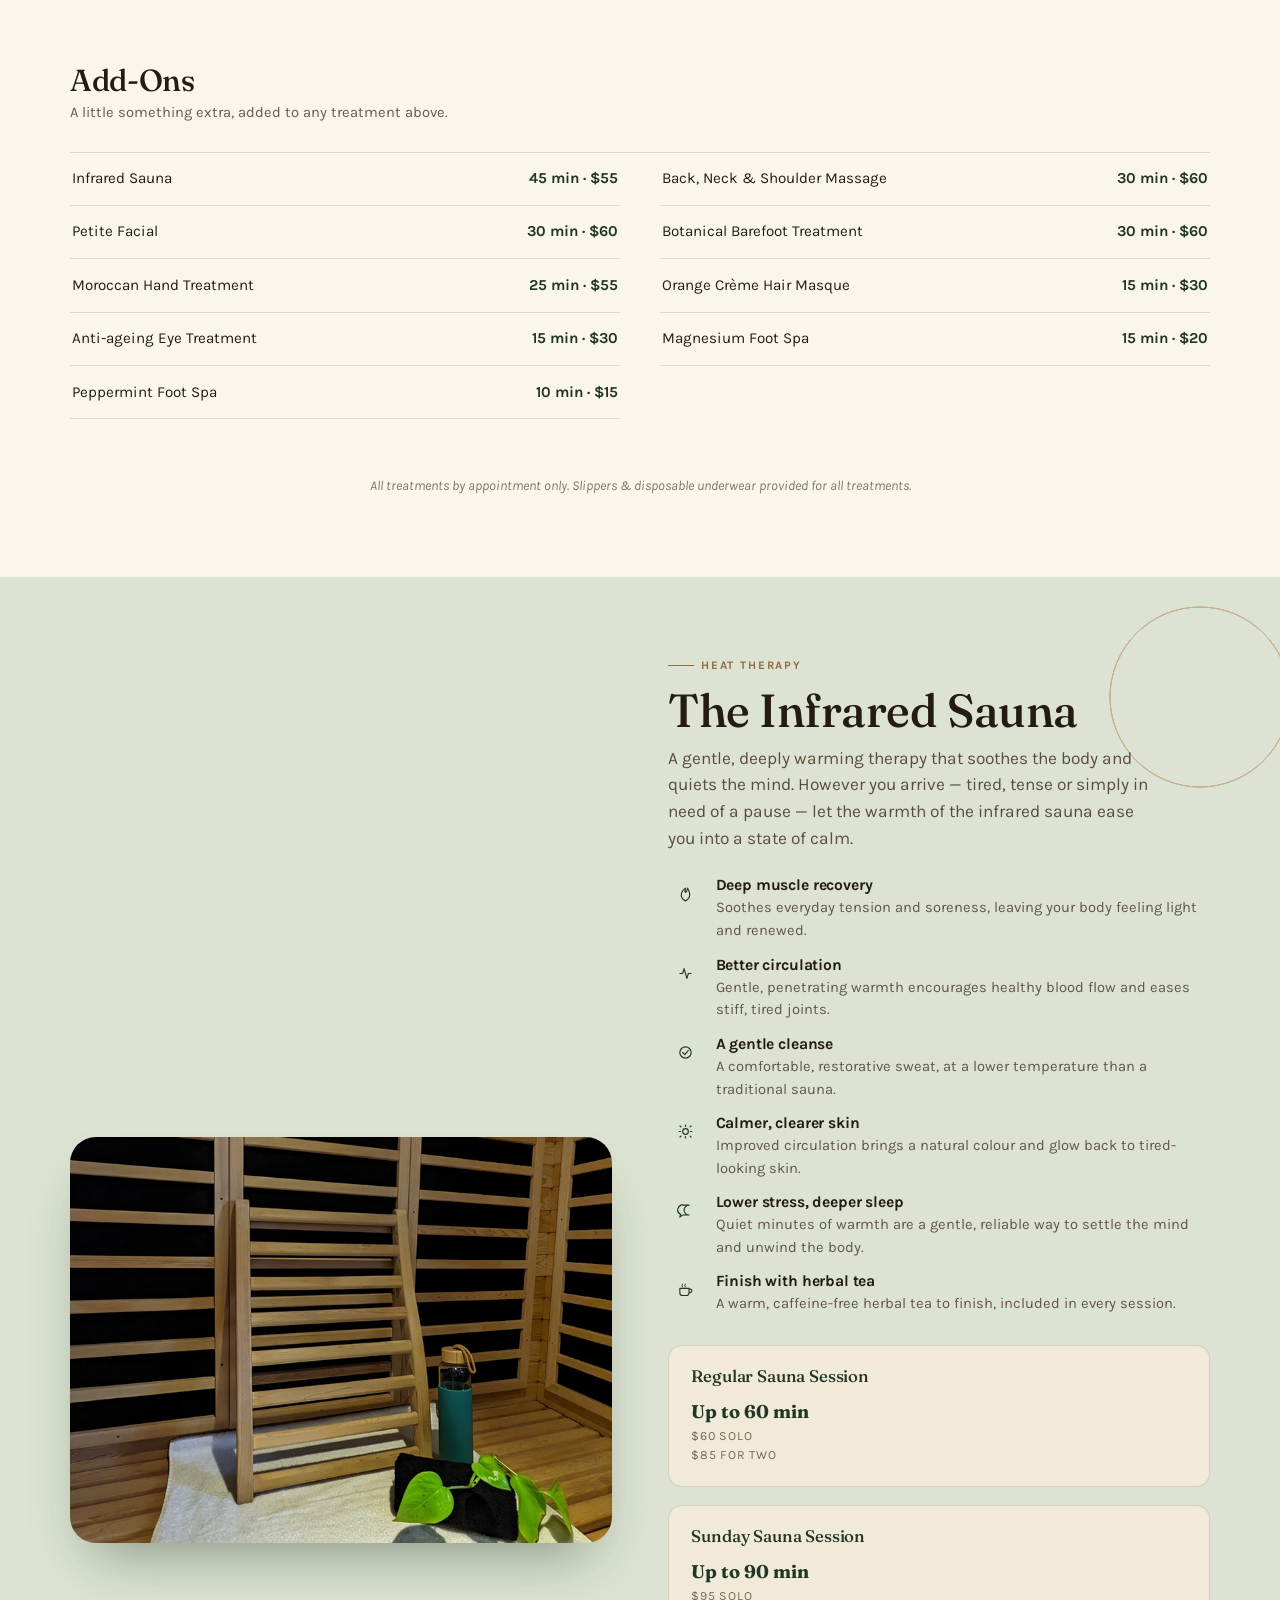
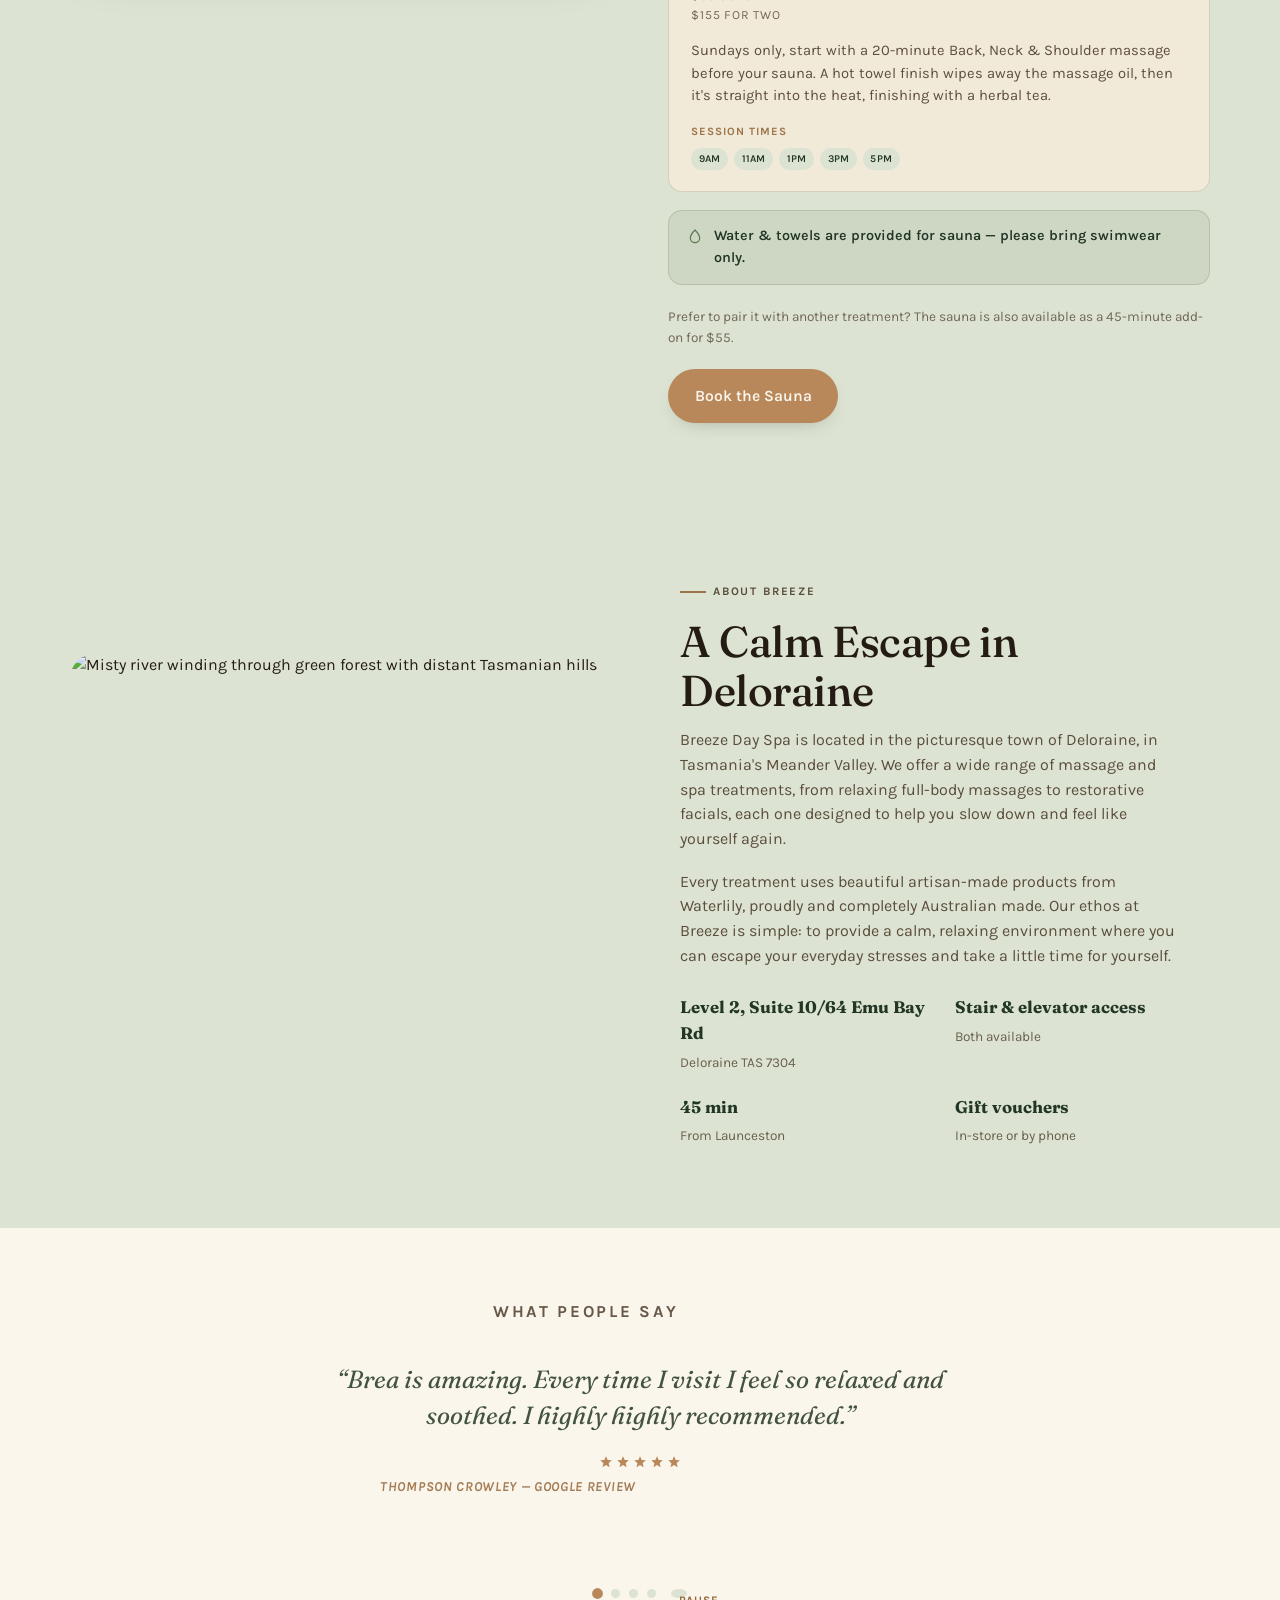
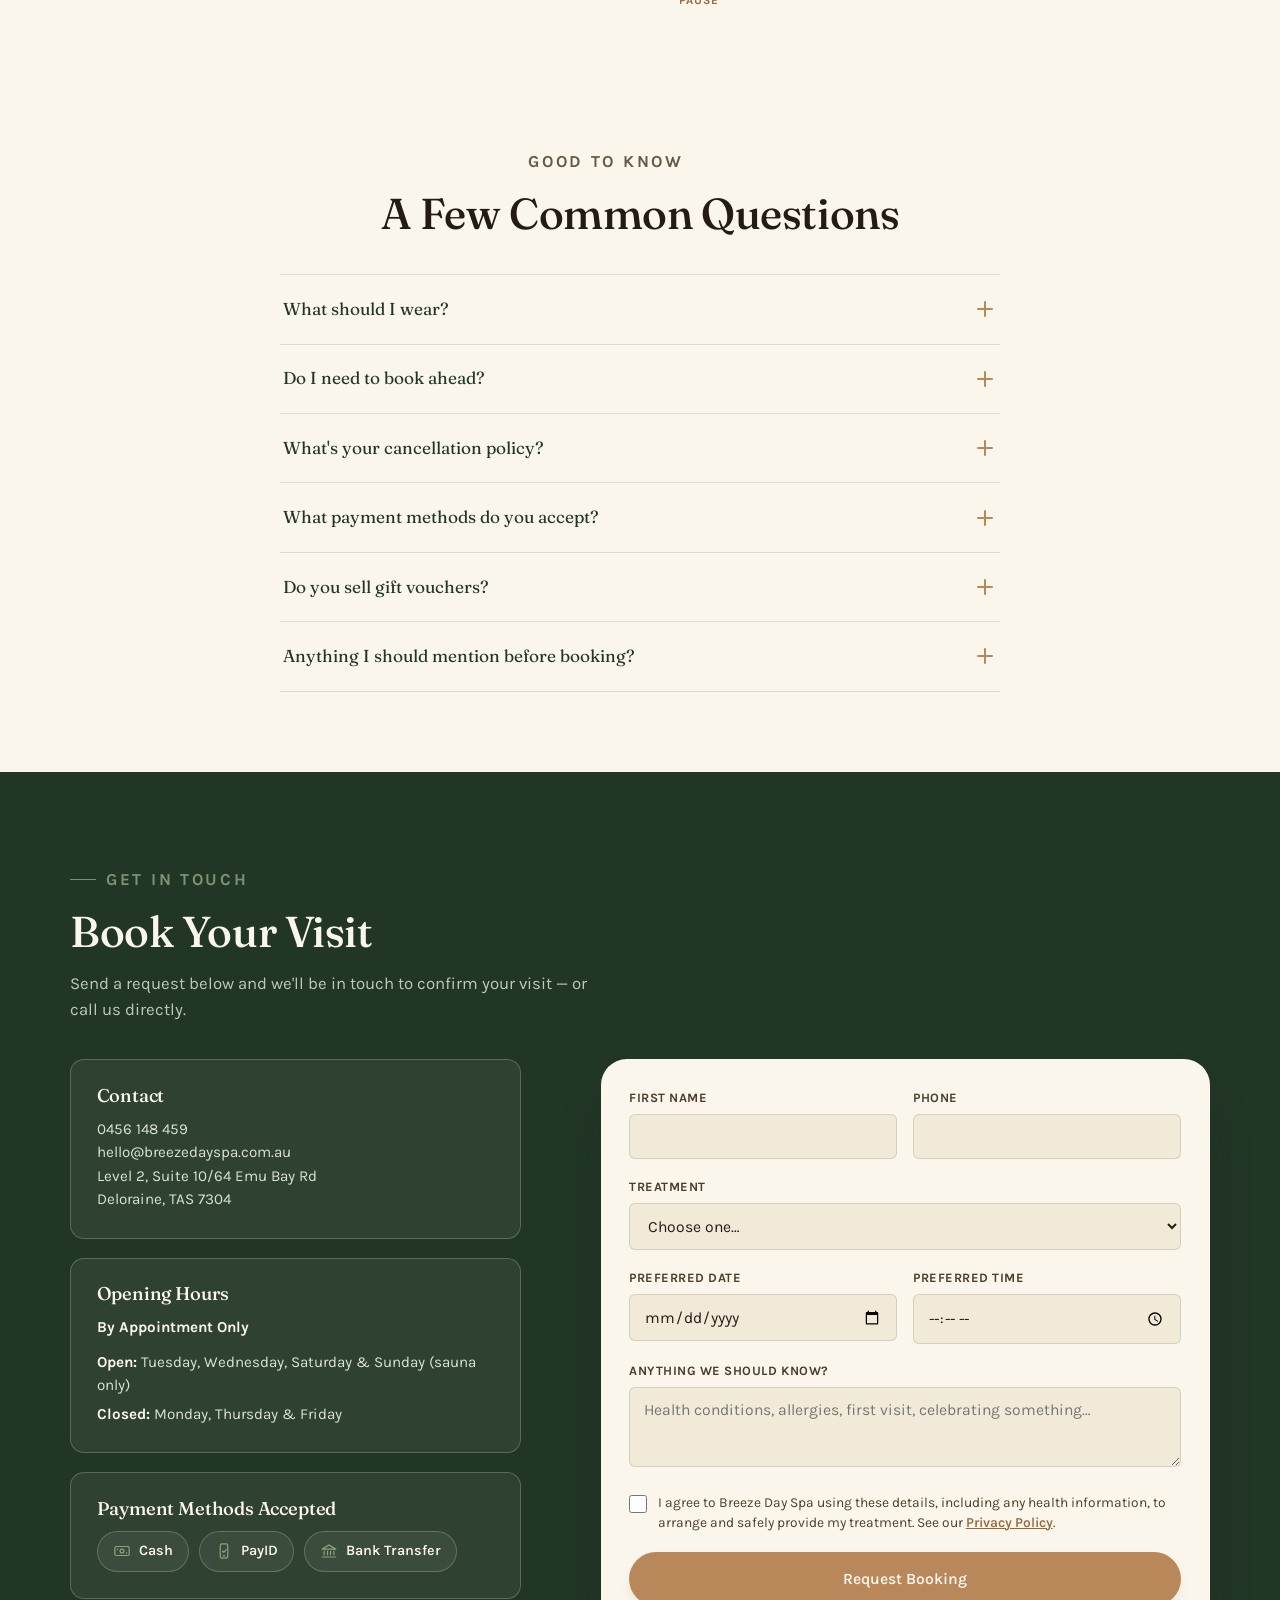
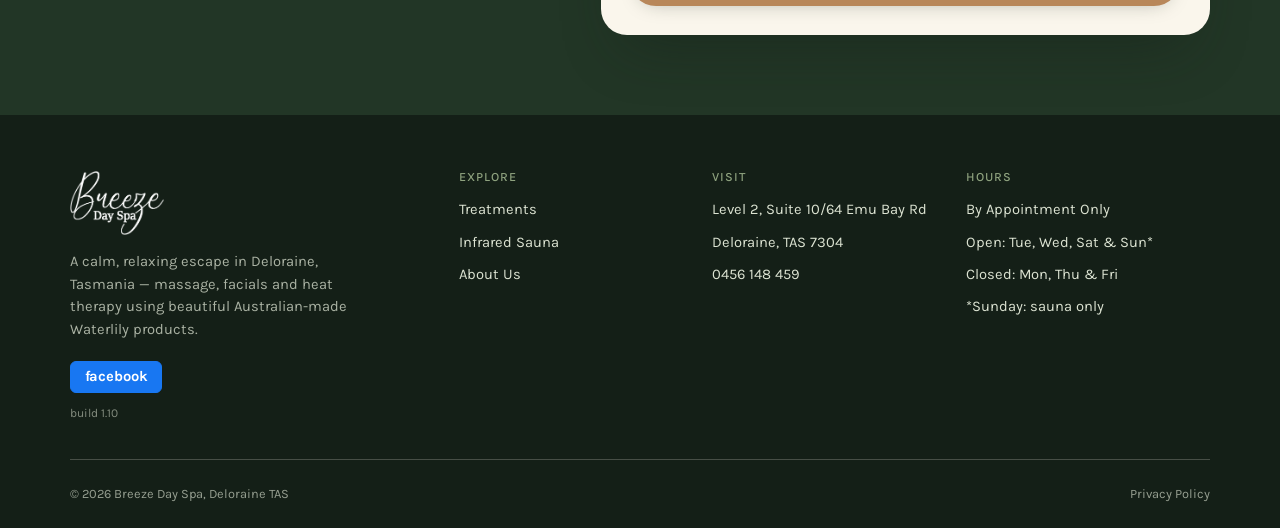
==== commit 74d984a7: "Add files via upload" ====
--- a/index.html
+++ b/index.html
@@ -478,6 +478,8 @@
   padding:1rem 1.1rem;border-radius:var(--radius-sm);font-weight:600;font-size:.92rem;margin-top:1rem;
 }
 .form-error.show{display:block;}
+.field-error{margin-top:.4rem;font-size:.8rem;font-weight:600;color:#9b3b3b;line-height:1.35;}
+.form-row input[aria-invalid="true"]{border-color:#c98a8a;}
 .form-error a{text-decoration:underline;}
 .consent-row{display:flex;gap:.65rem;align-items:flex-start;margin-bottom:1.2rem;font-size:.86rem;color:var(--bark);line-height:1.45;}
 .consent-row input{flex-shrink:0;width:18px;height:18px;margin-top:.15rem;accent-color:var(--clay-deep);}
@@ -1014,7 +1016,8 @@
           </div>
           <div class="form-row">
             <label for="phone">Phone</label>
-            <input type="tel" id="phone" name="phone" required>
+            <input type="tel" id="phone" name="phone" required inputmode="tel" autocomplete="tel" pattern="[0-9 +\(\)\-]{8,20}" title="Please enter a valid phone number, e.g. 0412 345 678" aria-describedby="phoneError">
+            <p class="field-error" id="phoneError" hidden>Please enter a valid phone number, e.g. 0412 345 678</p>
           </div>
         </div>
         <div class="form-row">
@@ -1105,7 +1108,7 @@
         <div class="footer-social">
           <a href="https://www.facebook.com/breezedayspatas/" aria-label="Facebook (opens in a new tab)" class="fb-wordmark" target="_blank" rel="noopener">facebook</a>
         </div>
-        <span class="version-tag">build 1.8</span>
+        <span class="version-tag">build 1.10</span>
       </div>
       <div class="footer-col">
         <h4>Explore</h4>
@@ -1484,7 +1487,29 @@
       dateInput.setCustomValidity('The Sunday Sauna Session is only available on Sundays.');
     }
   }
+  /* phone: digits, spaces, + ( ) - only, with 8 to 12 digits (covers 0412 345 678, 03 6362 1234, +61 412 345 678) */
+  var phoneInput = document.getElementById('phone');
+  function checkPhone() {
+    phoneInput.setCustomValidity('');
+    var v = phoneInput.value.trim();
+    if (!v) return;
+    var digits = v.replace(/\D/g, '').length;
+    if (!/^[0-9 +()\-]+$/.test(v) || digits < 8 || digits > 12) {
+      phoneInput.setCustomValidity('Please enter a valid phone number, e.g. 0412 345 678');
+    }
+  }
+  /* inline message: shown when leaving the field with a bad number, cleared as soon as it's fixed (never pulls focus back) */
+  var phoneError = document.getElementById('phoneError');
+  function showPhoneError(show) {
+    phoneError.hidden = !show;
+    phoneInput.setAttribute('aria-invalid', show ? 'true' : 'false');
+  }
+  phoneInput.addEventListener('input', function () { checkPhone(); if (phoneInput.validity.valid) showPhoneError(false); });
+  phoneInput.addEventListener('blur', function () { checkPhone(); showPhoneError(!!phoneInput.value.trim() && !phoneInput.validity.valid); });
+
   treatSel.addEventListener('change', function () { syncDuration(); checkDay(); });
+  /* hide the previous thank-you as soon as someone starts a new request */
+  form.addEventListener('input', function () { success.classList.remove('show'); });
   dateInput.addEventListener('change', checkDay);
   syncDuration();
 
@@ -1492,6 +1517,8 @@
   form.addEventListener('submit', function (e) {
     e.preventDefault();
     checkDay();
+    checkPhone();
+    showPhoneError(!!phoneInput.value.trim() && !phoneInput.validity.valid);
     if (!form.checkValidity()) { form.reportValidity(); return; }
     var label = submitBtn.textContent;
     submitBtn.disabled = true;
@@ -1507,8 +1534,14 @@
       .then(function (r) { return r.json(); })
       .then(function (res) {
         if (!res || !res.success) throw new Error((res && res.message) || 'Send failed');
+        /* clear the customer's details once the request is confirmed, keep the thank-you message */
+        form.reset();
+        syncDuration();
+        showPhoneError(false);
+        dateInput.setCustomValidity('');
+        submitBtn.disabled = false;
+        submitBtn.textContent = label;
         success.classList.add('show');
-        submitBtn.textContent = 'Request Sent';
         success.scrollIntoView({ behavior: 'smooth', block: 'nearest' });
       })
       .catch(function () {
